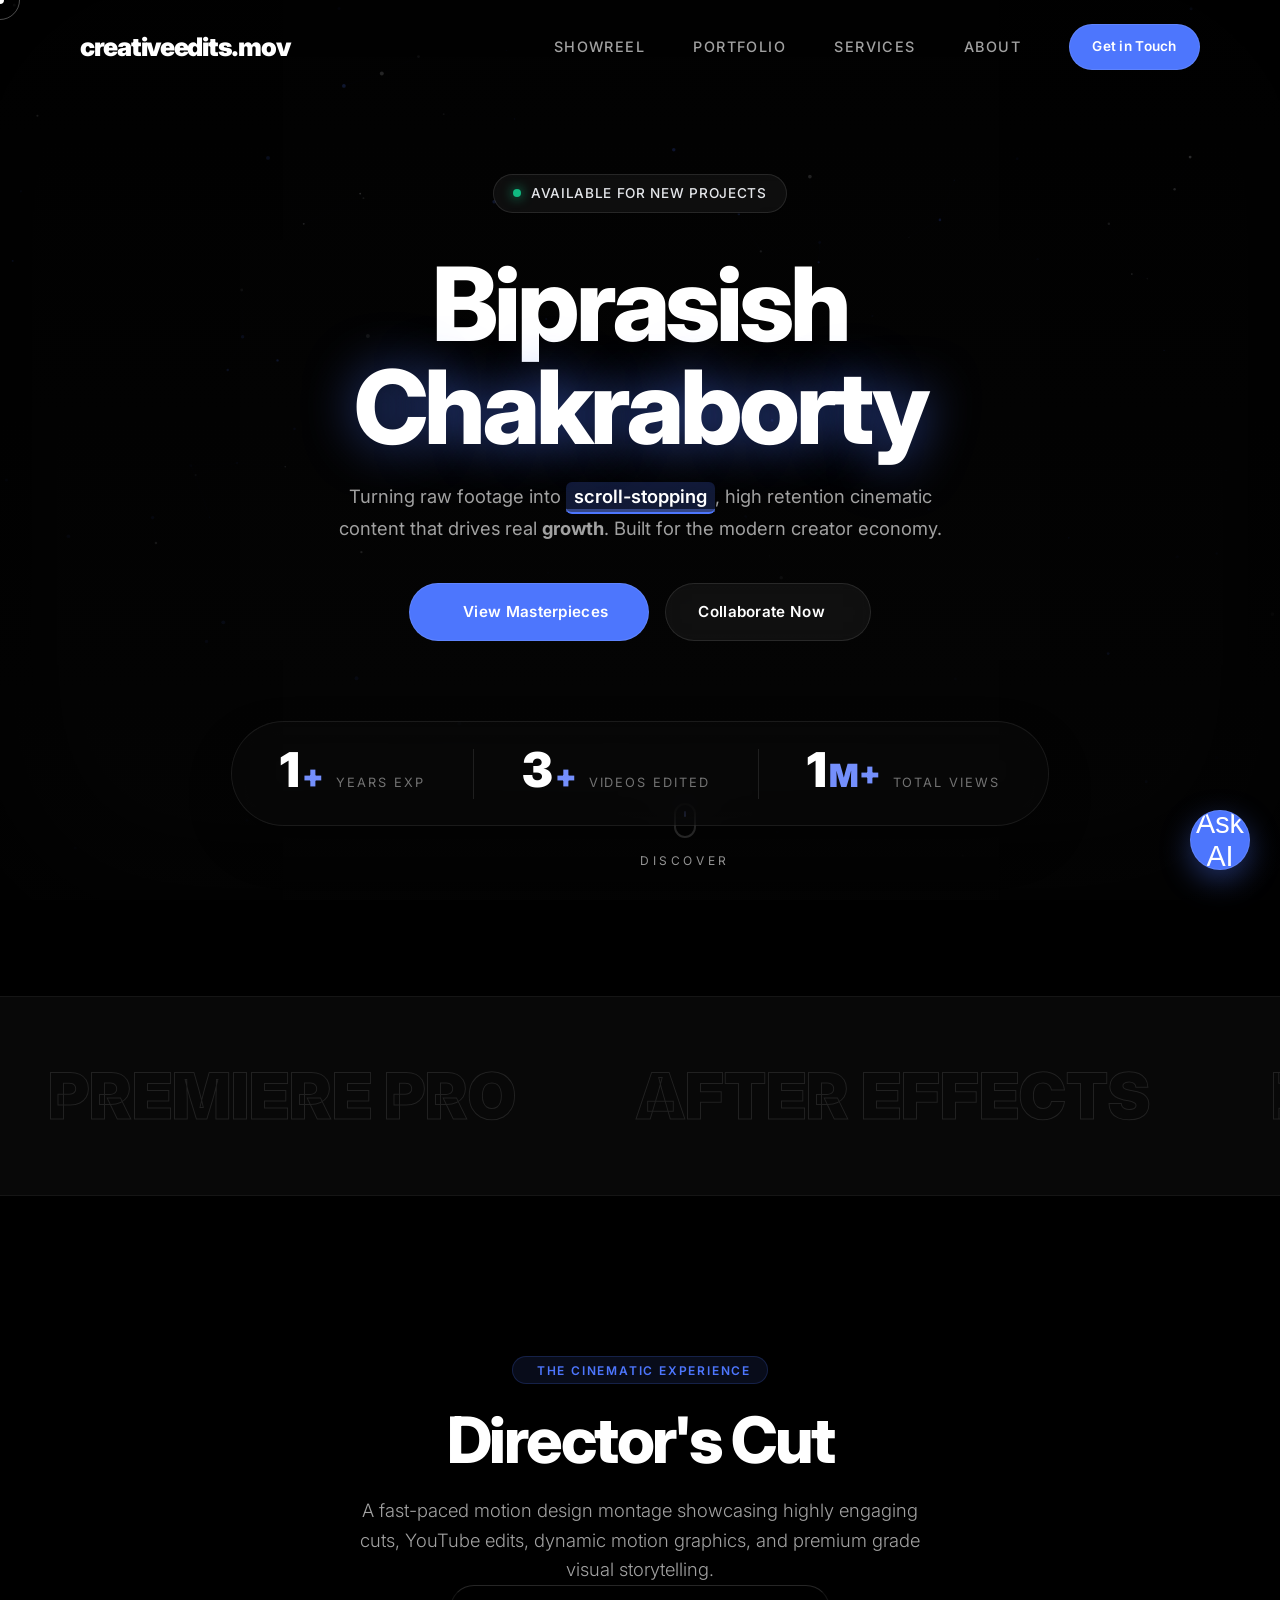
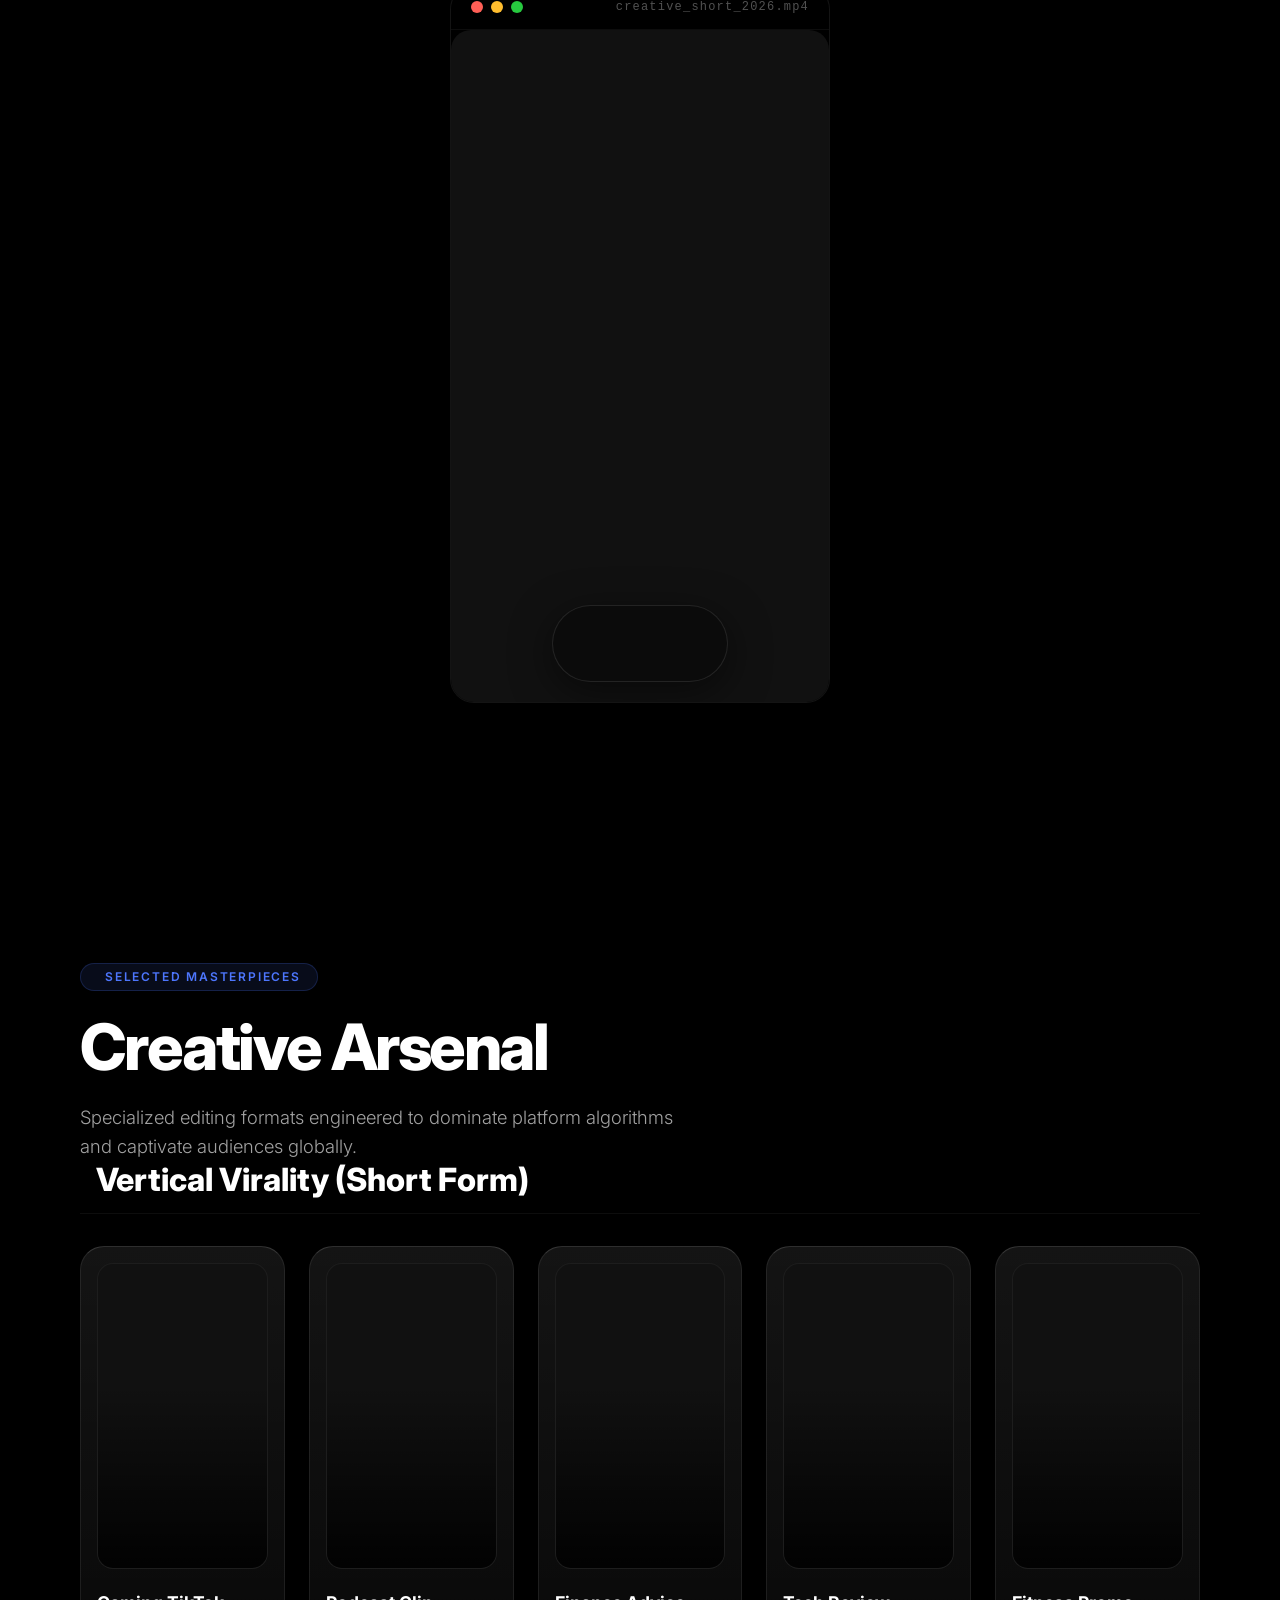
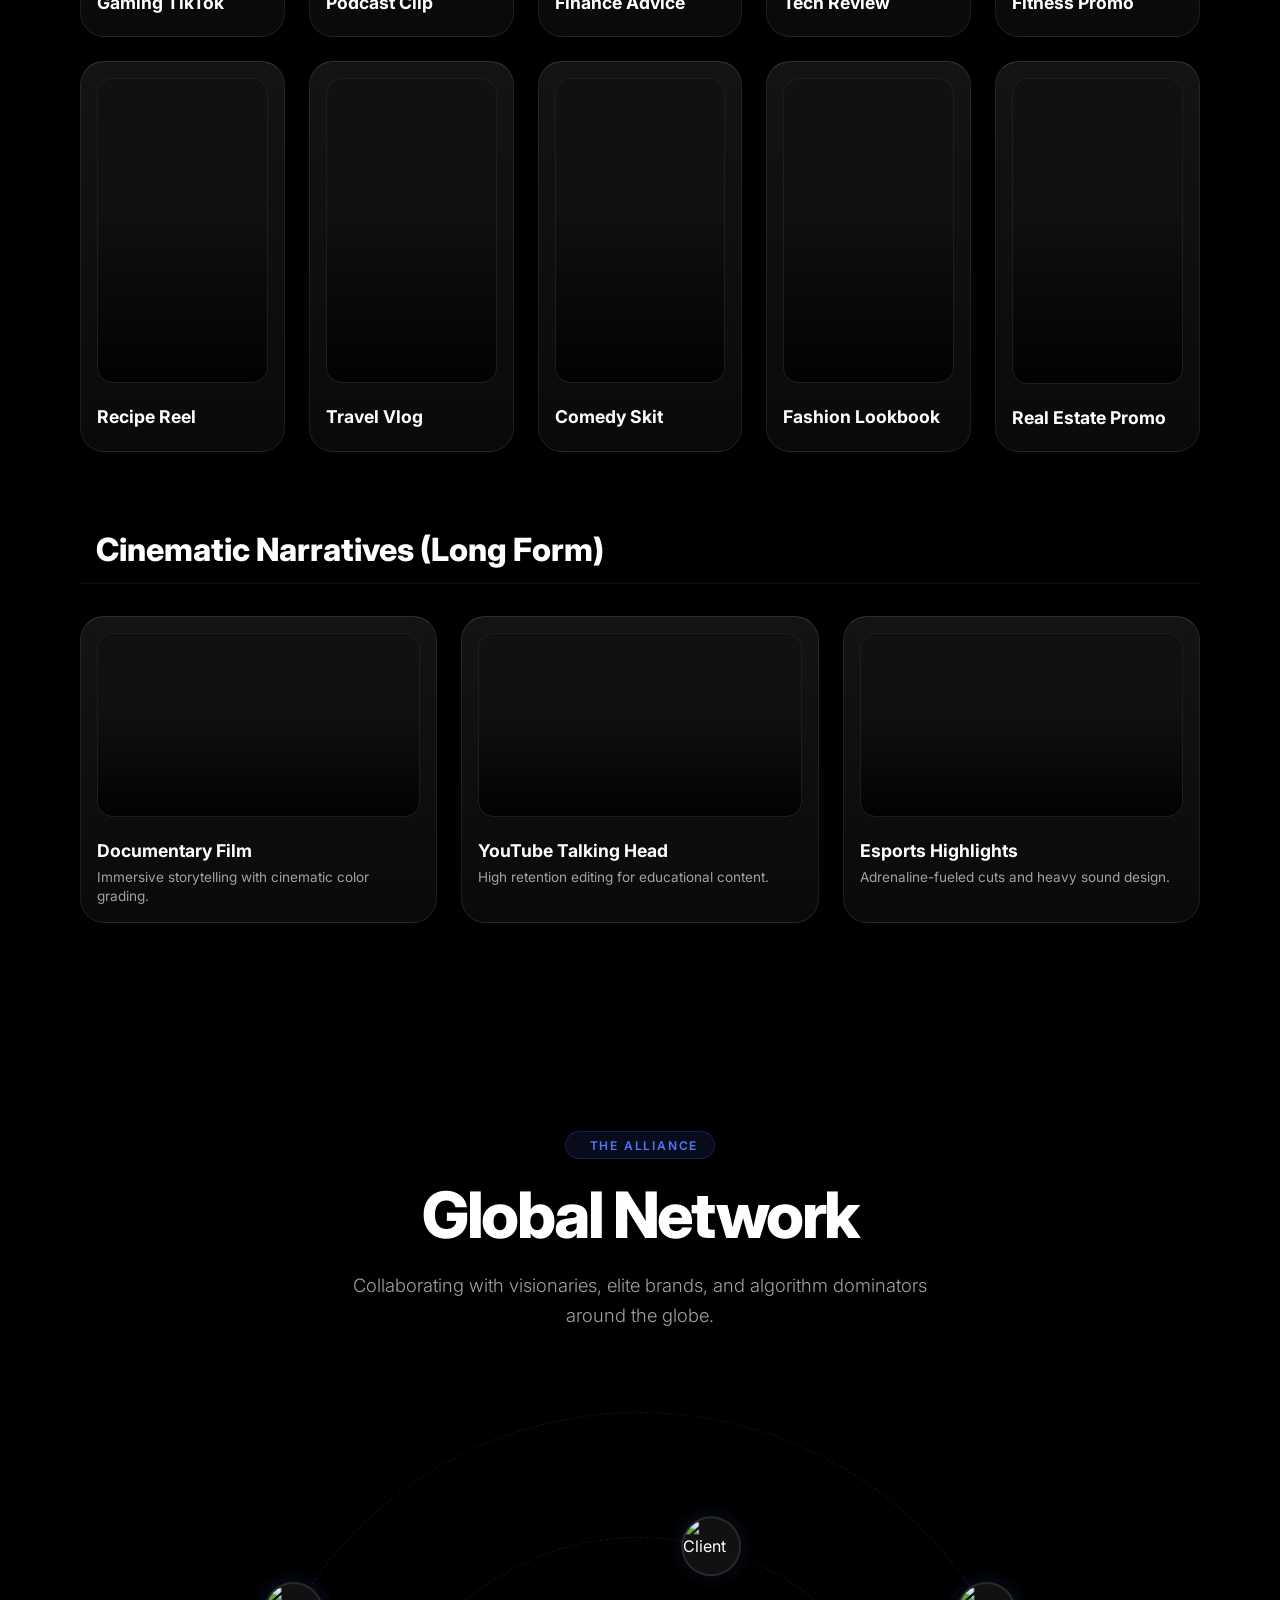
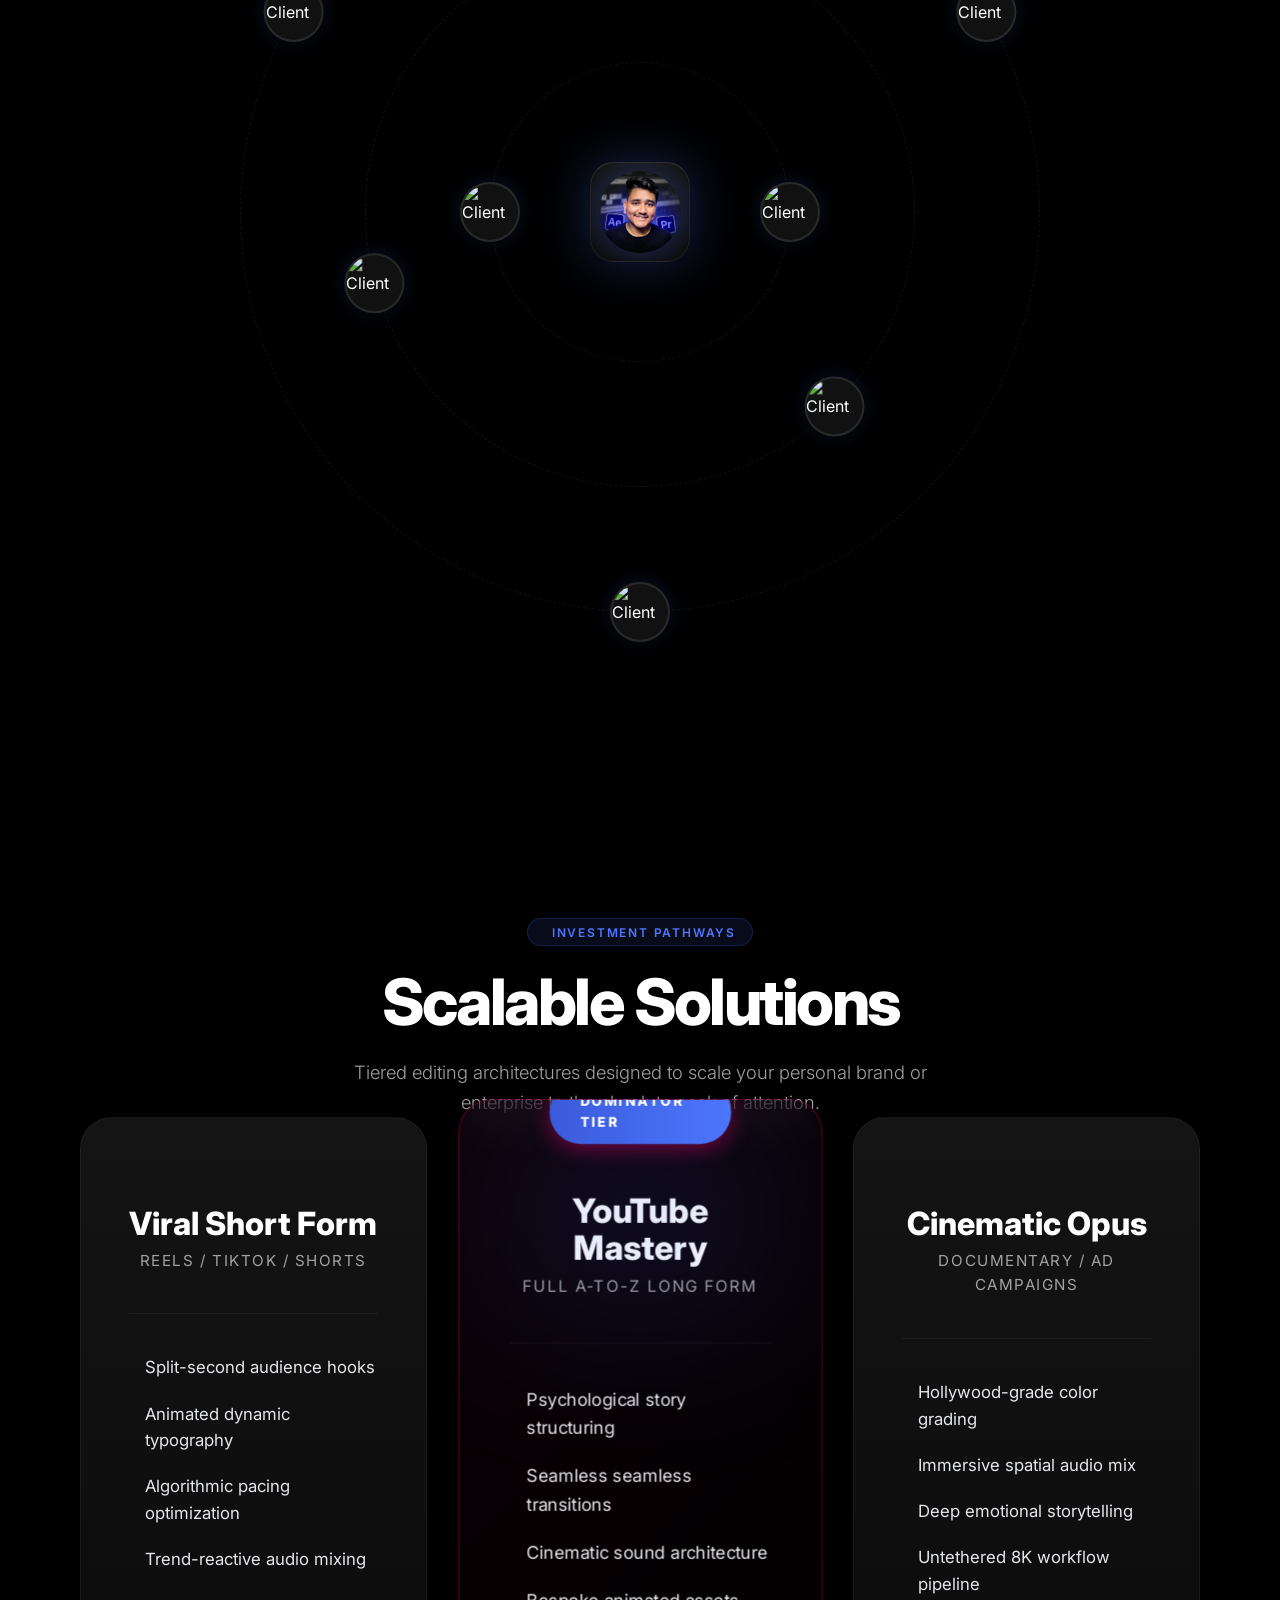
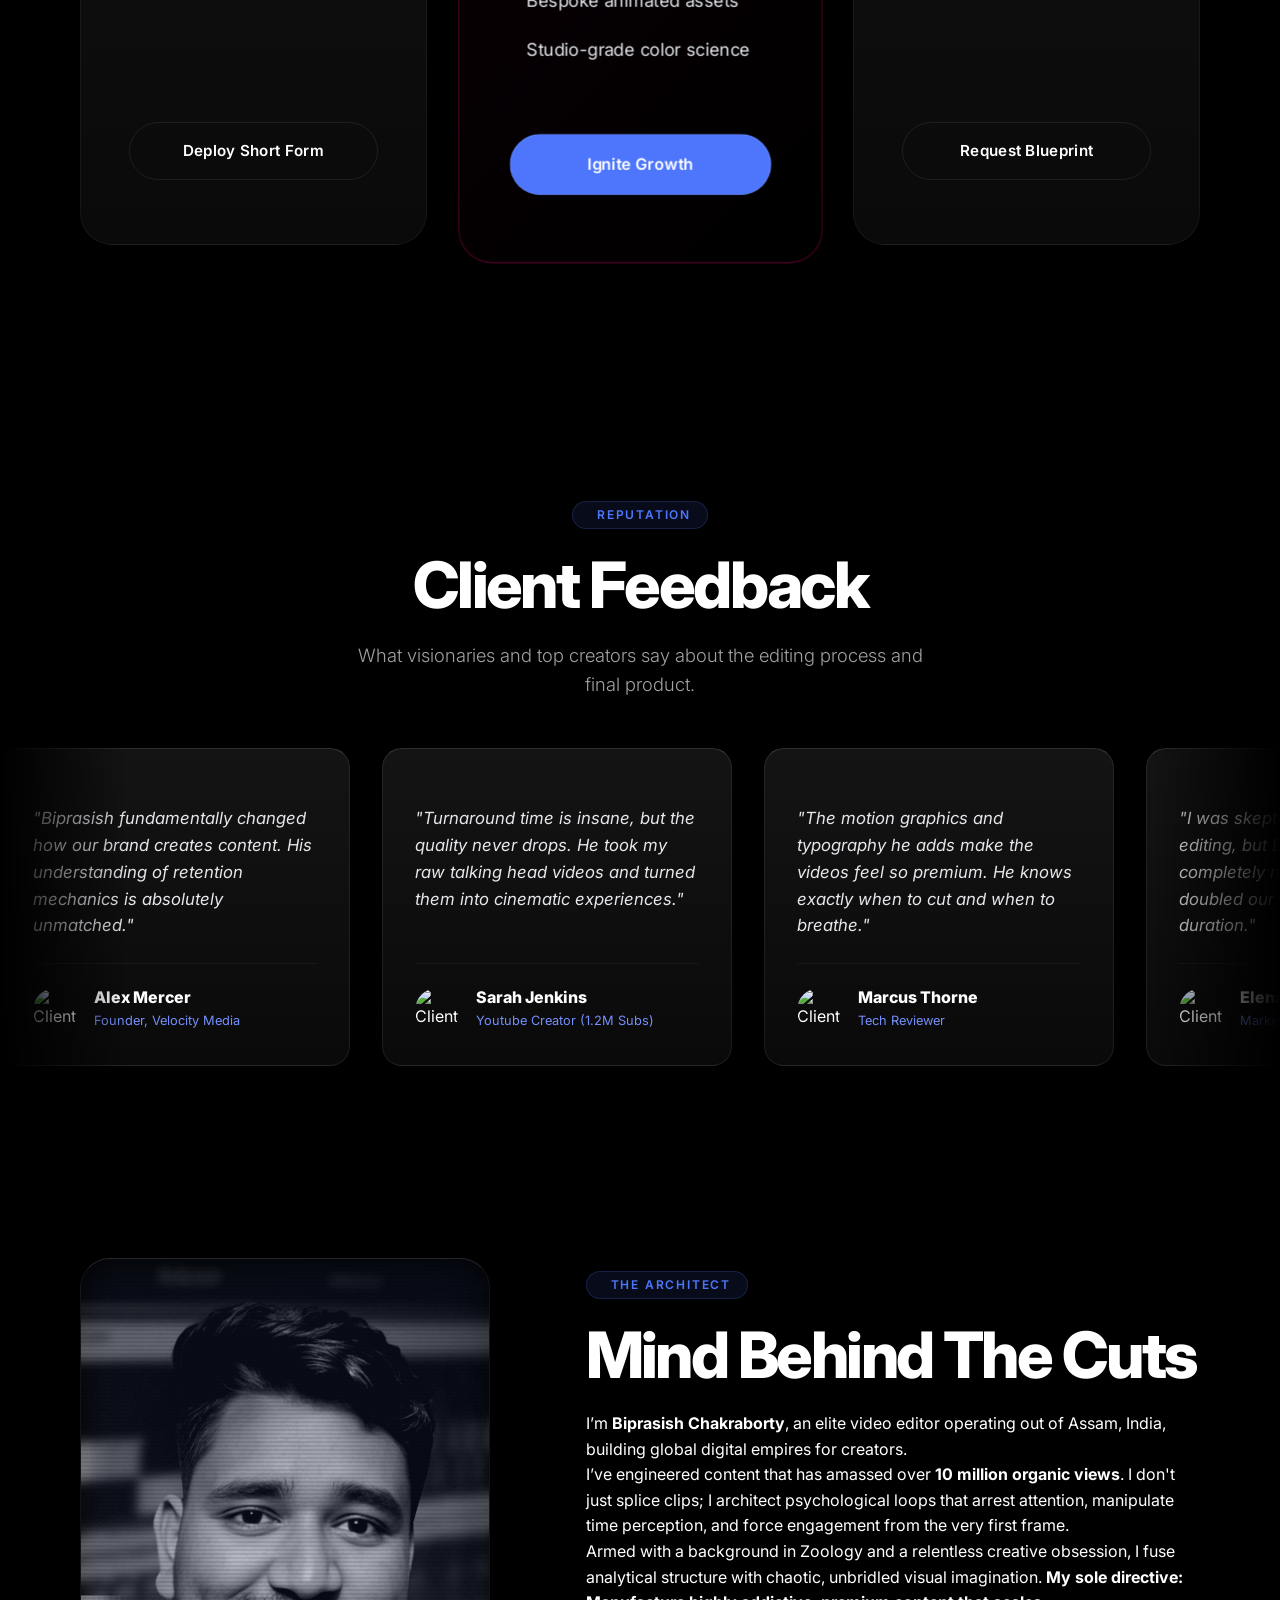
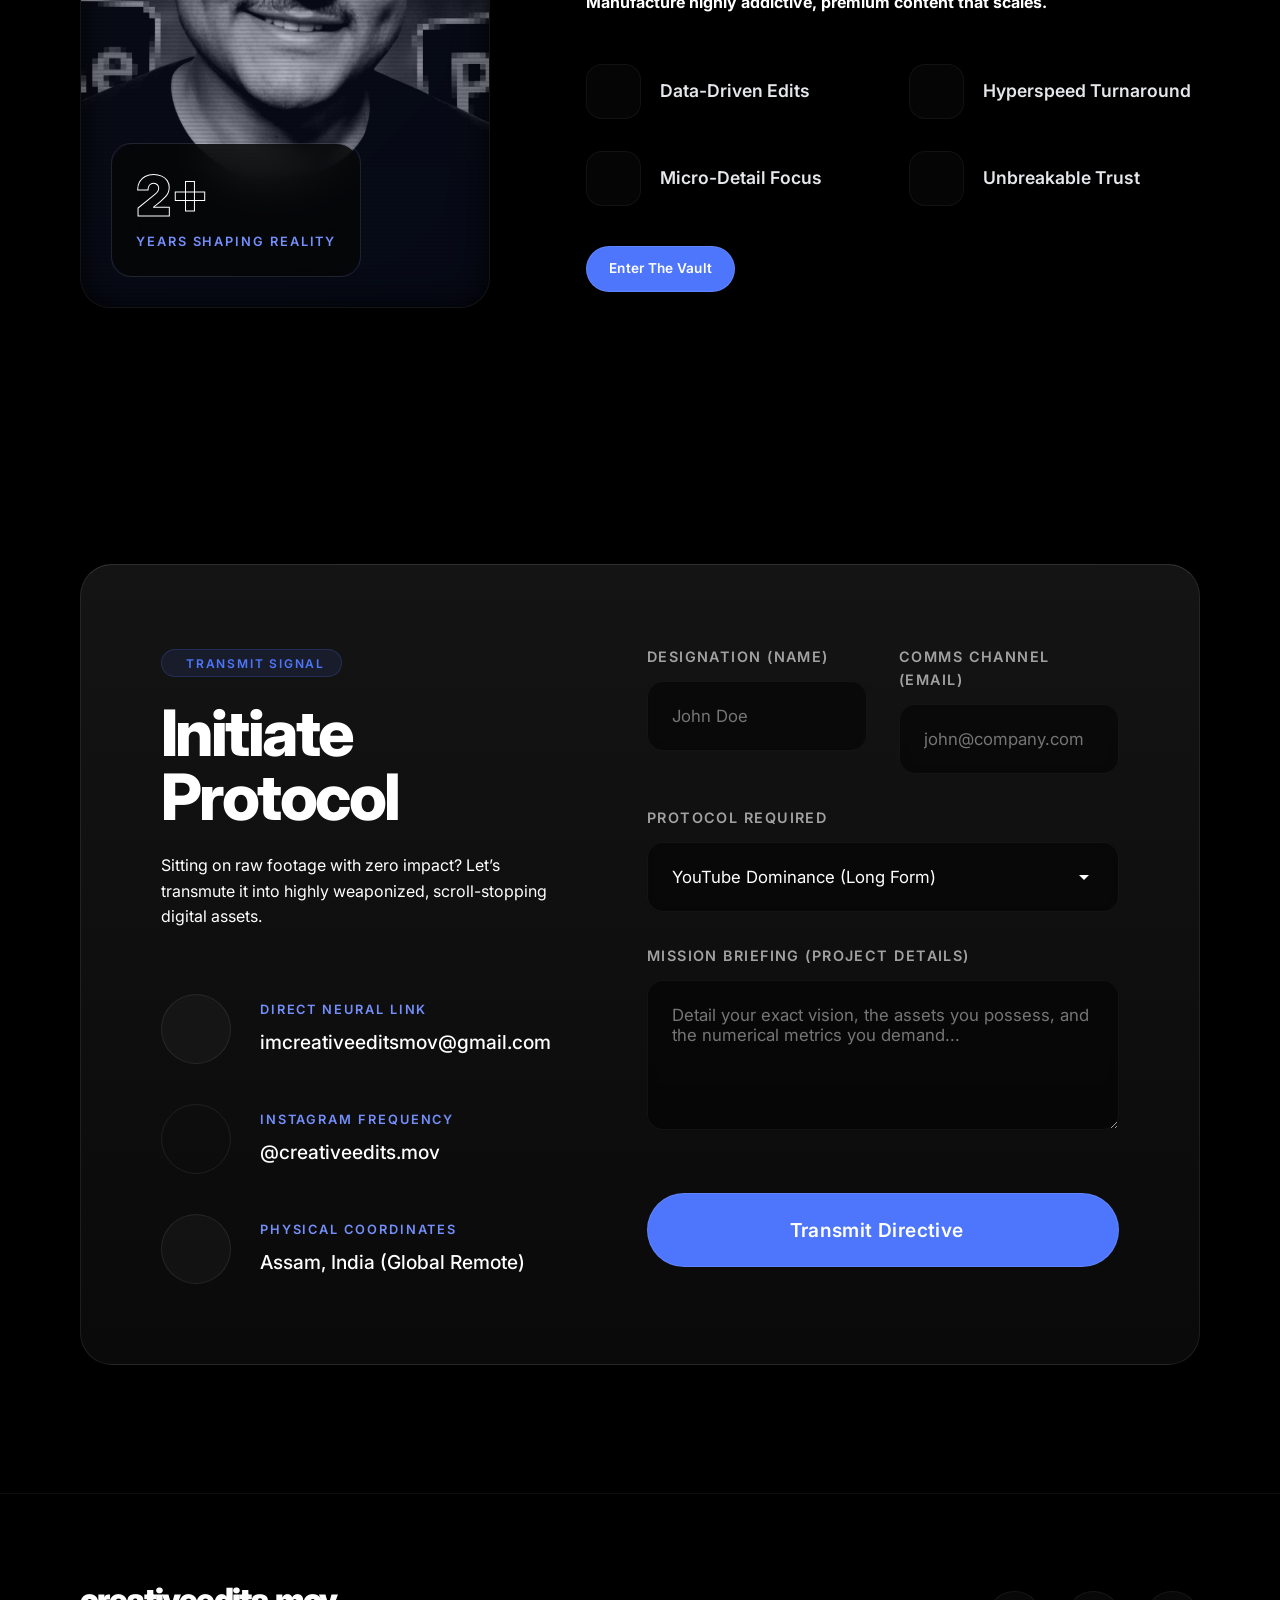
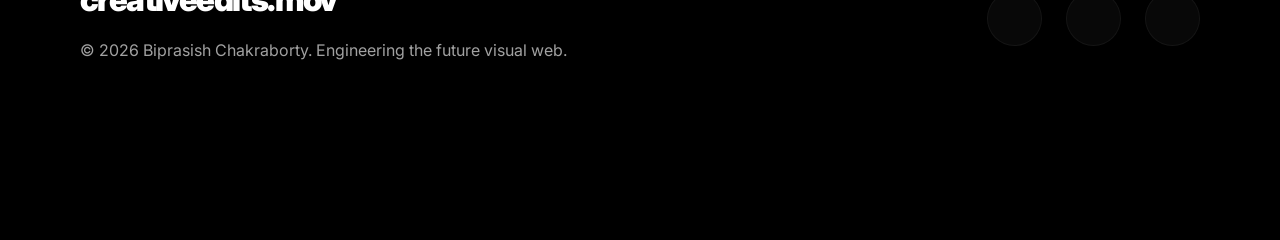
==== index.html @ 2cc41ef2 "Add files via upload" ====
<!DOCTYPE html>
<html lang="en">

<head>
    <meta charset="UTF-8">
    <meta name="viewport" content="width=device-width, initial-scale=1.0">
    <title>Biprasish | Elite Video Editor</title>
    <meta name="description"
        content="Professional Video Editor turning raw footage into scroll-stopping, high retention content that drives real growth. 10M+ views generated.">

    <!-- Fonts -->
    <link rel="preconnect" href="https://fonts.googleapis.com">
    <link rel="preconnect" href="https://fonts.gstatic.com" crossorigin>
    <link href="https://fonts.googleapis.com/css2?family=Inter:wght@300;400;500;600;700;800;900&display=swap"
        rel="stylesheet">

    <!-- CSS -->
    <link rel="stylesheet" href="styles.css">

    <!-- Icons -->
    <script src="https://unpkg.com/@phosphor-icons/web"></script>
    <!-- GSAP for Smooth Animations -->
    <script src="https://cdnjs.cloudflare.com/ajax/libs/gsap/3.12.2/gsap.min.js"></script>
    <script src="https://cdnjs.cloudflare.com/ajax/libs/gsap/3.12.2/ScrollTrigger.min.js"></script>
    <script src="https://unpkg.com/@studio-freight/lenis@1.0.36/dist/lenis.min.js"></script>
</head>

<body>
    <!-- Preloader -->
    <div class="preloader z-max">
        <div class="loader-content">
            <div class="loader-text scramble-text" data-text="INITIALIZING SYSTEM...">INITIALIZING SYSTEM...</div>
            <div class="loader-percentage">0%</div>
            <div class="loader-bar-container">
                <div class="loader-bar glow-bar"></div>
            </div>
            <div class="loader-noise"></div>
        </div>
    </div>

    <!-- Custom Cursor -->
    <div class="cursor-dot"></div>
    <div class="cursor-outline"></div>

    <!-- Background Architecture -->
    <div class="bg-gradient-mesh">
        <div class="orb orb-1"></div>
        <div class="orb orb-2"></div>
        <div class="orb orb-3"></div>
        <div class="grid-overlay"></div>
    </div>
    <!-- Existing Particles -->
    <canvas id="particles-canvas" class="z-back"></canvas>
    <div class="noise-overlay"></div>

    <!-- Navigation -->
    <nav class="navbar relative-z">
        <div class="container">
            <a href="#" class="logo magnetic">creative<span class="highlight">edits</span>.mov</a>
            <ul class="nav-links">
                <li><a href="#showreel" class="nav-item hover-target">Showreel</a></li>
                <li><a href="#portfolio" class="nav-item hover-target">Portfolio</a></li>
                <li><a href="#services" class="nav-item hover-target">Services</a></li>
                <li><a href="#about" class="nav-item hover-target">About</a></li>
                <li><a href="#contact" class="btn-primary-sm glowing-btn hover-target">Get in Touch</a></li>
            </ul>
            <div class="mobile-menu-toggle hover-target">
                <i class="ph ph-list"></i>
            </div>
        </div>
    </nav>

    <!-- Hero Section -->
    <header class="hero relative-z overflow-hidden">
        <!-- Hero Background Video -->
        <div class="hero-bg-media">
            <video src="showreel.mp4" autoplay loop muted playsinline class="bg-video"></video>
            <div class="hero-overlay-gradient"></div>
            <div class="hero-vignette"></div>
        </div>

        <div class="container hero-content center relative-z">
            <div class="availability-pill animate-in hover-target">
                <div class="status-dot"></div> Available for New Projects
            </div>

            <h1 class="hero-title animate-in delay-2">
                Biprasish<br />
                <span class="text-gradient highlight-glow">Chakraborty</span>
            </h1>

            <p class="subtitle animate-in delay-3">
                Turning raw footage into <span class="highlight-text block-highlight">scroll-stopping</span>, high
                retention cinematic
                content that drives real <span class="text-white" style="font-weight: 700;">growth</span>. Built for the
                modern creator economy.
            </p>

            <div class="cta-group animate-in delay-4">
                <a href="#showreel" class="btn-primary glowing-btn hover-target px-large">
                    <i class="ph-fill ph-play-circle" style="font-size: 1.4rem;"></i> View Masterpieces
                </a>
                <a href="#contact" class="btn-secondary blur-btn hover-target">
                    Collaborate Now <i class="ph-bold ph-arrow-right"></i>
                </a>
            </div>

            <div class="hero-stats glass-stats animate-in delay-5">
                <div class="stat-item">
                    <h3 class="counter-up" data-target="2">0</h3><span>+</span>
                    <p>Years Exp</p>
                </div>
                <div class="stat-divider"></div>
                <div class="stat-item">
                    <h3 class="counter-up" data-target="150">0</h3><span>+</span>
                    <p>Videos Edited</p>
                </div>
                <div class="stat-divider"></div>
                <div class="stat-item">
                    <h3 class="counter-up text-gradient" data-target="10">0</h3><span class="text-gradient">M+</span>
                    <p>Total Views</p>
                </div>
            </div>
        </div>

        <div class="scroll-indicator animate-in delay-6">
            <div class="mouse">
                <div class="wheel"></div>
            </div>
            <span class="scramble-text" data-text="DISCOVER">DISCOVER</span>
        </div>
    </header>

    <!-- Scrolling Marquee -->
    <div class="marquee-section relative-z pt-elem">
        <div class="marquee-container">
            <div class="marquee">
                <!-- Group 1 -->
                <span class="marquee-item">PREMIERE PRO <i class="ph-fill ph-video-camera"></i></span>
                <span class="marquee-item">AFTER EFFECTS <i class="ph-fill ph-sparkle"></i></span>
                <span class="marquee-item">DAVINCI RESOLVE <i class="ph-fill ph-palette"></i></span>
                <span class="marquee-item">COLOR GRADING <i class="ph-fill ph-aperture"></i></span>
                <span class="marquee-item">MOTION GRAPHICS <i class="ph-fill ph-magic-wand"></i></span>
                <span class="marquee-item">BLENDER 3D <i class="ph-fill ph-cube"></i></span>
                <!-- Group 2 (Clone for infinite effect) -->
                <span class="marquee-item">PREMIERE PRO <i class="ph-fill ph-video-camera"></i></span>
                <span class="marquee-item">AFTER EFFECTS <i class="ph-fill ph-sparkle"></i></span>
                <span class="marquee-item">DAVINCI RESOLVE <i class="ph-fill ph-palette"></i></span>
                <span class="marquee-item">COLOR GRADING <i class="ph-fill ph-aperture"></i></span>
                <span class="marquee-item">MOTION GRAPHICS <i class="ph-fill ph-magic-wand"></i></span>
                <span class="marquee-item">BLENDER 3D <i class="ph-fill ph-cube"></i></span>
            </div>
        </div>
    </div>

    <!-- Showreel Section -->
    <section id="showreel" class="section showreel-section relative-z">
        <div class="container relative-z">
            <div class="section-header center pt-elem">
                <h6 class="section-kicker"><i class="ph-fill ph-film-strip"></i> THE CINEMATIC EXPERIENCE</h6>
                <h2 class="section-title">Director's <span class="text-gradient">Cut</span></h2>
                <p class="section-desc">A fast-paced motion design montage showcasing highly engaging cuts, YouTube
                    edits, dynamic motion graphics, and premium grade visual storytelling.</p>
            </div>

            <div class="video-container glass-panel pt-elem spotlight-card hover-target"
                style="max-width: 380px; margin: 0 auto; padding: 0; border-radius: 24px;">
                <div class="browser-bar">
                    <div class="dots">
                        <span class="red"></span><span class="yellow"></span><span class="green"></span>
                    </div>
                    <div class="browser-title" style="font-size: 0.75rem;">creative_short_2026.mp4</div>
                </div>
                <div class="video-ratio"
                    style="padding-bottom: 177.77%; background: #111; border-radius: 20px; overflow: hidden;">
                    <video id="video-showreel" src="showreel.mp4" class="w-full h-full object-cover"
                        style="position: absolute; top: 0; left: 0;" loop muted playsinline autoplay></video>
                    <div class="custom-video-controls glass-panel">
                        <button id="showreel-play-btn" class="ctrl-btn hover-target"><i
                                class="ph-bold ph-play"></i></button>
                        <button id="showreel-mute-btn" class="ctrl-btn hover-target"><i
                                class="ph-bold ph-speaker-slash"></i></button>
                    </div>
                </div>
            </div>
        </div>
    </section>

    <!-- Portfolio Section -->
    <section id="portfolio" class="section portfolio-section relative-z">
        <div class="container">
            <div class="section-header pt-elem">
                <h6 class="section-kicker"><i class="ph-fill ph-folder-star"></i> SELECTED MASTERPIECES</h6>
                <h2 class="section-title">Creative <span class="text-gradient">Arsenal</span></h2>
                <p class="section-desc">Specialized editing formats engineered to dominate platform algorithms and
                    captivate audiences globally.</p>
            </div>
            <div class="portfolio-category pt-elem">
                <h3 class="category-title"><i class="ph-fill ph-device-mobile"></i> Vertical Virality (Short Form)</h3>
                <div class="vertical-grid">
                    <!-- Vertical Item 1 -->
                    <div class="portfolio-card glass-panel spotlight-card hover-target">
                        <div class="card-glow"></div>
                        <div class="card-image-placeholder relative overflow-hidden rounded-lg hover-preview-container"
                            style="padding-bottom: 177.77%; height: 0; background: #111;">
                            <div class="image-gradient-overlay"></div>
                            <img src="https://source.unsplash.com/random/400x711/?mobile,vertical,creator"
                                class="w-full h-full object-cover absolute inset-0 transition-transform duration-700 ease-in-out">
                            <video src="showreel.mp4" class="hover-video absolute inset-0 w-full h-full object-cover"
                                loop muted playsinline autoplay></video>
                        </div>
                        <h3>Gaming TikTok</h3>
                    </div>
                    <!-- Vertical Item 2 -->
                    <div class="portfolio-card glass-panel spotlight-card hover-target">
                        <div class="card-glow"></div>
                        <div class="card-image-placeholder relative overflow-hidden rounded-lg hover-preview-container"
                            style="padding-bottom: 177.77%; height: 0; background: #111;">
                            <div class="image-gradient-overlay"></div>
                            <img src="https://source.unsplash.com/random/400x711/?podcast,vertical"
                                class="w-full h-full object-cover absolute inset-0 transition-transform duration-700 ease-in-out">
                            <video src="showreel.mp4" class="hover-video absolute inset-0 w-full h-full object-cover"
                                loop muted playsinline autoplay></video>
                        </div>
                        <h3>Podcast Clip</h3>
                    </div>
                    <!-- Vertical Item 3 -->
                    <div class="portfolio-card glass-panel spotlight-card hover-target">
                        <div class="card-glow"></div>
                        <div class="card-image-placeholder relative overflow-hidden rounded-lg hover-preview-container"
                            style="padding-bottom: 177.77%; height: 0; background: #111;">
                            <div class="image-gradient-overlay"></div>
                            <img src="https://source.unsplash.com/random/400x711/?finance,reels"
                                class="w-full h-full object-cover absolute inset-0 transition-transform duration-700 ease-in-out">
                            <video src="showreel.mp4" class="hover-video absolute inset-0 w-full h-full object-cover"
                                loop muted playsinline autoplay></video>
                        </div>
                        <h3>Finance Advice</h3>
                    </div>
                    <!-- Vertical Item 4 -->
                    <div class="portfolio-card glass-panel spotlight-card hover-target">
                        <div class="card-glow"></div>
                        <div class="card-image-placeholder relative overflow-hidden rounded-lg hover-preview-container"
                            style="padding-bottom: 177.77%; height: 0; background: #111;">
                            <div class="image-gradient-overlay"></div>
                            <img src="https://source.unsplash.com/random/400x711/?tech,review"
                                class="w-full h-full object-cover absolute inset-0 transition-transform duration-700 ease-in-out">
                            <video src="showreel.mp4" class="hover-video absolute inset-0 w-full h-full object-cover"
                                loop muted playsinline autoplay></video>
                        </div>
                        <h3>Tech Review</h3>
                    </div>
                    <!-- Vertical Item 5 -->
                    <div class="portfolio-card glass-panel spotlight-card hover-target">
                        <div class="card-glow"></div>
                        <div class="card-image-placeholder relative overflow-hidden rounded-lg hover-preview-container"
                            style="padding-bottom: 177.77%; height: 0; background: #111;">
                            <div class="image-gradient-overlay"></div>
                            <img src="https://source.unsplash.com/random/400x711/?fitness,motivation"
                                class="w-full h-full object-cover absolute inset-0 transition-transform duration-700 ease-in-out">
                            <video src="showreel.mp4" class="hover-video absolute inset-0 w-full h-full object-cover"
                                loop muted playsinline autoplay></video>
                        </div>
                        <h3>Fitness Promo</h3>
                    </div>
                    <!-- Vertical Item 6 -->
                    <div class="portfolio-card glass-panel spotlight-card hover-target">
                        <div class="card-glow"></div>
                        <div class="card-image-placeholder relative overflow-hidden rounded-lg hover-preview-container"
                            style="padding-bottom: 177.77%; height: 0; background: #111;">
                            <div class="image-gradient-overlay"></div>
                            <img src="https://source.unsplash.com/random/400x711/?food,recipe"
                                class="w-full h-full object-cover absolute inset-0 transition-transform duration-700 ease-in-out">
                            <video src="showreel.mp4" class="hover-video absolute inset-0 w-full h-full object-cover"
                                loop muted playsinline autoplay></video>
                        </div>
                        <h3>Recipe Reel</h3>
                    </div>
                    <!-- Vertical Item 7 -->
                    <div class="portfolio-card glass-panel spotlight-card hover-target">
                        <div class="card-glow"></div>
                        <div class="card-image-placeholder relative overflow-hidden rounded-lg hover-preview-container"
                            style="padding-bottom: 177.77%; height: 0; background: #111;">
                            <div class="image-gradient-overlay"></div>
                            <img src="https://source.unsplash.com/random/400x711/?vlog,travel"
                                class="w-full h-full object-cover absolute inset-0 transition-transform duration-700 ease-in-out">
                            <video src="showreel.mp4" class="hover-video absolute inset-0 w-full h-full object-cover"
                                loop muted playsinline autoplay></video>
                        </div>
                        <h3>Travel Vlog</h3>
                    </div>
                    <!-- Vertical Item 8 -->
                    <div class="portfolio-card glass-panel spotlight-card hover-target">
                        <div class="card-glow"></div>
                        <div class="card-image-placeholder relative overflow-hidden rounded-lg hover-preview-container"
                            style="padding-bottom: 177.77%; height: 0; background: #111;">
                            <div class="image-gradient-overlay"></div>
                            <img src="https://source.unsplash.com/random/400x711/?comedy,skit"
                                class="w-full h-full object-cover absolute inset-0 transition-transform duration-700 ease-in-out">
                            <video src="showreel.mp4" class="hover-video absolute inset-0 w-full h-full object-cover"
                                loop muted playsinline autoplay></video>
                        </div>
                        <h3>Comedy Skit</h3>
                    </div>
                    <!-- Vertical Item 9 -->
                    <div class="portfolio-card glass-panel spotlight-card hover-target">
                        <div class="card-glow"></div>
                        <div class="card-image-placeholder relative overflow-hidden rounded-lg hover-preview-container"
                            style="padding-bottom: 177.77%; height: 0; background: #111;">
                            <div class="image-gradient-overlay"></div>
                            <img src="https://source.unsplash.com/random/400x711/?fashion,style"
                                class="w-full h-full object-cover absolute inset-0 transition-transform duration-700 ease-in-out">
                            <video src="showreel.mp4" class="hover-video absolute inset-0 w-full h-full object-cover"
                                loop muted playsinline autoplay></video>
                        </div>
                        <h3>Fashion Lookbook</h3>
                    </div>
                    <!-- Vertical Item 10 -->
                    <div class="portfolio-card glass-panel spotlight-card hover-target">
                        <div class="card-glow"></div>
                        <div class="card-image-placeholder relative overflow-hidden rounded-lg hover-preview-container"
                            style="padding-bottom: 177.77%; height: 0; background: #111;">
                            <div class="image-gradient-overlay"></div>
                            <img src="https://source.unsplash.com/random/400x711/?realestate,tour"
                                class="w-full h-full object-cover absolute inset-0 transition-transform duration-700 ease-in-out">
                            <video src="showreel.mp4" class="hover-video absolute inset-0 w-full h-full object-cover"
                                loop muted playsinline autoplay></video>
                        </div>
                        <h3>Real Estate Promo</h3>
                    </div>
                </div>
            </div>

            <div class="portfolio-category pt-elem">
                <h3 class="category-title"><i class="ph-fill ph-monitor-play"></i> Cinematic Narratives (Long Form)</h3>
                <div class="horizontal-grid">
                    <!-- Horizontal Item 1 -->
                    <div class="portfolio-card glass-panel spotlight-card hover-target">
                        <div class="card-glow"></div>
                        <div class="card-image-placeholder relative overflow-hidden rounded-lg hover-preview-container"
                            style="padding-bottom: 56.25%; height: 0; background: #111;">
                            <div class="image-gradient-overlay"></div>
                            <img src="https://source.unsplash.com/random/800x450/?documentary,film"
                                class="w-full h-full object-cover absolute inset-0 transition-transform duration-700 ease-in-out">
                            <video src="showreel.mp4" class="hover-video absolute inset-0 w-full h-full object-cover"
                                loop muted playsinline></video>
                            <div class="play-btn-overlay"><i class="ph-fill ph-play-circle"></i></div>
                        </div>
                        <h3>Documentary Film</h3>
                        <p>Immersive storytelling with cinematic color grading.</p>
                    </div>
                    <!-- Horizontal Item 2 -->
                    <div class="portfolio-card glass-panel spotlight-card hover-target">
                        <div class="card-glow"></div>
                        <div class="card-image-placeholder relative overflow-hidden rounded-lg hover-preview-container"
                            style="padding-bottom: 56.25%; height: 0; background: #111;">
                            <div class="image-gradient-overlay"></div>
                            <img src="https://source.unsplash.com/random/800x450/?youtube,setup"
                                class="w-full h-full object-cover absolute inset-0 transition-transform duration-700 ease-in-out">
                            <video src="showreel.mp4" class="hover-video absolute inset-0 w-full h-full object-cover"
                                loop muted playsinline></video>
                            <div class="play-btn-overlay"><i class="ph-fill ph-play-circle"></i></div>
                        </div>
                        <h3>YouTube Talking Head</h3>
                        <p>High retention editing for educational content.</p>
                    </div>
                    <!-- Horizontal Item 3 -->
                    <div class="portfolio-card glass-panel spotlight-card hover-target">
                        <div class="card-glow"></div>
                        <div class="card-image-placeholder relative overflow-hidden rounded-lg hover-preview-container"
                            style="padding-bottom: 56.25%; height: 0; background: #111;">
                            <div class="image-gradient-overlay"></div>
                            <img src="https://source.unsplash.com/random/800x450/?esports,gaming"
                                class="w-full h-full object-cover absolute inset-0 transition-transform duration-700 ease-in-out">
                            <video src="showreel.mp4" class="hover-video absolute inset-0 w-full h-full object-cover"
                                loop muted playsinline></video>
                            <div class="play-btn-overlay"><i class="ph-fill ph-play-circle"></i></div>
                        </div>
                        <h3>Esports Highlights</h3>
                        <p>Adrenaline-fueled cuts and heavy sound design.</p>
                    </div>
                </div>
            </div>
        </div>
        <!-- Global Network Section -->
        <section id="network" class="section network-section relative-z">
            <div class="container relative-z">
                <div class="section-header center pt-elem">
                    <h6 class="section-kicker"><i class="ph-fill ph-users-three"></i> THE ALLIANCE</h6>
                    <h2 class="section-title">Global <span class="text-gradient">Network</span></h2>
                    <p class="section-desc">Collaborating with visionaries, elite brands, and algorithm dominators
                        around the globe.</p>
                </div>

                <div class="orbit-container pt-elem">
                    <!-- Orbit Rings (Background) -->
                    <div class="orbit-ring" style="--size: 300px;"></div>
                    <div class="orbit-ring" style="--size: 550px;"></div>
                    <div class="orbit-ring" style="--size: 800px;"></div>

                    <!-- Center Photo -->
                    <div class="orbit-center glass-panel spotlight-card hover-target">
                        <img src="images/profile.jpg" alt="Biprasish">
                        <div class="center-glow"></div>
                    </div>

                    <!-- Ring 1 (Inner) -->
                    <div class="orbit-nodes-wrapper orbit-spin-1">
                        <!-- Client Node -->
                        <div class="orbit-node" style="--r: 150px; --a: 0deg;">
                            <div class="node-image hover-target">
                                <img src="https://source.unsplash.com/random/100x100/?portrait,man" alt="Client">
                            </div>
                        </div>
                        <!-- Client Node -->
                        <div class="orbit-node" style="--r: 150px; --a: 180deg;">
                            <div class="node-image hover-target">
                                <img src="https://source.unsplash.com/random/100x100/?portrait,woman" alt="Client">
                            </div>
                        </div>
                    </div>

                    <!-- Ring 2 (Middle) -->
                    <div class="orbit-nodes-wrapper orbit-spin-2">
                        <div class="orbit-node" style="--r: 275px; --a: 45deg;">
                            <div class="node-image hover-target">
                                <img src="https://source.unsplash.com/random/100x100/?portrait,gamer" alt="Client">
                            </div>
                        </div>
                        <div class="orbit-node" style="--r: 275px; --a: 165deg;">
                            <div class="node-image hover-target">
                                <img src="https://source.unsplash.com/random/100x100/?portrait,creator" alt="Client">
                            </div>
                        </div>
                        <div class="orbit-node" style="--r: 275px; --a: 285deg;">
                            <div class="node-image hover-target">
                                <img src="https://source.unsplash.com/random/100x100/?portrait,face" alt="Client">
                            </div>
                        </div>
                    </div>

                    <!-- Ring 3 (Outer) -->
                    <div class="orbit-nodes-wrapper orbit-spin-3">
                        <div class="orbit-node" style="--r: 400px; --a: 90deg;">
                            <div class="node-image hover-target">
                                <img src="https://source.unsplash.com/random/100x100/?portrait,business" alt="Client">
                            </div>
                        </div>
                        <div class="orbit-node" style="--r: 400px; --a: 210deg;">
                            <div class="node-image hover-target">
                                <img src="https://source.unsplash.com/random/100x100/?portrait,model" alt="Client">
                            </div>
                        </div>
                        <div class="orbit-node" style="--r: 400px; --a: 330deg;">
                            <div class="node-image hover-target">
                                <img src="https://source.unsplash.com/random/100x100/?portrait,artist" alt="Client">
                            </div>
                        </div>
                    </div>
                </div>
            </div>
        </section>

        <!-- Services Section -->
        <section id="services" class="section services-section relative-z">
            <div class="container">
                <div class="section-header center pt-elem">
                    <h6 class="section-kicker"><i class="ph-fill ph-tag"></i> INVESTMENT PATHWAYS</h6>
                    <h2 class="section-title">Scalable <span class="text-gradient">Solutions</span></h2>
                    <p class="section-desc">Tiered editing architectures designed to scale your personal brand or
                        enterprise
                        to the absolute peak of attention.</p>
                </div>

                <!-- Packages -->
                <div class="packages-grid pt-elem">
                    <!-- Starter -->
                    <div class="package-card glass-panel spotlight-card hover-target">
                        <div class="card-glow"></div>
                        <div class="package-header">
                            <div class="tier-icon"><i class="ph-bold ph-lightning"></i></div>
                            <h3>Viral Short Form</h3>
                            <p class="package-type">Reels / TikTok / Shorts</p>
                        </div>
                        <ul class="package-features">
                            <li><i class="ph-bold ph-check-circle text-tertiary"></i> Split-second audience hooks</li>
                            <li><i class="ph-bold ph-check-circle text-tertiary"></i> Animated dynamic typography</li>
                            <li><i class="ph-bold ph-check-circle text-tertiary"></i> Algorithmic pacing optimization
                            </li>
                            <li><i class="ph-bold ph-check-circle text-tertiary"></i> Trend-reactive audio mixing</li>
                        </ul>
                        <a href="#contact" class="btn-outline full-width hover-target">Deploy Short Form</a>
                    </div>

                    <!-- Growth (Featured) -->
                    <div class="package-card glass-panel featured spotlight-card hover-target">
                        <div class="featured-glow"></div>
                        <div class="featured-badge">Dominator Tier</div>
                        <div class="package-header">
                            <div class="tier-icon" style="color: var(--accent-secondary);"><i
                                    class="ph-fill ph-rocket-launch"></i></div>
                            <h3>YouTube Mastery</h3>
                            <p class="package-type">Full A-to-Z Long Form</p>
                        </div>
                        <ul class="package-features">
                            <li><i class="ph-bold ph-check-circle text-secondary"></i> Psychological story structuring
                            </li>
                            <li><i class="ph-bold ph-check-circle text-secondary"></i> Seamless seamless transitions
                            </li>
                            <li><i class="ph-bold ph-check-circle text-secondary"></i> Cinematic sound architecture</li>
                            <li><i class="ph-bold ph-check-circle text-secondary"></i> Bespoke animated assets</li>
                            <li><i class="ph-bold ph-check-circle text-secondary"></i> Studio-grade color science</li>
                        </ul>
                        <a href="#contact" class="btn-primary glowing-btn full-width hover-target">Ignite Growth</a>
                    </div>

                    <!-- Premium -->
                    <div class="package-card glass-panel spotlight-card hover-target">
                        <div class="card-glow"></div>
                        <div class="package-header">
                            <div class="tier-icon" style="color: var(--accent-primary);"><i
                                    class="ph-fill ph-crown"></i>
                            </div>
                            <h3>Cinematic Opus</h3>
                            <p class="package-type">Documentary / Ad Campaigns</p>
                        </div>
                        <ul class="package-features">
                            <li><i class="ph-bold ph-check-circle text-primary"></i> Hollywood-grade color grading</li>
                            <li><i class="ph-bold ph-check-circle text-primary"></i> Immersive spatial audio mix</li>
                            <li><i class="ph-bold ph-check-circle text-primary"></i> Deep emotional storytelling</li>
                            <li><i class="ph-bold ph-check-circle text-primary"></i> Untethered 8K workflow pipeline
                            </li>
                        </ul>
                        <a href="#contact" class="btn-outline full-width hover-target">Request Blueprint</a>
                    </div>
                </div>
            </div>
        </section>

        <!-- Testimonials Marquee Section -->
        <section class="section testimonials-section relative-z pt-elem">
            <div class="container">
                <div class="section-header center pt-elem">
                    <h6 class="section-kicker"><i class="ph-fill ph-quotes"></i> REPUTATION</h6>
                    <h2 class="section-title">Client <span class="text-gradient">Feedback</span></h2>
                    <p class="section-desc">What visionaries and top creators say about the editing process and final
                        product.</p>
                </div>
            </div>

            <!-- CSS Marquee Track -->
            <div class="marquee-track pt-elem">
                <div class="marquee-content testimonials-marquee">
                    <!-- Testimonial 1 -->
                    <div class="testimonial-card glass-panel hover-target">
                        <div class="stars"><i class="ph-fill ph-star"></i><i class="ph-fill ph-star"></i><i
                                class="ph-fill ph-star"></i><i class="ph-fill ph-star"></i><i
                                class="ph-fill ph-star"></i></div>
                        <p class="testimonial-text">"Biprasish fundamentally changed how our brand creates content. His
                            understanding of retention mechanics is absolutely unmatched."</p>
                        <div class="testimonial-author">
                            <img src="https://source.unsplash.com/random/100x100/?portrait,ceo" alt="Client">
                            <div>
                                <h4>Alex Mercer</h4>
                                <small>Founder, Velocity Media</small>
                            </div>
                        </div>
                    </div>
                    <!-- Testimonial 2 -->
                    <div class="testimonial-card glass-panel hover-target">
                        <div class="stars"><i class="ph-fill ph-star"></i><i class="ph-fill ph-star"></i><i
                                class="ph-fill ph-star"></i><i class="ph-fill ph-star"></i><i
                                class="ph-fill ph-star"></i></div>
                        <p class="testimonial-text">"Turnaround time is insane, but the quality never drops. He took my
                            raw talking head videos and turned them into cinematic experiences."</p>
                        <div class="testimonial-author">
                            <img src="https://source.unsplash.com/random/100x100/?portrait,founder" alt="Client">
                            <div>
                                <h4>Sarah Jenkins</h4>
                                <small>Youtube Creator (1.2M Subs)</small>
                            </div>
                        </div>
                    </div>
                    <!-- Testimonial 3 -->
                    <div class="testimonial-card glass-panel hover-target">
                        <div class="stars"><i class="ph-fill ph-star"></i><i class="ph-fill ph-star"></i><i
                                class="ph-fill ph-star"></i><i class="ph-fill ph-star"></i><i
                                class="ph-fill ph-star"></i></div>
                        <p class="testimonial-text">"The motion graphics and typography he adds make the videos feel so
                            premium. He knows exactly when to cut and when to breathe."</p>
                        <div class="testimonial-author">
                            <img src="https://source.unsplash.com/random/100x100/?portrait,tech" alt="Client">
                            <div>
                                <h4>Marcus Thorne</h4>
                                <small>Tech Reviewer</small>
                            </div>
                        </div>
                    </div>
                    <!-- Testimonial 4 -->
                    <div class="testimonial-card glass-panel hover-target">
                        <div class="stars"><i class="ph-fill ph-star"></i><i class="ph-fill ph-star"></i><i
                                class="ph-fill ph-star"></i><i class="ph-fill ph-star"></i><i
                                class="ph-fill ph-star"></i></div>
                        <p class="testimonial-text">"I was skeptical about hiring out my editing, but Biprasish brought
                            a completely new perspective that doubled our average view duration."</p>
                        <div class="testimonial-author">
                            <img src="https://source.unsplash.com/random/100x100/?portrait,marketing" alt="Client">
                            <div>
                                <h4>Elena Rostova</h4>
                                <small>Marketing Director</small>
                            </div>
                        </div>
                    </div>

                    <!-- Duplicated for infinite scroll -->
                    <div class="testimonial-card glass-panel hover-target">
                        <div class="stars"><i class="ph-fill ph-star"></i><i class="ph-fill ph-star"></i><i
                                class="ph-fill ph-star"></i><i class="ph-fill ph-star"></i><i
                                class="ph-fill ph-star"></i></div>
                        <p class="testimonial-text">"Biprasish fundamentally changed how our brand creates content. His
                            understanding of retention mechanics is absolutely unmatched."</p>
                        <div class="testimonial-author">
                            <img src="https://source.unsplash.com/random/100x100/?portrait,ceo" alt="Client">
                            <div>
                                <h4>Alex Mercer</h4>
                                <small>Founder, Velocity Media</small>
                            </div>
                        </div>
                    </div>
                    <div class="testimonial-card glass-panel hover-target">
                        <div class="stars"><i class="ph-fill ph-star"></i><i class="ph-fill ph-star"></i><i
                                class="ph-fill ph-star"></i><i class="ph-fill ph-star"></i><i
                                class="ph-fill ph-star"></i></div>
                        <p class="testimonial-text">"Turnaround time is insane, but the quality never drops. He took my
                            raw talking head videos and turned them into cinematic experiences."</p>
                        <div class="testimonial-author">
                            <img src="https://source.unsplash.com/random/100x100/?portrait,founder" alt="Client">
                            <div>
                                <h4>Sarah Jenkins</h4>
                                <small>Youtube Creator (1.2M Subs)</small>
                            </div>
                        </div>
                    </div>
                    <div class="testimonial-card glass-panel hover-target">
                        <div class="stars"><i class="ph-fill ph-star"></i><i class="ph-fill ph-star"></i><i
                                class="ph-fill ph-star"></i><i class="ph-fill ph-star"></i><i
                                class="ph-fill ph-star"></i></div>
                        <p class="testimonial-text">"The motion graphics and typography he adds make the videos feel so
                            premium. He knows exactly when to cut and when to breathe."</p>
                        <div class="testimonial-author">
                            <img src="https://source.unsplash.com/random/100x100/?portrait,tech" alt="Client">
                            <div>
                                <h4>Marcus Thorne</h4>
                                <small>Tech Reviewer</small>
                            </div>
                        </div>
                    </div>
                    <div class="testimonial-card glass-panel hover-target">
                        <div class="stars"><i class="ph-fill ph-star"></i><i class="ph-fill ph-star"></i><i
                                class="ph-fill ph-star"></i><i class="ph-fill ph-star"></i><i
                                class="ph-fill ph-star"></i></div>
                        <p class="testimonial-text">"I was skeptical about hiring out my editing, but Biprasish brought
                            a completely new perspective that doubled our average view duration."</p>
                        <div class="testimonial-author">
                            <img src="https://source.unsplash.com/random/100x100/?portrait,marketing" alt="Client">
                            <div>
                                <h4>Elena Rostova</h4>
                                <small>Marketing Director</small>
                            </div>
                        </div>
                    </div>
                </div>
            </div>
        </section>

        <!-- About Section -->
        <section id="about" class="section about-section relative-z">
            <div class="container about-grid pt-elem">
                <div class="about-image">
                    <div class="image-wrapper glass-panel spotlight-card hover-target">
                        <div class="profile-glow"></div>
                        <div class="scanline"></div>
                        <img src="images/profile.jpg" alt="Biprasish Chakraborty - Professional Video Editor"
                            class="profile-img">
                        <div class="experience-badge parallax-elem" data-speed="0.15">
                            <div class="badge-bg"></div>
                            <span>2+</span>
                            <small>Years Shaping Reality</small>
                        </div>
                    </div>
                </div>

                <div class="about-content">
                    <h6 class="section-kicker"><i class="ph-fill ph-brain"></i> THE ARCHITECT</h6>
                    <h2 class="section-title">Mind Behind The <span class="text-gradient">Cuts</span></h2>
                    <div class="bio-text">
                        <p>I’m <strong class="text-gradient">Biprasish Chakraborty</strong>, an elite video editor
                            operating
                            out of Assam, India, building global digital empires for creators.</p>
                        <p>I’ve engineered content that has amassed over <strong>10 million organic views</strong>. I
                            don't
                            just splice clips; I architect psychological loops that arrest attention, manipulate time
                            perception, and force engagement from the very first frame.</p>
                        <p>Armed with a background in Zoology and a relentless creative obsession, I fuse analytical
                            structure with chaotic, unbridled visual imagination. <strong class="text-light">My sole
                                directive: Manufacture highly addictive, premium content that scales.</strong></p>
                    </div>

                    <div class="why-list-grid">
                        <div class="why-item hover-target">
                            <div class="icon-bx"><i class="ph-fill ph-chart-line-up"></i></div> Data-Driven Edits
                        </div>
                        <div class="why-item hover-target">
                            <div class="icon-bx"><i class="ph-fill ph-clock-countdown"></i></div> Hyperspeed Turnaround
                        </div>
                        <div class="why-item hover-target">
                            <div class="icon-bx"><i class="ph-fill ph-magnifying-glass"></i></div> Micro-Detail Focus
                        </div>
                        <div class="why-item hover-target">
                            <div class="icon-bx"><i class="ph-fill ph-handshake"></i></div> Unbreakable Trust
                        </div>
                    </div>

                    <a href="#contact" class="btn-primary-sm glowing-btn mt-4 inline-block hover-target">Enter The
                        Vault</a>
                </div>
            </div>
        </section>

        <!-- Contact Section -->
        <section id="contact" class="section contact-section relative-z">
            <div class="container pt-elem">
                <div class="contact-wrapper glass-panel spotlight-card hover-target">
                    <div class="card-glow"></div>
                    <div class="contact-info">
                        <h6 class="section-kicker"><i class="ph-fill ph-broadcast"></i> TRANSMIT SIGNAL</h6>
                        <h2 class="section-title">Initiate <br><span class="text-gradient">Protocol</span></h2>
                        <p>Sitting on raw footage with zero impact? Let’s transmute it into highly weaponized,
                            scroll-stopping digital assets.</p>

                        <div class="contact-details">
                            <a href="mailto:imcreativeeditsmov@gmail.com" class="contact-item hover-target">
                                <div class="icon-circle"><i class="ph-fill ph-envelope-simple"></i></div>
                                <div>
                                    <small>Direct Neural Link</small>
                                    <span>imcreativeeditsmov@gmail.com</span>
                                </div>
                            </a>
                            <a href="https://www.instagram.com/creativeedits.mov" target="_blank"
                                class="contact-item hover-target">
                                <div class="icon-circle instagram"><i class="ph-fill ph-instagram-logo"></i></div>
                                <div>
                                    <small>Instagram Frequency</small>
                                    <span>@creativeedits.mov</span>
                                </div>
                            </a>
                            <div class="contact-item">
                                <div class="icon-circle location"><i class="ph-fill ph-globe-hemisphere-east"></i></div>
                                <div>
                                    <small>Physical Coordinates</small>
                                    <span>Assam, India (Global Remote)</span>
                                </div>
                            </div>
                        </div>
                    </div>

                    <form class="contact-form" id="contactForm">
                        <div class="form-row">
                            <div class="form-group flex-1">
                                <label>Designation (Name)</label>
                                <input type="text" class="input-modern hover-target" placeholder="John Doe" required>
                            </div>
                            <div class="form-group flex-1">
                                <label>Comms Channel (Email)</label>
                                <input type="email" class="input-modern hover-target" placeholder="john@company.com"
                                    required>
                            </div>
                        </div>
                        <div class="form-group">
                            <label>Protocol Required</label>
                            <select class="input-modern hover-target">
                                <option>YouTube Dominance (Long Form)</option>
                                <option>Algorithmic Hijack (Shorts/Reels)</option>
                                <option>Cinematic Brand Warfare (Commercial)</option>
                                <option>Visual Overload (Motion Graphics)</option>
                            </select>
                        </div>
                        <div class="form-group">
                            <label>Mission Briefing (Project Details)</label>
                            <textarea class="input-modern hover-target"
                                placeholder="Detail your exact vision, the assets you possess, and the numerical metrics you demand..."
                                rows="5" required></textarea>
                        </div>
                        <button type="submit" class="btn-primary glowing-btn full-width submit-btn hover-target">
                            <span class="btn-txt">Transmit Directive</span> <i class="ph-bold ph-paper-plane-right"></i>
                        </button>
                    </form>
                </div>
            </div>
        </section>

        <!-- Footer -->
        <footer class="relative-z">
            <div class="container footer-content">
                <div class="footer-left">
                    <a href="#" class="logo-text hover-target">creative<span class="highlight">edits</span>.mov</a>
                    <p>&copy; 2026 Biprasish Chakraborty. Engineering the future visual web.</p>
                </div>
                <div class="social-links">
                    <a href="https://www.instagram.com/creativeedits.mov" target="_blank" class="hover-target"><i
                            class="ph-fill ph-instagram-logo"></i></a>
                    <a href="https://x.com/creativeeditss" target="_blank" class="hover-target"><i
                            class="ph-fill ph-twitter-logo"></i></a>
                    <a href="https://www.linkedin.com/in/imcreativeedits-mov-51a56a388" target="_blank"
                        class="hover-target"><i class="ph-fill ph-linkedin-logo"></i></a>
                </div>
            </div>
        </footer>
        <!-- AI Assistant Widget -->
        <div id="ai-widget-container" class="relative-z">
            <!-- Chat Window -->
            <div id="ai-chat-window" class="glass-panel hidden">
                <div class="ai-header">
                    <div class="ai-avatar"><i class="ph-fill ph-robot"></i></div>
                    <div class="ai-title-wrap">
                        <h4>Biprasish AI</h4>
                        <span class="online-status"><span class="pulse-dot-small"></span> Active</span>
                    </div>
                    <button id="close-chat-btn" class="hover-target"><i class="ph-bold ph-x"></i></button>
                </div>

                <div class="ai-body" id="ai-chat-body" data-lenis-prevent>
                    <div class="ai-message system">
                        <div class="msg-bubble">Initializing Neural Link with Gemini AI...</div>
                    </div>
                </div>

                <div class="ai-input-area">
                    <input type="text" id="ai-user-input" placeholder="Ask me about Biprasish..."
                        class="hover-target" />
                    <button id="ai-send-btn" class="hover-target"><i class="ph-bold ph-paper-plane-right"></i></button>
                </div>
            </div>

            <!-- Floating Action Button -->
            <button id="ai-fab" class="glowing-btn hover-target">
                <i class="ph-fill ph-magic-wand"></i> Ask AI
            </button>
        </div>

        <script type="importmap">
            {
              "imports": {
                "@google/generative-ai": "https://esm.run/@google/generative-ai"
              }
            }
        </script>

        <script src="script.js" type="module"></script>
</body>

</html>
---- styles.css ----
/* =========================================
   Base Styles & Elite Variables
   ========================================= */
:root {
    --bg-dark: #000000;
    --bg-card: #0a0a0a;
    --bg-card-hover: #141414;
    --accent-primary: #4D76FD;
    /* Electric Blue */
    --accent-secondary: #3b5bdb;
    /* Darker Blue */
    --accent-tertiary: #748ffc;
    /* Lighter Blue */

    --text-main: #ffffff;
    --text-muted: #A1A1A1;
    --text-light: #e5e7eb;

    --border-color: rgba(255, 255, 255, 0.08);
    --glow-color: rgba(77, 118, 253, 0.2);

    --font-heading: 'Inter', sans-serif;
    --font-body: 'Inter', sans-serif;

    --transition-fast: 0.3s cubic-bezier(0.165, 0.84, 0.44, 1);
    --transition-smooth: 0.6s cubic-bezier(0.19, 1, 0.22, 1);

    --glass-blur: 24px;
}

* {
    margin: 0;
    padding: 0;
    box-sizing: border-box;
    scroll-behavior: smooth;
    cursor: none;

    /* We use a custom cursor */
}

/* =========================================
   Lenis Smooth Scrolling CSS
   ========================================= */
html.lenis,
html.lenis body {
    height: auto;
}

.lenis.lenis-smooth {
    scroll-behavior: auto !important;
}

.lenis.lenis-smooth [data-lenis-prevent] {
    overscroll-behavior: contain;
}

.lenis.lenis-stopped {
    overflow: hidden;
}

.lenis.lenis-scrolling iframe {
    pointer-events: none;
}

body {
    background-color: var(--bg-dark);
    color: var(--text-main);
    font-family: var(--font-body);
    line-height: 1.6;
    overflow-x: hidden;
    position: relative;
}

::selection {
    background: var(--accent-tertiary);
    color: black;
}

h1,
h2,
h3,
h4,
h5,
h6 {
    font-family: var(--font-heading);
    font-weight: 800;
    line-height: 1.1;
    margin-bottom: 0.5rem;
}

a,
button {
    text-decoration: none;
    color: inherit;
    transition: var(--transition-fast);
    outline: none;
    border: none;
    background: none;
}

img {
    max-width: 100%;
    display: block;
}

ul {
    list-style: none;
}

.container {
    width: 90%;
    max-width: 1300px;
    margin: 0 auto;
    padding: 0 1rem;
}

.section {
    padding: 8rem 0;
    position: relative;
}

.relative-z {
    position: relative;
    z-index: 10;
}

.z-max {
    z-index: 99999;
}

.z-back {
    z-index: 0;
}

/* =========================================
   Preloader
   ========================================= */
.preloader {
    position: fixed;
    top: 0;
    left: 0;
    width: 100vw;
    height: 100vh;
    background: #000;
    display: flex;
    justify-content: center;
    align-items: center;
    color: white;
    font-family: var(--font-heading);
}

.loader-content {
    width: 350px;
    position: relative;
    z-index: 2;
}

.loader-text {
    font-size: 0.85rem;
    text-transform: uppercase;
    letter-spacing: 4px;
    margin-bottom: 15px;
    color: var(--accent-tertiary);
    font-family: monospace;
}

.loader-percentage {
    font-size: 4rem;
    font-weight: 900;
    margin-bottom: 10px;
    line-height: 1;
    transition: color 0.3s ease, border 0.3s ease;
}

.loader-bar-container {
    width: 100%;
    height: 2px;
    background: rgba(255, 255, 255, 0.1);
    position: relative;
    overflow: hidden;
}

.loader-bar {
    height: 100%;
    width: 0%;
    background: var(--accent-primary);
    box-shadow: 0 0 15px var(--accent-primary);
}

.loader-noise {
    position: absolute;
    top: 0;
    left: 0;
    width: 100vw;
    height: 100vh;
    background: url('data:image/svg+xml,%3Csvg viewBox="0 0 200 200" xmlns="http://www.w3.org/2000/svg"%3E%3Cfilter id="noiseFilter"%3E%3CfeTurbulence type="fractalNoise" baseFrequency="0.9" numOctaves="3" stitchTiles="stitch"/%3E%3C/filter%3E%3Crect width="100%25" height="100%25" filter="url(%23noiseFilter)"/%3E%3C/svg%3E');
    opacity: 0.05;
    pointer-events: none;
    z-index: 1;
}

/* =========================================
   Custom Cursor
   ========================================= */
.cursor-dot {
    position: fixed;
    top: 0;
    left: 0;
    width: 8px;
    height: 8px;
    background-color: var(--text-main);
    border-radius: 50%;
    transform: translate(-50%, -50%);
    z-index: 99999;
    pointer-events: none;
    mix-blend-mode: difference;
    transition: transform 0.1s ease;
}

.cursor-outline {
    position: fixed;
    top: 0;
    left: 0;
    width: 40px;
    height: 40px;
    border: 1px solid rgba(255, 255, 255, 0.3);
    border-radius: 50%;
    transform: translate(-50%, -50%);
    z-index: 99998;
    pointer-events: none;
    transition: width 0.3s cubic-bezier(0.165, 0.84, 0.44, 1), height 0.3s cubic-bezier(0.165, 0.84, 0.44, 1), background-color 0.3s, border-color 0.3s;
}

body.hovering .cursor-outline {
    width: 70px;
    height: 70px;
    background-color: rgba(255, 255, 255, 0.05);
    border-color: transparent;
    backdrop-filter: blur(2px);
}

body.hovering .cursor-dot {
    transform: translate(-50%, -50%) scale(0.5);
}

/* =========================================
   Typography & Accents
   ========================================= */
.text-gradient {
    color: var(--text-main);
}

.highlight-text {
    color: var(--text-main);
    font-weight: 600;
    position: relative;
    display: inline-block;
}

.highlight-text::after {
    content: '';
    position: absolute;
    bottom: 0;
    left: 0;
    width: 100%;
    height: 3px;
    background: var(--accent-tertiary);
    opacity: 0.4;
    z-index: -1;
    transition: height var(--transition-fast);
}

.highlight-text:hover::after {
    height: 100%;
    opacity: 0.2;
}

.section-kicker {
    font-family: var(--font-body);
    font-weight: 600;
    font-size: 0.75rem;
    letter-spacing: 0.15em;
    color: var(--accent-primary);
    text-transform: uppercase;
    margin-bottom: 1.5rem;
    display: inline-flex;
    align-items: center;
    gap: 0.5rem;
    padding: 0.4rem 1rem;
    background: rgba(77, 118, 253, 0.1);
    border: 1px solid rgba(77, 118, 253, 0.2);
    border-radius: 50px;
}

.section-kicker i {
    font-size: 1rem;
}

.section-title {
    font-size: clamp(2.5rem, 5vw, 4.5rem);
    margin-bottom: 1.5rem;
    letter-spacing: -0.04em;
    line-height: 1;
}

.section-desc {
    font-size: 1.15rem;
    color: var(--text-muted);
    max-width: 600px;
    font-weight: 300;
}

.center {
    text-align: center;
    margin-left: auto;
    margin-right: auto;
    display: flex;
    flex-direction: column;
    align-items: center;
}

.center .section-desc {
    margin-left: auto;
    margin-right: auto;
}

/* =========================================
   Backgrounds & Canvas
   ========================================= */
/* Backgrounds removed for minimal professional look */
.noise-overlay {
    display: none;
}

#three-canvas {
    display: none;
}

#particles-canvas {
    position: fixed;
    top: 0;
    left: 0;
    width: 100vw;
    height: 100vh;
    z-index: 0;
    pointer-events: none;
    opacity: 0.6;
}

.bg-gradient-mesh {
    display: none;
}

.orb {
    display: none;
}

.grid-overlay {
    position: absolute;
    top: 0;
    left: 0;
    width: 100%;
    height: 100%;
    background-image:
        linear-gradient(rgba(255, 255, 255, 0.02) 1px, transparent 1px),
        linear-gradient(90deg, rgba(255, 255, 255, 0.02) 1px, transparent 1px);
    background-size: 50px 50px;
    opacity: 0.5;
    transform: perspective(500px) rotateX(60deg) translateY(-100px) scale(3);
    pointer-events: none;
}

@keyframes drift {
    0% {
        transform: translate(0, 0) scale(1);
    }

    100% {
        transform: translate(5%, 5%) scale(1.1);
    }
}

/* =========================================
   Buttons & Links
   ========================================= */
.btn-primary,
.btn-secondary,
.btn-outline,
.btn-primary-sm {
    display: inline-flex;
    align-items: center;
    justify-content: center;
    gap: 0.8rem;
    padding: 1rem 2rem;
    border-radius: 60px;
    font-weight: 600;
    font-size: 0.95rem;
    position: relative;
    overflow: hidden;
    z-index: 1;
    border: 1px solid transparent;
    letter-spacing: 0.02em;
    font-family: var(--font-body);
}

.btn-primary-sm {
    padding: 0.7rem 1.4rem;
    font-size: 0.85rem;
}

.glowing-btn,
.btn-primary {
    background: var(--accent-primary);
    color: white;
    border: 1px solid rgba(255, 255, 255, 0.1);
    transition: var(--transition-fast);
}

.glowing-btn:hover,
.btn-primary:hover {
    background: var(--accent-secondary);
    transform: translateY(-2px);
    box-shadow: 0 8px 24px rgba(77, 118, 253, 0.3);
}

.glowing-btn i {
    font-size: 1.1rem;
    transition: transform var(--transition-fast);
}

.glowing-btn:hover i {
    transform: translateX(4px);
}

.btn-secondary {
    background: transparent;
    border: 1px solid rgba(255, 255, 255, 0.15);
    color: var(--text-main);
}

.btn-secondary:hover {
    background: rgba(255, 255, 255, 0.05);
    border-color: rgba(255, 255, 255, 0.3);
    transform: translateY(-2px);
}

.btn-outline {
    background: transparent;
    border: 1px solid var(--border-color);
    color: var(--text-main);
}

.btn-outline:hover {
    border-color: var(--accent-tertiary);
    color: var(--bg-dark);
    background: var(--accent-tertiary);
    box-shadow: 0 0 20px rgba(0, 240, 255, 0.4);
}

/* Button Click Effects */
.btn-clicked {
    animation: btnClickGlow 0.5s ease-out;
}

@keyframes btnClickGlow {
    0% {
        box-shadow: 0 0 0 0 rgba(77, 118, 253, 0.8);
        transform: translateY(-2px) scale(0.98);
    }

    50% {
        box-shadow: 0 0 25px 10px rgba(77, 118, 253, 0.6), inset 0 0 20px rgba(255, 255, 255, 0.5);
        transform: translateY(-2px) scale(1.02);
    }

    100% {
        box-shadow: 0 0 40px 0 rgba(77, 118, 253, 0);
        transform: translateY(-2px) scale(1);
    }
}

.click-ripple {
    position: absolute;
    border-radius: 50%;
    transform: translate(-50%, -50%);
    pointer-events: none;
    animation: rippleShine 0.6s ease-out forwards;
    background: radial-gradient(circle, rgba(255, 255, 255, 0.8) 0%, rgba(255, 255, 255, 0) 70%);
    z-index: 0;
}

@keyframes rippleShine {
    0% {
        width: 0;
        height: 0;
        opacity: 1;
    }

    100% {
        width: 300px;
        height: 300px;
        opacity: 0;
    }
}

/* =========================================
   Navbar
   ========================================= */
.navbar {
    position: fixed;
    top: 0;
    left: 0;
    width: 100%;
    padding: 1.5rem 0;
    background: transparent;
    z-index: 1000;
    transition: background 0.4s ease, border-bottom 0.4s ease, backdrop-filter 0.4s ease, padding 0.4s ease;
}

.navbar.scrolled {
    background: rgba(3, 3, 3, 0.85);
    backdrop-filter: blur(20px);
    border-bottom: 1px solid rgba(255, 255, 255, 0.05);
    padding: 1rem 0;
}

.navbar .container {
    display: flex;
    justify-content: space-between;
    align-items: center;
}

.logo {
    font-family: var(--font-heading);
    font-size: 1.6rem;
    font-weight: 900;
    letter-spacing: -0.05em;
    z-index: 1001;
    text-transform: lowercase;
}

.nav-links {
    display: flex;
    gap: 3rem;
    align-items: center;
}

.nav-item {
    font-size: 0.9rem;
    font-weight: 500;
    color: var(--text-muted);
    position: relative;
    padding: 0.5rem 0;
    text-transform: uppercase;
    letter-spacing: 0.1em;
}

.nav-item::after {
    content: '';
    position: absolute;
    bottom: 0;
    left: 50%;
    transform: translateX(-50%);
    width: 0%;
    height: 2px;
    background: var(--text-main);
    transition: width 0.3s cubic-bezier(0.165, 0.84, 0.44, 1);
}

.nav-item:hover,
.nav-item.active {
    color: var(--text-main);
}

.nav-item:hover::after,
.nav-item.active::after {
    width: 100%;
    background: var(--accent-tertiary);
    box-shadow: 0 0 10px var(--accent-tertiary);
}

.mobile-menu-toggle {
    display: none;
    font-size: 1.8rem;
    z-index: 1001;
}

/* =========================================
   Orbit Network Section
   ========================================= */
.orbit-container {
    position: relative;
    width: 100%;
    height: 900px;
    display: flex;
    justify-content: center;
    align-items: center;
    overflow: hidden;
    margin-top: 2rem;
}

.orbit-center {
    position: absolute;
    width: 100px;
    height: 100px;
    border-radius: 50%;
    z-index: 10;
    display: flex;
    justify-content: center;
    align-items: center;
    padding: 8px;
    background: rgba(10, 10, 10, 0.8);
    backdrop-filter: blur(10px);
    box-shadow: 0 0 50px rgba(77, 118, 253, 0.3);
}

.orbit-center img {
    width: 100%;
    height: 100%;
    object-fit: cover;
    border-radius: 50%;
}

.center-glow {
    position: absolute;
    width: 150%;
    height: 150%;
    background: radial-gradient(circle, rgba(77, 118, 253, 0.4) 0%, transparent 60%);
    z-index: -1;
    pointer-events: none;
    animation: pulse 4s infinite;
}

.orbit-ring {
    position: absolute;
    top: 50%;
    left: 50%;
    width: var(--size);
    height: var(--size);
    transform: translate(-50%, -50%);
    border: 1px dashed rgba(255, 255, 255, 0.08);
    border-radius: 50%;
    pointer-events: none;
    z-index: 0;
}

.orbit-nodes-wrapper {
    position: absolute;
    top: 50%;
    left: 50%;
    width: 0;
    height: 0;
    z-index: 5;
}

.orbit-node {
    position: absolute;
    transform: rotate(var(--a)) translateX(var(--r));
}

.node-image {
    position: absolute;
    top: 50%;
    left: 50%;
    /* Keep them perfectly upright regardless of position */
    transform: translate(-50%, -50%) rotate(calc(var(--a) * -1));
    width: 60px;
    height: 60px;
    border-radius: 50%;
    border: 2px solid rgba(255, 255, 255, 0.1);
    box-shadow: 0 5px 20px rgba(0, 0, 0, 0.8), 0 0 20px rgba(77, 118, 253, 0.2);
    overflow: hidden;
    background: #111;
    transition: transform 0.3s ease, border-color 0.3s ease;
}

.node-image:hover {
    transform: translate(-50%, -50%) rotate(calc(var(--a) * -1)) scale(1.15);
    border-color: var(--accent-tertiary);
    z-index: 20;
}

.node-image img {
    width: 100%;
    height: 100%;
    object-fit: cover;
}

@media (max-width: 900px) {
    .orbit-container {
        height: 700px;
        transform: scale(0.6);
    }
}

@media (max-width: 500px) {
    .orbit-container {
        height: 500px;
        transform: scale(0.35);
    }
}

/* =========================================
   Hero Section
   ========================================= */
.hero {
    min-height: 100vh;
    display: flex;
    align-items: center;
    padding-top: 100px;
    position: relative;
}

.hero-bg-media {
    position: absolute;
    top: 0;
    left: 0;
    width: 100%;
    height: 100%;
    z-index: 0;
}

.bg-video {
    width: 100%;
    height: 100%;
    object-fit: cover;
    opacity: 0.3;
    pointer-events: none;
    filter: blur(3px) grayscale(30%);
}

.hero-overlay-gradient {
    position: absolute;
    top: 0;
    left: 0;
    width: 100%;
    height: 100%;
    background: linear-gradient(to bottom, rgba(5, 5, 5, 0.3) 0%, rgba(5, 5, 5, 0.95) 100%);
    pointer-events: none;
}

.hero-vignette {
    position: absolute;
    top: 0;
    left: 0;
    width: 100%;
    height: 100%;
    box-shadow: inset 0 0 200px rgba(0, 0, 0, 0.9);
    pointer-events: none;
}

.px-large {
    padding-left: 2.5rem;
    padding-right: 2.5rem;
}

.blur-btn {
    background: rgba(255, 255, 255, 0.05);
    backdrop-filter: blur(10px);
    border: 1px solid rgba(255, 255, 255, 0.1);
}

.blur-btn:hover {
    background: rgba(255, 255, 255, 0.1);
}

.highlight-glow {
    text-shadow: 0 0 50px rgba(77, 118, 253, 0.6);
}

.block-highlight {
    background: rgba(77, 118, 253, 0.2);
    padding: 0 8px;
    border-radius: 6px;
    border-bottom: 2px solid var(--accent-primary);
}

.availability-pill {
    display: inline-flex;
    align-items: center;
    gap: 0.6rem;
    padding: 0.5rem 1.2rem;
    background: rgba(255, 255, 255, 0.05);
    border: 1px solid rgba(255, 255, 255, 0.1);
    border-radius: 50px;
    font-size: 0.85rem;
    font-weight: 500;
    margin-bottom: 2.5rem;
    backdrop-filter: blur(10px);
    color: var(--text-light);
    letter-spacing: 0.05em;
    text-transform: uppercase;
}

.status-dot {
    width: 8px;
    height: 8px;
    background: #10b981;
    border-radius: 50%;
    box-shadow: 0 0 12px #10b981;
    animation: pulse 2s infinite;
}

.hero-content {
    max-width: 1000px;
    position: relative;
    z-index: 2;
}



.hero h2 {
    font-size: 1rem;
    color: var(--text-muted);
    letter-spacing: 0.4em;
    text-transform: uppercase;
    margin-bottom: 1rem;
}

.hero-title {
    font-size: clamp(4rem, 8vw, 7.5rem);
    line-height: 1;
    letter-spacing: -0.04em;
    margin-bottom: 1.5rem;
    font-weight: 800;
    color: white;
}

.hero .subtitle {
    font-size: 1.15rem;
    max-width: 650px;
    font-weight: 400;
    line-height: 1.6;
    color: var(--text-muted);
    margin: 0 auto;
}

.cta-group {
    display: flex;
    justify-content: center;
    gap: 1rem;
    margin-top: 2.5rem;
    margin-bottom: 4rem;
}

.hero-stats {
    display: flex;
    align-items: center;
    justify-content: center;
    gap: 3rem;
}

.glass-stats {
    background: rgba(10, 10, 10, 0.5);
    backdrop-filter: blur(20px);
    border: 1px solid rgba(255, 255, 255, 0.08);
    padding: 1.5rem 3rem;
    border-radius: 100px;
    display: inline-flex;
    margin-top: 1rem;
    box-shadow: 0 20px 40px rgba(0, 0, 0, 0.4);
}

.stat-item {
    display: flex;
    align-items: baseline;
    gap: 2px;
}

.stat-item h3 {
    font-size: 3rem;
    font-weight: 900;
    line-height: 1;
    margin: 0;
    color: white;
    display: inline-block;
}

.stat-item span {
    font-size: 2rem;
    font-weight: 900;
    color: var(--accent-tertiary);
}

.stat-item p {
    color: var(--text-muted);
    font-size: 0.8rem;
    text-transform: uppercase;
    letter-spacing: 0.15em;
    margin-left: 10px;
    opacity: 0.7;
}

.stat-divider {
    width: 1px;
    height: 50px;
    background: rgba(255, 255, 255, 0.1);
}

.scroll-indicator {
    position: absolute;
    bottom: 30px;
    left: 50%;
    transform: translateX(-50%);
    display: flex;
    flex-direction: column;
    align-items: center;
    gap: 0.8rem;
    color: var(--text-muted);
    font-size: 0.75rem;
    text-transform: uppercase;
    letter-spacing: 0.3em;
}

.mouse {
    width: 22px;
    height: 35px;
    border: 2px solid rgba(255, 255, 255, 0.2);
    border-radius: 12px;
    position: relative;
    display: flex;
    justify-content: center;
}

.wheel {
    width: 2px;
    height: 6px;
    background: var(--accent-tertiary);
    border-radius: 2px;
    margin-top: 6px;
    animation: scrollWheel 2s cubic-bezier(0.165, 0.84, 0.44, 1) infinite;
}

@keyframes scrollWheel {
    0% {
        transform: translateY(0);
        opacity: 1;
    }

    100% {
        transform: translateY(12px);
        opacity: 0;
    }
}

/* =========================================
   Marquee
   ========================================= */
.marquee-section {
    padding: 3rem 0;
    background: rgba(10, 10, 10, 0.8);
    border-top: 1px solid rgba(255, 255, 255, 0.05);
    border-bottom: 1px solid rgba(255, 255, 255, 0.05);
    overflow: hidden;
    transform: rotate(-1deg) scale(1.02);
    margin: 6rem 0;
    backdrop-filter: blur(5px);
}

.marquee-container {
    display: flex;
    white-space: nowrap;
    overflow: hidden;
}

.marquee {
    display: flex;
    animation: marqueeScroll 25s linear infinite;
}

.marquee-item {
    font-family: var(--font-heading);
    font-size: 4rem;
    font-weight: 900;
    color: transparent;
    -webkit-text-stroke: 1px rgba(255, 255, 255, 0.1);
    text-transform: uppercase;
    padding: 0 3rem;
    display: flex;
    align-items: center;
    gap: 1.5rem;
    transition: var(--transition-fast);
}

.marquee-item i {
    font-size: 3rem;
    color: var(--accent-tertiary);
    filter: drop-shadow(0 0 10px rgba(0, 240, 255, 0.5));
    opacity: 0.5;
}

.marquee-item:hover {
    color: white;
    -webkit-text-stroke: 0px;
    text-shadow: 0 0 30px rgba(0, 240, 255, 0.3);
}

.marquee-item:hover i {
    opacity: 1;
}

@keyframes marqueeScroll {
    0% {
        transform: translateX(0);
    }

    100% {
        transform: translateX(-50%);
    }
}

/* =========================================
   Glass Panels & Spotlight CSS
   ========================================= */
.glass-panel {
    background: linear-gradient(180deg, rgba(255, 255, 255, 0.04) 0%, rgba(255, 255, 255, 0) 100%), var(--bg-card);
    border: 1px solid rgba(255, 255, 255, 0.08);
    border-top: 1px solid rgba(255, 255, 255, 0.15);
    /* Sleek top edge */
    border-radius: 24px;
    backdrop-filter: blur(var(--glass-blur));
    -webkit-backdrop-filter: blur(var(--glass-blur));
    position: relative;
    overflow: hidden;
    transition: var(--transition-smooth);
}

.glass-panel:hover {
    background: linear-gradient(180deg, rgba(255, 255, 255, 0.06) 0%, rgba(255, 255, 255, 0) 100%), var(--bg-card-hover);
    border-top: 1px solid rgba(255, 255, 255, 0.25);
}

/* Elite Spotlight Hover */
.spotlight-card {
    position: relative;
}

.spotlight-card::before {
    content: "";
    position: absolute;
    inset: 0;
    border-radius: 24px;
    background: radial-gradient(800px circle at var(--mouse-x) var(--mouse-y), rgba(255, 255, 255, 0.05), transparent 40%);
    z-index: 3;
    pointer-events: none;
    opacity: 0;
    transition: opacity 0.3s;
}

.spotlight-card:hover::before {
    opacity: 1;
}

.spotlight-card::after {
    content: "";
    position: absolute;
    inset: 0;
    border-radius: 24px;
    padding: 1px;
    background: radial-gradient(400px circle at var(--mouse-x) var(--mouse-y), rgba(255, 255, 255, 0.3), transparent 40%);
    -webkit-mask: linear-gradient(#fff 0 0) content-box, linear-gradient(#fff 0 0);
    mask: linear-gradient(#fff 0 0) content-box, linear-gradient(#fff 0 0);
    -webkit-mask-composite: xor;
    mask-composite: exclude;
    pointer-events: none;
    opacity: 0;
    transition: opacity 0.3s;
    z-index: 4;
}

.spotlight-card:hover::after {
    opacity: 1;
}

.card-glow {
    position: absolute;
    top: 0;
    left: 0;
    right: 0;
    bottom: 0;
    background: radial-gradient(circle at 50% 0%, rgba(0, 240, 255, 0.1), transparent 60%);
    pointer-events: none;
    opacity: 0;
    transition: opacity 0.5s ease;
}

.glass-panel:hover .card-glow {
    opacity: 1;
}

/* Showreel */
.showreel-section {
    padding-top: 4rem;
}

.video-container {
    width: 100%;
    padding: 10px;
    background: rgba(0, 0, 0, 0.5);
}

.browser-bar {
    display: flex;
    padding: 12px 20px;
    border-bottom: 1px solid rgba(255, 255, 255, 0.05);
    align-items: center;
    justify-content: space-between;
}

.browser-bar .dots {
    display: flex;
    gap: 8px;
}

.browser-bar .dots span {
    width: 12px;
    height: 12px;
    border-radius: 50%;
}

.red {
    background: #ff5f56;
}

.yellow {
    background: #ffbd2e;
}

.green {
    background: #27c93f;
}

.browser-title {
    font-family: monospace;
    color: var(--text-muted);
    font-size: 0.85rem;
    letter-spacing: 0.1em;
    opacity: 0.5;
}

.video-ratio {
    position: relative;
    padding-bottom: 56.25%;
    height: 0;
    border-radius: 16px;
    overflow: hidden;
}

.video-ratio iframe {
    position: absolute;
    top: 0;
    left: 0;
    width: 100%;
    height: 100%;
    pointer-events: none;
    /* Disable native interaction to only use custom controls */
}

/* Custom Video Controls */
.custom-video-controls {
    position: absolute;
    bottom: 20px;
    left: 50%;
    transform: translateX(-50%);
    display: flex;
    gap: 1.5rem;
    padding: 15px 30px;
    border-radius: 50px;
    background: rgba(10, 10, 10, 0.75);
    backdrop-filter: blur(20px);
    border: 1px solid rgba(255, 255, 255, 0.1);
    z-index: 20;
    box-shadow: 0 10px 40px rgba(0, 0, 0, 0.5);
}

.custom-video-controls.small {
    bottom: 15px;
    padding: 10px 20px;
    gap: 1rem;
}

.ctrl-btn {
    color: white;
    font-size: 1.8rem;
    display: flex;
    align-items: center;
    justify-content: center;
    width: 45px;
    height: 45px;
    border-radius: 50%;
    transition: var(--transition-fast);
}

.custom-video-controls.small .ctrl-btn {
    font-size: 1.4rem;
    width: 35px;
    height: 35px;
}

.ctrl-btn:hover {
    color: var(--accent-tertiary);
    text-shadow: 0 0 15px var(--accent-tertiary);
    transform: scale(1.1);
}

/* Portfolio */
.vertical-grid {
    display: grid;
    grid-template-columns: repeat(5, 1fr);
    gap: 1.5rem;
}

@media (max-width: 1200px) {
    .vertical-grid {
        grid-template-columns: repeat(4, 1fr);
    }
}

@media (max-width: 900px) {
    .vertical-grid {
        grid-template-columns: repeat(3, 1fr);
    }
}

@media (max-width: 600px) {
    .vertical-grid {
        grid-template-columns: repeat(2, 1fr);
    }
}

.horizontal-grid {
    display: grid;
    grid-template-columns: repeat(3, 1fr);
    gap: 1.5rem;
    margin-top: 2rem;
}

@media (max-width: 900px) {
    .horizontal-grid {
        grid-template-columns: repeat(2, 1fr);
    }
}

@media (max-width: 600px) {
    .horizontal-grid {
        grid-template-columns: 1fr;
    }
}

.portfolio-category {
    margin-bottom: 5rem;
}

.category-title {
    font-size: 2rem;
    margin-bottom: 2rem;
    color: white;
    display: flex;
    align-items: center;
    gap: 1rem;
    border-bottom: 1px solid rgba(255, 255, 255, 0.05);
    padding-bottom: 1rem;
}

.category-title i {
    color: var(--accent-primary);
}

.portfolio-card {
    padding: 1rem;
    display: flex;
    flex-direction: column;
    height: 100%;
}

.portfolio-card .card-icon {
    font-size: 2.2rem;
    color: var(--accent-primary);
    margin-bottom: 2rem;
    display: inline-flex;
    align-items: center;
    justify-content: center;
    width: 60px;
    height: 60px;
    border-radius: 16px;
    background: rgba(77, 118, 253, 0.1);
    border: 1px solid rgba(77, 118, 253, 0.2);
    transition: var(--transition-smooth);
}

.portfolio-card:hover .card-icon {
    background: var(--accent-primary);
    color: white;
    transform: scale(1.05) translateY(-5px);
    box-shadow: 0 10px 30px rgba(77, 118, 253, 0.4);
}

.portfolio-card h3 {
    font-size: 1.1rem;
    margin-bottom: 0.5rem;
    color: white;
    font-weight: 700;
}

.portfolio-card p {
    color: var(--text-muted);
    font-size: 0.85rem;
    margin-bottom: 0;
    line-height: 1.4;
    flex-grow: 1;
}

.card-image-placeholder {
    width: 100%;
    background: #111;
    border-radius: 12px;
    margin-bottom: 1.5rem;
    border: 1px solid rgba(255, 255, 255, 0.05);
    transition: var(--transition-smooth);
}

.portfolio-card:hover .card-image-placeholder {
    border-color: rgba(77, 118, 253, 0.3);
}

.hover-preview-container .image-gradient-overlay {
    position: absolute;
    bottom: 0;
    left: 0;
    width: 100%;
    height: 60%;
    background: linear-gradient(to top, rgba(0, 0, 0, 0.9) 0%, transparent 100%);
    z-index: 2;
    pointer-events: none;
}

.hover-video {
    opacity: 0;
    transition: opacity 0.4s ease;
    z-index: 3;
}

.hover-preview-container:hover .hover-video {
    opacity: 1;
}

.play-btn-overlay {
    position: absolute;
    top: 50%;
    left: 50%;
    transform: translate(-50%, -50%);
    font-size: 4rem;
    color: white;
    opacity: 0.8;
    z-index: 4;
    transition: var(--transition-bounce);
    pointer-events: none;
}

.hover-preview-container:hover .play-btn-overlay {
    transform: translate(-50%, -50%) scale(1.1);
    opacity: 1;
    color: var(--accent-tertiary);
    text-shadow: 0 0 20px rgba(0, 240, 255, 0.5);
}

.portfolio-card:hover img {
    transform: scale(1.08);
    filter: brightness(1.2);
}

.full-width {
    grid-column: 1 / -1;
}

.card-content-flx {
    display: flex;
    gap: 4rem;
    align-items: center;
}

.txt-content {
    flex: 1;
}

.img-content {
    flex: 1.2;
    height: 100%;
    min-height: 400px;
}

.img-content .card-image-placeholder {
    height: 100%;
}

/* Utilities */
.relative {
    position: relative;
}

.overflow-hidden {
    overflow: hidden;
}

.rounded-lg {
    border-radius: 16px;
}

.w-full {
    width: 100%;
}

.h-full {
    height: 100%;
}

.object-cover {
    object-fit: cover;
}

.transition-transform {
    transition-property: transform;
}

.duration-700 {
    transition-duration: 700ms;
}

.ease-in-out {
    transition-timing-function: cubic-bezier(0.165, 0.84, 0.44, 1);
}

.mt-3 {
    margin-top: 2rem;
}

.mt-4 {
    margin-top: 2.5rem;
}

.inline-block {
    display: inline-block;
}

/* Pricing Packages */
.packages-grid {
    display: grid;
    grid-template-columns: repeat(auto-fit, minmax(320px, 1fr));
    gap: 2.5rem;
    align-items: stretch;
}

.package-card {
    padding: 4rem 3rem;
    display: flex;
    flex-direction: column;
    position: relative;
    border-radius: 32px;
    border: 1px solid rgba(255, 255, 255, 0.05);
}

.package-card.featured {
    border-color: rgba(255, 0, 127, 0.3);
    background: linear-gradient(135deg, rgba(255, 0, 127, 0.05), rgba(0, 0, 0, 0));
    transform: scale(1.05);
    z-index: 2;
}

.package-card.featured:hover {
    transform: scale(1.07);
    box-shadow: 0 20px 50px rgba(255, 0, 127, 0.1)
}

.featured-badge {
    position: absolute;
    top: -18px;
    left: 50%;
    transform: translateX(-50%);
    background: linear-gradient(90deg, var(--accent-secondary), var(--accent-primary));
    padding: 0.6rem 1.8rem;
    border-radius: 30px;
    font-size: 0.8rem;
    font-weight: 800;
    text-transform: uppercase;
    letter-spacing: 0.15em;
    color: white;
    box-shadow: 0 5px 20px rgba(255, 0, 127, 0.4);
}

.featured-glow {
    position: absolute;
    top: 0;
    left: 50%;
    transform: translateX(-50%);
    width: 80%;
    height: 30%;
    background: var(--accent-secondary);
    filter: blur(80px);
    opacity: 0.15;
    pointer-events: none;
}

.package-header {
    margin-bottom: 2.5rem;
    border-bottom: 1px solid rgba(255, 255, 255, 0.05);
    padding-bottom: 2.5rem;
    text-align: center;
}

.tier-icon {
    font-size: 3.5rem;
    margin-bottom: 1.5rem;
    color: var(--text-muted);
    opacity: 0.8;
}

.package-header h3 {
    font-size: 2rem;
}

.package-type {
    color: var(--text-muted);
    font-size: 0.95rem;
    text-transform: uppercase;
    letter-spacing: 0.1em;
}

.package-features {
    flex-grow: 1;
    margin-bottom: 3rem;
}

.package-features li {
    display: flex;
    align-items: flex-start;
    gap: 1rem;
    margin-bottom: 1.2rem;
    color: var(--text-light);
    font-size: 1.05rem;
}

.package-features li i {
    font-size: 1.4rem;
    margin-top: 2px;
}

/* =========================================
   Testimonials Section
   ========================================= */
.testimonials-section {
    padding-bottom: 2rem;
}

.marquee-track {
    width: 100%;
    overflow: hidden;
    position: relative;
    padding: 2rem 0;
    margin-top: 1rem;
    mask-image: linear-gradient(to right, transparent, black 10%, black 90%, transparent);
    -webkit-mask-image: linear-gradient(to right, transparent, black 10%, black 90%, transparent);
}

.testimonials-marquee {
    display: flex;
    gap: 2rem;
    width: max-content;
    animation: scrollLeft 40s linear infinite;
}

.testimonials-marquee:hover {
    animation-play-state: paused;
}

@keyframes scrollLeft {
    0% {
        transform: translateX(0);
    }

    100% {
        /* Move it halfway since we duplicated the content exactly once */
        transform: translateX(-50%);
    }
}

.testimonial-card {
    width: 350px;
    padding: 2rem;
    border-radius: 20px;
    display: flex;
    flex-direction: column;
    gap: 1.5rem;
    transition: transform 0.3s ease, border-color 0.3s ease;
}

.testimonial-card:hover {
    transform: translateY(-5px);
    border-color: rgba(77, 118, 253, 0.4);
}

.stars {
    display: flex;
    gap: 0.3rem;
    color: #fbbf24;
    font-size: 1.2rem;
}

.testimonial-text {
    font-size: 1.05rem;
    font-style: italic;
    color: var(--text-light);
    line-height: 1.6;
    flex-grow: 1;
}

.testimonial-author {
    display: flex;
    align-items: center;
    gap: 1rem;
    margin-top: auto;
    border-top: 1px solid rgba(255, 255, 255, 0.05);
    padding-top: 1.5rem;
}

.testimonial-author img {
    width: 45px;
    height: 45px;
    border-radius: 50%;
    object-fit: cover;
}

.testimonial-author h4 {
    margin: 0;
    font-size: 1rem;
    color: var(--text-main);
}

.testimonial-author small {
    color: var(--accent-tertiary);
    font-size: 0.8rem;
}

/* =========================================
   About Section
   ========================================= */
.about-grid {
    display: grid;
    grid-template-columns: 0.8fr 1.2fr;
    gap: 6rem;
    align-items: center;
}

.image-wrapper {
    height: 650px;
    padding: 0;
    background: #000;
    position: relative;
    border-radius: 30px;
}

.profile-glow {
    position: absolute;
    inset: -5px;
    background: linear-gradient(135deg, var(--accent-tertiary), var(--accent-primary));
    z-index: -1;
    border-radius: 35px;
    opacity: 0.3;
    filter: blur(20px);
    transition: opacity var(--transition-smooth);
}

.scanline {
    position: absolute;
    top: 0;
    left: 0;
    width: 100%;
    height: 100%;
    background: linear-gradient(to bottom, transparent 50%, rgba(0, 0, 0, 0.2) 51%);
    background-size: 100% 4px;
    pointer-events: none;
    z-index: 2;
    opacity: 0.5;
}

.profile-img {
    width: 100%;
    height: 100%;
    object-fit: cover;
    opacity: 0.7;
    filter: grayscale(100%) contrast(1.2);
    transition: var(--transition-smooth);
}

.glass-panel:hover .profile-img {
    filter: grayscale(0%) contrast(1);
    opacity: 1;
    transform: scale(1.03);
}

.glass-panel:hover .profile-glow {
    opacity: 0.6;
}

.experience-badge {
    position: absolute;
    bottom: 30px;
    left: 30px;
    z-index: 3;
    padding: 1.5rem;
    border-radius: 20px;
    border: 1px solid rgba(255, 255, 255, 0.1);
}

.badge-bg {
    position: absolute;
    inset: 0;
    background: rgba(5, 5, 5, 0.8);
    backdrop-filter: blur(20px);
    border-radius: 24px;
    z-index: -1;
}

.experience-badge span {
    display: block;
    font-size: 3.5rem;
    font-weight: 900;
    font-family: var(--font-heading);
    color: transparent;
    -webkit-text-stroke: 1px white;
    line-height: 1;
}

.experience-badge small {
    display: block;
    color: var(--accent-tertiary);
    text-transform: uppercase;
    letter-spacing: 0.15em;
    margin-top: 8px;
    font-weight: 600;
    font-size: 0.8rem;
}

.why-list-grid {
    display: grid;
    grid-template-columns: 1fr 1fr;
    gap: 2rem;
    margin-top: 3rem;
}

.why-item {
    display: flex;
    align-items: center;
    gap: 1.2rem;
    font-weight: 600;
    font-size: 1.1rem;
    color: var(--text-light);
}

.icon-bx {
    width: 55px;
    height: 55px;
    display: flex;
    align-items: center;
    justify-content: center;
    background: rgba(255, 255, 255, 0.02);
    border-radius: 16px;
    border: 1px solid rgba(255, 255, 255, 0.05);
    color: var(--accent-tertiary);
    font-size: 1.8rem;
    transition: var(--transition-fast);
}

.why-item:hover .icon-bx {
    background: var(--accent-tertiary);
    color: black;
    transform: scale(1.1) rotate(5deg);
}

/* Contact Section */
.contact-wrapper {
    display: grid;
    grid-template-columns: 1fr 1.4fr;
    padding: 5rem;
    gap: 6rem;
    border-radius: 32px;
}

.contact-details {
    margin-top: 4rem;
    display: flex;
    flex-direction: column;
    gap: 2.5rem;
}

.contact-item {
    display: flex;
    align-items: center;
    gap: 1.8rem;
}

.icon-circle {
    width: 70px;
    height: 70px;
    border-radius: 50%;
    display: flex;
    align-items: center;
    justify-content: center;
    font-size: 2rem;
    background: rgba(255, 255, 255, 0.03);
    border: 1px solid rgba(255, 255, 255, 0.08);
    transition: var(--transition-smooth);
    color: var(--text-muted);
}

.contact-item:hover .icon-circle {
    background: white;
    color: black;
    transform: scale(1.1);
}

.icon-circle.instagram {
    background: transparent;
}

.contact-item:hover .icon-circle.instagram {
    background: radial-gradient(circle at 30% 107%, #fdf497 0%, #fdf497 5%, #fd5949 45%, #d6249f 60%, #285AEB 90%);
    border-color: transparent;
    color: white;
}

.contact-item small {
    display: block;
    color: var(--accent-tertiary);
    text-transform: uppercase;
    letter-spacing: 0.15em;
    font-size: 0.8rem;
    margin-bottom: 0.4rem;
    font-weight: 600;
}

.contact-item span {
    font-size: 1.2rem;
    font-weight: 500;
}

.contact-form {
    display: flex;
    flex-direction: column;
    gap: 2rem;
}

.form-row {
    display: flex;
    gap: 2rem;
}

.flex-1 {
    flex: 1;
}

.form-group label {
    display: block;
    margin-bottom: 0.8rem;
    font-size: 0.9rem;
    font-weight: 600;
    color: var(--text-muted);
    text-transform: uppercase;
    letter-spacing: 0.1em;
}

.input-modern {
    width: 100%;
    padding: 1.5rem;
    background: rgba(0, 0, 0, 0.5);
    border: 1px solid rgba(255, 255, 255, 0.05);
    border-radius: 16px;
    color: white;
    font-family: inherit;
    font-size: 1.05rem;
    transition: var(--transition-fast);
    outline: none;
    backdrop-filter: blur(5px);
}

.input-modern:focus {
    border-color: var(--accent-tertiary);
    background: rgba(0, 240, 255, 0.05);
    box-shadow: 0 0 20px rgba(0, 240, 255, 0.1);
}

select.input-modern {
    appearance: none;
    background-image: url('data:image/svg+xml;utf8,<svg fill="white" height="24" viewBox="0 0 24 24" width="24" xmlns="http://www.w3.org/2000/svg"><path d="M7 10l5 5 5-5z"/><path d="M0 0h24v24H0z" fill="none"/></svg>');
    background-repeat: no-repeat;
    background-position-x: 95%;
    background-position-y: center;
}

.submit-btn {
    margin-top: 1.5rem;
    padding: 1.5rem;
    font-size: 1.2rem;
}

/* Footer */
footer {
    padding: 5rem 0 3rem;
    background: transparent;
    border-top: 1px solid rgba(255, 255, 255, 0.05);
    position: relative;
}

.footer-content {
    display: flex;
    justify-content: space-between;
    align-items: center;
}

.logo-text {
    font-family: var(--font-heading);
    font-size: 2rem;
    font-weight: 900;
    display: block;
    margin-bottom: 0.8rem;
    letter-spacing: -0.05em;
    text-transform: lowercase;
}

.footer-left p {
    color: var(--text-muted);
    font-size: 1rem;
}

.social-links {
    display: flex;
    gap: 1.5rem;
}

.social-links a {
    width: 55px;
    height: 55px;
    border-radius: 50%;
    display: flex;
    align-items: center;
    justify-content: center;
    background: rgba(255, 255, 255, 0.03);
    border: 1px solid rgba(255, 255, 255, 0.05);
    font-size: 1.5rem;
    transition: var(--transition-smooth);
    color: var(--text-muted);
}

.social-links a:hover {
    background: var(--text-main);
    color: black;
    transform: translateY(-5px) scale(1.1);
    border-color: transparent;
}

/* Animations & Loading */
.pt-elem {
    opacity: 0;
    transform: translateY(60px);
}

.animate-in {
    opacity: 0;
    transform: translateY(30px);
}

@keyframes gradientShift {
    0% {
        background-position: 0% 50%;
    }

    50% {
        background-position: 100% 50%;
    }

    100% {
        background-position: 0% 50%;
    }
}

@keyframes pan {
    0% {
        background-position: 0% 0;
    }

    100% {
        background-position: 200% 0;
    }
}

/* Responsive */
@media (max-width: 1200px) {
    .experience-badge {
        left: 20px;
        bottom: 20px;
    }
}

@media (max-width: 1024px) {
    .glitch-wrapper {
        font-size: 5.5rem;
    }

    .card-content-flx {
        flex-direction: column;
    }

    .about-grid {
        grid-template-columns: 1fr;
    }

    .marquee-item {
        font-size: 3rem;
    }

    .contact-wrapper {
        grid-template-columns: 1fr;
        padding: 4rem;
    }
}

@media (max-width: 768px) {
    .preloader .loader-percentage {
        font-size: 3rem;
    }

    .nav-links {
        display: none;
        position: fixed;
        top: 0;
        left: 0;
        width: 100vw;
        height: 100vh;
        background: rgba(3, 3, 3, 0.98);
        flex-direction: column;
        justify-content: center;
        align-items: center;
        gap: 2.5rem;
        z-index: 1000;
    }

    .nav-links.active {
        display: flex;
        animation: fadeIn 0.3s ease;
    }

    .nav-item {
        font-size: 1.8rem;
    }

    .mobile-menu-toggle {
        display: block;
    }

    .glitch-wrapper {
        font-size: 3.5rem;
    }

    .hero-stats {
        flex-direction: column;
        gap: 2rem;
        align-items: stretch;
    }

    .stat-divider {
        width: 100%;
        height: 1px;
    }

    .marquee-item {
        font-size: 2.5rem;
        padding: 0 1.5rem;
    }

    .form-row {
        flex-direction: column;
        gap: 2rem;
    }

    .contact-wrapper {
        padding: 2rem;
    }

    .footer-content {
        flex-direction: column;
        gap: 3rem;
        text-align: center;
    }
}

@keyframes fadeIn {
    from {
        opacity: 0;
    }

    to {
        opacity: 1;
    }
}

/* Hover Preview Video Logic */
.hover-preview-container {
    cursor: pointer;
}

.hover-video {
    position: absolute;
    top: 0;
    left: 0;
    width: 100%;
    height: 100%;
    object-fit: cover;
    opacity: 0;
    visibility: hidden;
    transition: opacity 0.5s ease;
    z-index: 2;
    pointer-events: none;
}

.hover-preview-container:hover .hover-video {
    opacity: 1;
    visibility: visible;
}

.hover-preview-container:hover img {
    opacity: 0.3;
    /* dim image when video plays */
}

/* =========================================
   AI Widget CSS
   ========================================= */
#ai-widget-container {
    position: fixed;
    bottom: 30px;
    right: 30px;
    z-index: 1000;
    display: flex;
    flex-direction: column;
    align-items: flex-end;
}

#ai-fab {
    width: 60px;
    height: 60px;
    border-radius: 50%;
    display: flex;
    align-items: center;
    justify-content: center;
    font-size: 1.8rem;
    cursor: pointer;
    box-shadow: 0 10px 30px rgba(77, 118, 253, 0.4);
    transition: var(--transition-bounce);
}

#ai-fab:hover {
    transform: scale(1.1) translateY(-5px);
    box-shadow: 0 15px 40px rgba(77, 118, 253, 0.6);
}

#ai-chat-window {
    width: 350px;
    height: 480px;
    margin-bottom: 20px;
    border-radius: 24px;
    display: flex;
    flex-direction: column;
    box-shadow: 0 20px 50px rgba(0, 0, 0, 0.8), 0 0 30px rgba(77, 118, 253, 0.15);
    background: linear-gradient(180deg, rgba(20, 20, 20, 0.95) 0%, rgba(10, 10, 10, 0.98) 100%);
    transition: all 0.4s cubic-bezier(0.175, 0.885, 0.32, 1.275);
    transform-origin: bottom right;
    border: 1px solid rgba(255, 255, 255, 0.1);
}

#ai-chat-window.hidden {
    opacity: 0;
    transform: scale(0.8) translateY(20px);
    pointer-events: none;
}

.ai-header {
    display: flex;
    align-items: center;
    padding: 1.2rem;
    border-bottom: 1px solid rgba(255, 255, 255, 0.05);
    background: rgba(255, 255, 255, 0.02);
}

.ai-avatar {
    width: 40px;
    height: 40px;
    background: var(--accent-primary);
    border-radius: 50%;
    display: flex;
    align-items: center;
    justify-content: center;
    font-size: 1.5rem;
    color: white;
    margin-right: 1rem;
    box-shadow: 0 0 15px rgba(77, 118, 253, 0.5);
}

.ai-title-wrap h4 {
    margin: 0;
    font-size: 1.1rem;
    color: white;
}

.online-status {
    font-size: 0.75rem;
    color: var(--text-muted);
    display: flex;
    align-items: center;
    gap: 5px;
}

.pulse-dot-small {
    width: 6px;
    height: 6px;
    background: #10b981;
    border-radius: 50%;
    box-shadow: 0 0 8px #10b981;
    animation: pulse 2s infinite;
}

#close-chat-btn {
    margin-left: auto;
    background: none;
    border: none;
    color: var(--text-muted);
    font-size: 1.2rem;
    cursor: pointer;
    transition: color 0.2s;
}

#close-chat-btn:hover {
    color: white;
}

.ai-body {
    flex-grow: 1;
    padding: 1.2rem;
    overflow-y: auto;
    display: flex;
    flex-direction: column;
    gap: 1rem;
    overscroll-behavior: contain;
}

/* Custom Scrollbar for AI Chat */
.ai-body::-webkit-scrollbar {
    width: 6px;
}

.ai-body::-webkit-scrollbar-track {
    background: transparent;
}

.ai-body::-webkit-scrollbar-thumb {
    background: rgba(255, 255, 255, 0.1);
    border-radius: 10px;
}

.ai-message {
    display: flex;
    max-width: 85%;
}

.ai-message.system {
    align-self: flex-start;
}

.ai-message.user {
    align-self: flex-end;
}

.msg-bubble {
    padding: 0.8rem 1.2rem;
    border-radius: 18px;
    font-size: 0.95rem;
    line-height: 1.4;
}

.ai-message.system .msg-bubble {
    background: rgba(255, 255, 255, 0.05);
    border: 1px solid rgba(255, 255, 255, 0.1);
    border-bottom-left-radius: 4px;
    color: var(--text-light);
}

.ai-message.user .msg-bubble {
    background: var(--accent-primary);
    color: white;
    border-bottom-right-radius: 4px;
    box-shadow: 0 5px 15px rgba(77, 118, 253, 0.3);
}

.ai-input-area {
    padding: 1rem;
    border-top: 1px solid rgba(255, 255, 255, 0.05);
    display: flex;
    gap: 0.8rem;
    background: rgba(0, 0, 0, 0.2);
}

#ai-user-input {
    flex-grow: 1;
    background: rgba(255, 255, 255, 0.05);
    border: 1px solid rgba(255, 255, 255, 0.1);
    border-radius: 50px;
    padding: 0 1.2rem;
    color: white;
    font-family: var(--font-main);
    font-size: 0.9rem;
    outline: none;
    transition: border-color 0.3s;
}

#ai-user-input:focus {
    border-color: var(--accent-tertiary);
}

#ai-send-btn {
    width: 45px;
    height: 45px;
    border-radius: 50%;
    background: rgba(255, 255, 255, 0.1);
    border: none;
    color: white;
    font-size: 1.2rem;
    display: flex;
    align-items: center;
    justify-content: center;
    cursor: pointer;
    transition: all 0.3s;
}

#ai-send-btn:hover {
    background: var(--accent-tertiary);
    transform: scale(1.05);
}

@media (max-width: 500px) {
    #ai-widget-container {
        bottom: 20px;
        right: 20px;
    }

    #ai-chat-window {
        width: 320px;
        height: 420px;
    }
}
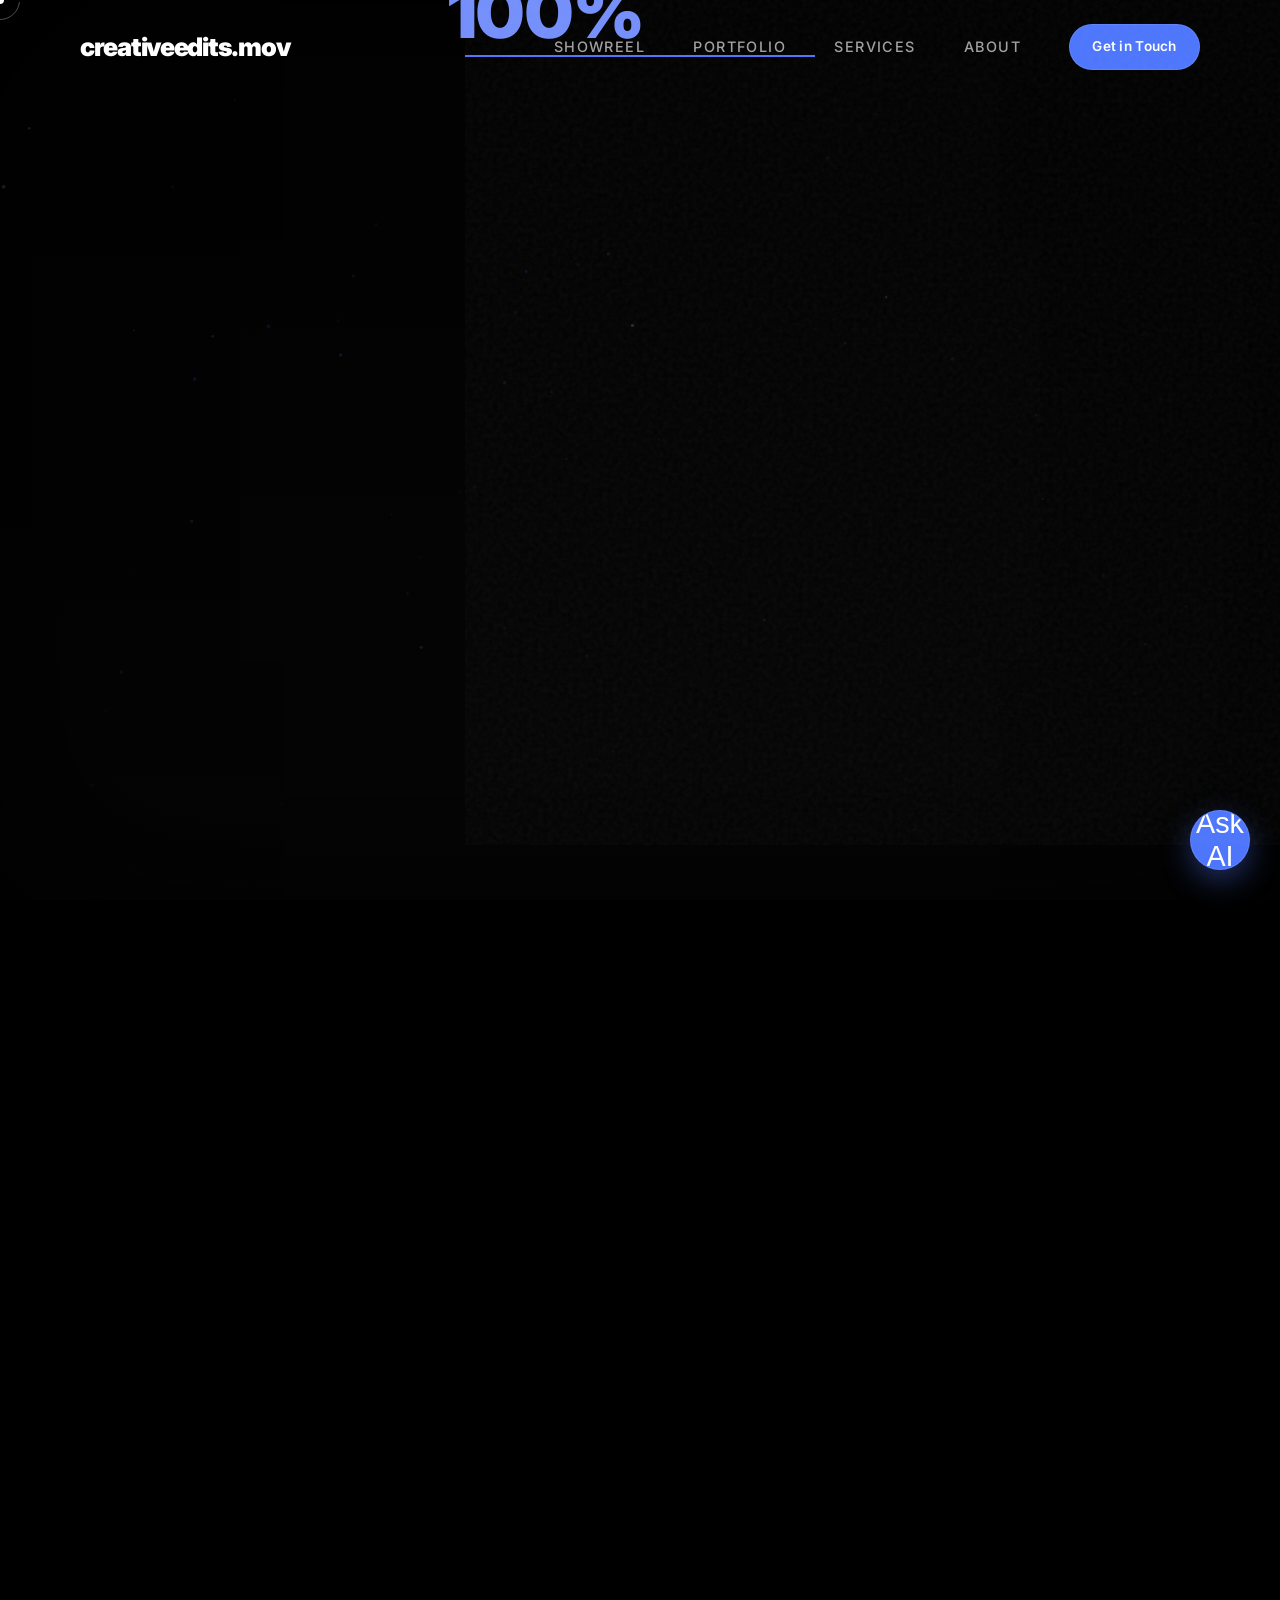
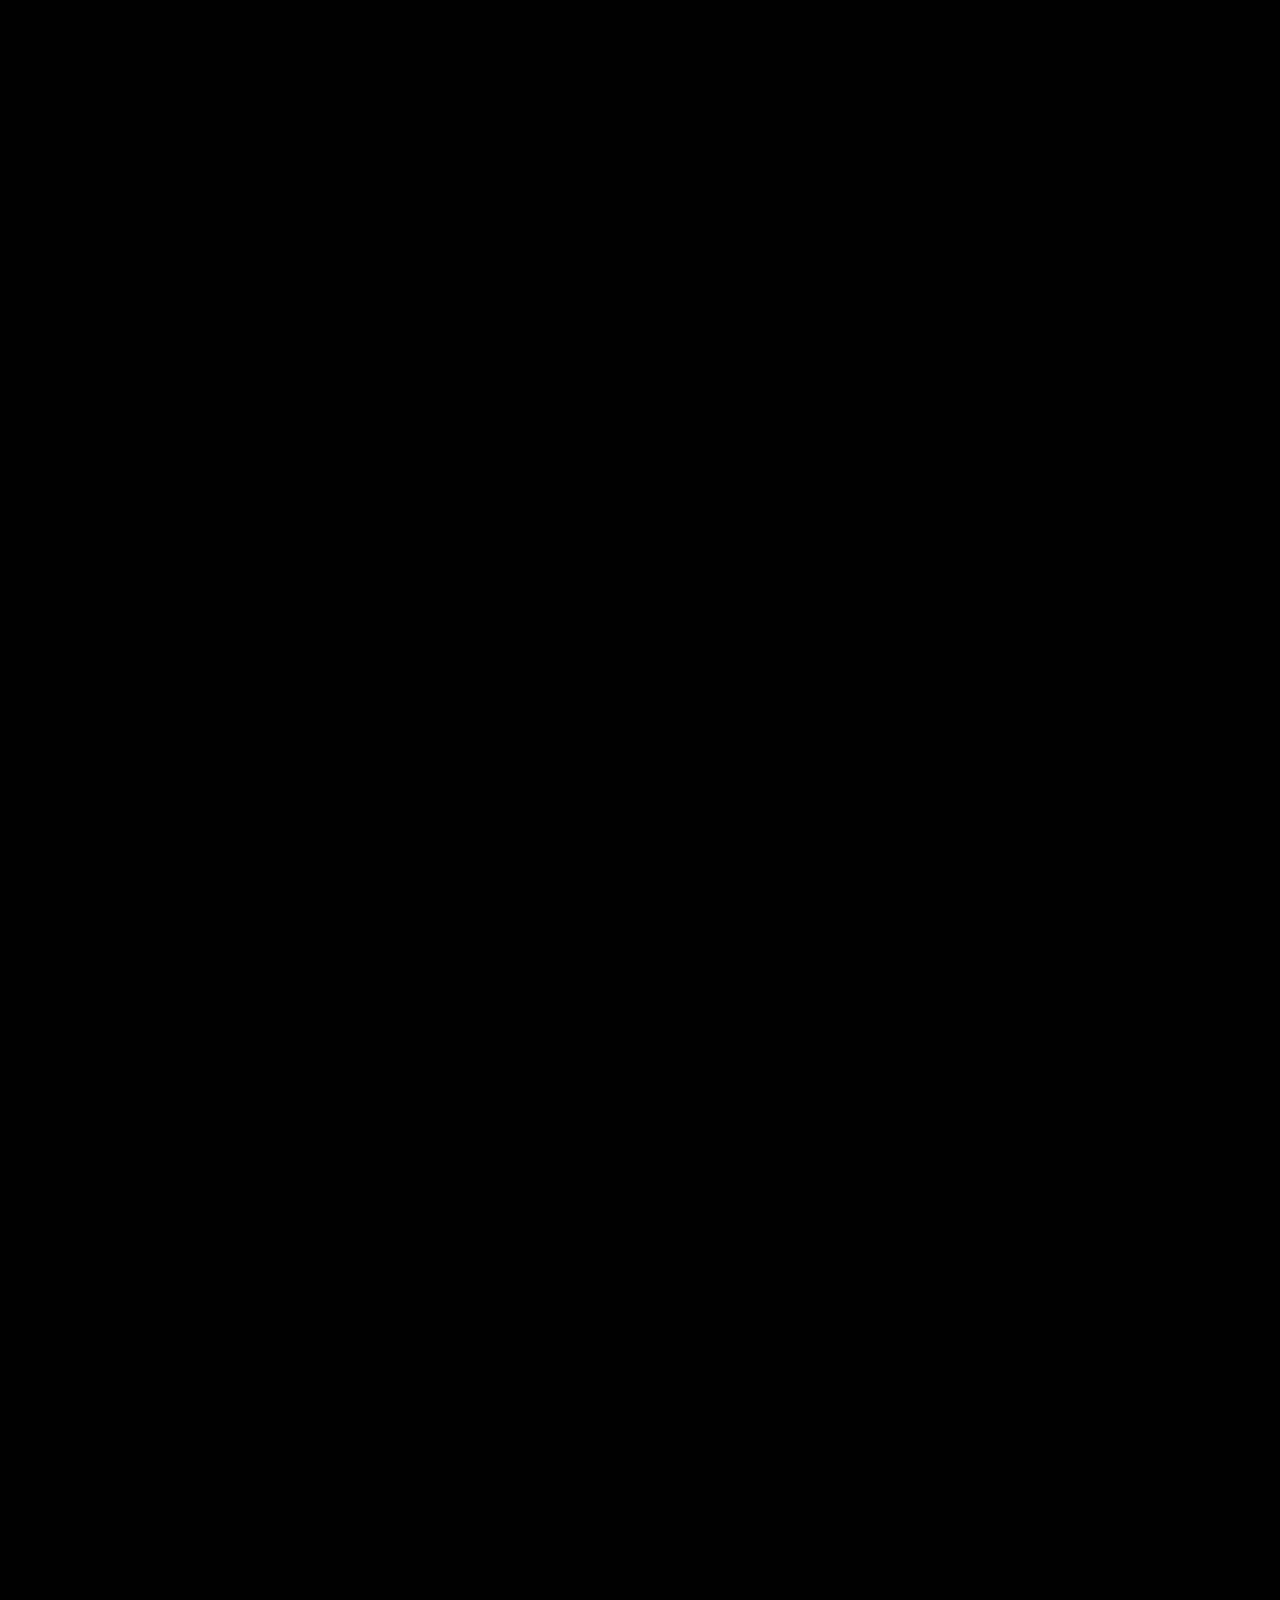
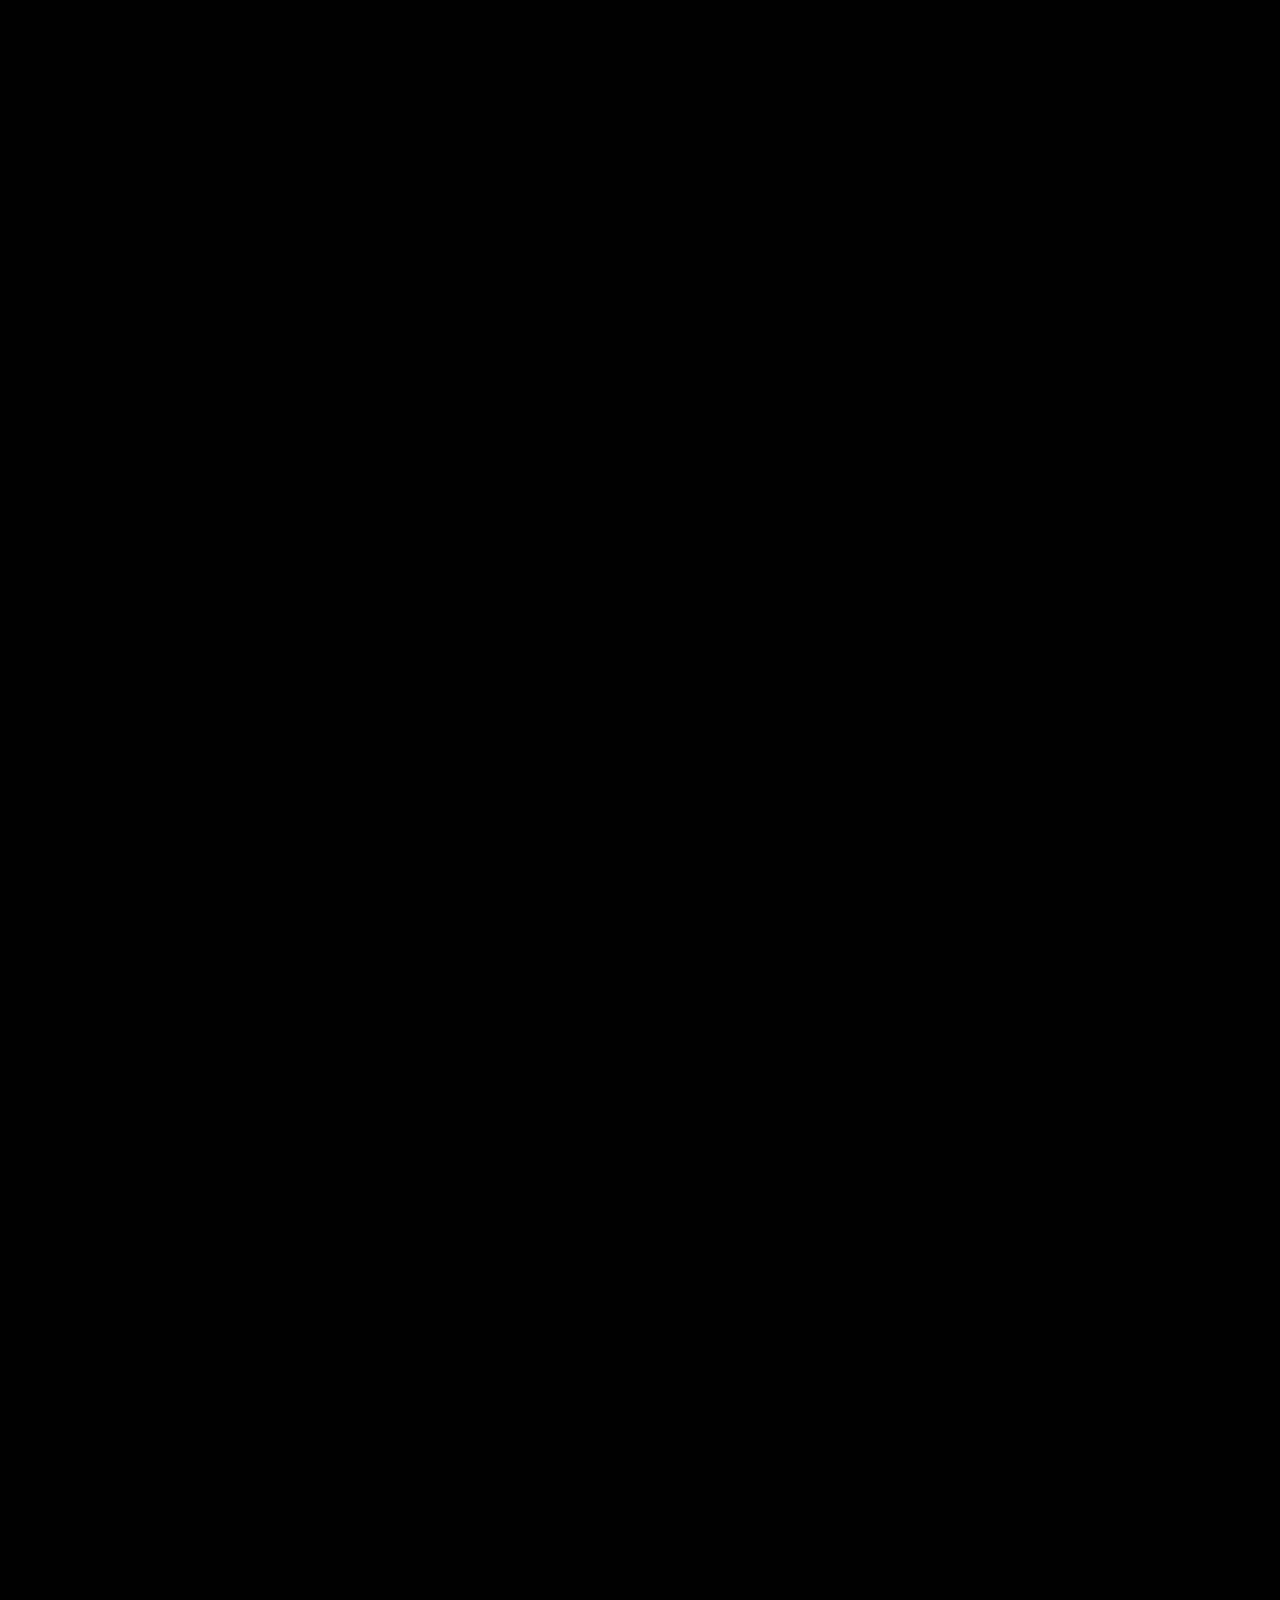
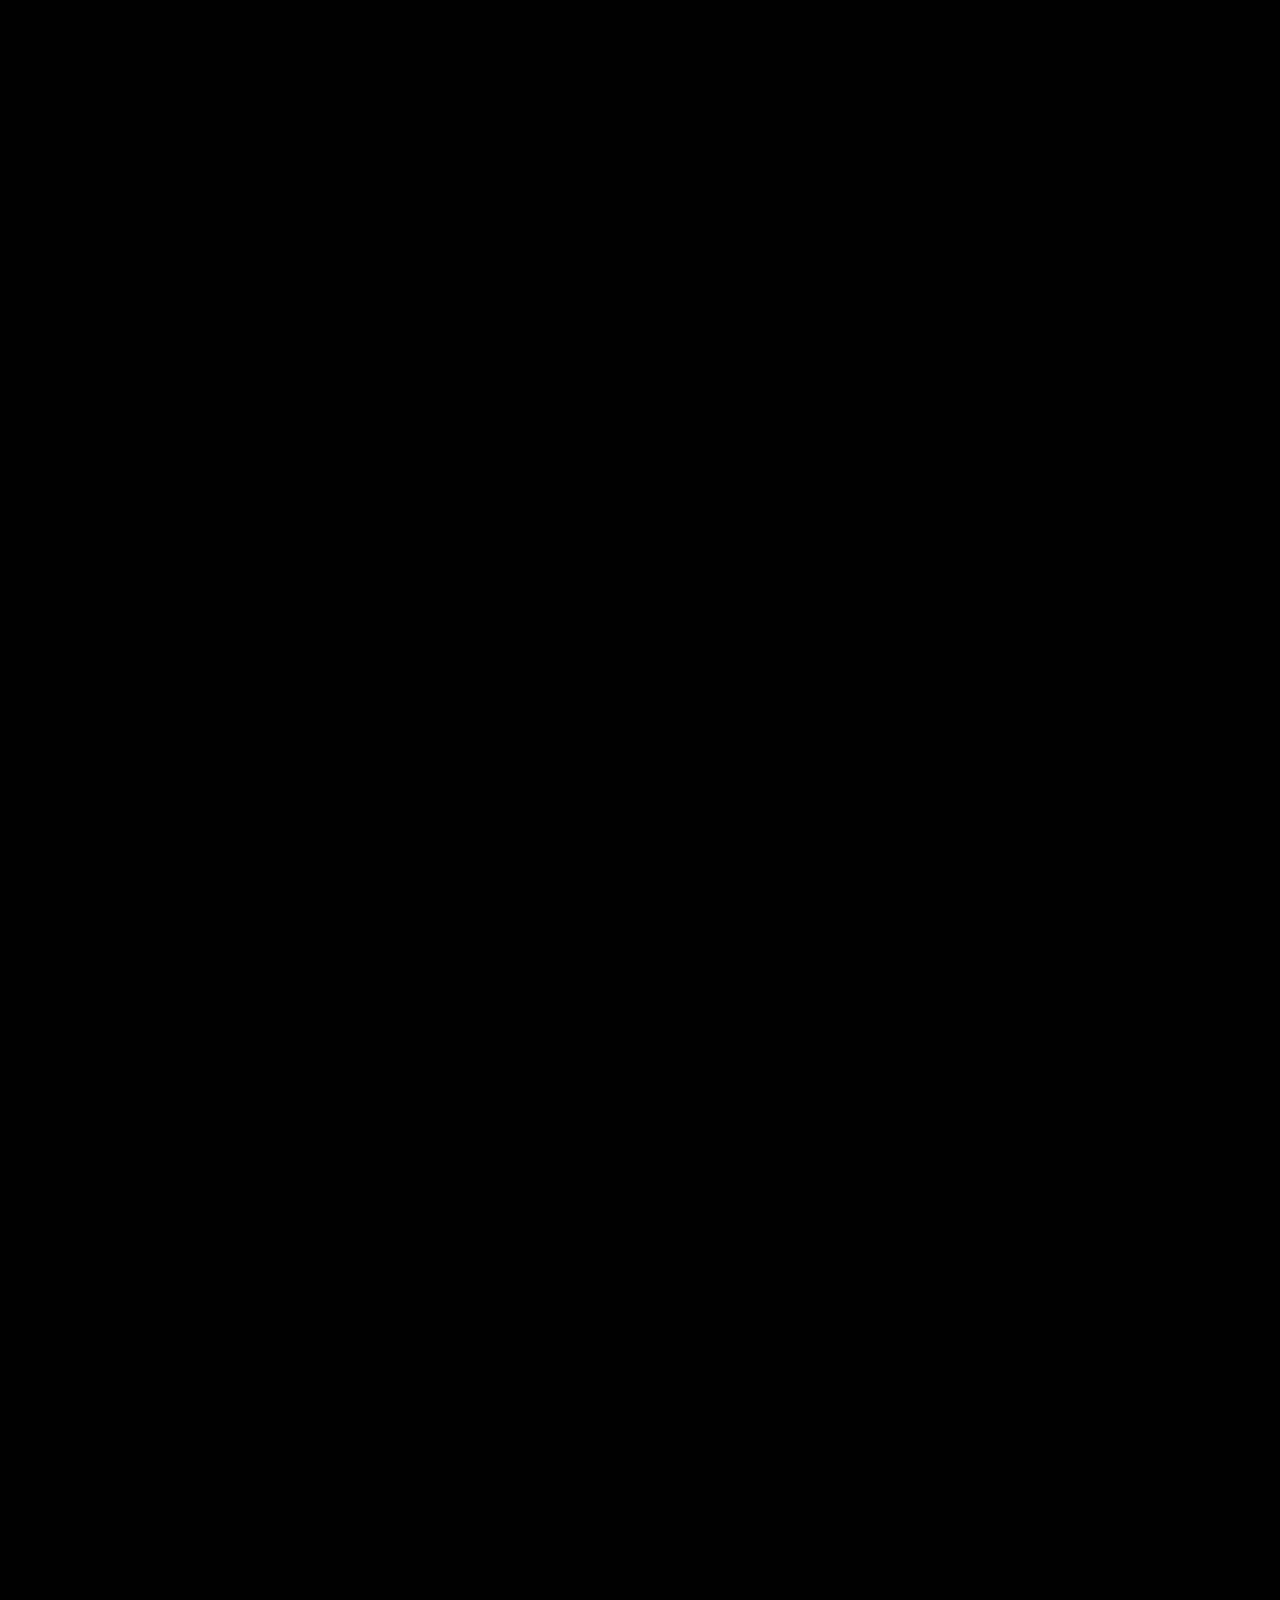
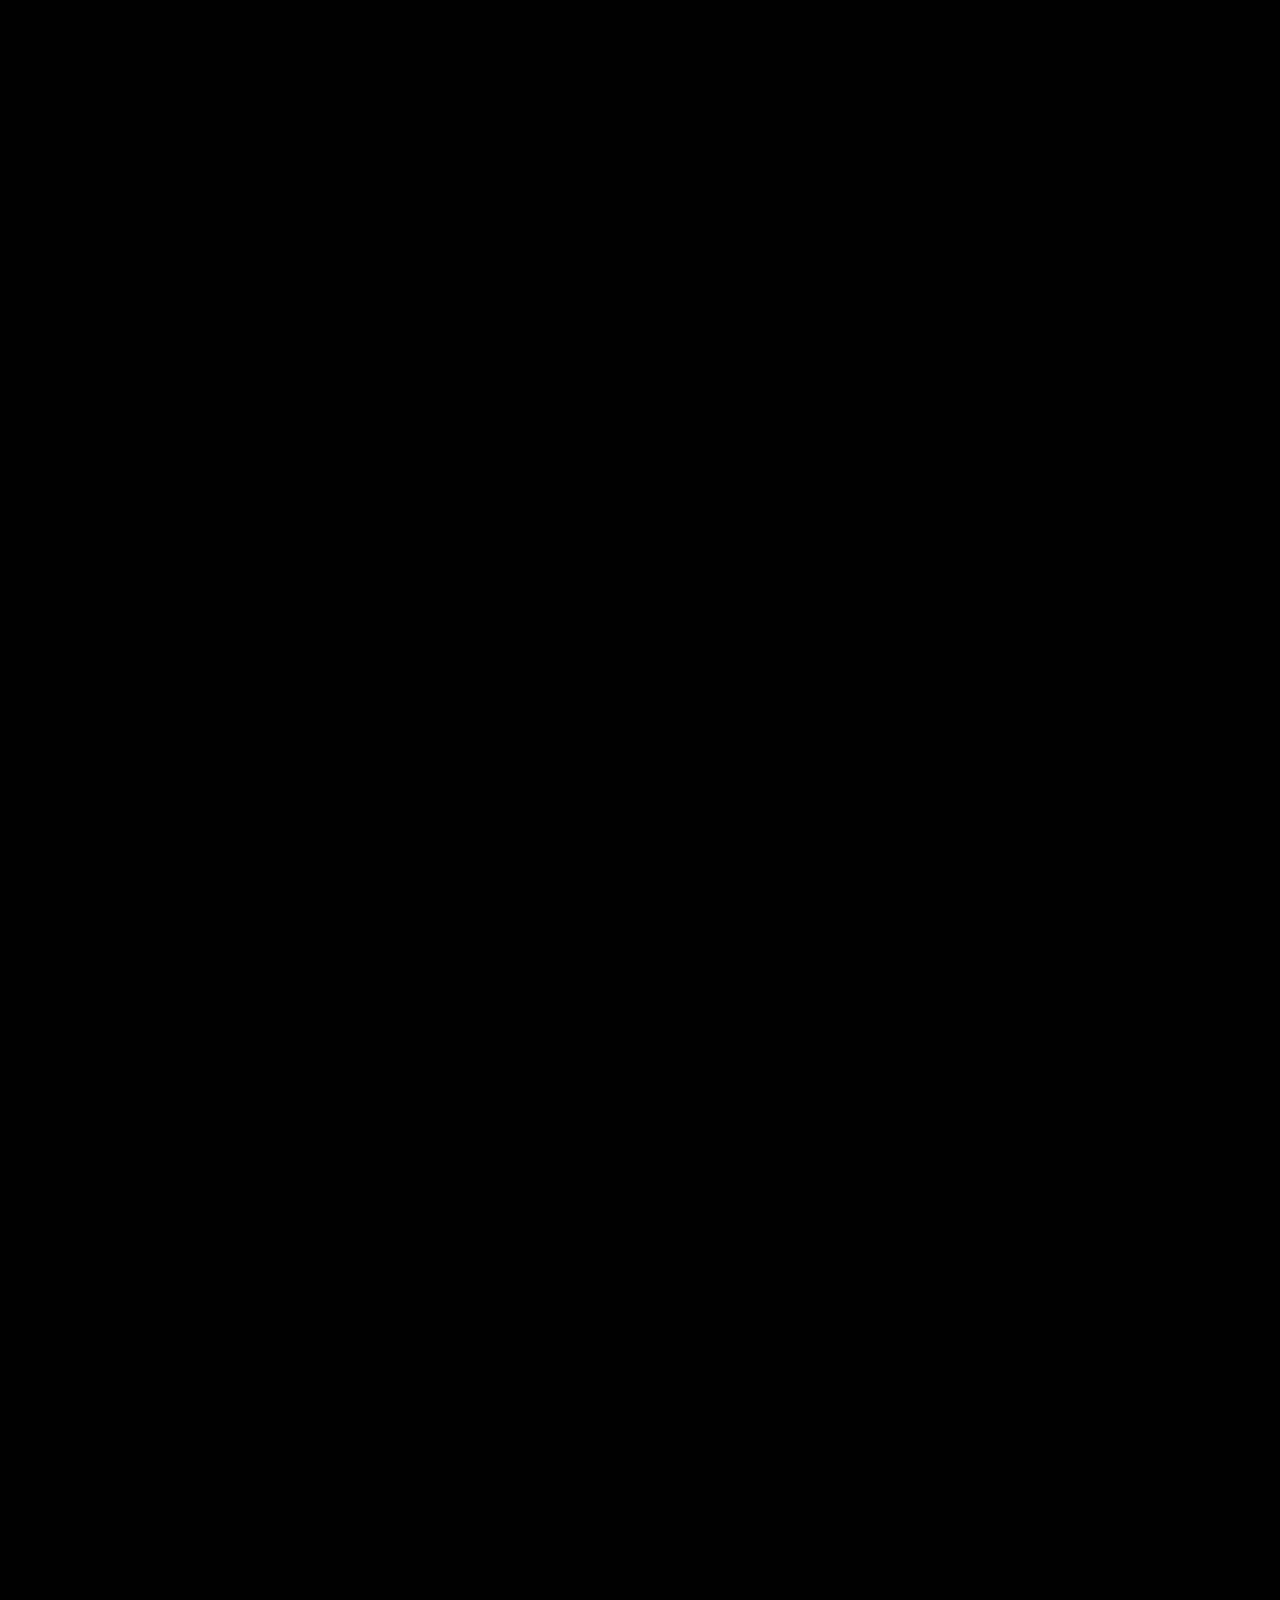
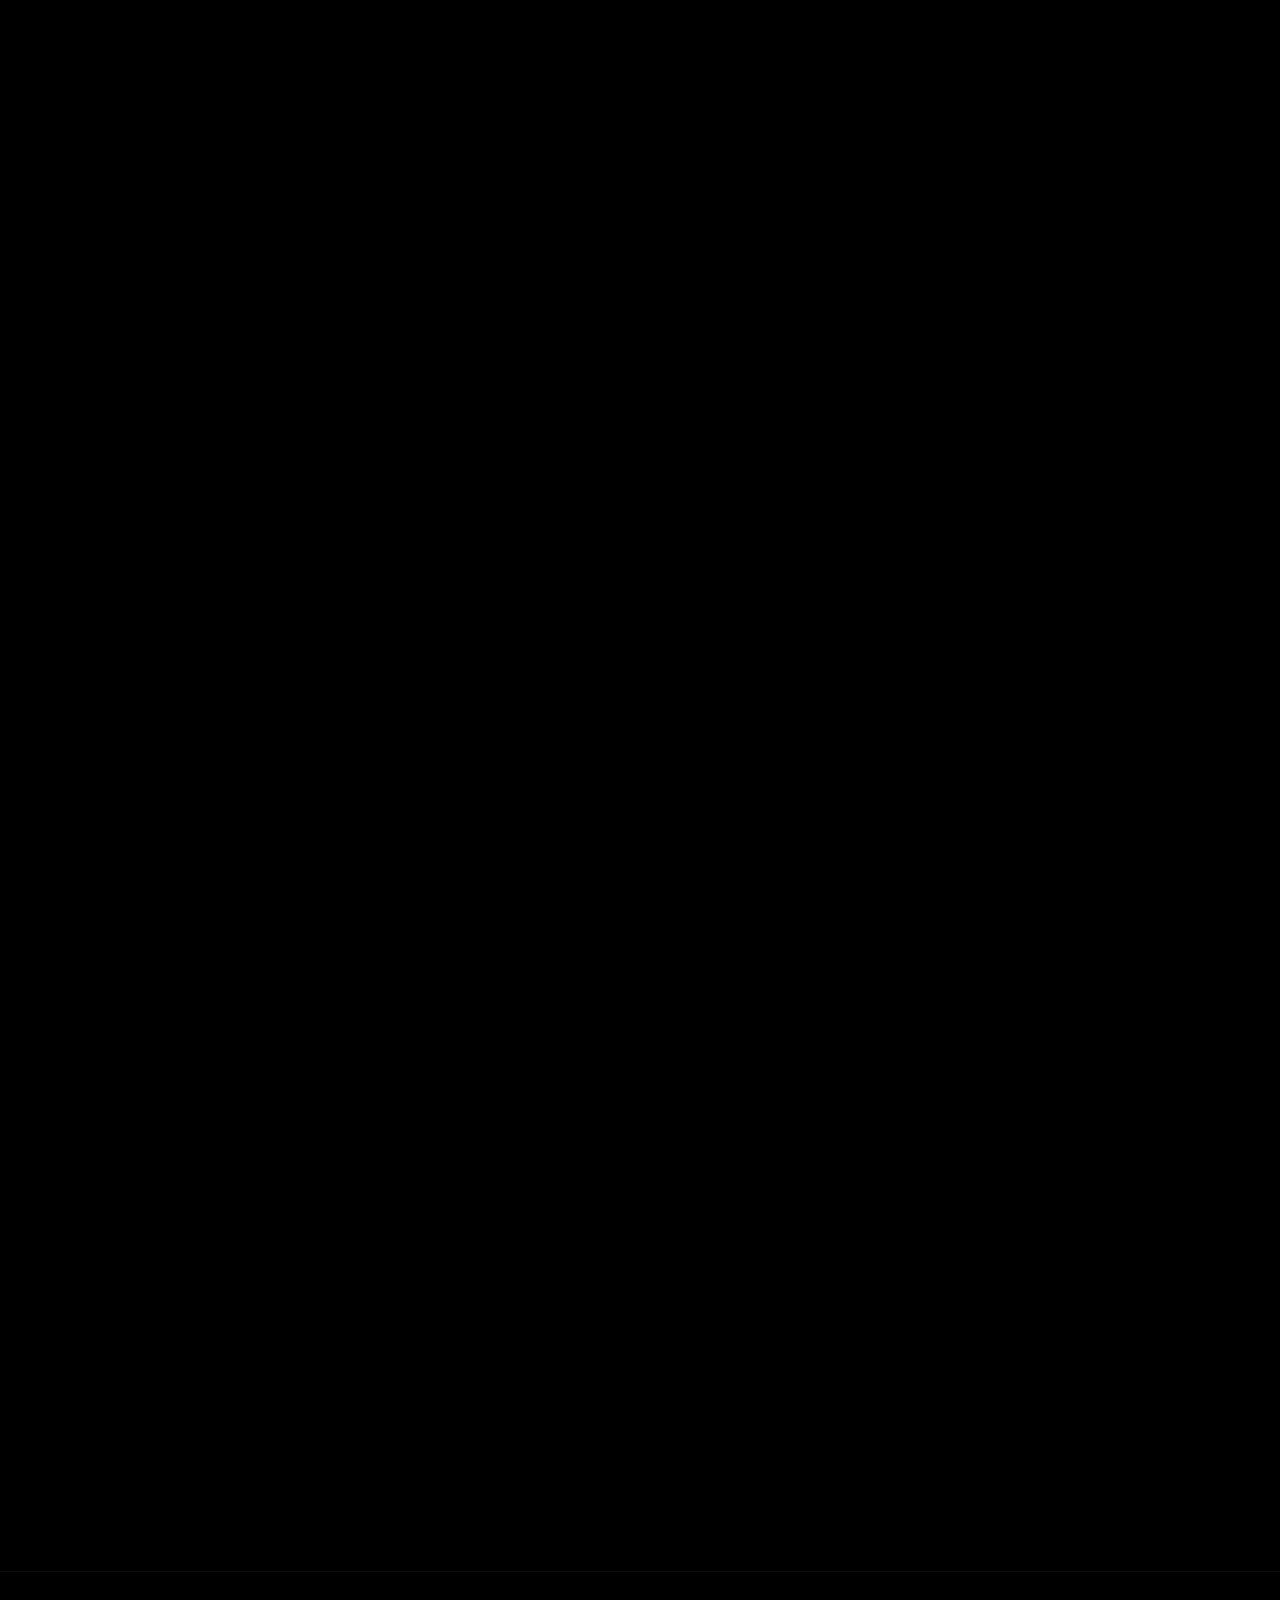
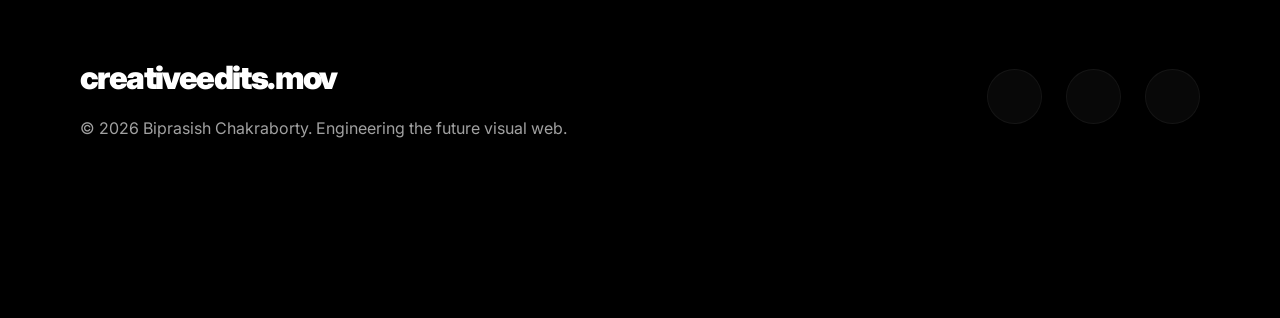
==== commit 826190f5: "Add files via upload" ====
--- a/index.html
+++ b/index.html
@@ -409,13 +409,13 @@
                         <!-- Client Node -->
                         <div class="orbit-node" style="--r: 150px; --a: 0deg;">
                             <div class="node-image hover-target">
-                                <img src="https://source.unsplash.com/random/100x100/?portrait,man" alt="Client">
+                                <img src="assets/channels4_profile.jpg" alt="Client">
                             </div>
                         </div>
                         <!-- Client Node -->
                         <div class="orbit-node" style="--r: 150px; --a: 180deg;">
                             <div class="node-image hover-target">
-                                <img src="https://source.unsplash.com/random/100x100/?portrait,woman" alt="Client">
+                                <img src="assets/channels4_profile_1.jpg" alt="Client">
                             </div>
                         </div>
                     </div>
@@ -424,17 +424,17 @@
                     <div class="orbit-nodes-wrapper orbit-spin-2">
                         <div class="orbit-node" style="--r: 275px; --a: 45deg;">
                             <div class="node-image hover-target">
-                                <img src="https://source.unsplash.com/random/100x100/?portrait,gamer" alt="Client">
+                                <img src="assets/channels4_profile_3.jpg" alt="Client">
                             </div>
                         </div>
                         <div class="orbit-node" style="--r: 275px; --a: 165deg;">
                             <div class="node-image hover-target">
-                                <img src="https://source.unsplash.com/random/100x100/?portrait,creator" alt="Client">
+                                <img src="assets/channels4_profile_4.jpg" alt="Client">
                             </div>
                         </div>
                         <div class="orbit-node" style="--r: 275px; --a: 285deg;">
                             <div class="node-image hover-target">
-                                <img src="https://source.unsplash.com/random/100x100/?portrait,face" alt="Client">
+                                <img src="assets/unnamed.jpg" alt="Client">
                             </div>
                         </div>
                     </div>
@@ -443,12 +443,12 @@
                     <div class="orbit-nodes-wrapper orbit-spin-3">
                         <div class="orbit-node" style="--r: 400px; --a: 90deg;">
                             <div class="node-image hover-target">
-                                <img src="https://source.unsplash.com/random/100x100/?portrait,business" alt="Client">
+                                <img src="assets/channels4_profile_6.jpg" alt="Client">
                             </div>
                         </div>
                         <div class="orbit-node" style="--r: 400px; --a: 210deg;">
                             <div class="node-image hover-target">
-                                <img src="https://source.unsplash.com/random/100x100/?portrait,model" alt="Client">
+                                <img src="assets/channels4_profile_7.jpg" alt="Client">
                             </div>
                         </div>
                         <div class="orbit-node" style="--r: 400px; --a: 330deg;">
@@ -474,64 +474,67 @@
 
                 <!-- Packages -->
                 <div class="packages-grid pt-elem">
-                    <!-- Starter -->
+                    <!-- Starter: Per Project -->
                     <div class="package-card glass-panel spotlight-card hover-target">
                         <div class="card-glow"></div>
                         <div class="package-header">
-                            <div class="tier-icon"><i class="ph-bold ph-lightning"></i></div>
-                            <h3>Viral Short Form</h3>
-                            <p class="package-type">Reels / TikTok / Shorts</p>
+                            <div class="tier-icon"><i class="ph-bold ph-scissors"></i></div>
+                            <h3>Per Project</h3>
+                            <p class="package-type">Single Asset Delivery</p>
                         </div>
                         <ul class="package-features">
-                            <li><i class="ph-bold ph-check-circle text-tertiary"></i> Split-second audience hooks</li>
-                            <li><i class="ph-bold ph-check-circle text-tertiary"></i> Animated dynamic typography</li>
-                            <li><i class="ph-bold ph-check-circle text-tertiary"></i> Algorithmic pacing optimization
+                            <li><i class="ph-bold ph-check-circle text-tertiary"></i> Dedicated 1-on-1 consultation</li>
+                            <li><i class="ph-bold ph-check-circle text-tertiary"></i> Premium quality editing</li>
+                            <li><i class="ph-bold ph-check-circle text-tertiary"></i> Motion graphics & VFX styling</li>
+                            <li><i class="ph-bold ph-check-circle text-tertiary"></i> Unlimited revisions until perfect
                             </li>
-                            <li><i class="ph-bold ph-check-circle text-tertiary"></i> Trend-reactive audio mixing</li>
                         </ul>
-                        <a href="#contact" class="btn-outline full-width hover-target">Deploy Short Form</a>
-                    </div>
-
-                    <!-- Growth (Featured) -->
+                        <a href="#contact" class="btn-outline full-width hover-target">Book A Project</a>
+                    </div>
+
+                    <!-- Growth: Monthly Retainer (Featured) -->
                     <div class="package-card glass-panel featured spotlight-card hover-target">
                         <div class="featured-glow"></div>
-                        <div class="featured-badge">Dominator Tier</div>
+                        <div class="featured-badge">Most Popular</div>
                         <div class="package-header">
                             <div class="tier-icon" style="color: var(--accent-secondary);"><i
-                                    class="ph-fill ph-rocket-launch"></i></div>
-                            <h3>YouTube Mastery</h3>
-                            <p class="package-type">Full A-to-Z Long Form</p>
+                                    class="ph-fill ph-calendar-check"></i></div>
+                            <h3>Monthly Retainer</h3>
+                            <p class="package-type">Consistent Growth Matrix</p>
                         </div>
                         <ul class="package-features">
-                            <li><i class="ph-bold ph-check-circle text-secondary"></i> Psychological story structuring
+                            <li><i class="ph-bold ph-check-circle text-secondary"></i> High-volume monthly output</li>
+                            <li><i class="ph-bold ph-check-circle text-secondary"></i> Priority queue and fast delivery
                             </li>
-                            <li><i class="ph-bold ph-check-circle text-secondary"></i> Seamless seamless transitions
+                            <li><i class="ph-bold ph-check-circle text-secondary"></i> Dedicated Slack / Discord channel
                             </li>
-                            <li><i class="ph-bold ph-check-circle text-secondary"></i> Cinematic sound architecture</li>
-                            <li><i class="ph-bold ph-check-circle text-secondary"></i> Bespoke animated assets</li>
-                            <li><i class="ph-bold ph-check-circle text-secondary"></i> Studio-grade color science</li>
+                            <li><i class="ph-bold ph-check-circle text-secondary"></i> Deep dive analytics consulting
+                            </li>
+                            <li><i class="ph-bold ph-check-circle text-secondary"></i> Discounted per-video flat rate
+                            </li>
                         </ul>
-                        <a href="#contact" class="btn-primary glowing-btn full-width hover-target">Ignite Growth</a>
-                    </div>
-
-                    <!-- Premium -->
+                        <a href="#contact" class="btn-primary glowing-btn full-width hover-target">Start Retainer</a>
+                    </div>
+
+                    <!-- Premium: Long Term -->
                     <div class="package-card glass-panel spotlight-card hover-target">
                         <div class="card-glow"></div>
                         <div class="package-header">
                             <div class="tier-icon" style="color: var(--accent-primary);"><i
-                                    class="ph-fill ph-crown"></i>
-                            </div>
-                            <h3>Cinematic Opus</h3>
-                            <p class="package-type">Documentary / Ad Campaigns</p>
+                                    class="ph-fill ph-handshake"></i>
+                            </div>
+                            <h3>Long Term Partner</h3>
+                            <p class="package-type">Equity / Revenue Share</p>
                         </div>
                         <ul class="package-features">
-                            <li><i class="ph-bold ph-check-circle text-primary"></i> Hollywood-grade color grading</li>
-                            <li><i class="ph-bold ph-check-circle text-primary"></i> Immersive spatial audio mix</li>
-                            <li><i class="ph-bold ph-check-circle text-primary"></i> Deep emotional storytelling</li>
-                            <li><i class="ph-bold ph-check-circle text-primary"></i> Untethered 8K workflow pipeline
-                            </li>
+                            <li><i class="ph-bold ph-check-circle text-primary"></i> Fully integrated team member</li>
+                            <li><i class="ph-bold ph-check-circle text-primary"></i> Complete visual direction &
+                                strategy</li>
+                            <li><i class="ph-bold ph-check-circle text-primary"></i> Backend operational setup</li>
+                            <li><i class="ph-bold ph-check-circle text-primary"></i> Maximum priority on all assets</li>
+                            <li><i class="ph-bold ph-check-circle text-primary"></i> Exclusive 6-12 month contracts</li>
                         </ul>
-                        <a href="#contact" class="btn-outline full-width hover-target">Request Blueprint</a>
+                        <a href="#contact" class="btn-outline full-width hover-target">Partner Up</a>
                     </div>
                 </div>
             </div>
@@ -764,30 +767,34 @@
                         </div>
                     </div>
 
-                    <form class="contact-form" id="contactForm">
+                    <form class="contact-form" id="contactForm" action="https://formspree.io/f/meelvolq" method="POST">
                         <div class="form-row">
                             <div class="form-group flex-1">
                                 <label>Designation (Name)</label>
-                                <input type="text" class="input-modern hover-target" placeholder="John Doe" required>
+                                <input type="text" name="name" class="input-modern hover-target" placeholder="John Doe"
+                                    required>
                             </div>
                             <div class="form-group flex-1">
                                 <label>Comms Channel (Email)</label>
-                                <input type="email" class="input-modern hover-target" placeholder="john@company.com"
-                                    required>
+                                <input type="email" name="email" class="input-modern hover-target"
+                                    placeholder="john@company.com" required>
                             </div>
                         </div>
                         <div class="form-group">
                             <label>Protocol Required</label>
-                            <select class="input-modern hover-target">
-                                <option>YouTube Dominance (Long Form)</option>
-                                <option>Algorithmic Hijack (Shorts/Reels)</option>
-                                <option>Cinematic Brand Warfare (Commercial)</option>
-                                <option>Visual Overload (Motion Graphics)</option>
+                            <select name="service" class="input-modern hover-target">
+                                <option value="YouTube Dominance (Long Form)">YouTube Dominance (Long Form)</option>
+                                <option value="Algorithmic Hijack (Shorts/Reels)">Algorithmic Hijack (Shorts/Reels)
+                                </option>
+                                <option value="Cinematic Brand Warfare (Commercial)">Cinematic Brand Warfare
+                                    (Commercial)</option>
+                                <option value="Visual Overload (Motion Graphics)">Visual Overload (Motion Graphics)
+                                </option>
                             </select>
                         </div>
                         <div class="form-group">
                             <label>Mission Briefing (Project Details)</label>
-                            <textarea class="input-modern hover-target"
+                            <textarea name="message" class="input-modern hover-target"
                                 placeholder="Detail your exact vision, the assets you possess, and the numerical metrics you demand..."
                                 rows="5" required></textarea>
                         </div>
--- a/styles.css
+++ b/styles.css
@@ -653,6 +653,55 @@
     z-index: 5;
 }
 
+.orbit-spin-1 {
+    animation: wrapperSpin 40s linear infinite;
+}
+
+.orbit-spin-2 {
+    animation: wrapperSpin 60s linear infinite reverse;
+}
+
+.orbit-spin-3 {
+    animation: wrapperSpin 80s linear infinite;
+}
+
+.orbit-spin-1 .node-image {
+    animation: imageCounterSpin 40s linear infinite;
+}
+
+.orbit-spin-2 .node-image {
+    animation: imageCounterSpin 60s linear infinite reverse;
+}
+
+.orbit-spin-3 .node-image {
+    animation: imageCounterSpin 80s linear infinite;
+}
+
+.orbit-nodes-wrapper:hover,
+.orbit-nodes-wrapper:hover .node-image {
+    animation-play-state: paused;
+}
+
+@keyframes wrapperSpin {
+    from {
+        rotate: 0deg;
+    }
+
+    to {
+        rotate: 360deg;
+    }
+}
+
+@keyframes imageCounterSpin {
+    from {
+        rotate: 0deg;
+    }
+
+    to {
+        rotate: -360deg;
+    }
+}
+
 .orbit-node {
     position: absolute;
     transform: rotate(var(--a)) translateX(var(--r));
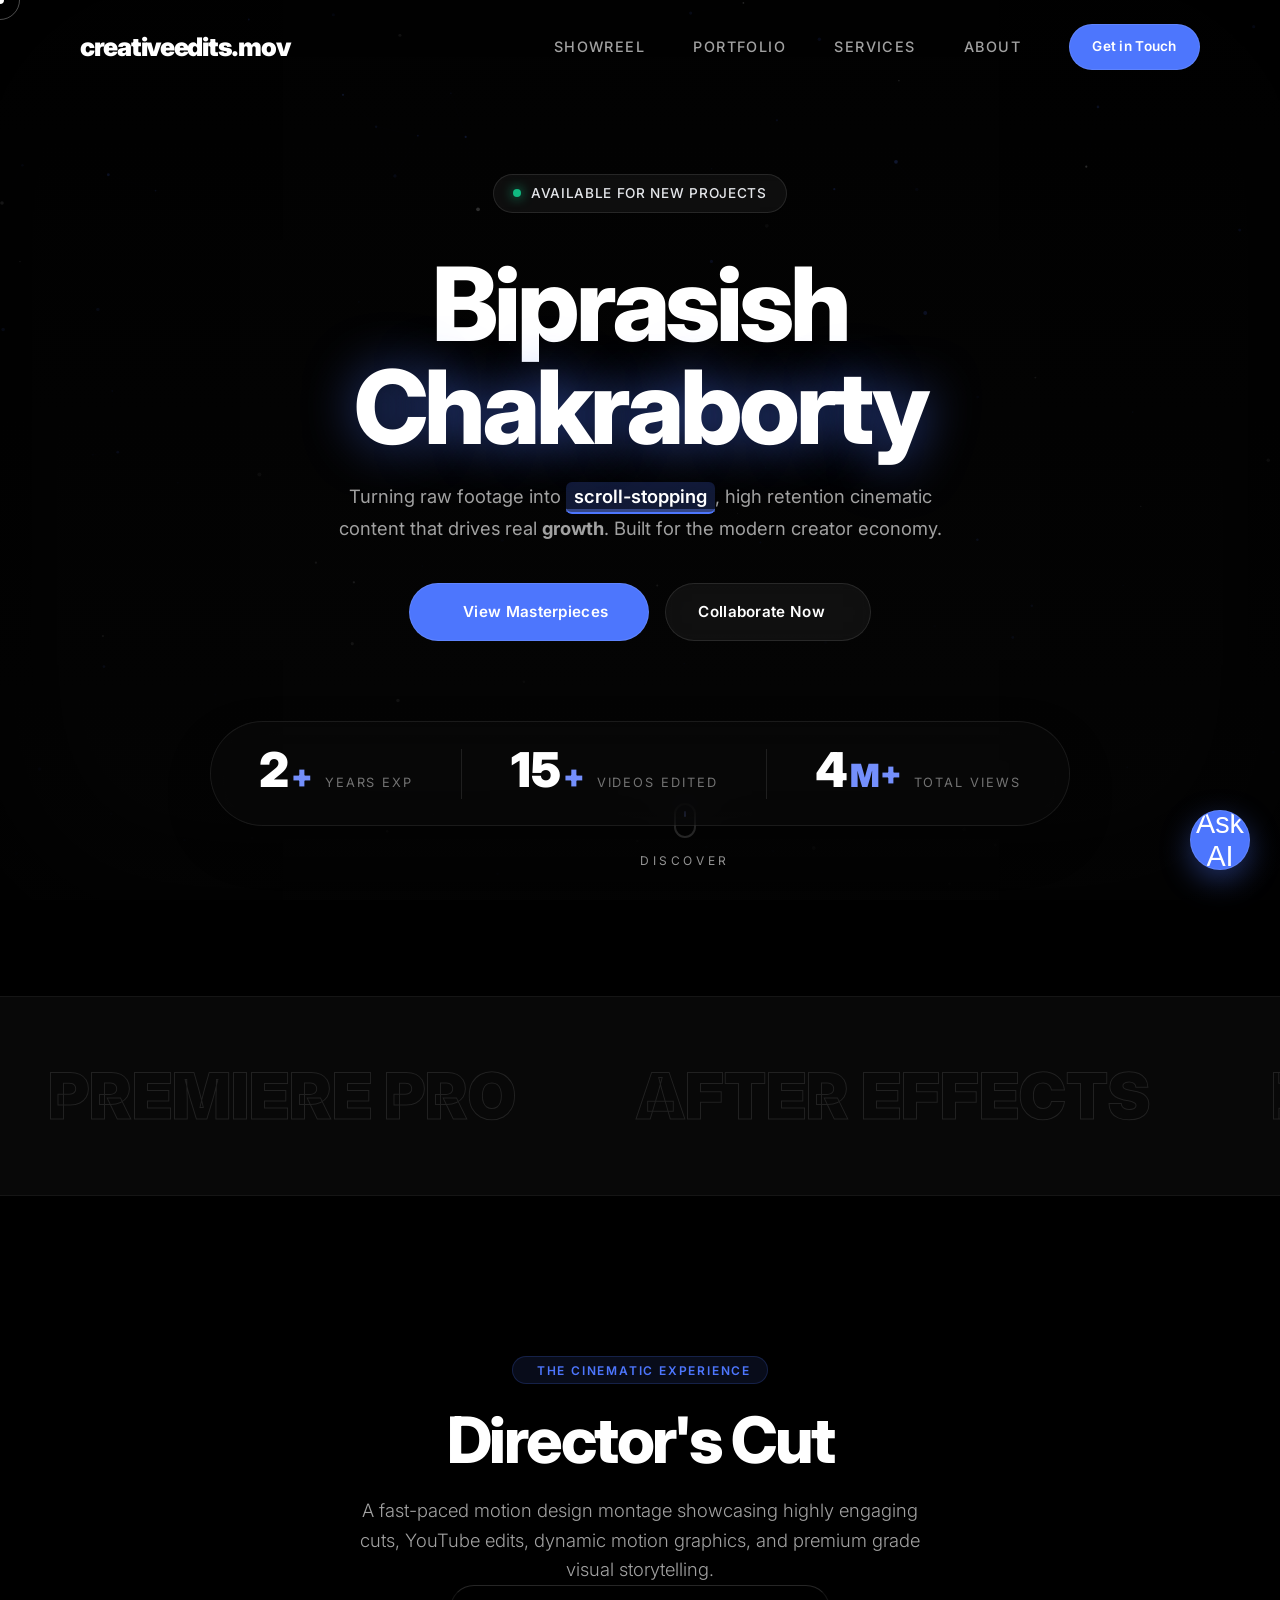
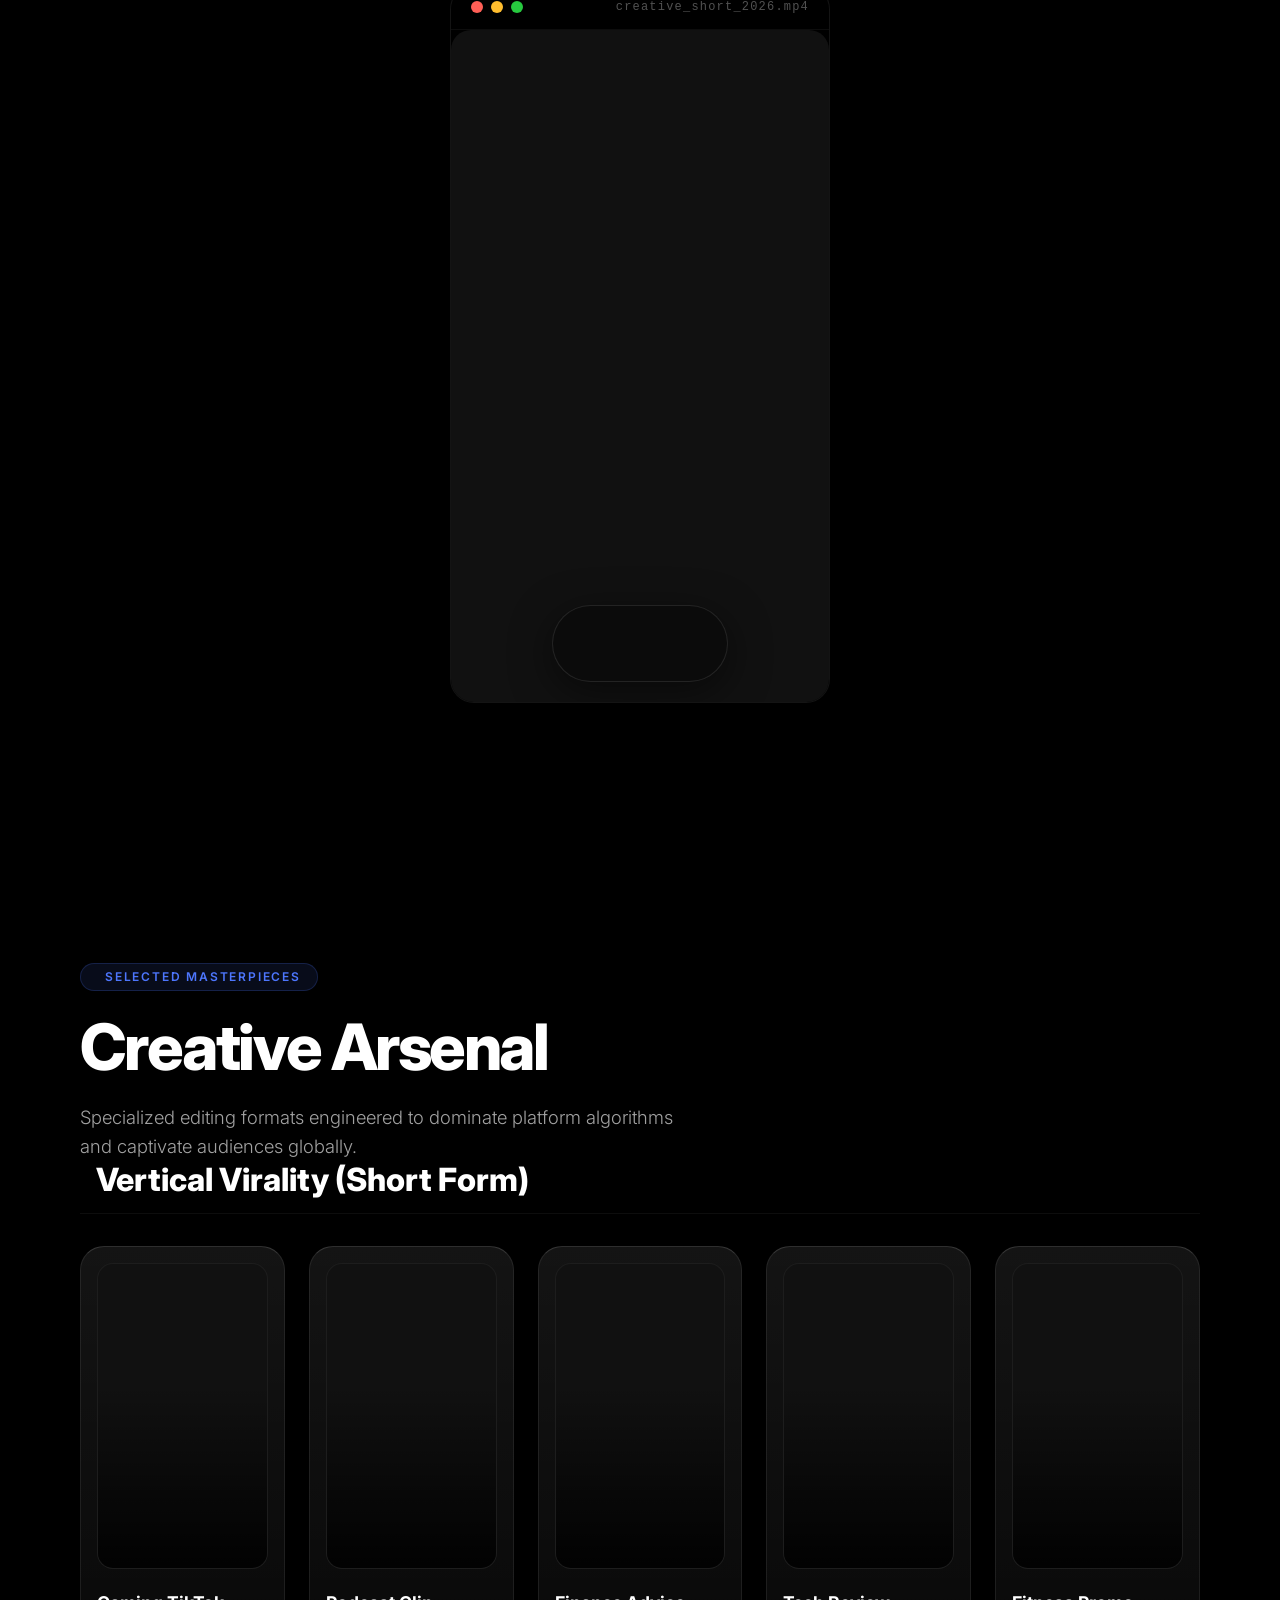
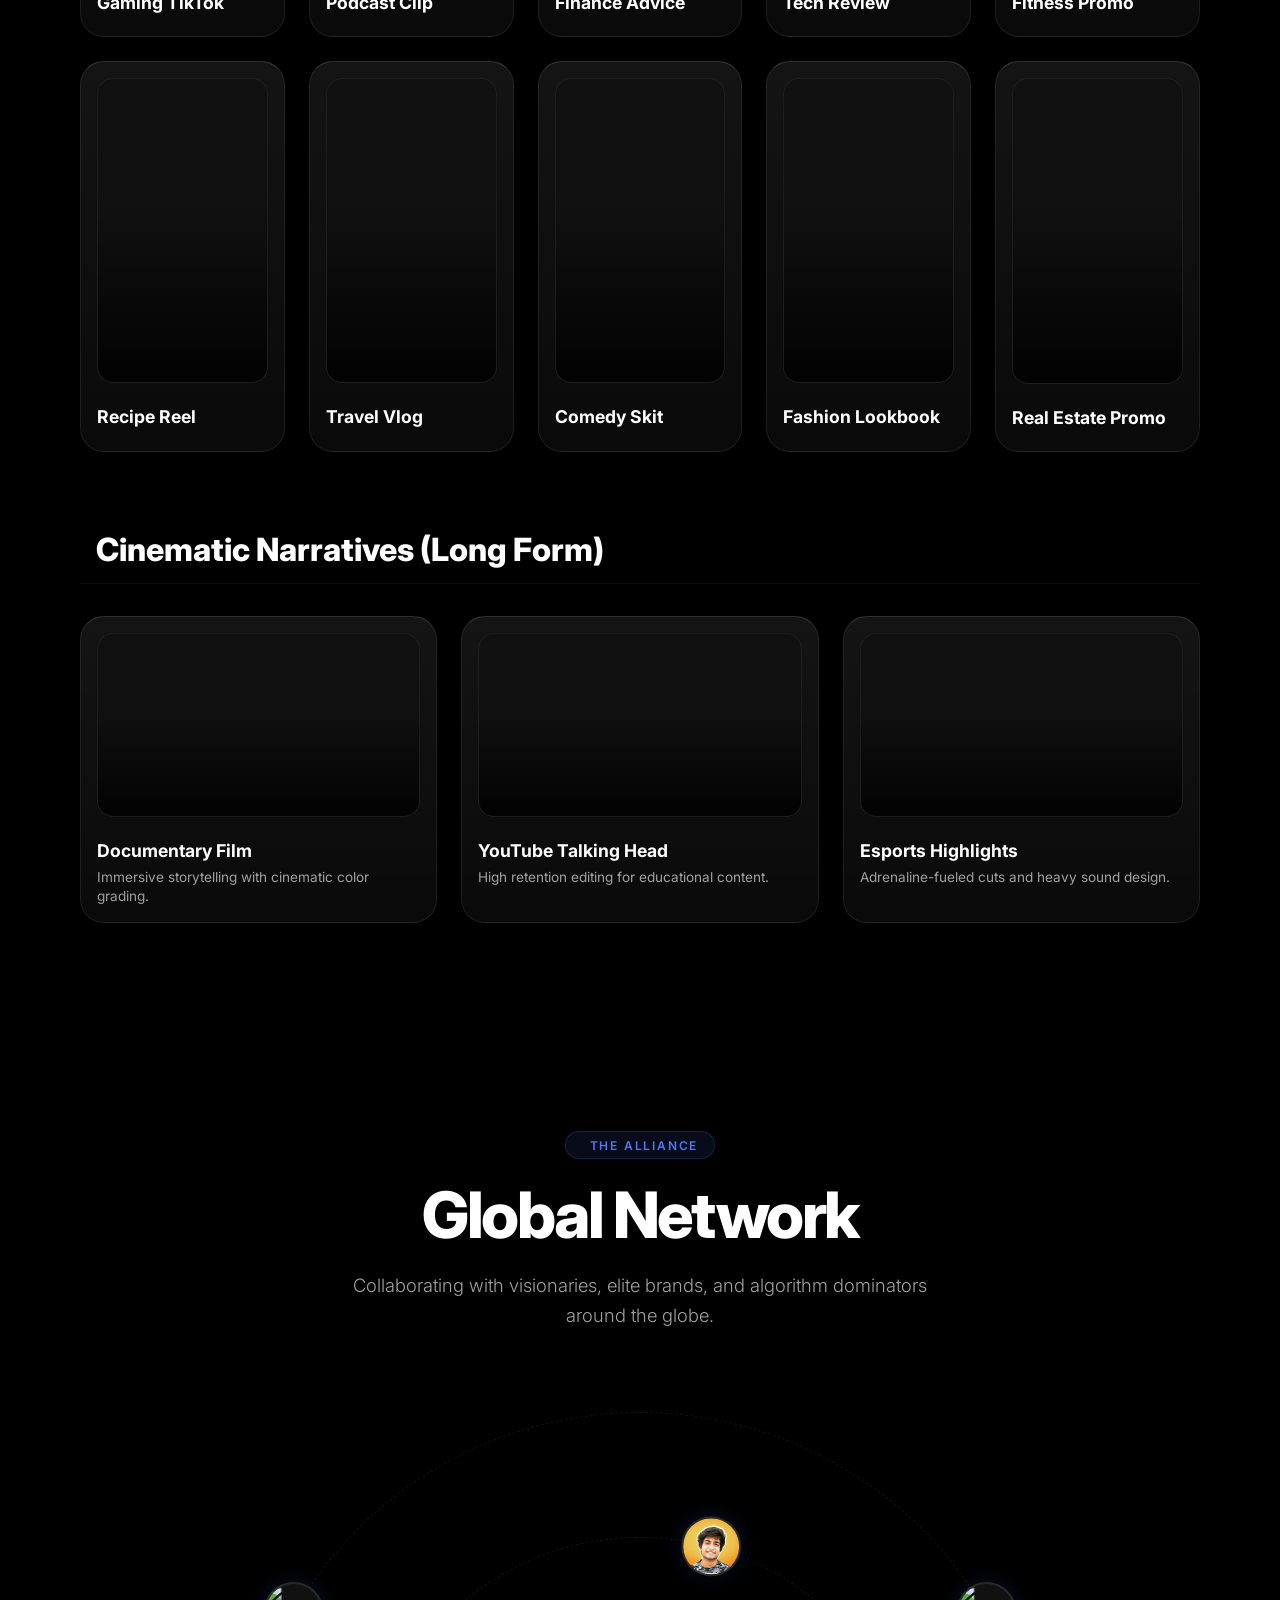
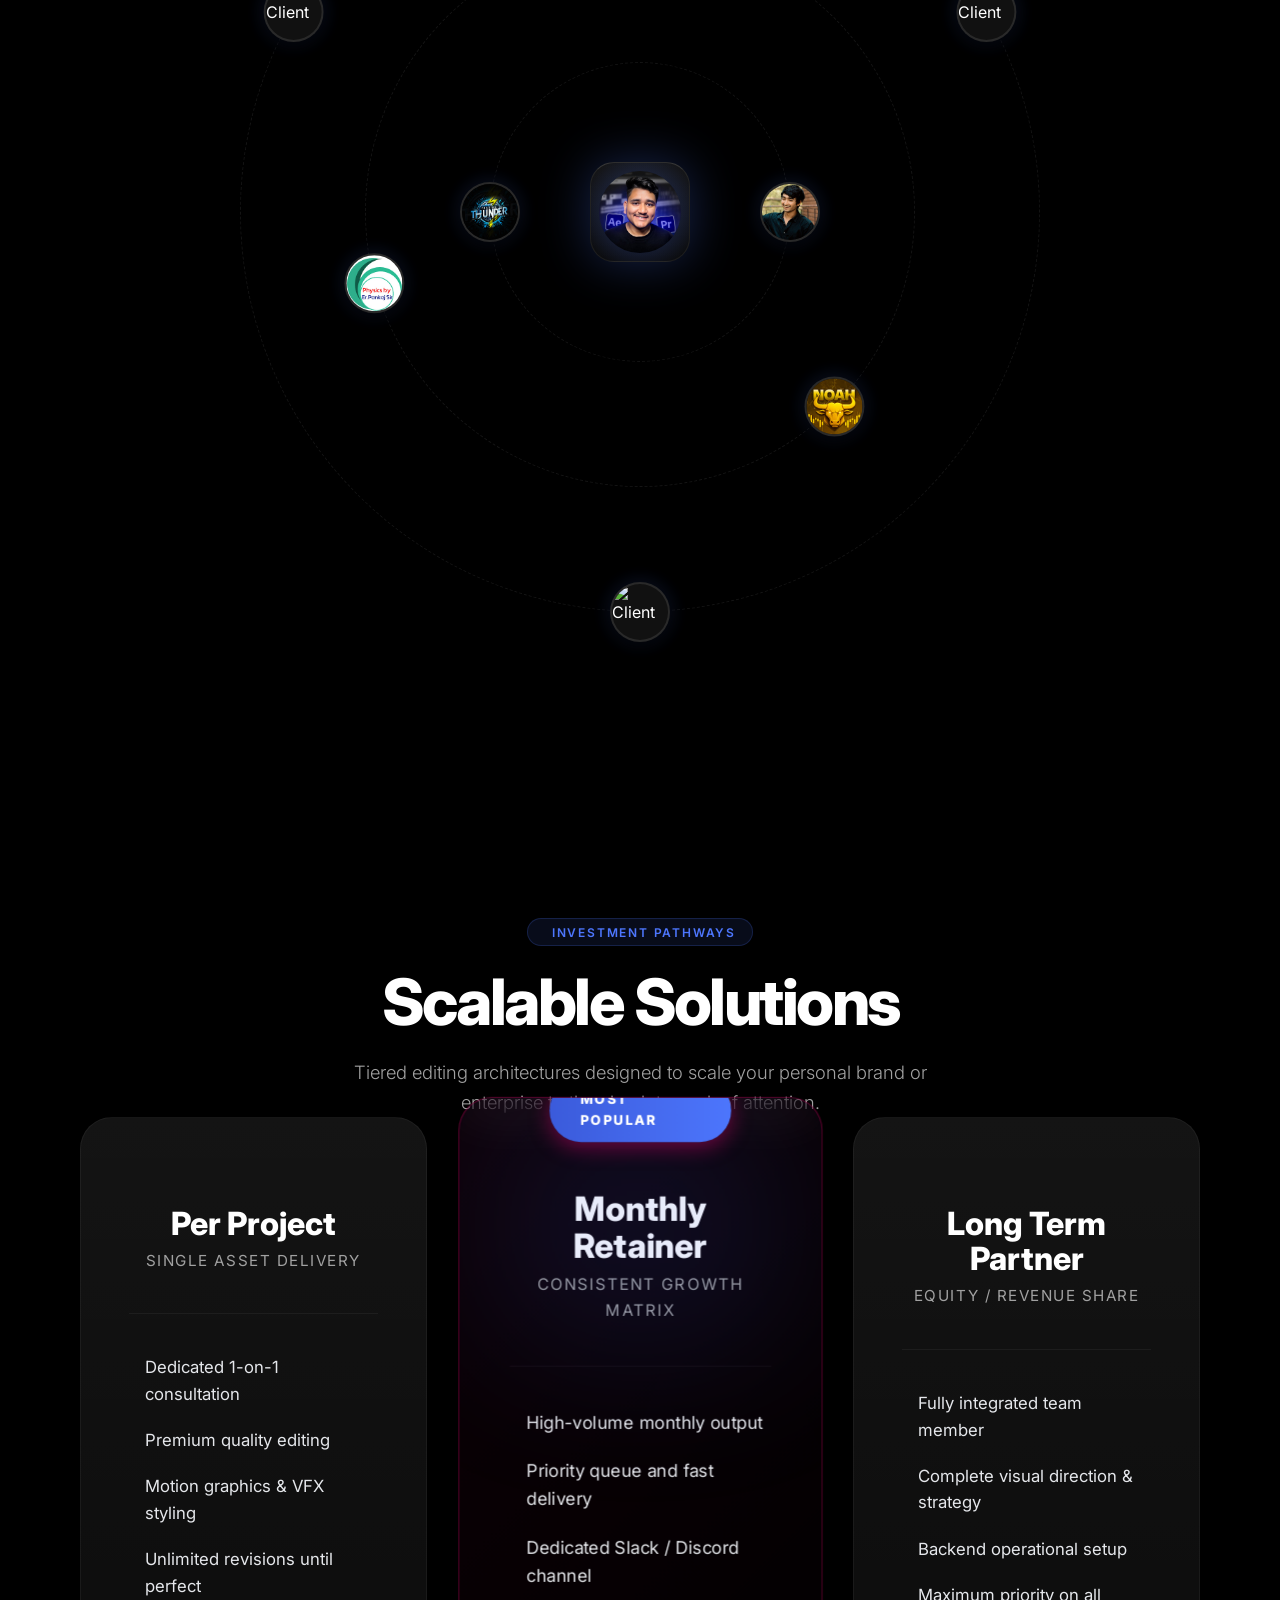
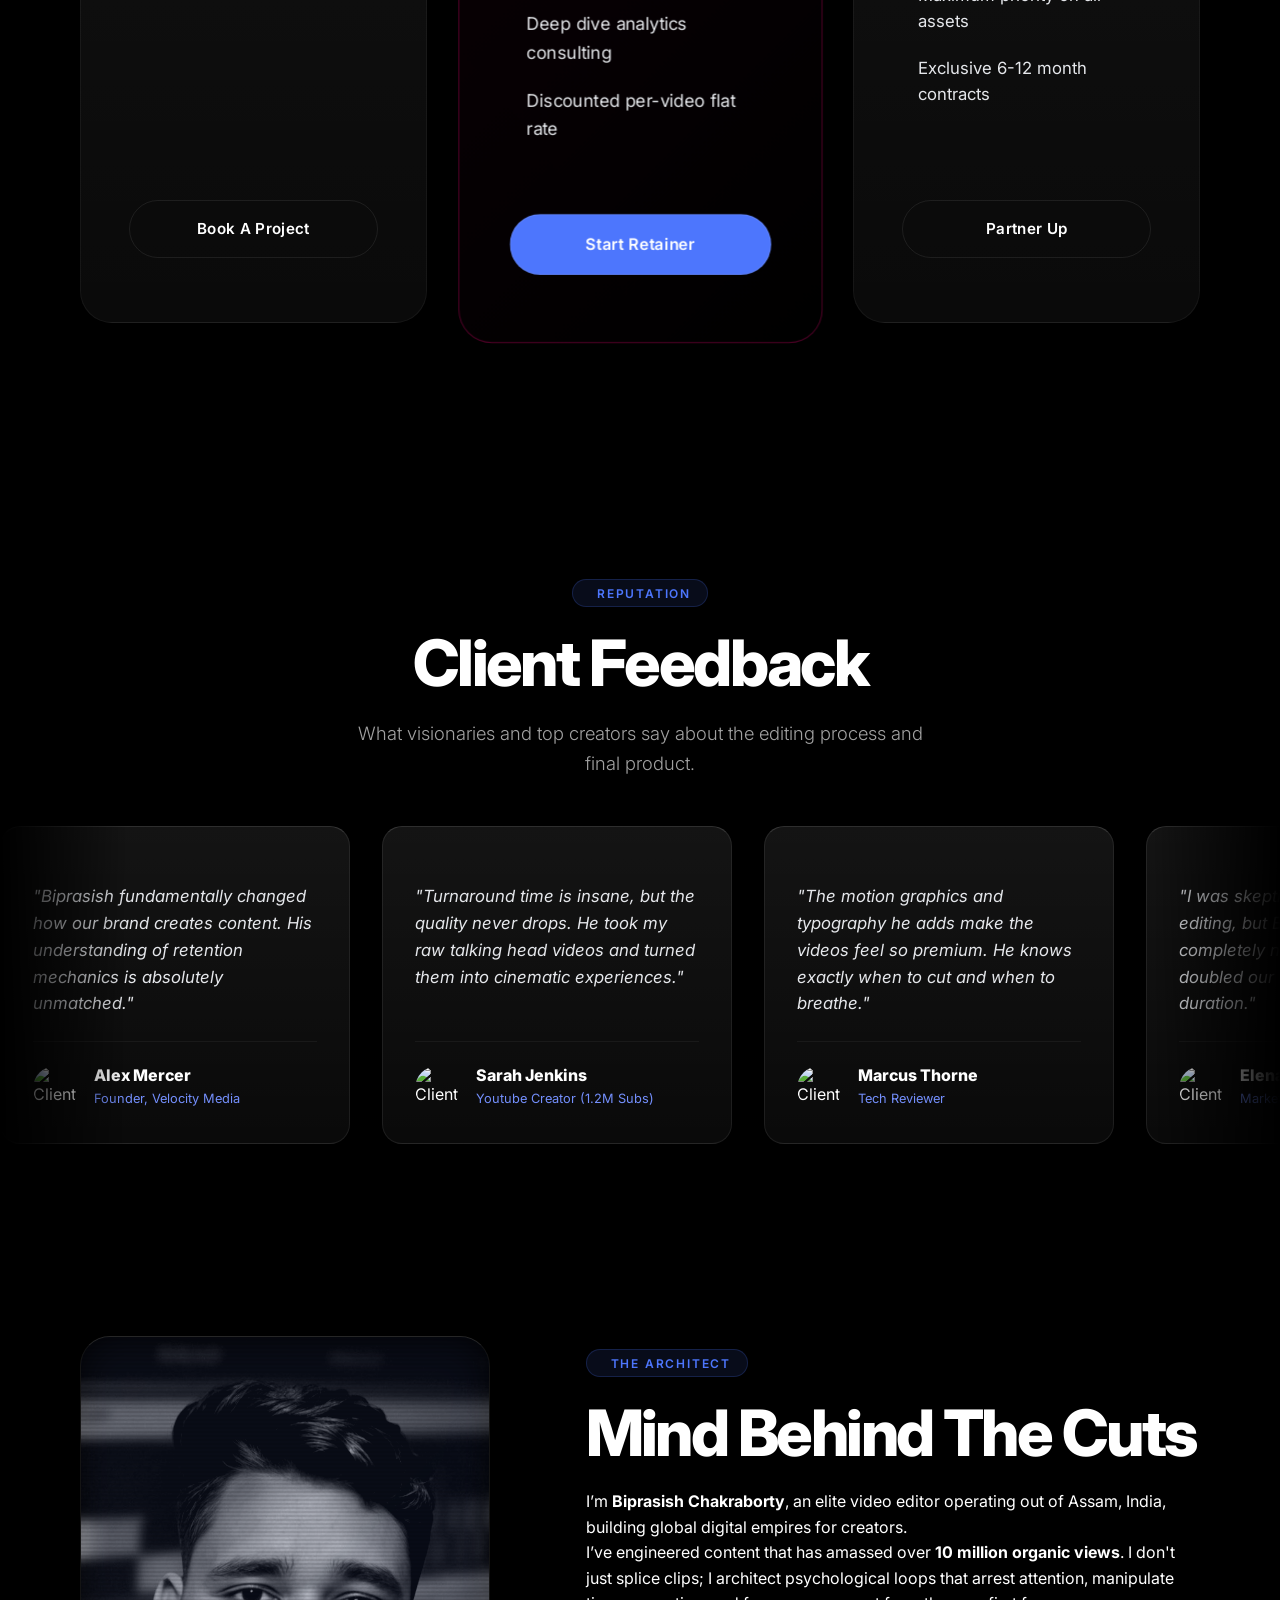
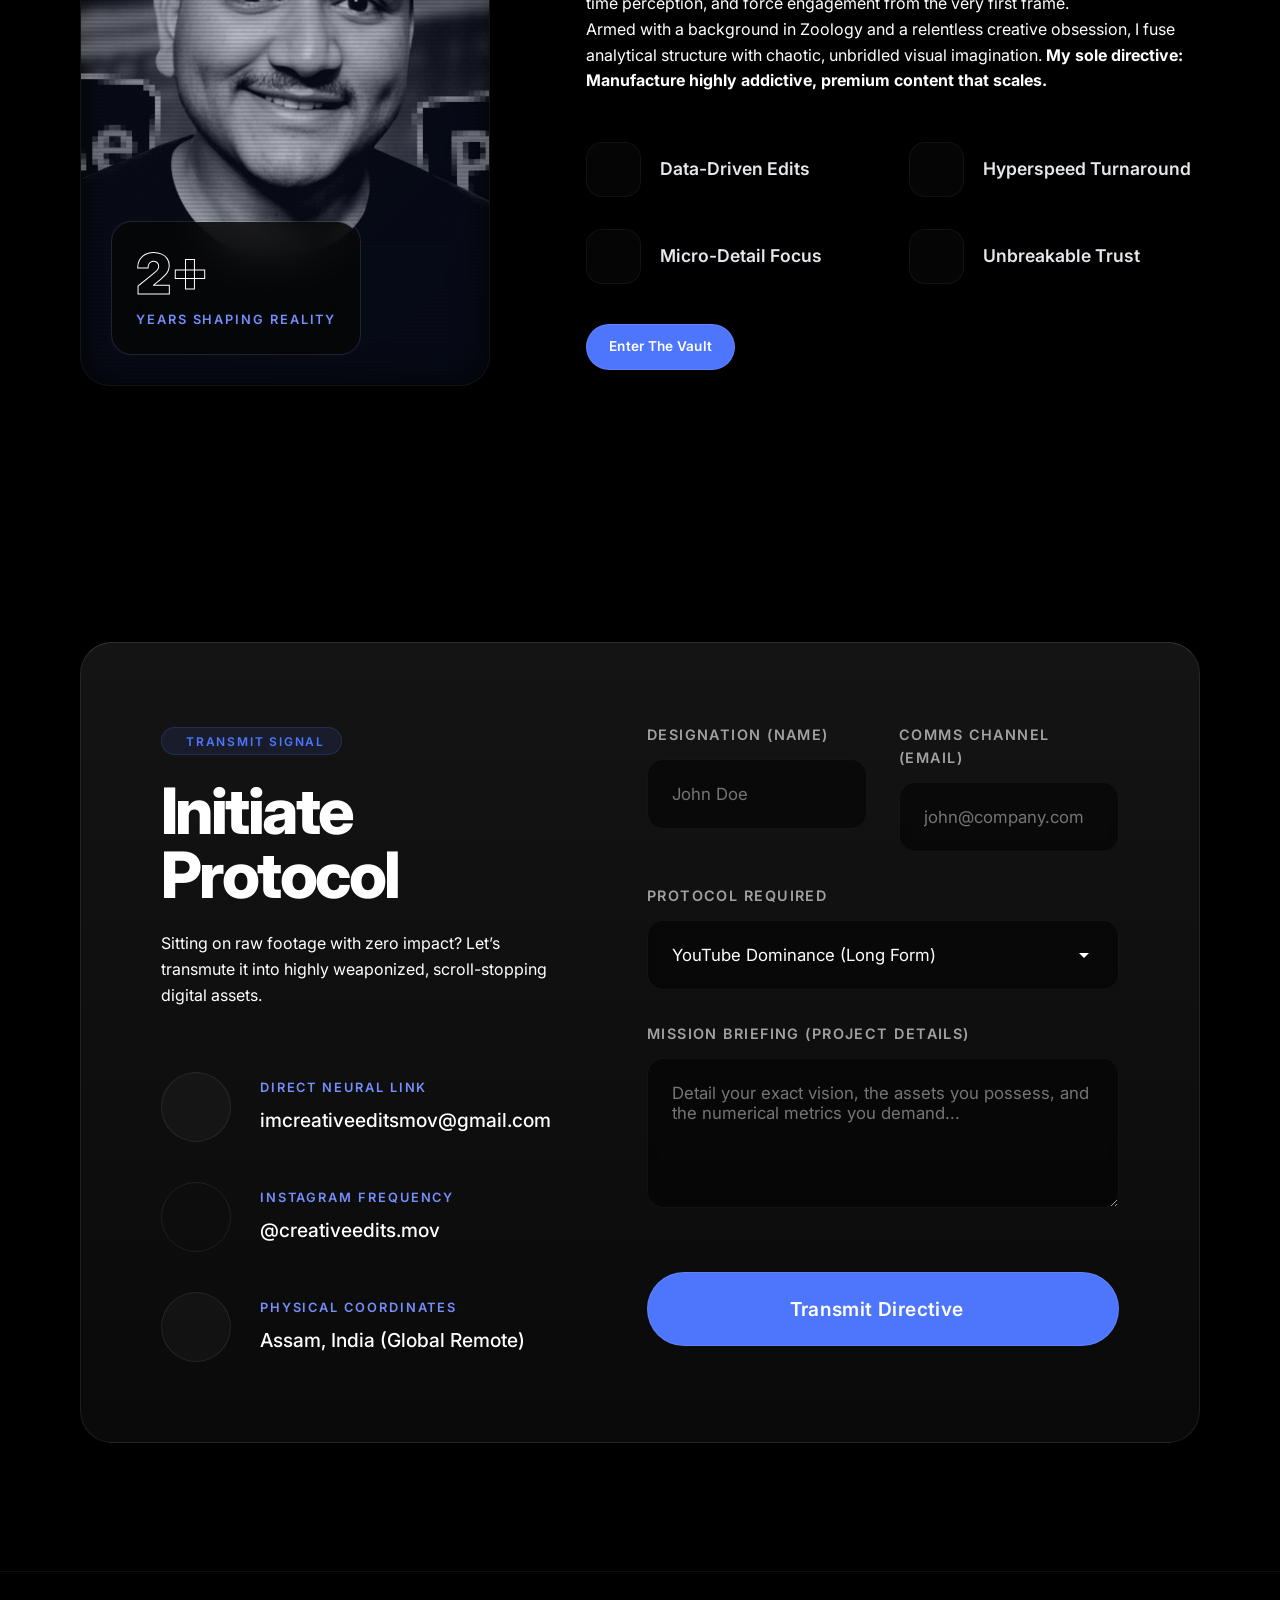
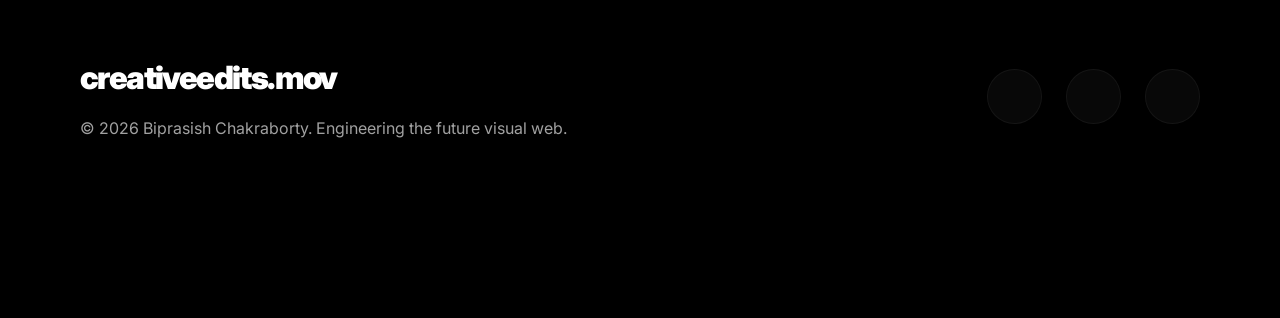
==== commit 8dbc6c87: "Add files via upload" ====
--- a/index.html
+++ b/index.html
@@ -838,7 +838,7 @@
 
                 <div class="ai-body" id="ai-chat-body" data-lenis-prevent>
                     <div class="ai-message system">
-                        <div class="msg-bubble">Initializing Neural Link with Gemini AI...</div>
+                        <div class="msg-bubble">Initializing Neural Link with Groq AI...</div>
                     </div>
                 </div>
 
@@ -855,14 +855,6 @@
             </button>
         </div>
 
-        <script type="importmap">
-            {
-              "imports": {
-                "@google/generative-ai": "https://esm.run/@google/generative-ai"
-              }
-            }
-        </script>
-
         <script src="script.js" type="module"></script>
 </body>
 
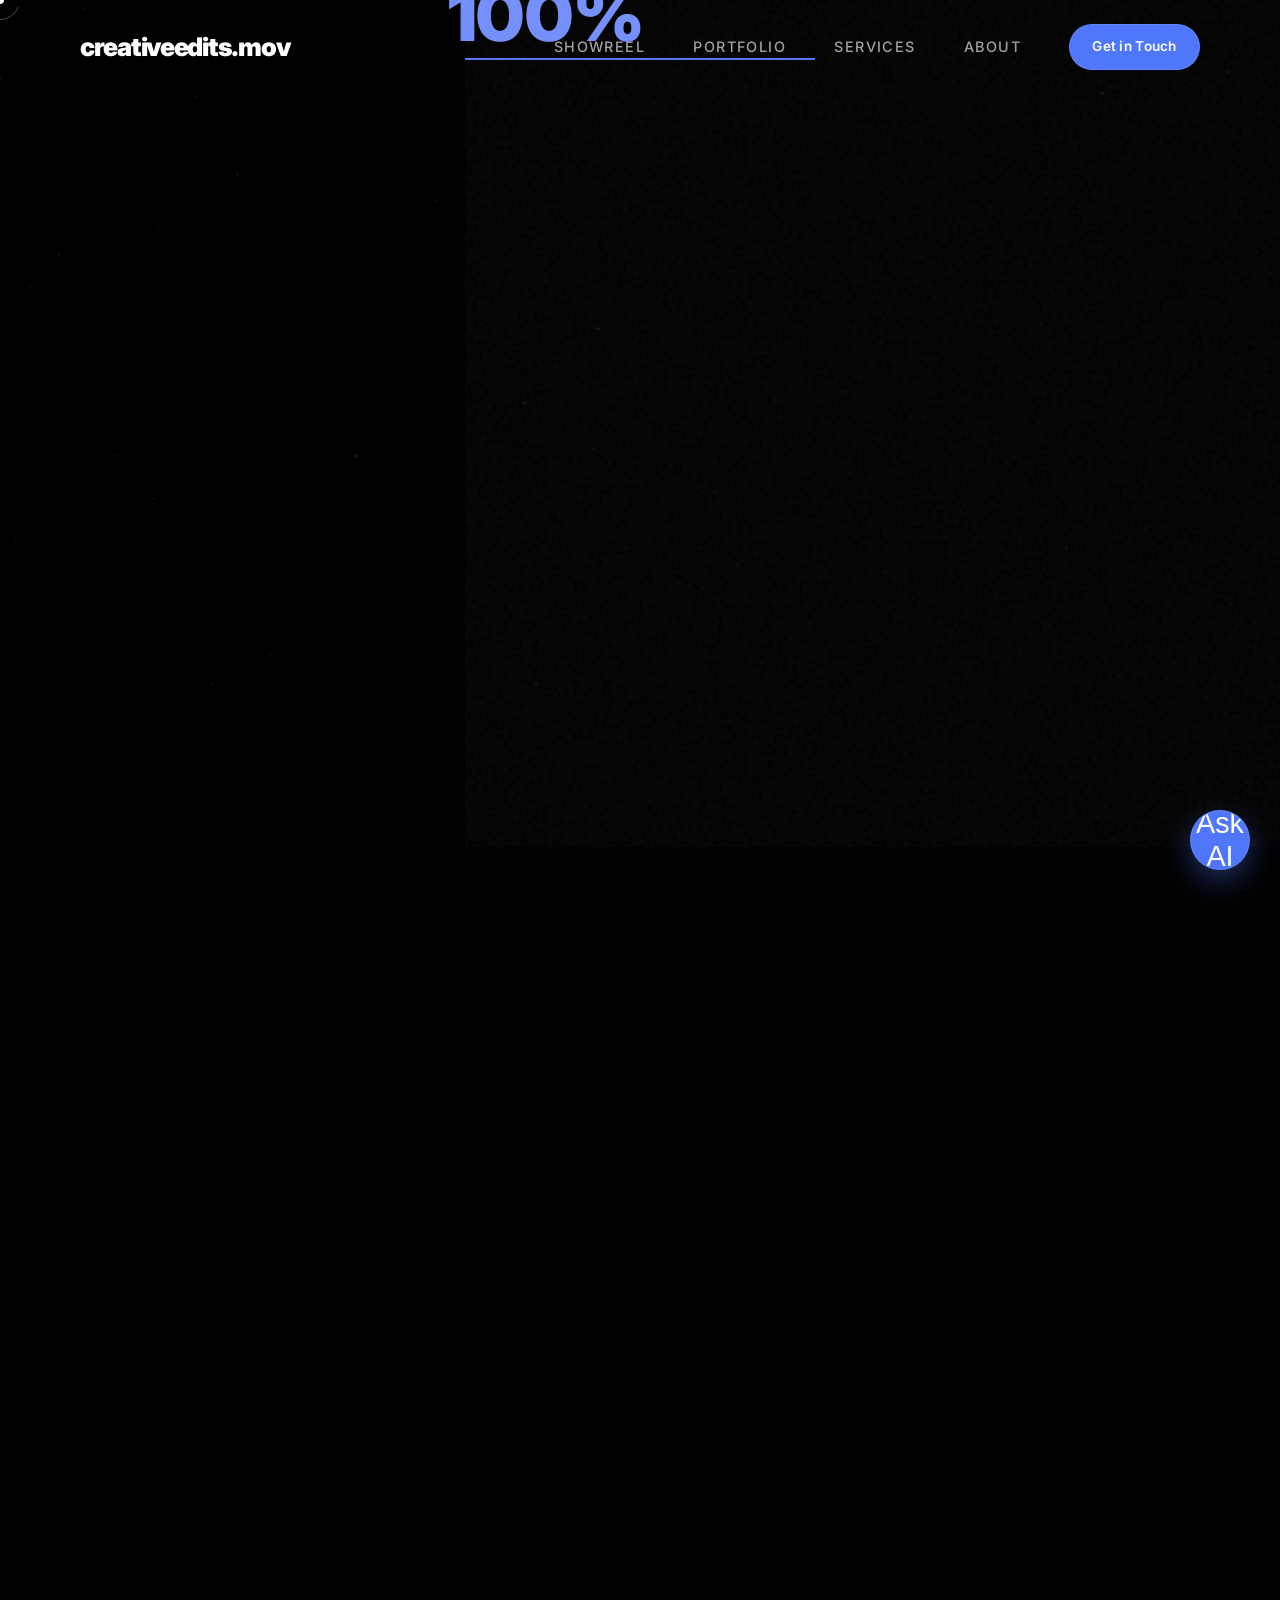
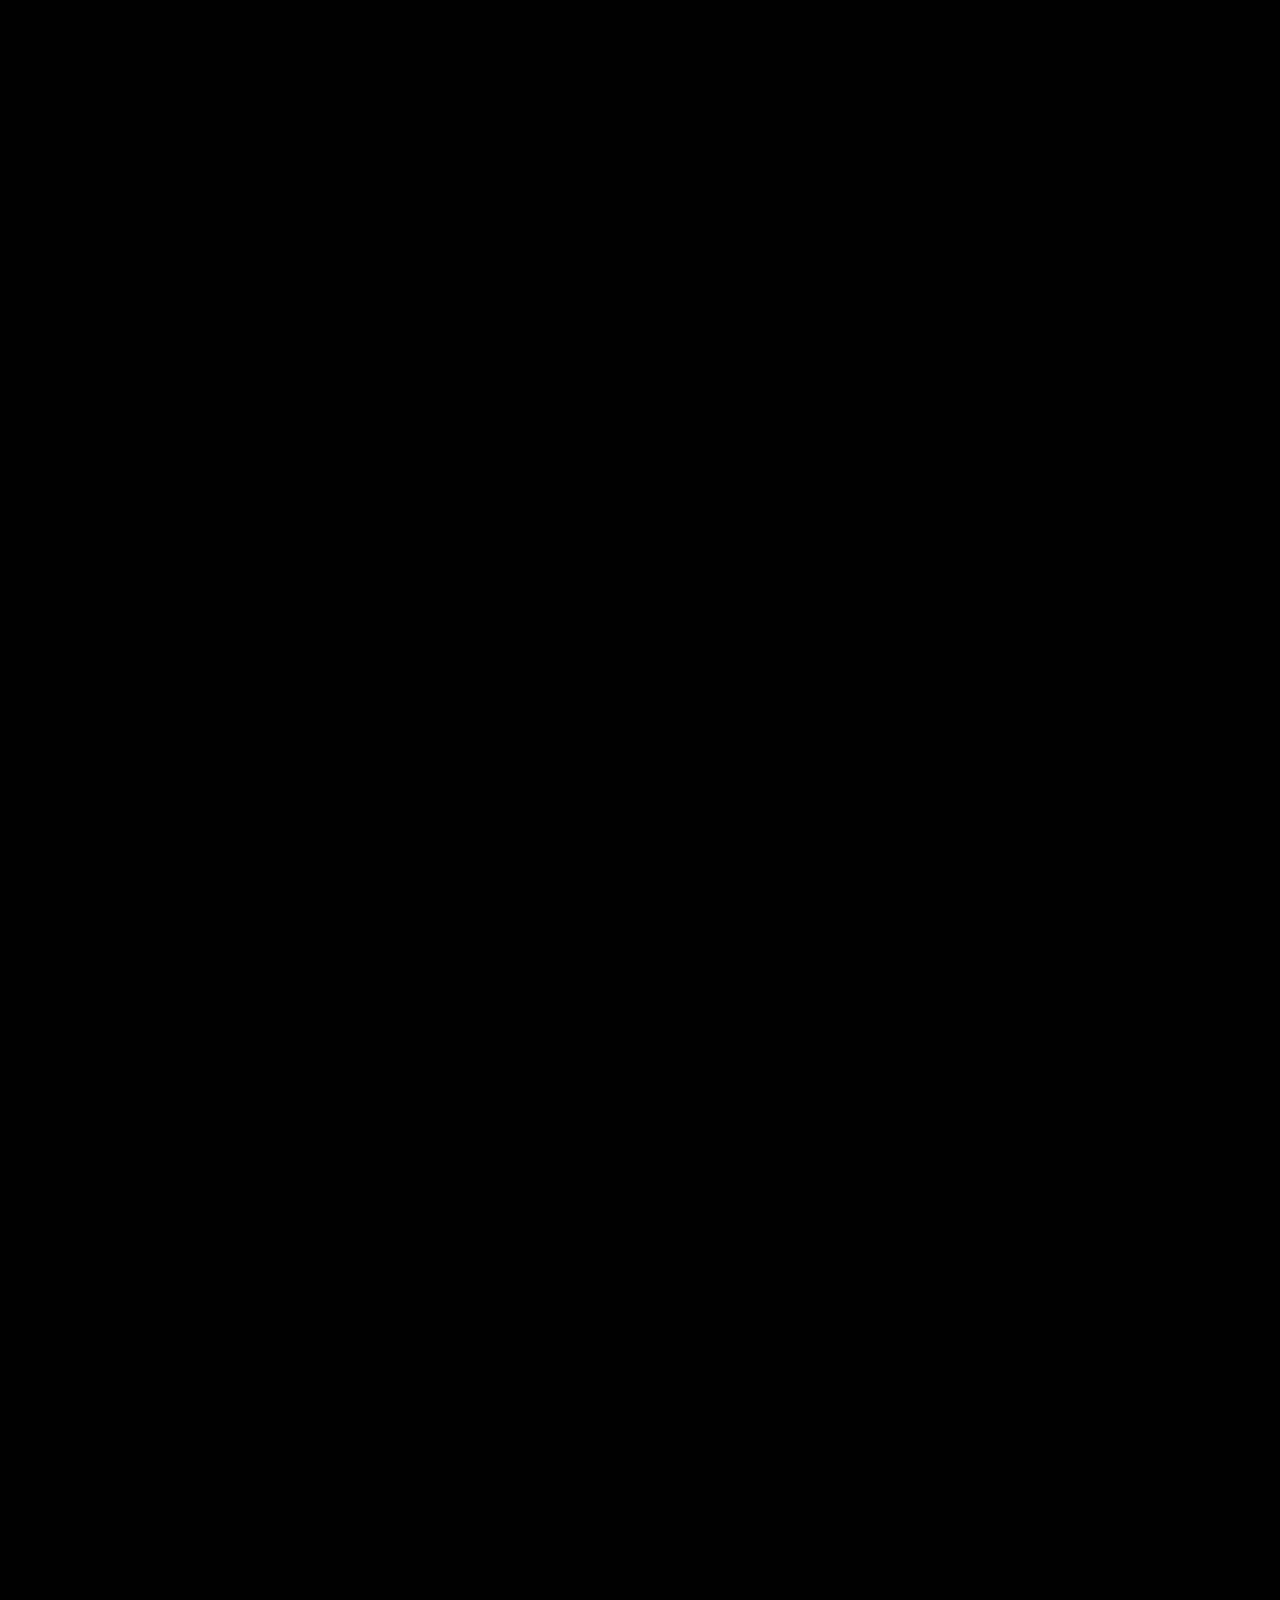
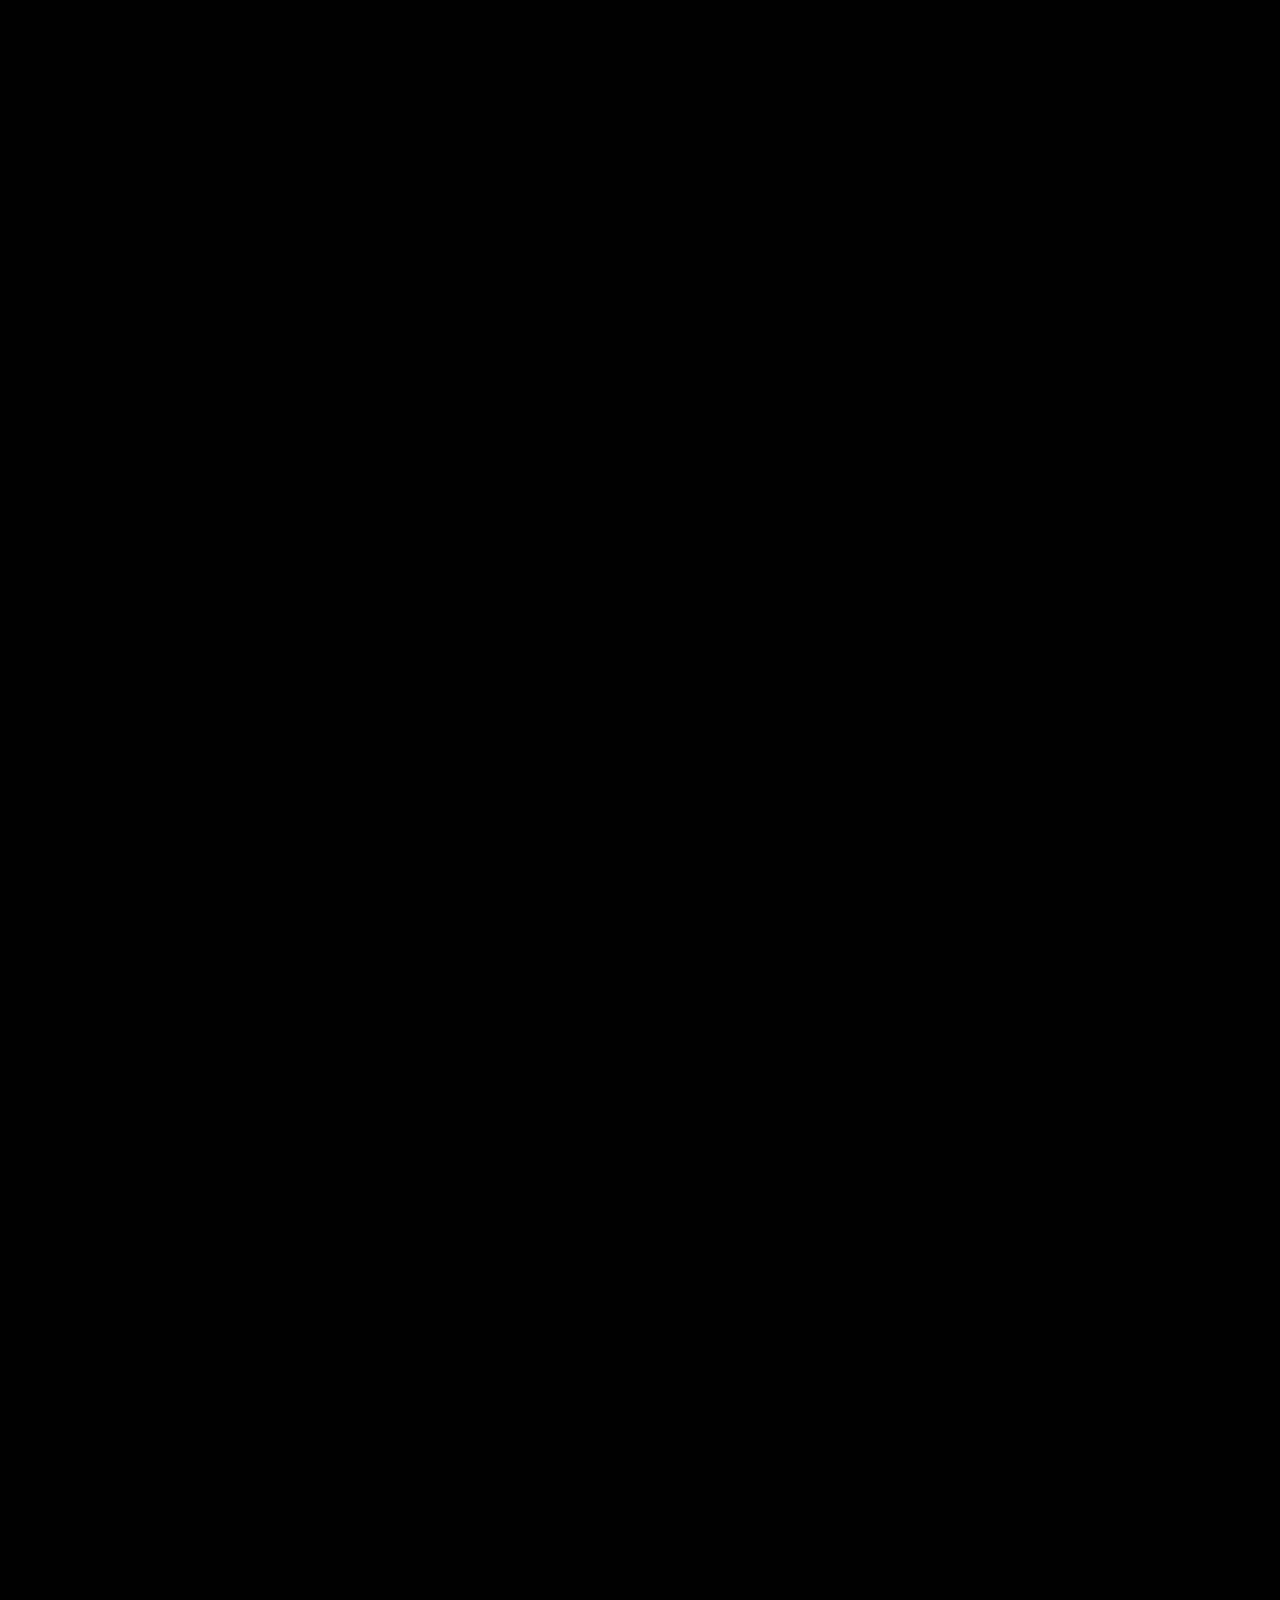
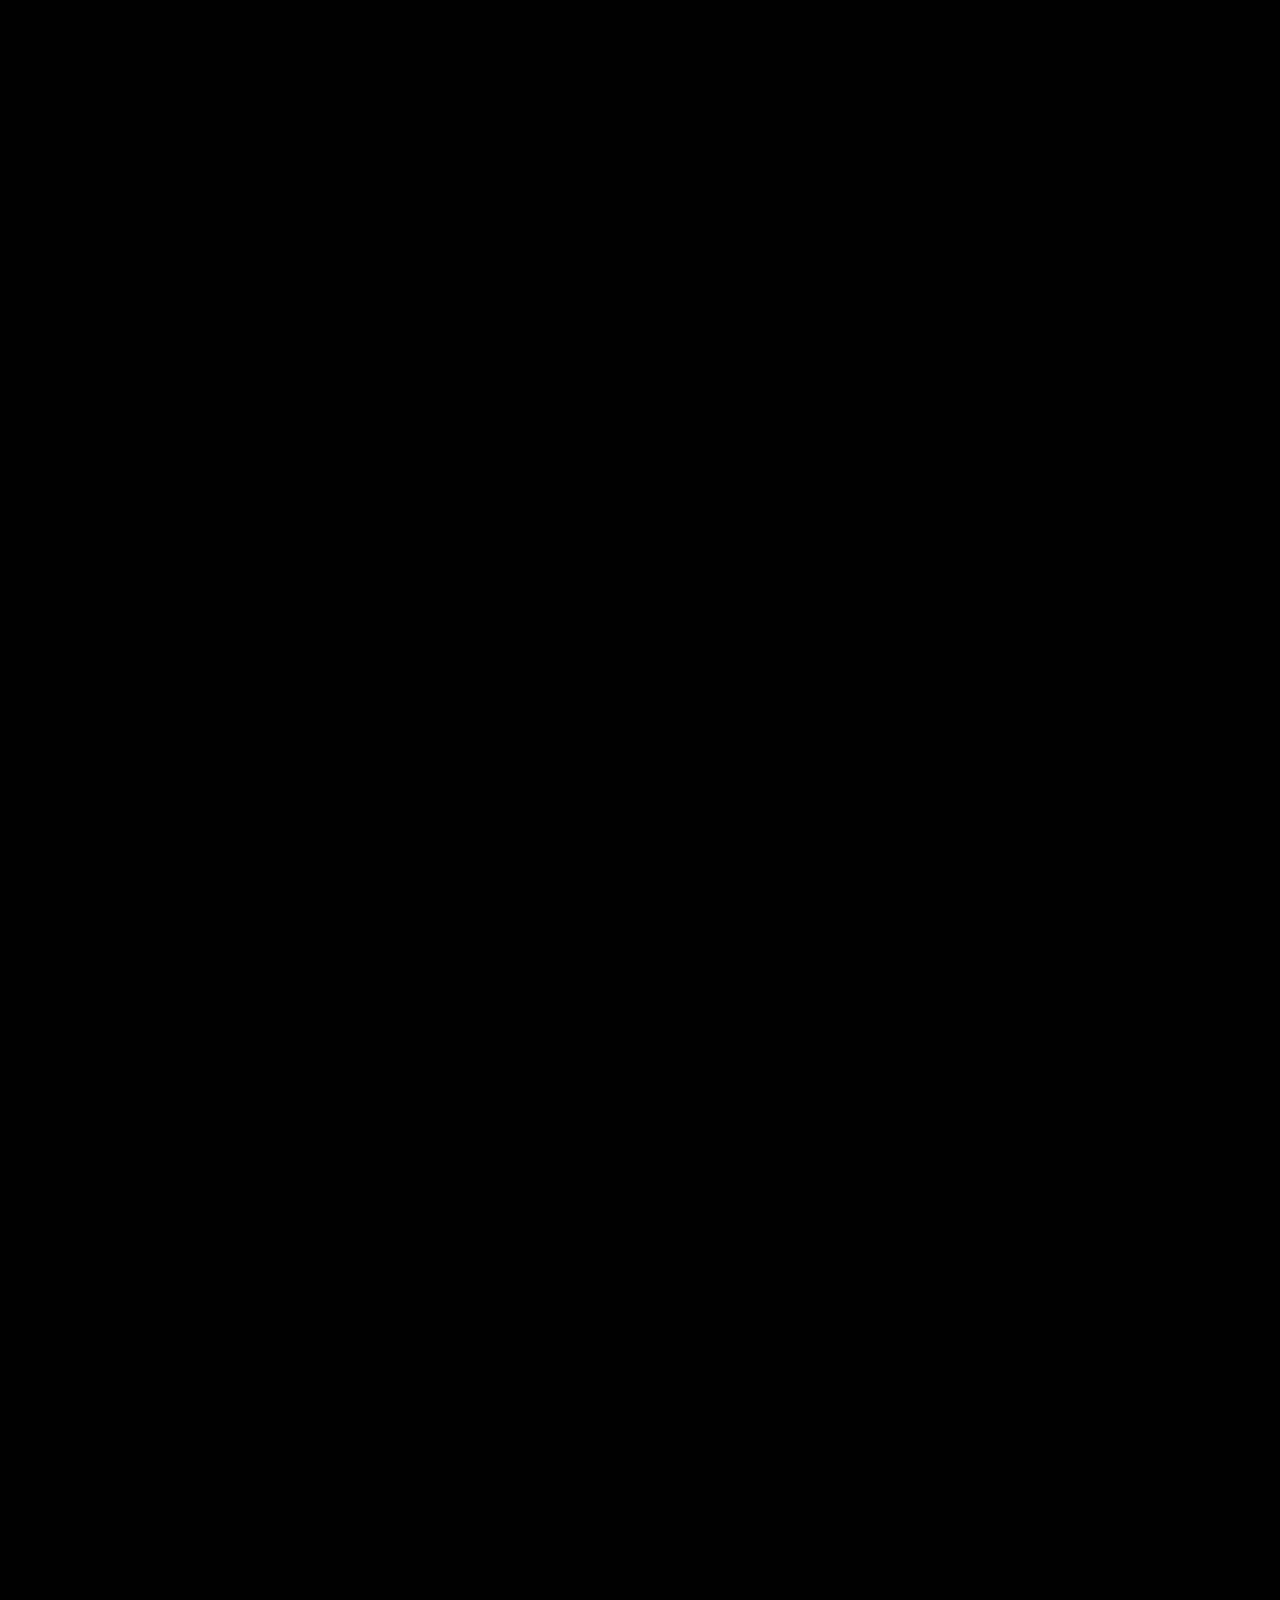
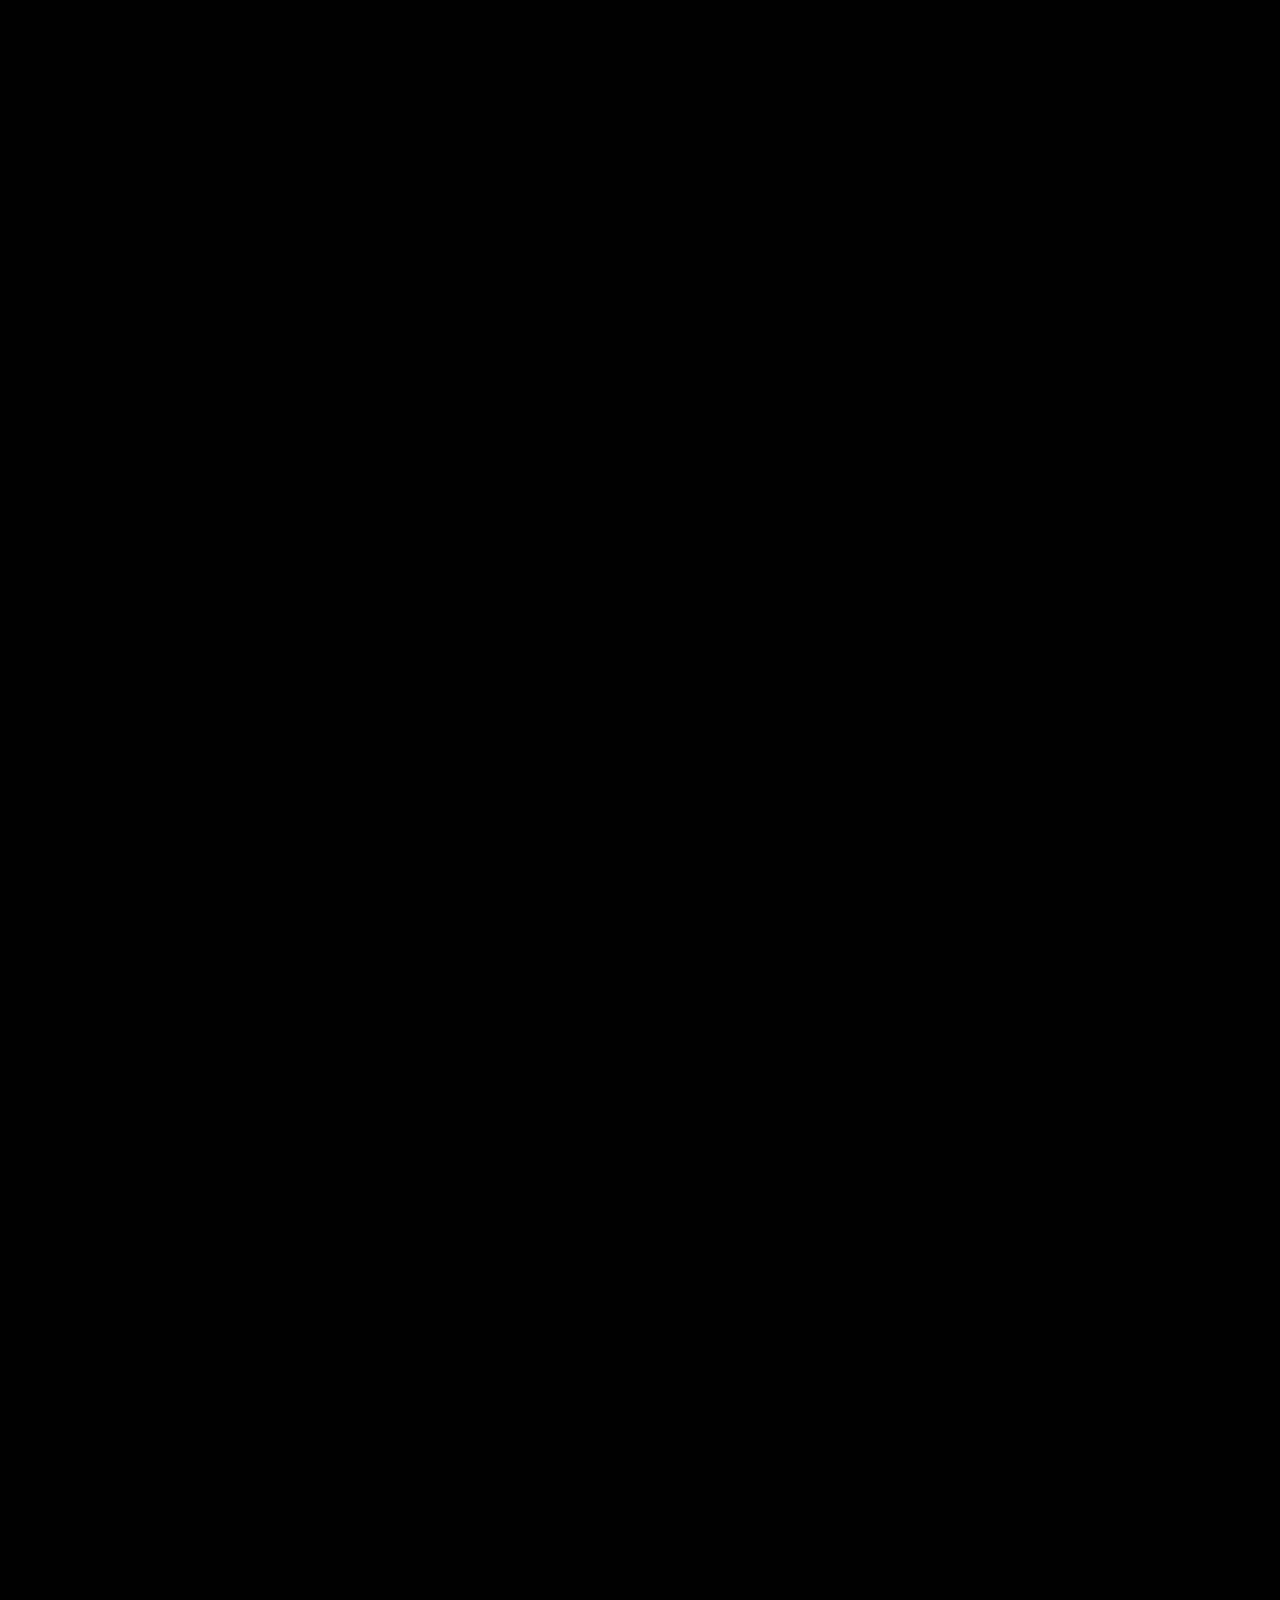
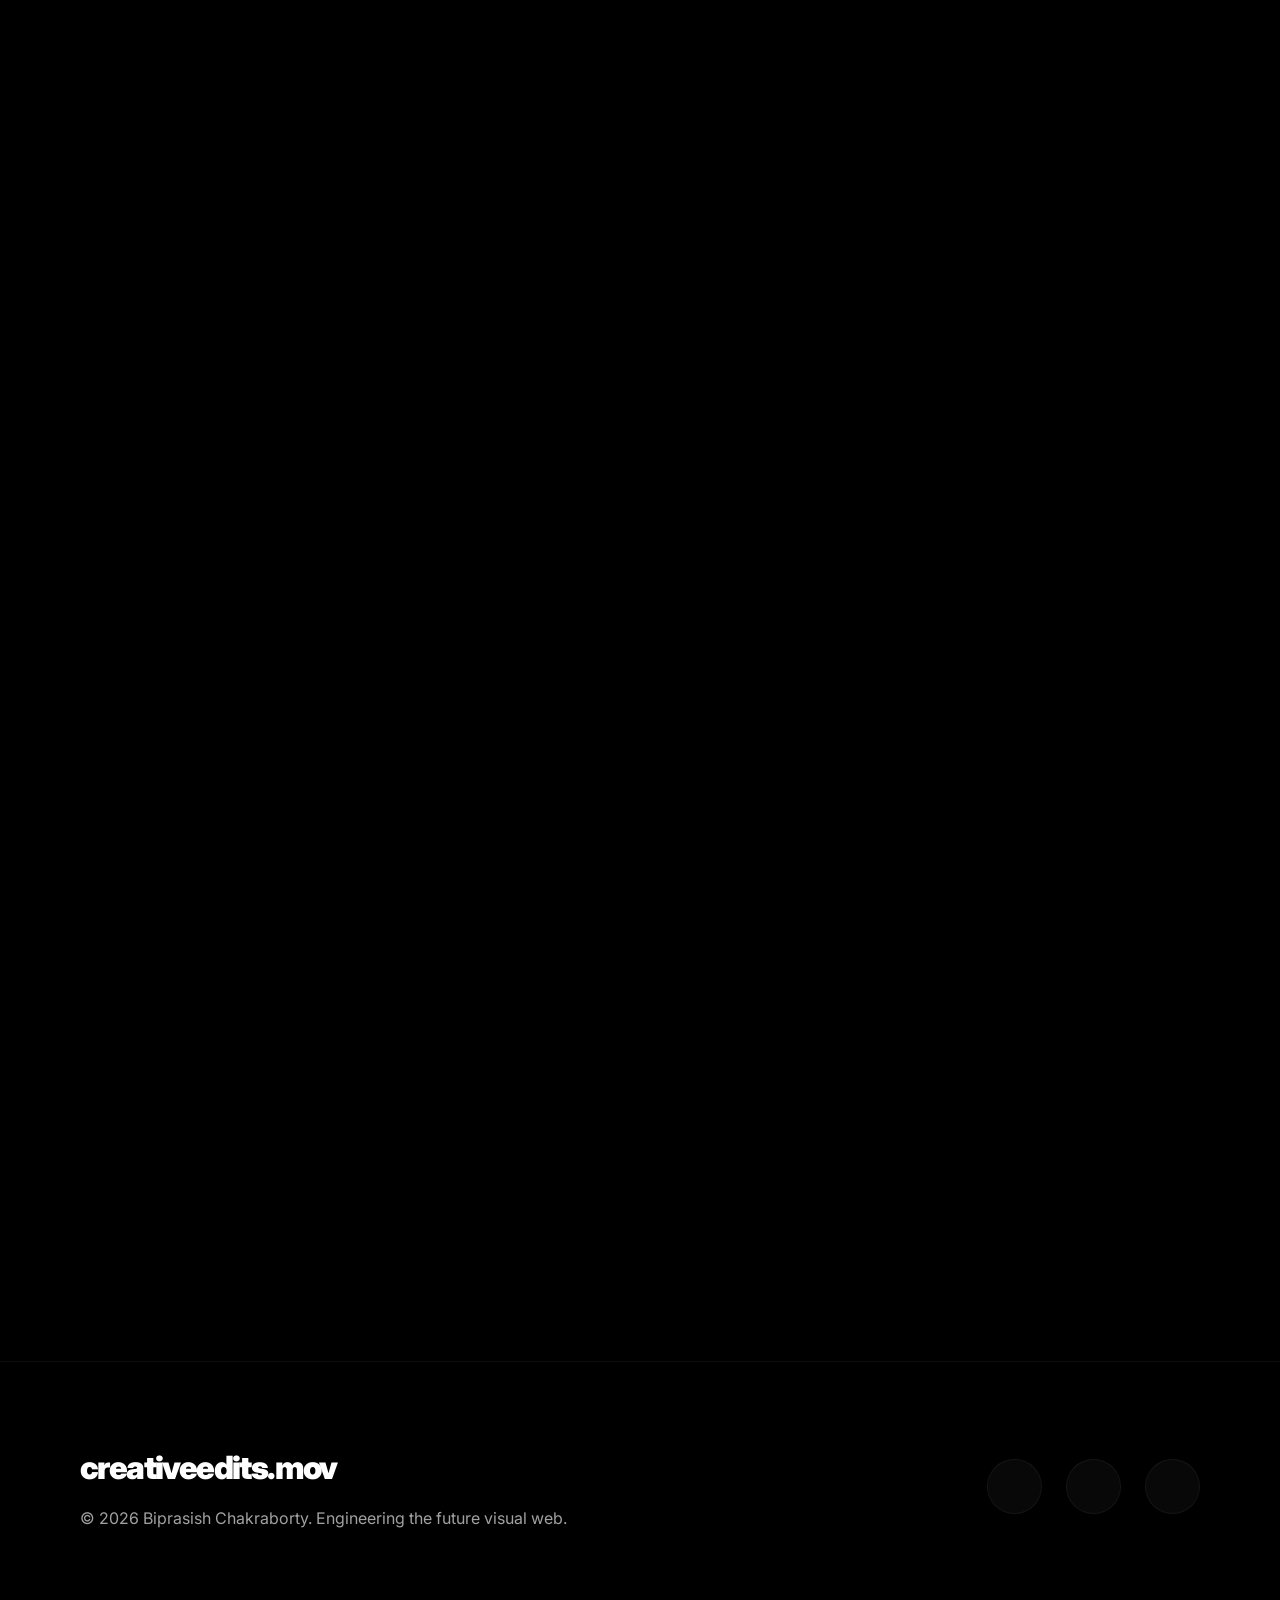
==== commit a5717d32: "Add files via upload" ====
--- a/index.html
+++ b/index.html
@@ -23,6 +23,7 @@
     <script src="https://cdnjs.cloudflare.com/ajax/libs/gsap/3.12.2/gsap.min.js"></script>
     <script src="https://cdnjs.cloudflare.com/ajax/libs/gsap/3.12.2/ScrollTrigger.min.js"></script>
     <script src="https://unpkg.com/@studio-freight/lenis@1.0.36/dist/lenis.min.js"></script>
+
 </head>
 
 <body>
@@ -37,7 +38,6 @@
             <div class="loader-noise"></div>
         </div>
     </div>
-
     <!-- Custom Cursor -->
     <div class="cursor-dot"></div>
     <div class="cursor-outline"></div>
--- a/styles.css
+++ b/styles.css
@@ -784,7 +784,7 @@
     left: 0;
     width: 100%;
     height: 100%;
-    background: linear-gradient(to bottom, rgba(5, 5, 5, 0.3) 0%, rgba(5, 5, 5, 0.95) 100%);
+    background: linear-gradient(to bottom, rgba(0, 0, 0, 0.4) 0%, rgba(0, 0, 0, 1) 100%);
     pointer-events: none;
 }
 
@@ -1127,7 +1127,7 @@
     left: 0;
     right: 0;
     bottom: 0;
-    background: radial-gradient(circle at 50% 0%, rgba(0, 240, 255, 0.1), transparent 60%);
+    background: radial-gradient(circle at 50% 0%, rgba(77, 118, 253, 0.05), transparent 70%);
     pointer-events: none;
     opacity: 0;
     transition: opacity 0.5s ease;
@@ -1252,28 +1252,40 @@
     transform: scale(1.1);
 }
 
-/* Portfolio */
+/* Portfolio - Cinematic Horizontal Scroll Support */
+.portfolio-category {
+    overflow: hidden;
+    /* Hide horizontal scrollbar */
+    width: 100%;
+}
+
 .vertical-grid {
-    display: grid;
-    grid-template-columns: repeat(5, 1fr);
-    gap: 1.5rem;
-}
-
-@media (max-width: 1200px) {
-    .vertical-grid {
-        grid-template-columns: repeat(4, 1fr);
-    }
+    display: flex;
+    flex-wrap: nowrap;
+    gap: 2rem;
+    width: fit-content;
+    padding-right: 20px;
+    /* Optional end padding */
+}
+
+.vertical-grid .portfolio-card {
+    min-width: 320px;
+    max-width: 320px;
+    flex-shrink: 0;
+    will-change: transform;
 }
 
 @media (max-width: 900px) {
-    .vertical-grid {
-        grid-template-columns: repeat(3, 1fr);
+    .vertical-grid .portfolio-card {
+        min-width: 280px;
+        max-width: 280px;
     }
 }
 
 @media (max-width: 600px) {
-    .vertical-grid {
-        grid-template-columns: repeat(2, 1fr);
+    .vertical-grid .portfolio-card {
+        min-width: 260px;
+        max-width: 260px;
     }
 }
 
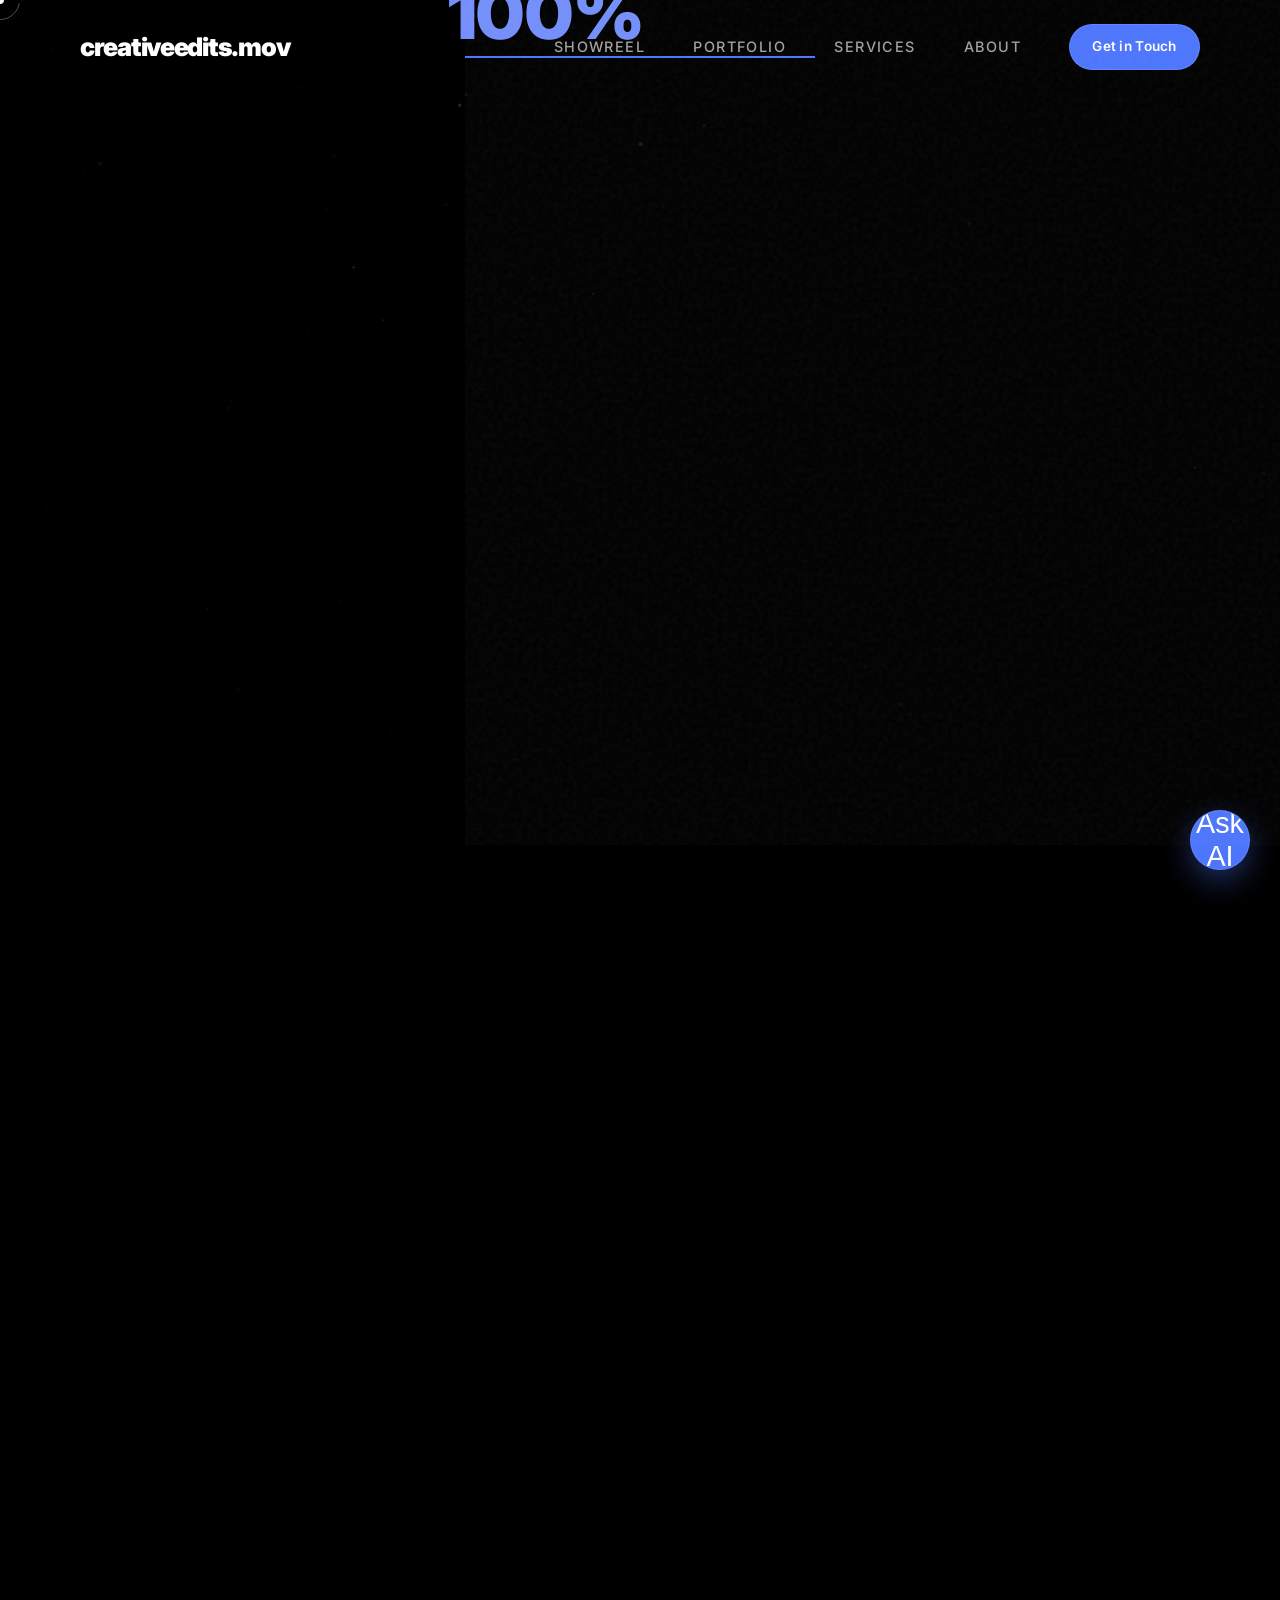
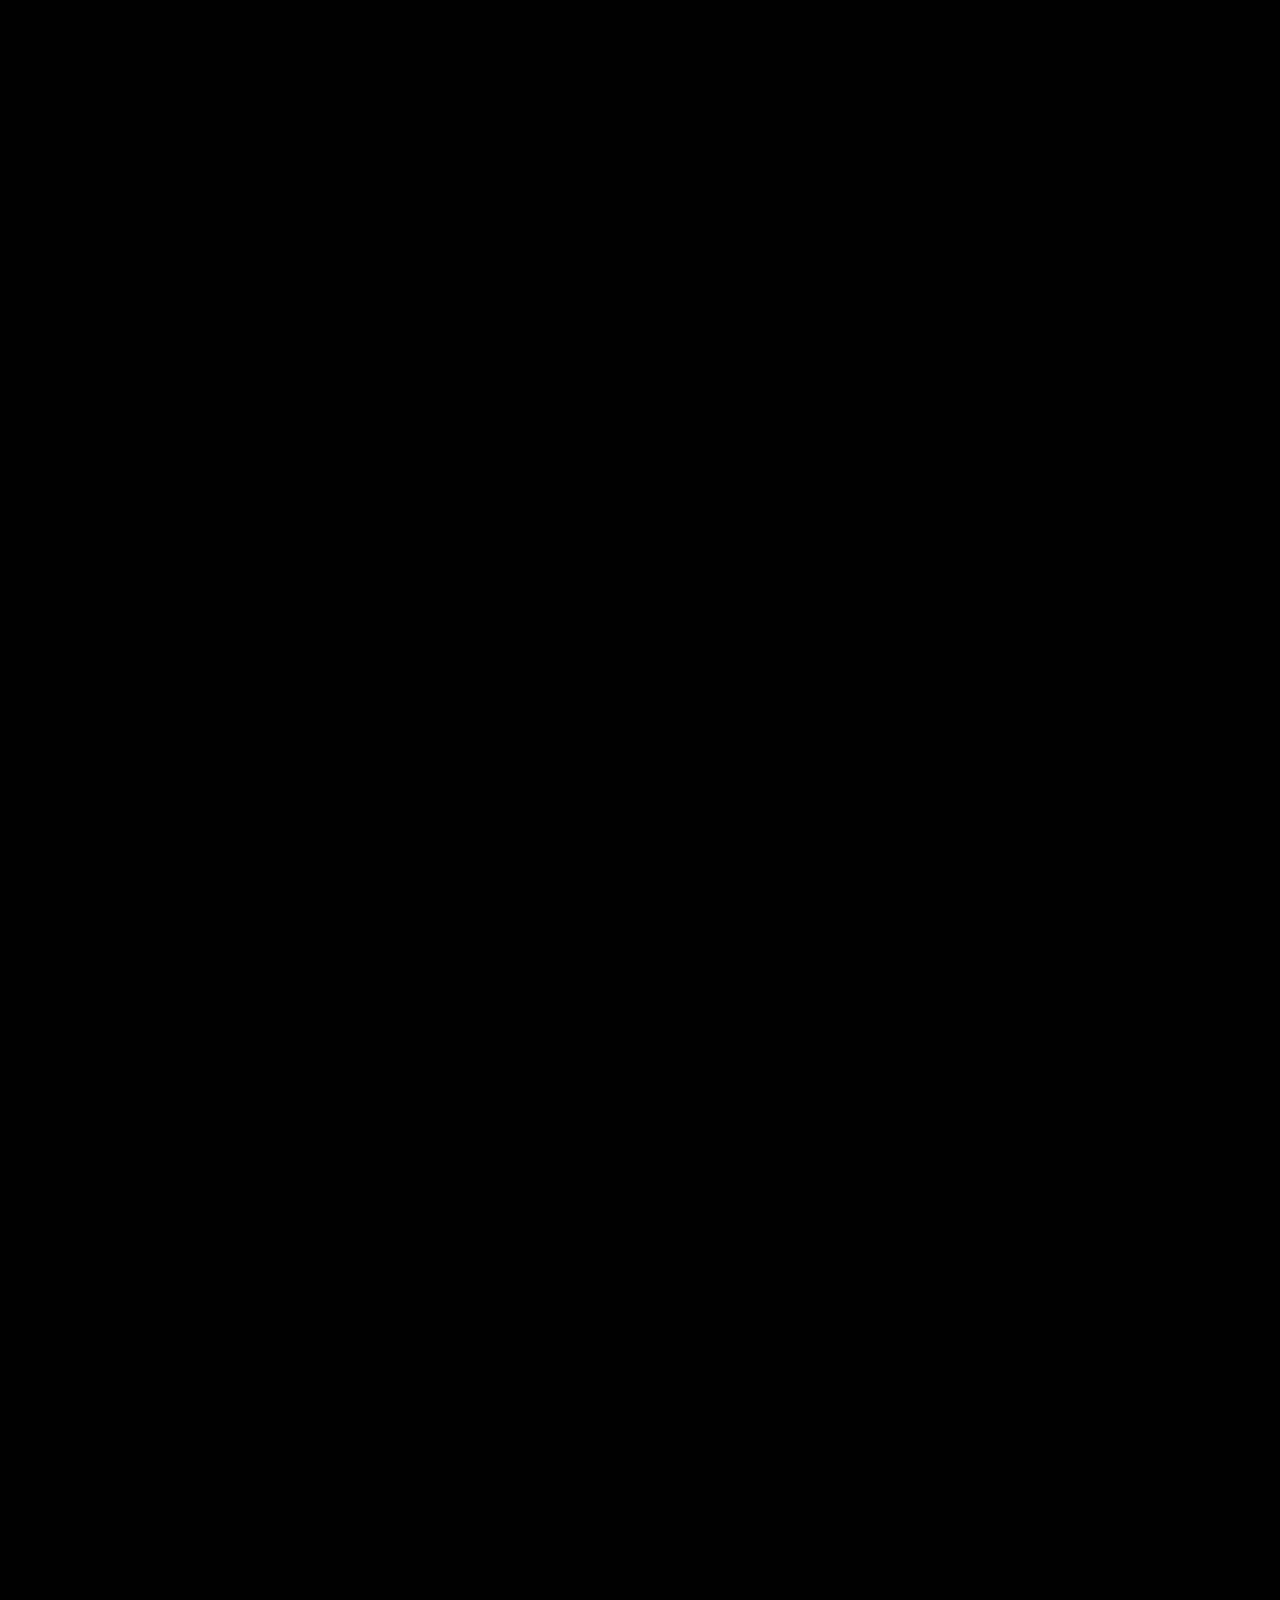
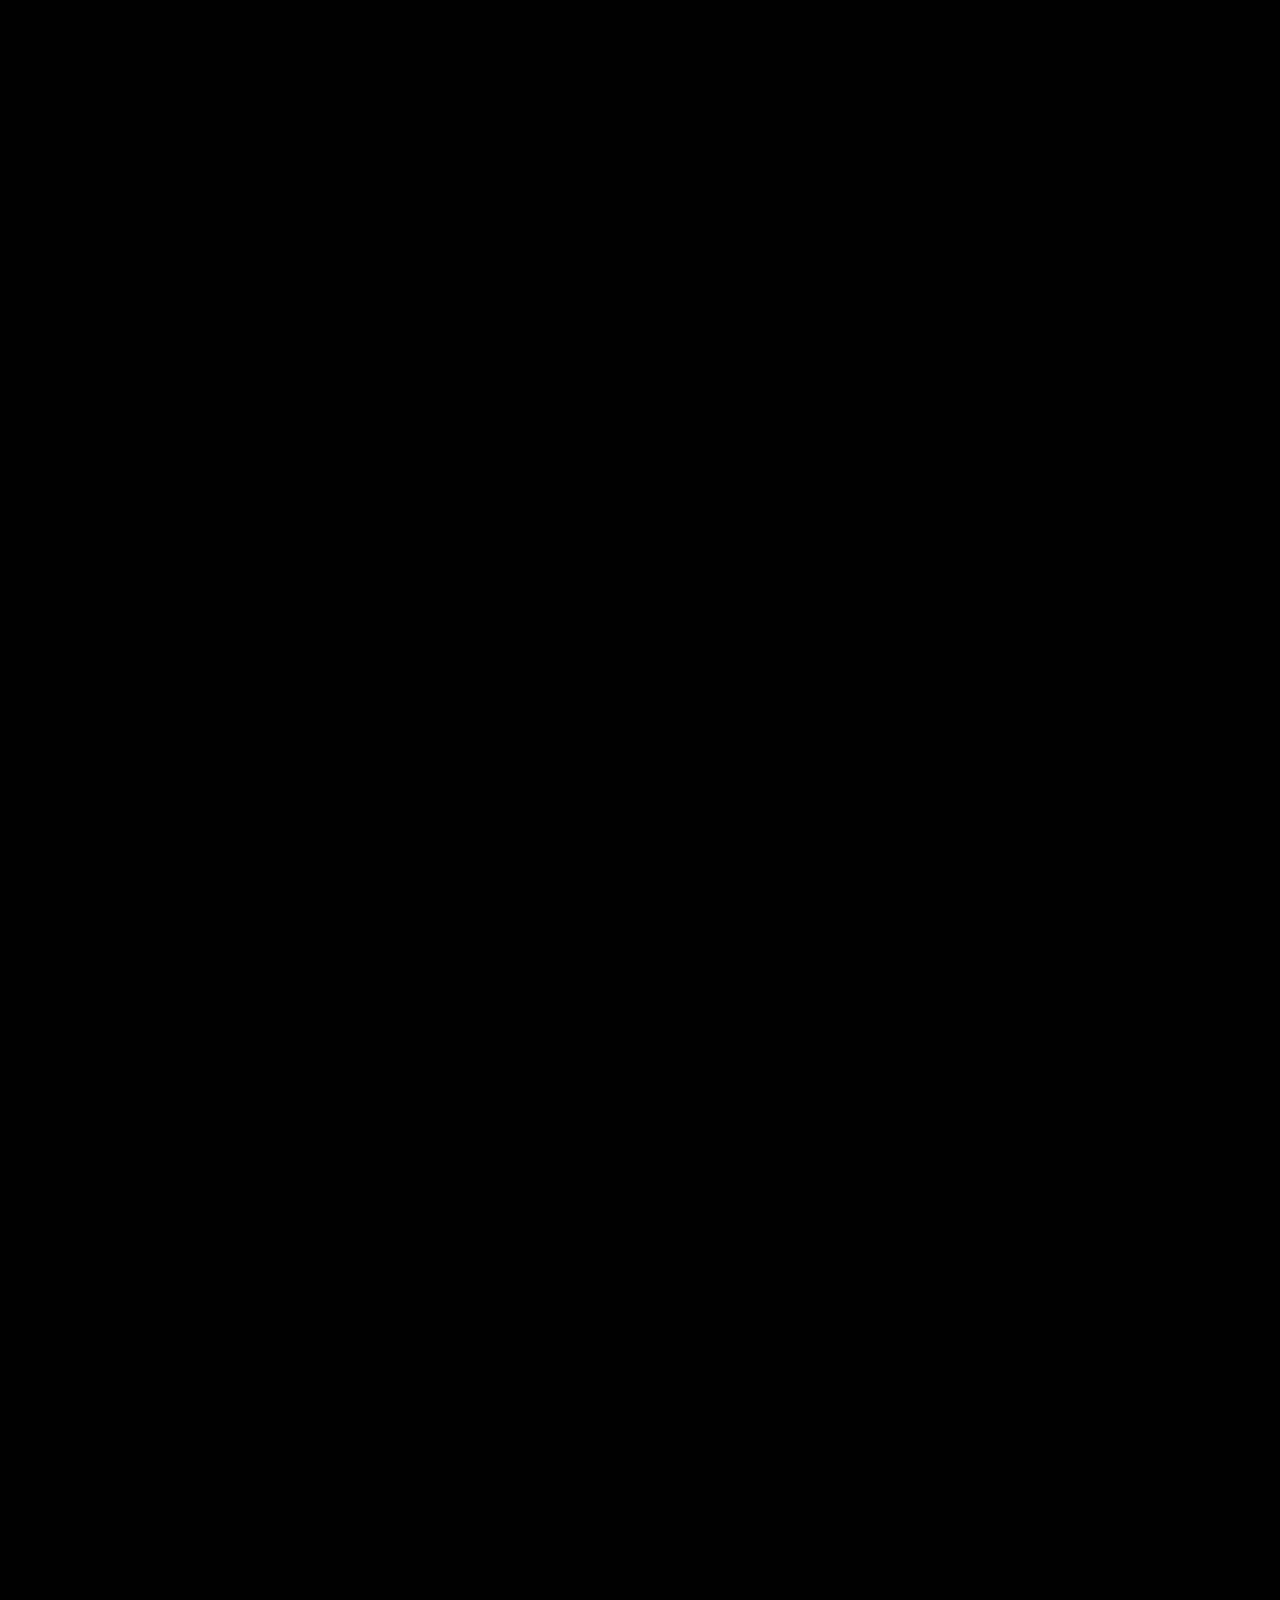
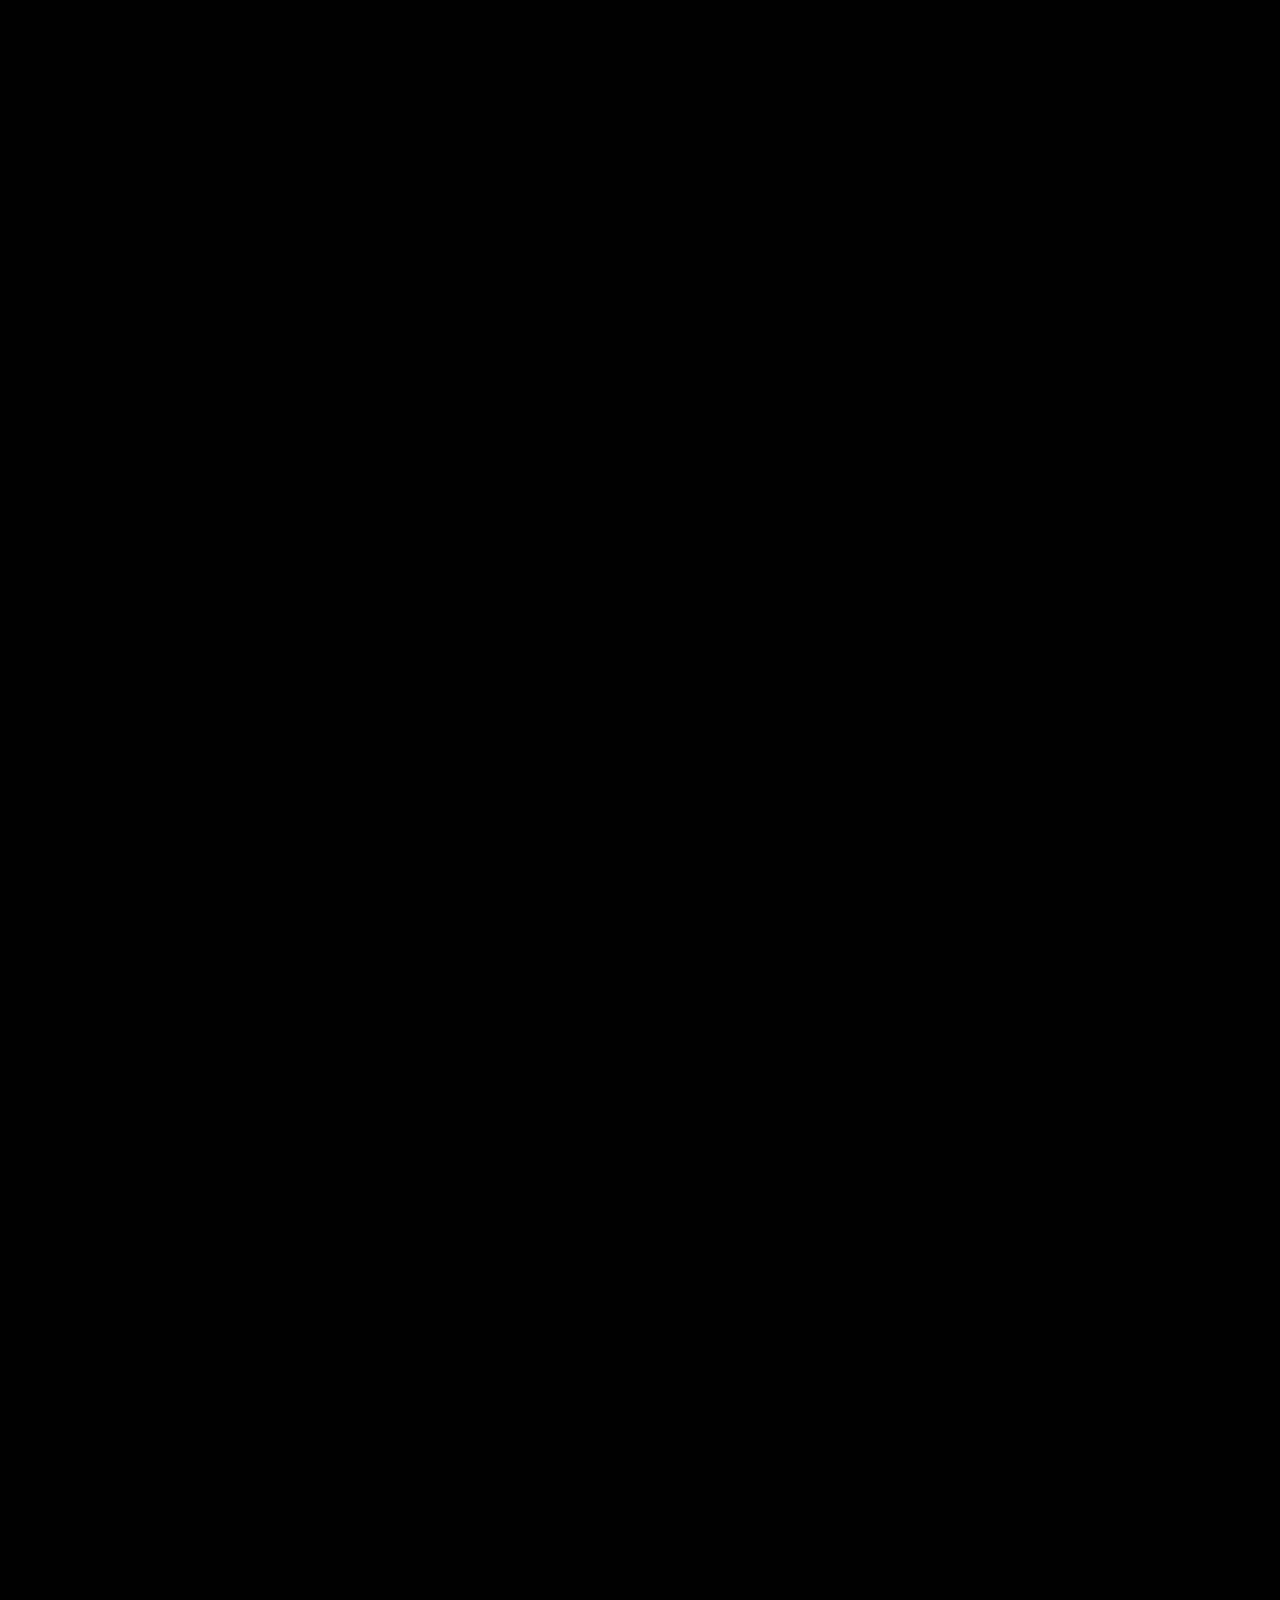
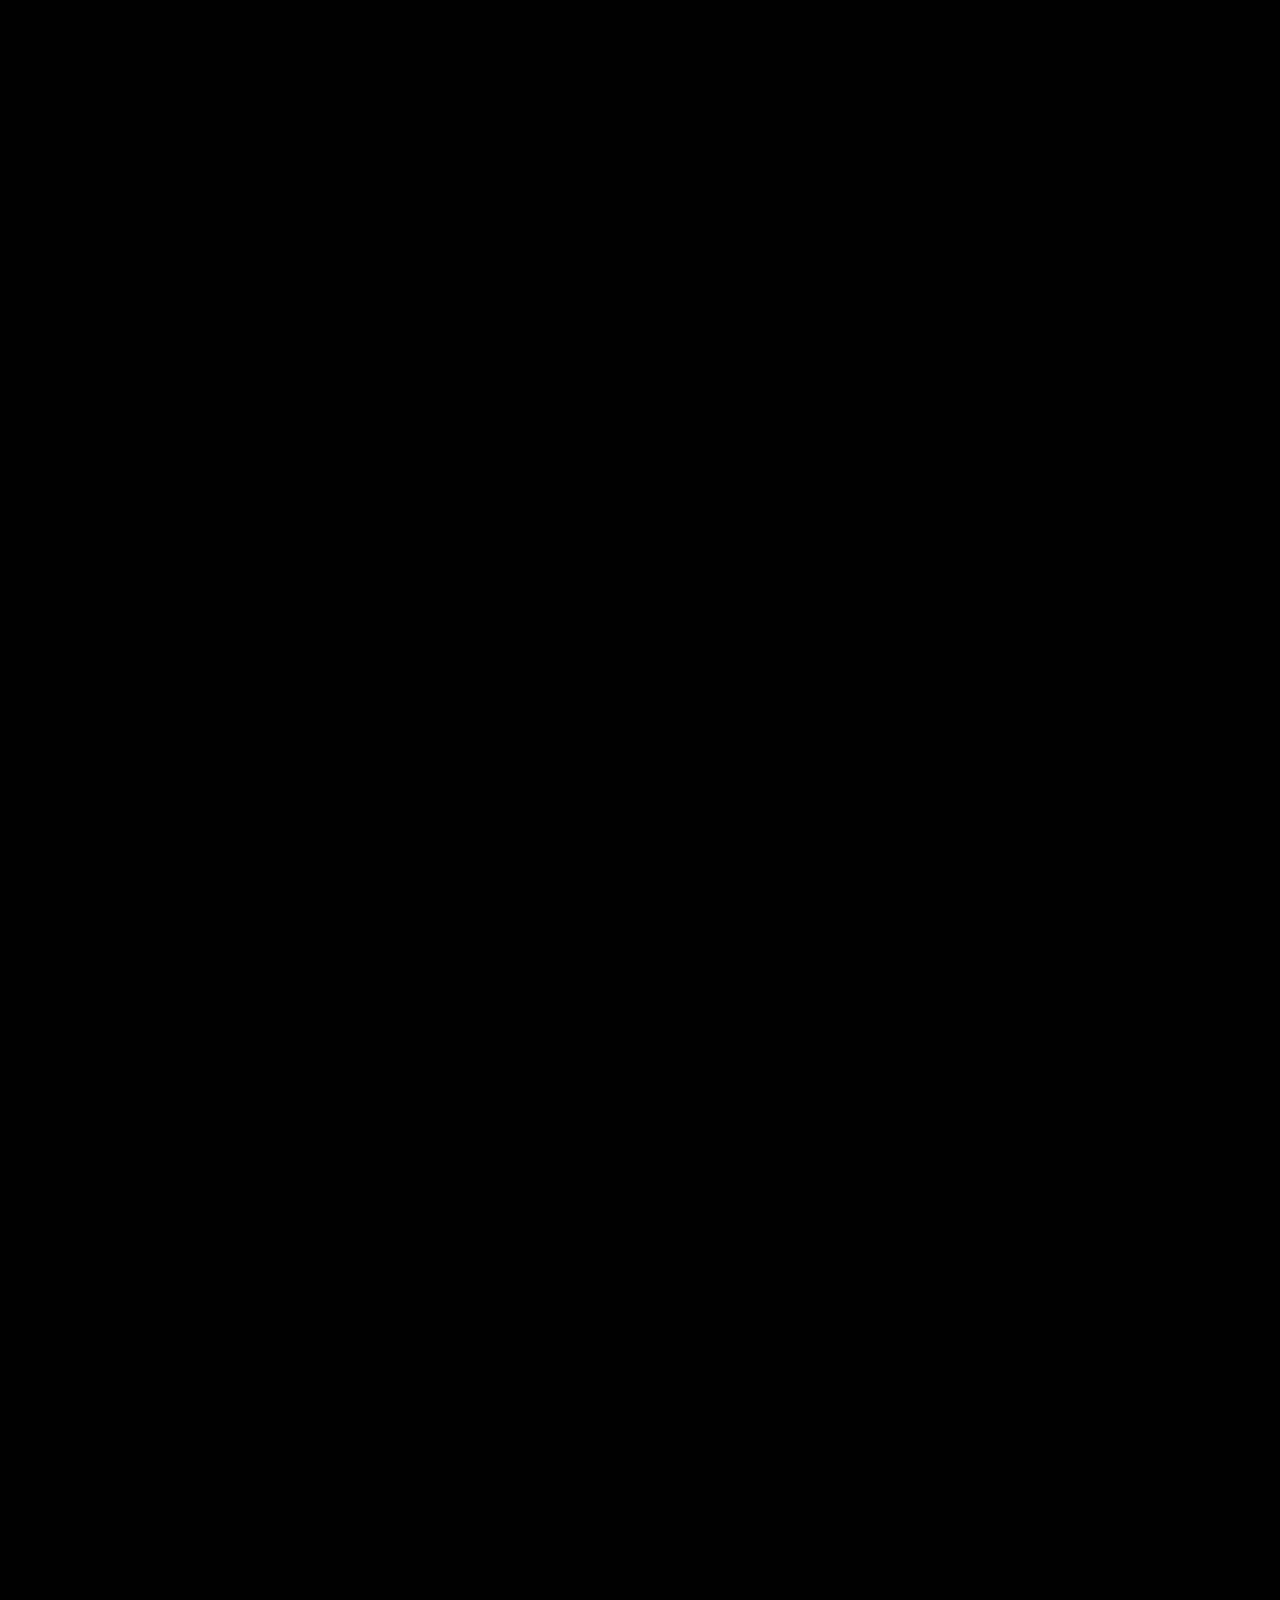
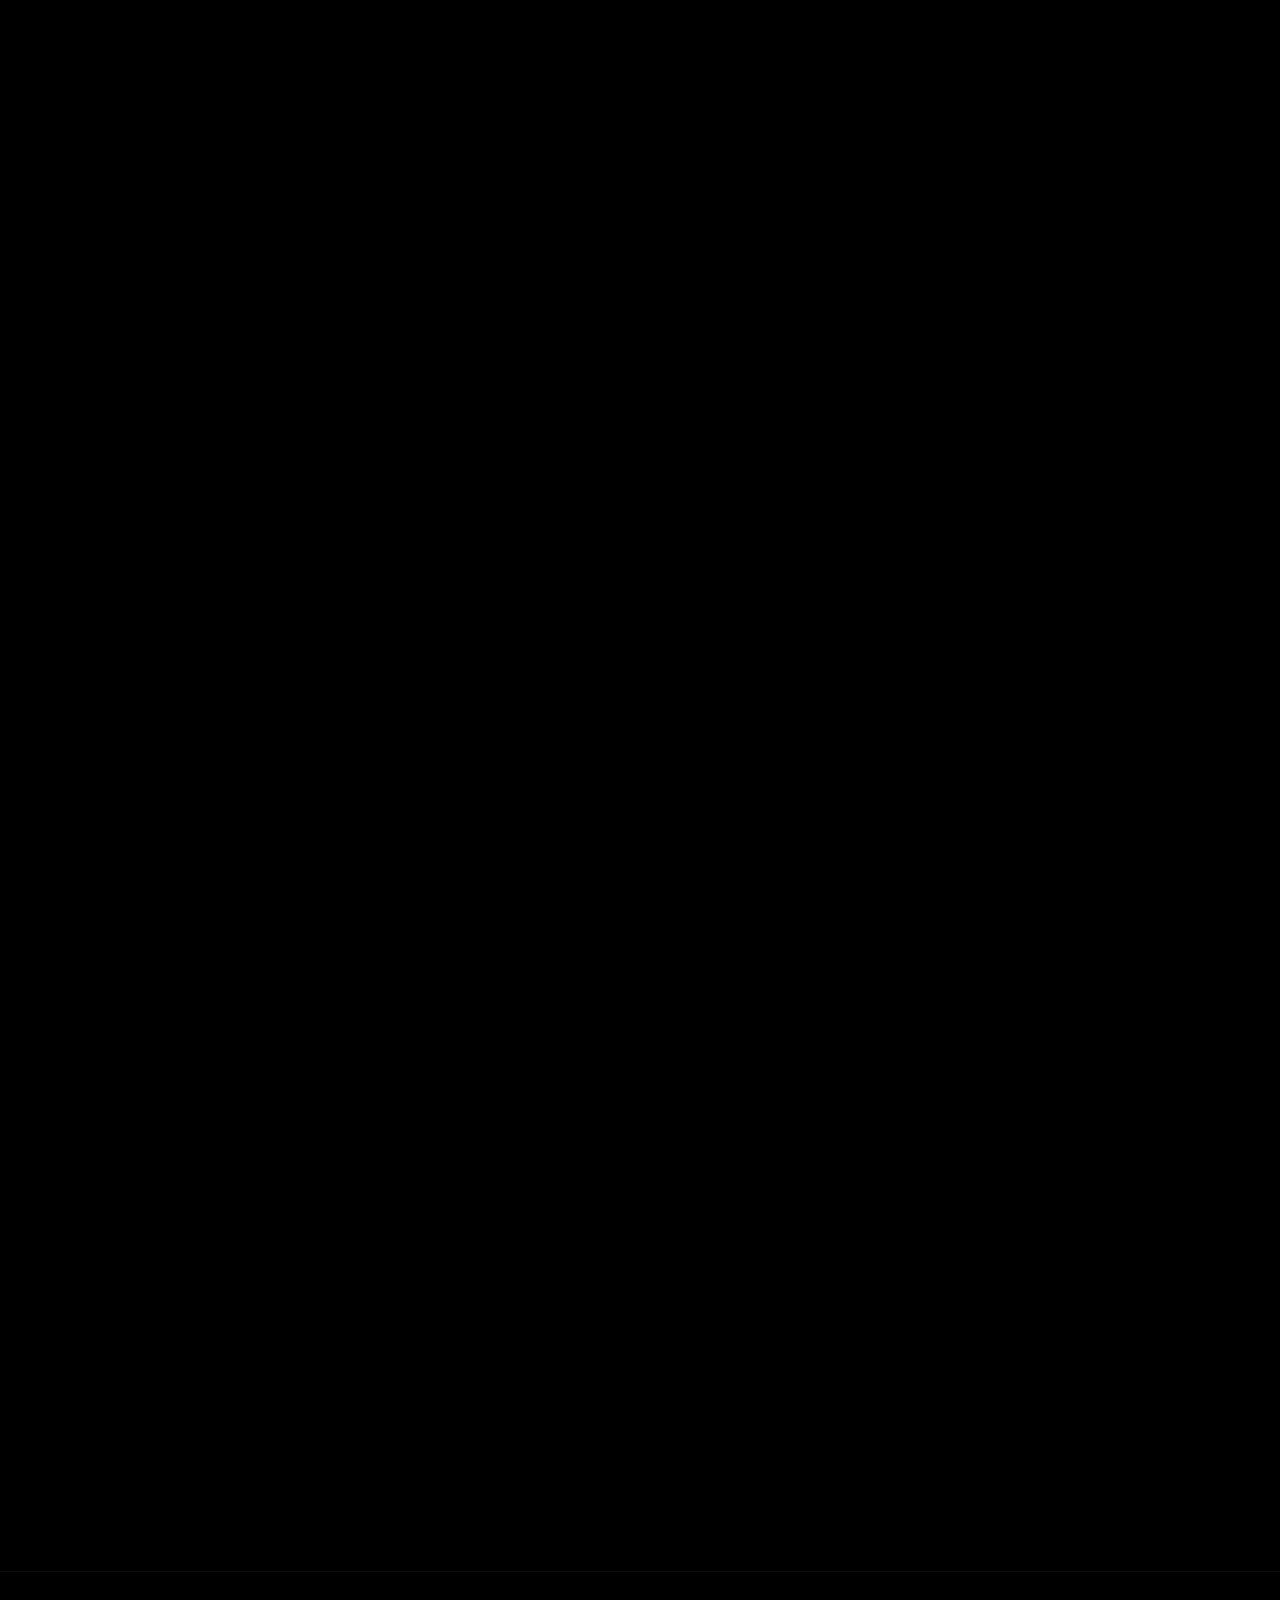
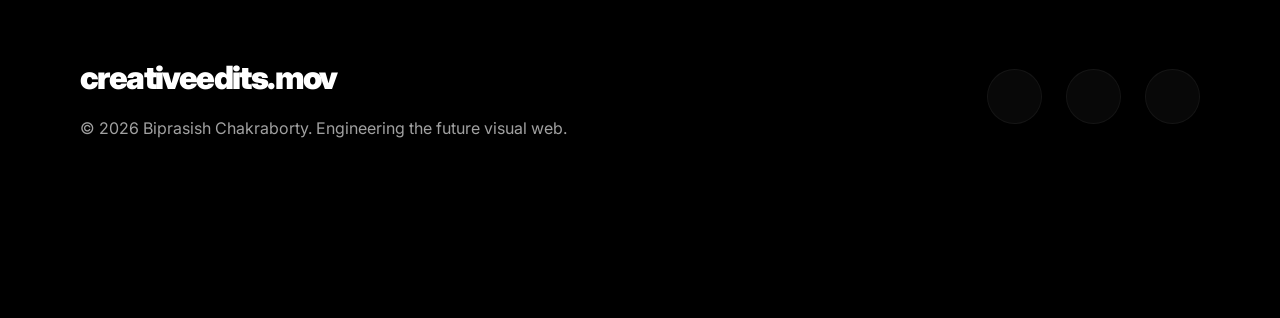
==== commit 41910822: "Add files via upload" ====
--- a/index.html
+++ b/index.html
@@ -201,13 +201,27 @@
                     <!-- Vertical Item 1 -->
                     <div class="portfolio-card glass-panel spotlight-card hover-target">
                         <div class="card-glow"></div>
-                        <div class="card-image-placeholder relative overflow-hidden rounded-lg hover-preview-container"
-                            style="padding-bottom: 177.77%; height: 0; background: #111;">
-                            <div class="image-gradient-overlay"></div>
-                            <img src="https://source.unsplash.com/random/400x711/?mobile,vertical,creator"
-                                class="w-full h-full object-cover absolute inset-0 transition-transform duration-700 ease-in-out">
-                            <video src="showreel.mp4" class="hover-video absolute inset-0 w-full h-full object-cover"
-                                loop muted playsinline autoplay></video>
+                        <div class="card-image-placeholder relative overflow-hidden rounded-lg video-playable"
+                            style="padding-bottom: 177.77%; height: 0; background: #111; cursor: pointer;">
+
+                            <!-- Thumbnail Cover (Change src to your custom photo) -->
+                            <div class="thumbnail-cover">
+                                <div class="image-gradient-overlay"
+                                    style="position: absolute; inset: 0; width: 100%; height: 100%; background: rgba(0,0,0,0.3); z-index: 10">
+                                </div>
+                                <img src="assets/channels4_profile.jpg">
+                                <button class="play-button-overlay">
+                                    <i class="ph-fill ph-play-circle"></i>
+                                </button>
+                            </div>
+
+                            <!-- Embedded Canva Player (iframe) -->
+                            <div class="iframe-container">
+                                <iframe
+                                    data-src="https://www.canva.com/design/DAHCROikU6s/FuXGPg7dAhRdCoe_QnVAFg/watch?embed"
+                                    allowfullscreen="allowfullscreen"
+                                    allow="fullscreen; autoplay; encrypted-media"></iframe>
+                            </div>
                         </div>
                         <h3>Gaming TikTok</h3>
                     </div>
--- a/styles.css
+++ b/styles.css
@@ -1252,40 +1252,28 @@
     transform: scale(1.1);
 }
 
-/* Portfolio - Cinematic Horizontal Scroll Support */
-.portfolio-category {
-    overflow: hidden;
-    /* Hide horizontal scrollbar */
-    width: 100%;
-}
-
+/* Portfolio */
 .vertical-grid {
-    display: flex;
-    flex-wrap: nowrap;
-    gap: 2rem;
-    width: fit-content;
-    padding-right: 20px;
-    /* Optional end padding */
-}
-
-.vertical-grid .portfolio-card {
-    min-width: 320px;
-    max-width: 320px;
-    flex-shrink: 0;
-    will-change: transform;
+    display: grid;
+    grid-template-columns: repeat(5, 1fr);
+    gap: 1.5rem;
+}
+
+@media (max-width: 1200px) {
+    .vertical-grid {
+        grid-template-columns: repeat(4, 1fr);
+    }
 }
 
 @media (max-width: 900px) {
-    .vertical-grid .portfolio-card {
-        min-width: 280px;
-        max-width: 280px;
+    .vertical-grid {
+        grid-template-columns: repeat(3, 1fr);
     }
 }
 
 @media (max-width: 600px) {
-    .vertical-grid .portfolio-card {
-        min-width: 260px;
-        max-width: 260px;
+    .vertical-grid {
+        grid-template-columns: repeat(2, 1fr);
     }
 }
 
@@ -1428,6 +1416,65 @@
 .portfolio-card:hover img {
     transform: scale(1.08);
     filter: brightness(1.2);
+}
+
+/* Custom Playable Video Setup */
+.video-playable {
+    position: relative;
+}
+
+.thumbnail-cover {
+    position: absolute;
+    inset: 0;
+    width: 100%;
+    height: 100%;
+    z-index: 10;
+    transition: opacity 0.3s ease;
+}
+
+.thumbnail-cover img {
+    width: 100%;
+    height: 100%;
+    object-fit: cover;
+    position: absolute;
+    inset: 0;
+}
+
+.play-button-overlay {
+    position: absolute;
+    top: 50%;
+    left: 50%;
+    transform: translate(-50%, -50%);
+    color: white;
+    font-size: 4rem;
+    opacity: 0.8;
+    z-index: 20;
+    pointer-events: none;
+    transition: opacity 0.3s ease, transform 0.3s ease;
+}
+
+.thumbnail-cover:hover .play-button-overlay {
+    opacity: 1;
+    transform: translate(-50%, -50%) scale(1.1);
+    color: var(--accent-tertiary);
+    text-shadow: 0 0 20px rgba(0, 240, 255, 0.5);
+}
+
+.iframe-container {
+    position: absolute;
+    inset: 0;
+    width: 100%;
+    height: 100%;
+    opacity: 0;
+    pointer-events: none;
+    transition: opacity 0.3s ease;
+    z-index: 0;
+}
+
+.iframe-container iframe {
+    width: 100%;
+    height: 100%;
+    border: none;
 }
 
 .full-width {
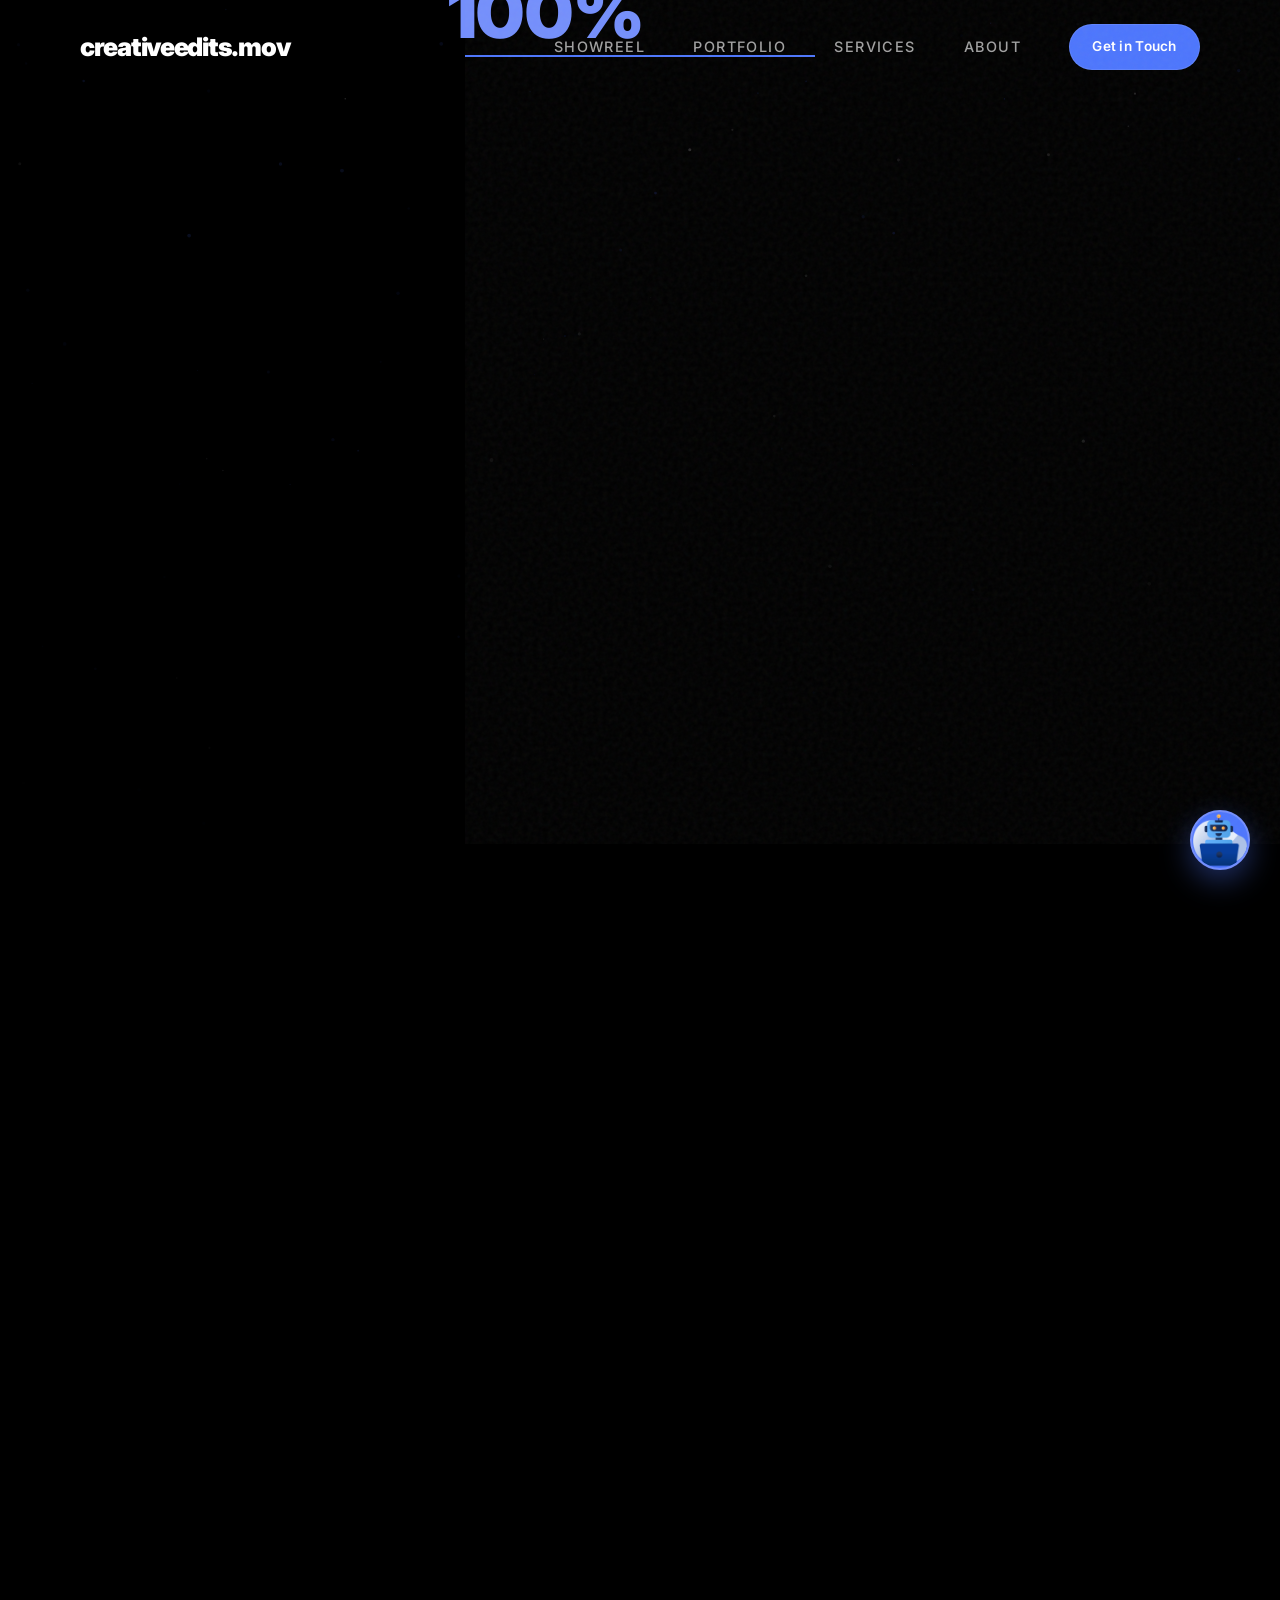
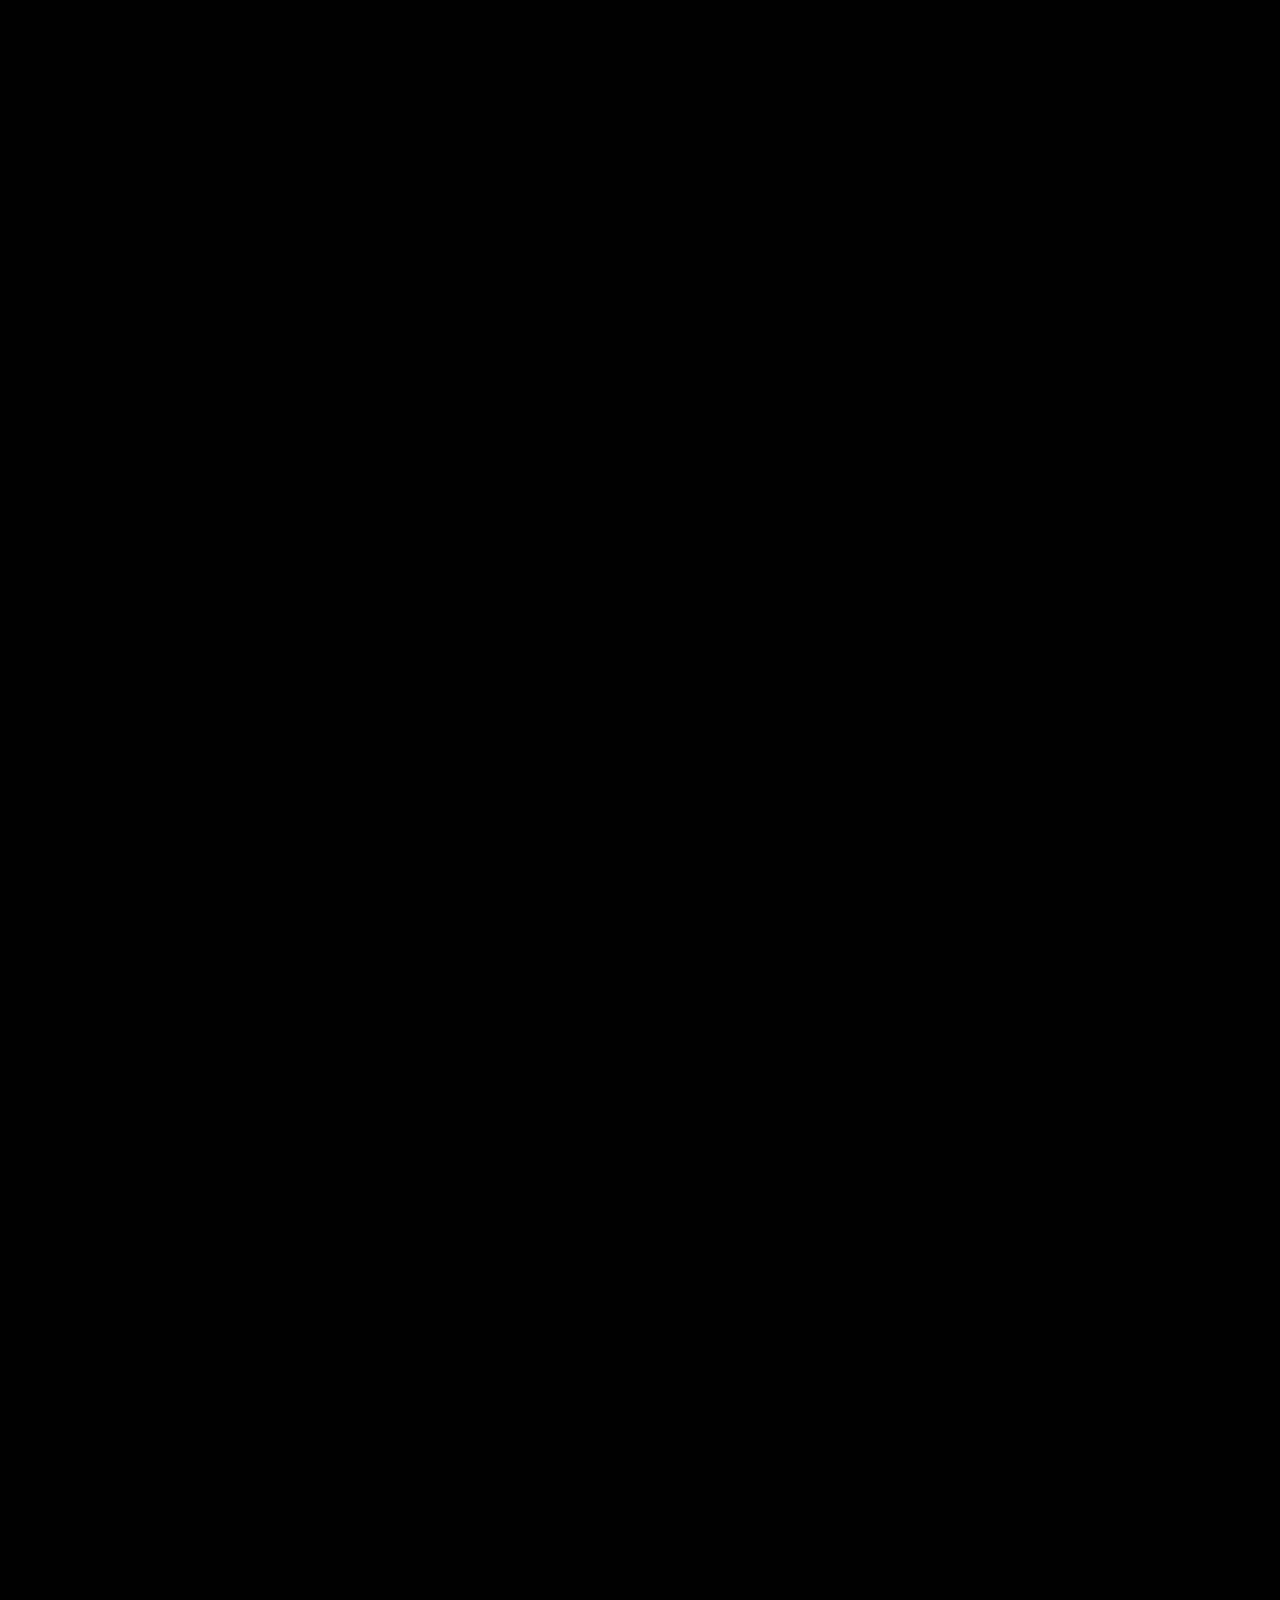
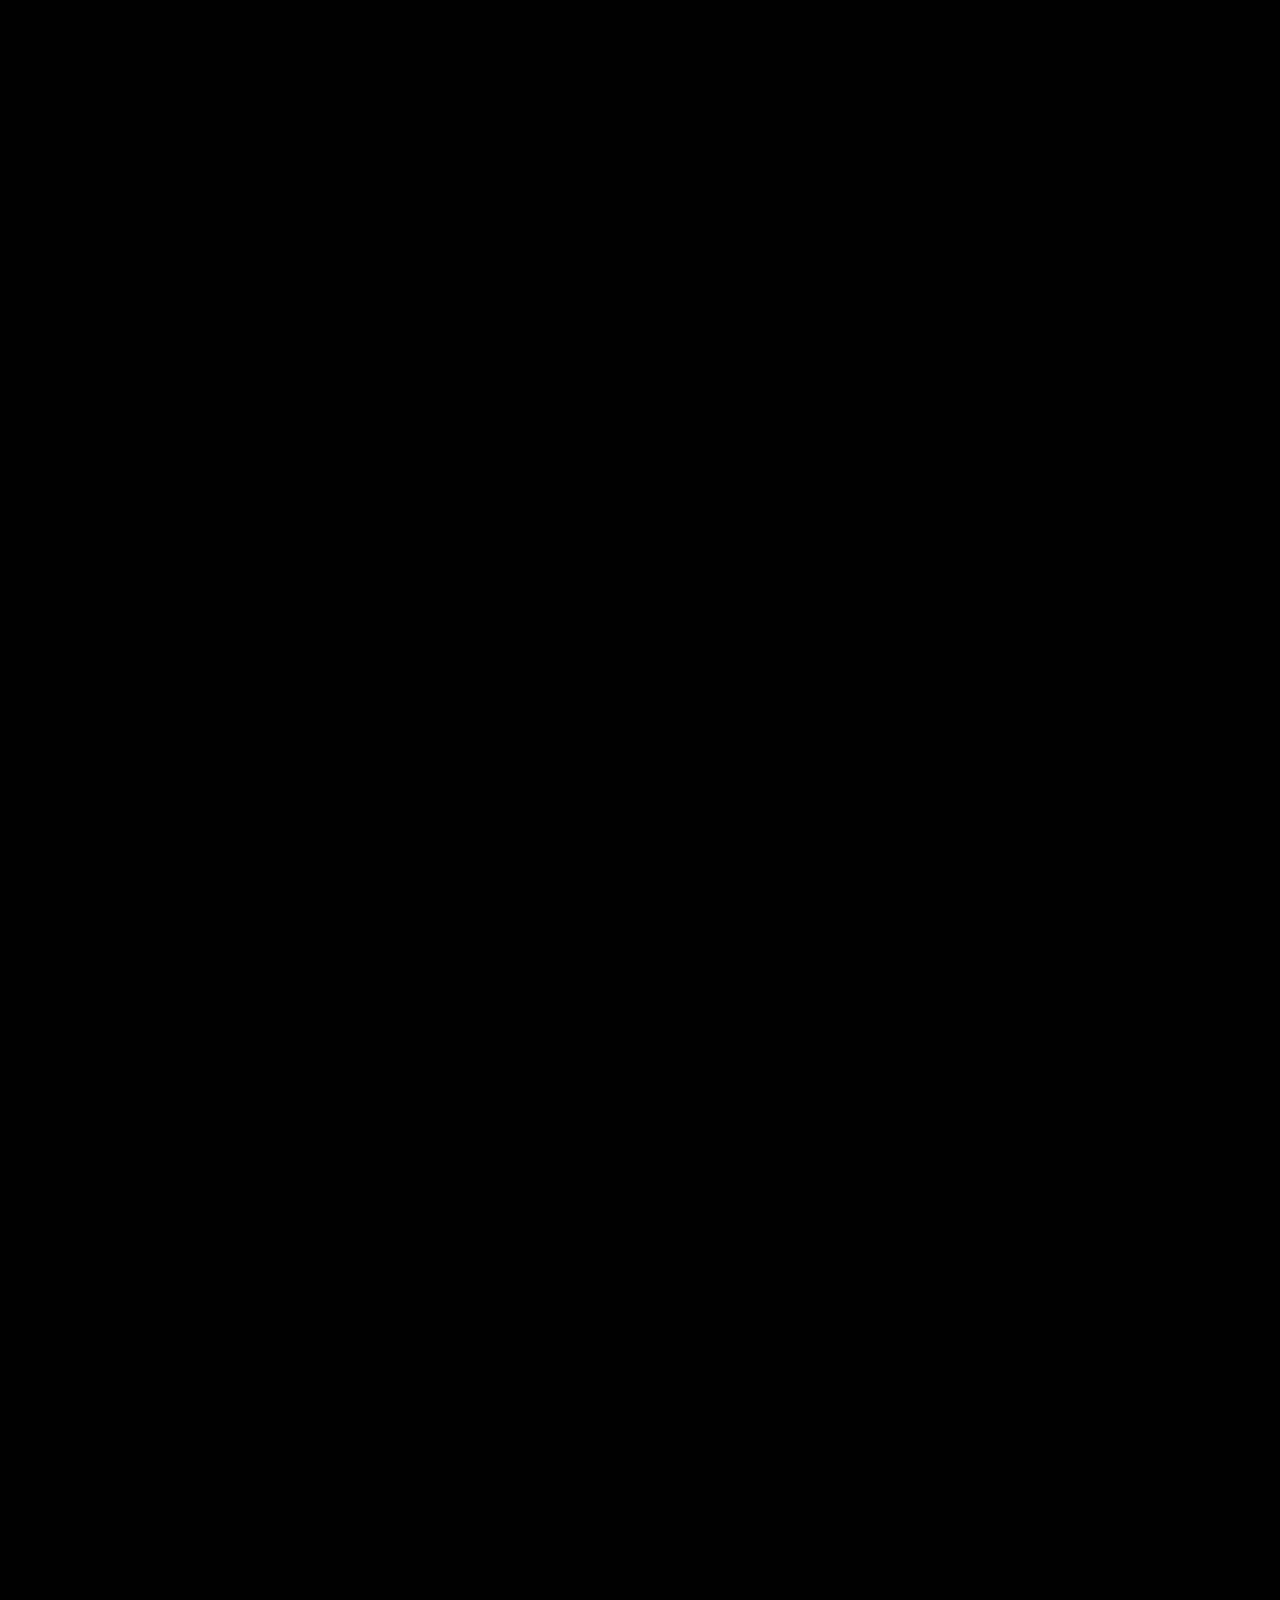
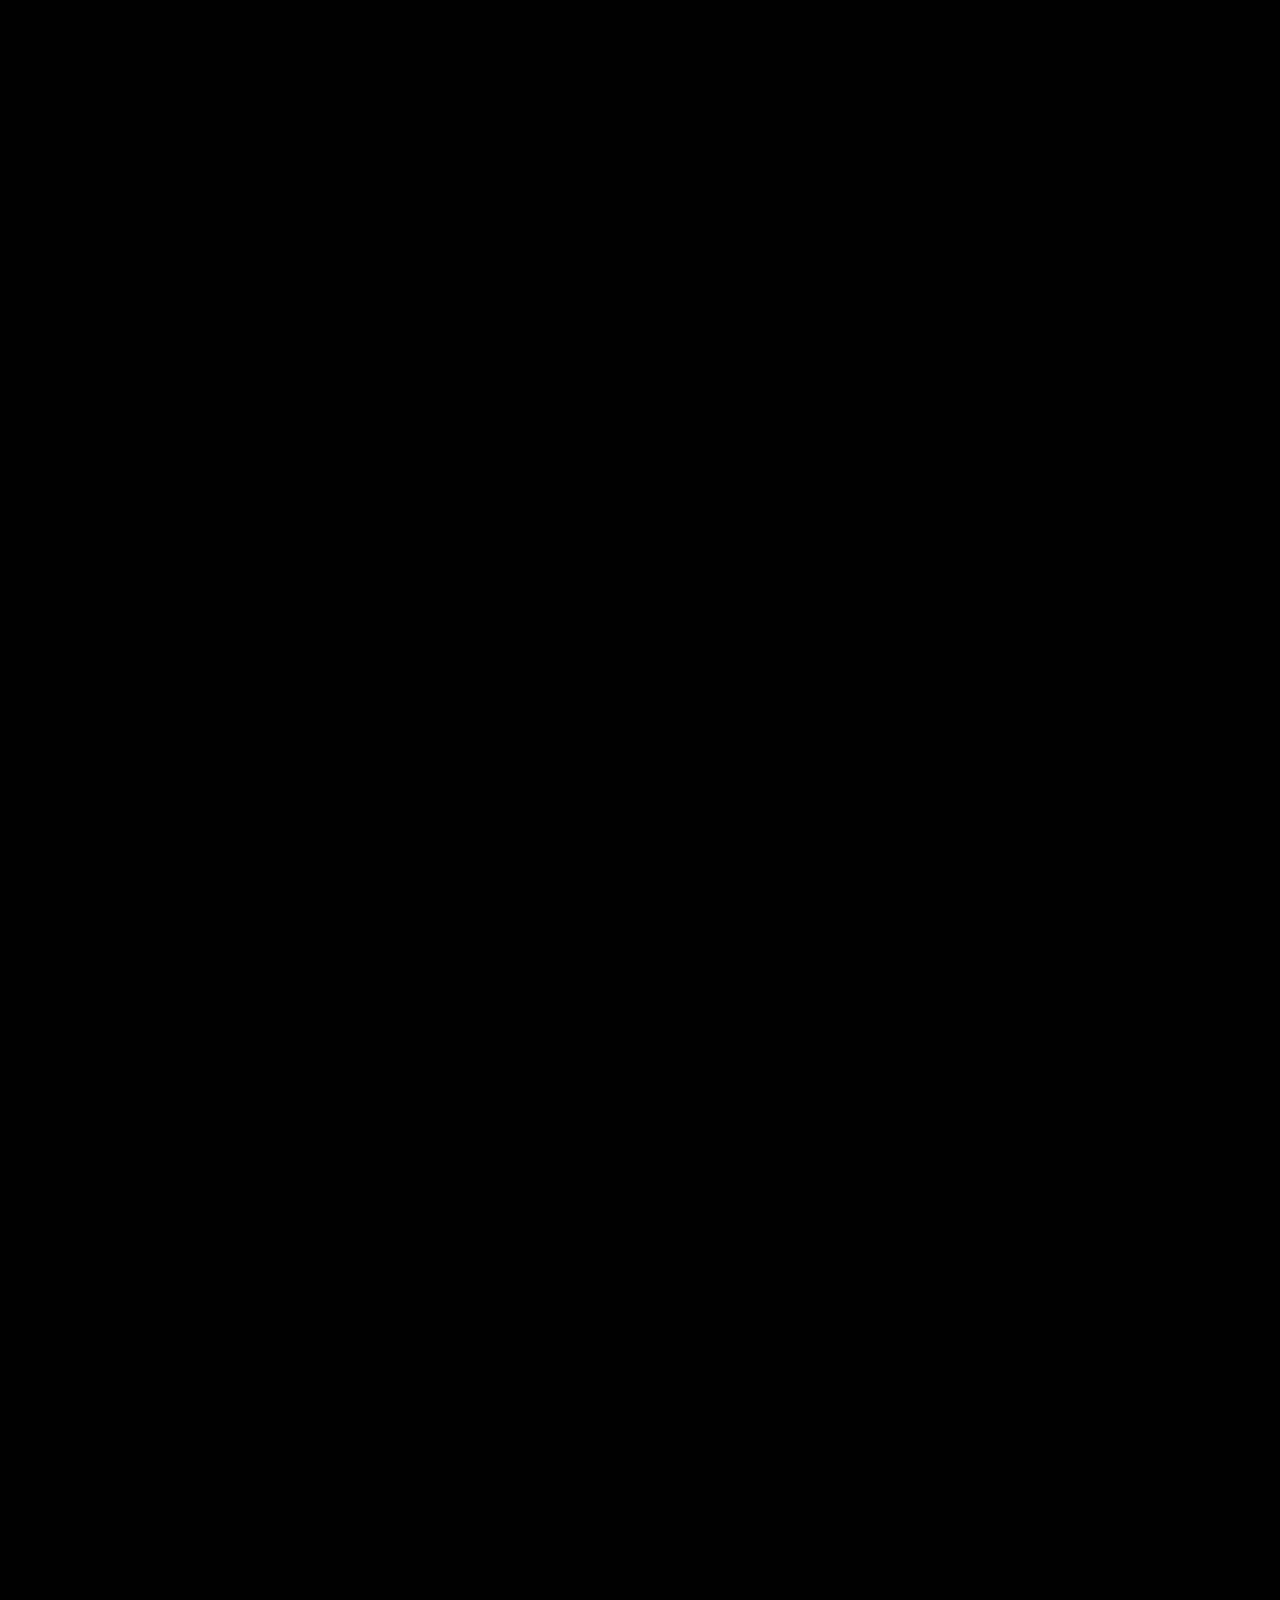
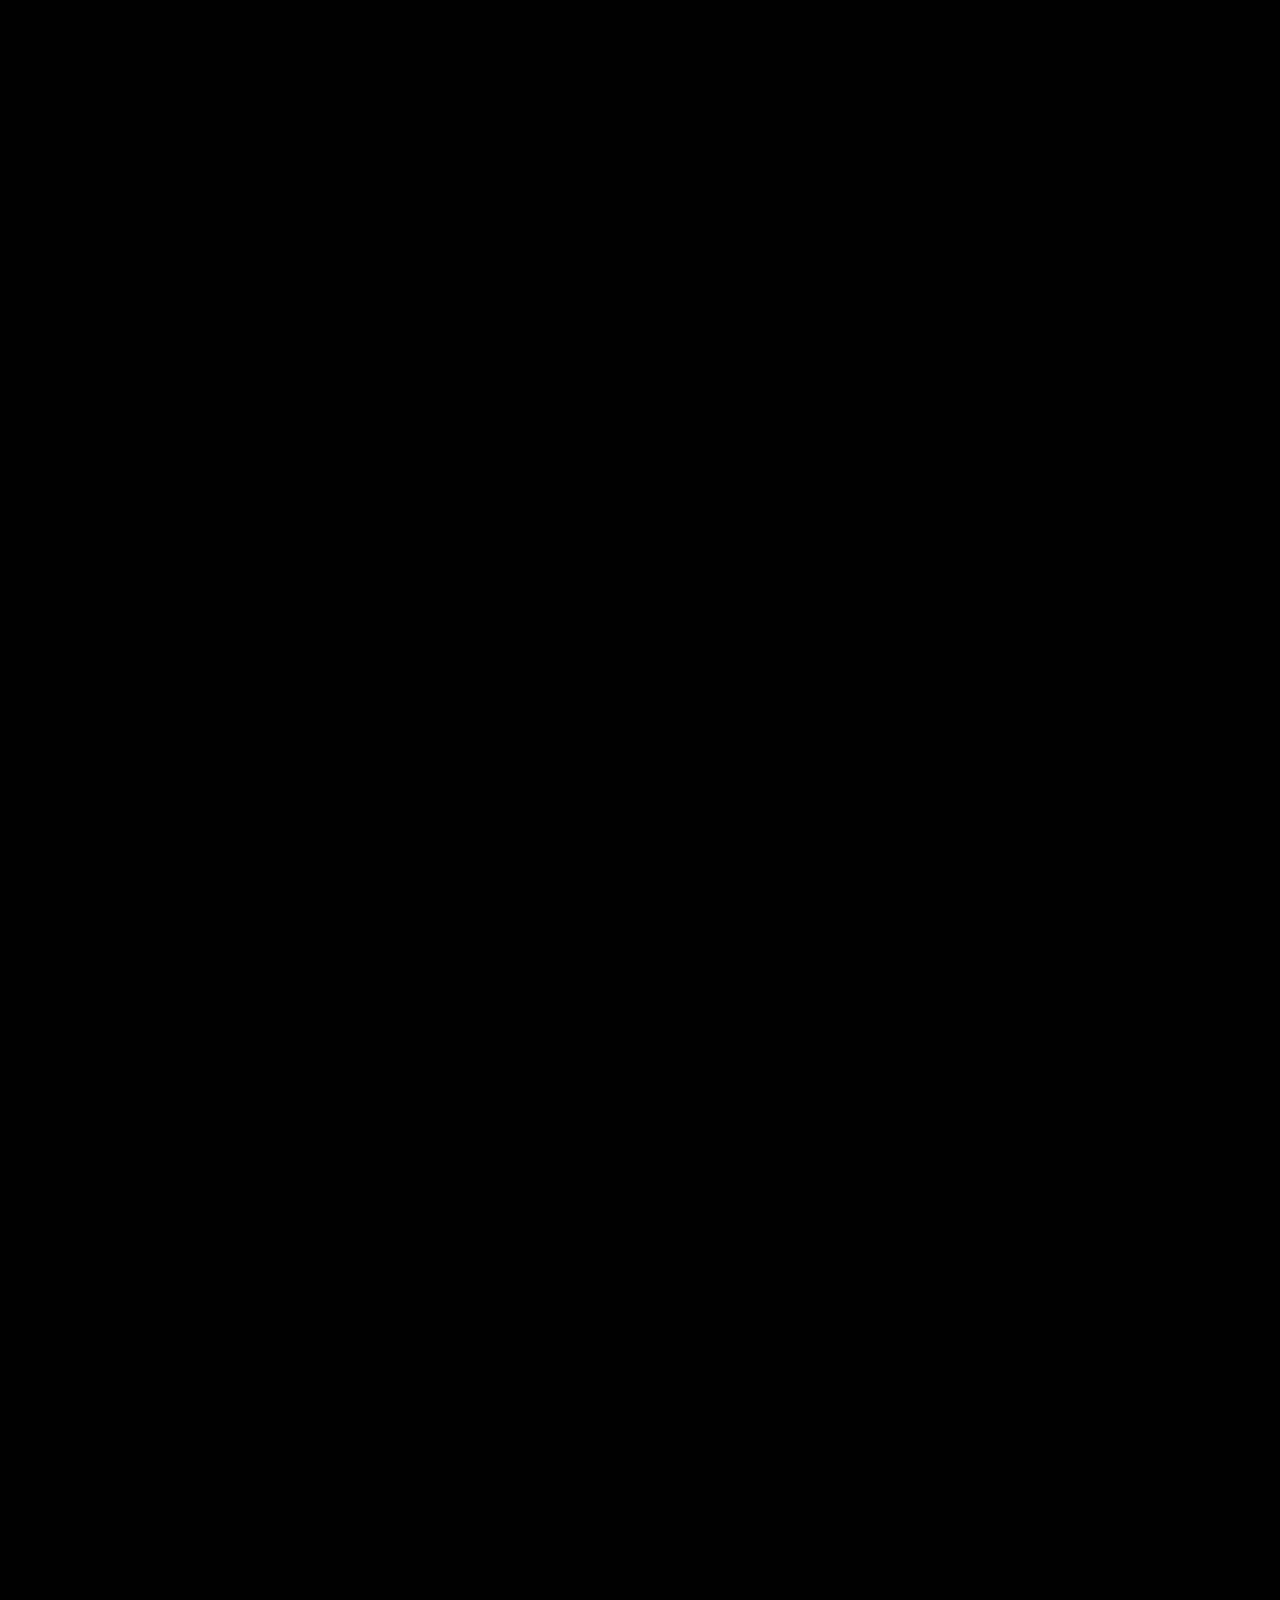
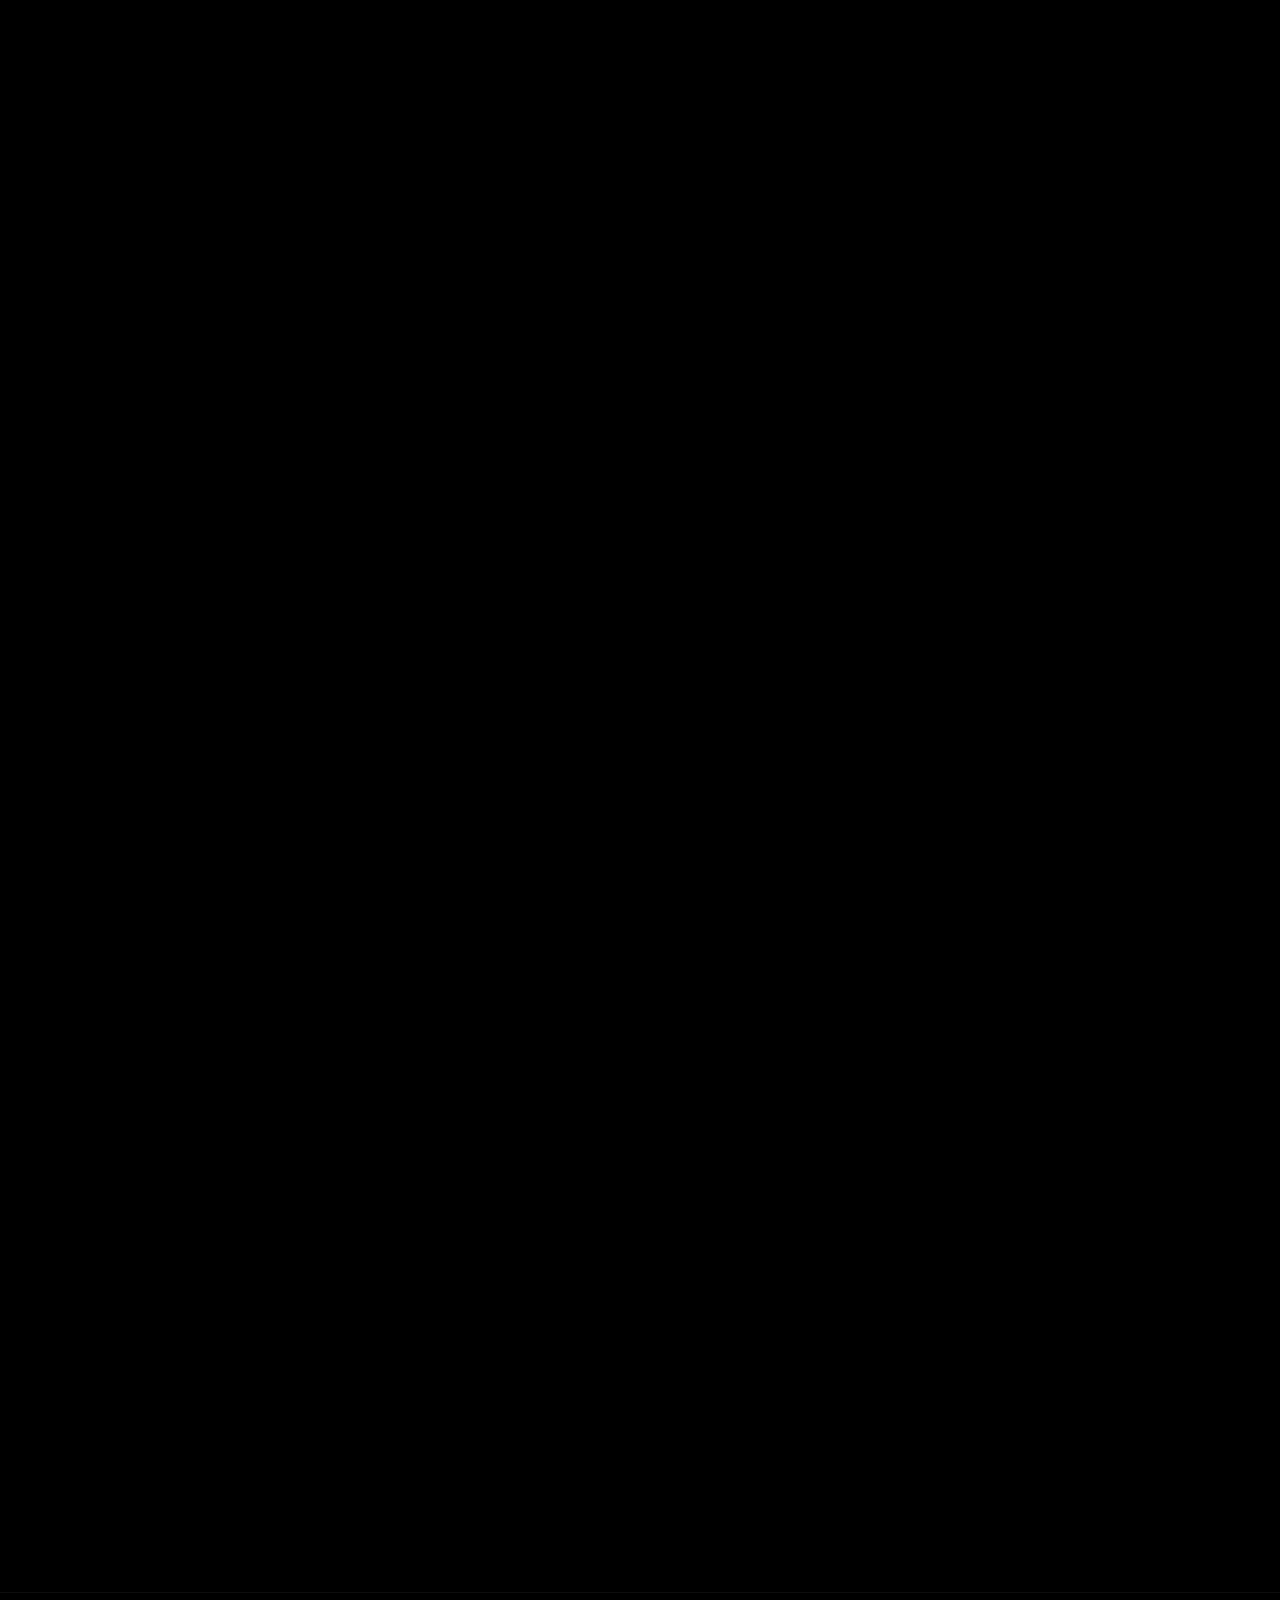
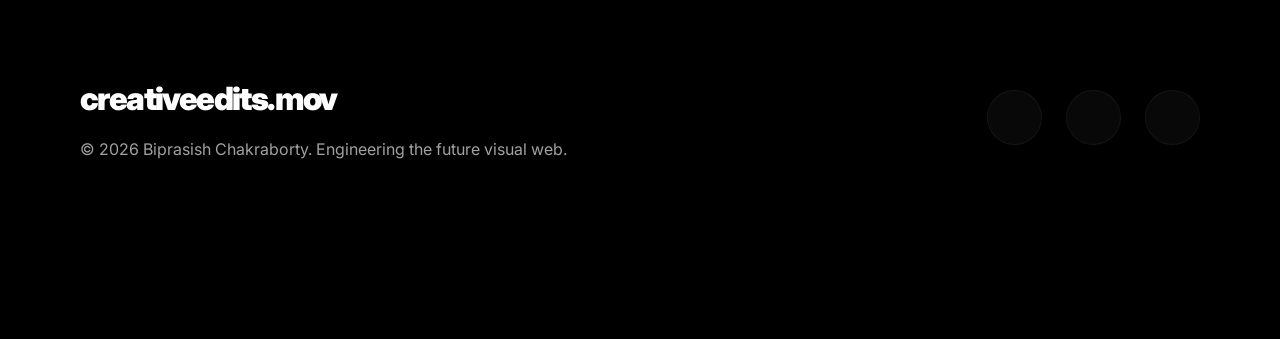
==== commit 6f7cbff5: "Add files via upload" ====
--- a/index.html
+++ b/index.html
@@ -164,17 +164,19 @@
             </div>
 
             <div class="video-container glass-panel pt-elem spotlight-card hover-target"
-                style="max-width: 380px; margin: 0 auto; padding: 0; border-radius: 24px;">
+                style="max-width: 1200px; margin: 0 auto; padding: 0; border-radius: 24px;">
                 <div class="browser-bar">
                     <div class="dots">
                         <span class="red"></span><span class="yellow"></span><span class="green"></span>
                     </div>
-                    <div class="browser-title" style="font-size: 0.75rem;">creative_short_2026.mp4</div>
+                    <div class="browser-title" style="font-size: 0.75rem;">creative_showreel_2026.mp4</div>
                 </div>
                 <div class="video-ratio"
-                    style="padding-bottom: 177.77%; background: #111; border-radius: 20px; overflow: hidden;">
-                    <video id="video-showreel" src="showreel.mp4" class="w-full h-full object-cover"
-                        style="position: absolute; top: 0; left: 0;" loop muted playsinline autoplay></video>
+                    style="padding-bottom: 56.25%; background: #111; border-radius: 20px; overflow: hidden;">
+                    <video id="video-showreel"
+                        src="https://res.cloudinary.com/dnzkvroor/video/upload/v1772028882/Showreel_lfglw5.mp4"
+                        class="w-full h-full object-cover" style="position: absolute; top: 0; left: 0;" loop muted
+                        playsinline autoplay></video>
                     <div class="custom-video-controls glass-panel">
                         <button id="showreel-play-btn" class="ctrl-btn hover-target"><i
                                 class="ph-bold ph-play"></i></button>
@@ -190,7 +192,7 @@
     <section id="portfolio" class="section portfolio-section relative-z">
         <div class="container">
             <div class="section-header pt-elem">
-                <h6 class="section-kicker"><i class="ph-fill ph-folder-star"></i> SELECTED MASTERPIECES</h6>
+                <h6 class="section-kicker"><i class="ph-fill ph-folder-star"></i> RECENT WORKS</h6>
                 <h2 class="section-title">Creative <span class="text-gradient">Arsenal</span></h2>
                 <p class="section-desc">Specialized editing formats engineered to dominate platform algorithms and
                     captivate audiences globally.</p>
@@ -201,146 +203,232 @@
                     <!-- Vertical Item 1 -->
                     <div class="portfolio-card glass-panel spotlight-card hover-target">
                         <div class="card-glow"></div>
-                        <div class="card-image-placeholder relative overflow-hidden rounded-lg video-playable"
-                            style="padding-bottom: 177.77%; height: 0; background: #111; cursor: pointer;">
-
-                            <!-- Thumbnail Cover (Change src to your custom photo) -->
-                            <div class="thumbnail-cover">
-                                <div class="image-gradient-overlay"
-                                    style="position: absolute; inset: 0; width: 100%; height: 100%; background: rgba(0,0,0,0.3); z-index: 10">
-                                </div>
-                                <img src="assets/channels4_profile.jpg">
-                                <button class="play-button-overlay">
-                                    <i class="ph-fill ph-play-circle"></i>
-                                </button>
-                            </div>
-
-                            <!-- Embedded Canva Player (iframe) -->
-                            <div class="iframe-container">
-                                <iframe
-                                    data-src="https://www.canva.com/design/DAHCROikU6s/FuXGPg7dAhRdCoe_QnVAFg/watch?embed"
-                                    allowfullscreen="allowfullscreen"
-                                    allow="fullscreen; autoplay; encrypted-media"></iframe>
-                            </div>
-                        </div>
-                        <h3>Gaming TikTok</h3>
+                        <div class="card-image-placeholder custom-video-wrapper relative overflow-hidden rounded-lg"
+                            style="padding-bottom: 177.77%; height: 0; background: #111;">
+                            <video
+                                src="https://res.cloudinary.com/dnzkvroor/video/upload/v1772022520/trial_reel_v2_otjd3b.mp4"
+                                class="custom-video w-full h-full object-cover"
+                                style="position: absolute; top: 0; left: 0;" poster="" playsinline></video>
+
+                            <!-- Custom Controls Overlay -->
+                            <div class="custom-player-controls glass-panel">
+                                <button class="play-pause-btn hover-target" aria-label="Play">
+                                    <i class="ph-fill ph-play"></i>
+                                </button>
+                                <input type="range" class="seek-bar hover-target" value="0" min="0" max="100"
+                                    step="0.1">
+                                <div class="time-display">0:00 / 0:00</div>
+                            </div>
+                        </div>
+                        <h3>Devin style</h3>
                     </div>
                     <!-- Vertical Item 2 -->
                     <div class="portfolio-card glass-panel spotlight-card hover-target">
                         <div class="card-glow"></div>
-                        <div class="card-image-placeholder relative overflow-hidden rounded-lg hover-preview-container"
+                        <div class="card-image-placeholder custom-video-wrapper relative overflow-hidden rounded-lg"
                             style="padding-bottom: 177.77%; height: 0; background: #111;">
-                            <div class="image-gradient-overlay"></div>
-                            <img src="https://source.unsplash.com/random/400x711/?podcast,vertical"
-                                class="w-full h-full object-cover absolute inset-0 transition-transform duration-700 ease-in-out">
-                            <video src="showreel.mp4" class="hover-video absolute inset-0 w-full h-full object-cover"
-                                loop muted playsinline autoplay></video>
-                        </div>
-                        <h3>Podcast Clip</h3>
+                            <video
+                                src="https://res.cloudinary.com/dnzkvroor/video/upload/v1772022502/Super_Profile_Rel_final_mqabuf.mp4"
+                                class="custom-video w-full h-full object-cover"
+                                style="position: absolute; top: 0; left: 0;" poster="" playsinline></video>
+
+                            <!-- Custom Controls Overlay -->
+                            <div class="custom-player-controls glass-panel">
+                                <button class="play-pause-btn hover-target" aria-label="Play">
+                                    <i class="ph-fill ph-play"></i>
+                                </button>
+                                <input type="range" class="seek-bar hover-target" value="0" min="0" max="100"
+                                    step="0.1">
+                                <div class="time-display">0:00 / 0:00</div>
+                            </div>
+                        </div>
+                        <h3>Saas Ad</h3>
                     </div>
                     <!-- Vertical Item 3 -->
                     <div class="portfolio-card glass-panel spotlight-card hover-target">
                         <div class="card-glow"></div>
-                        <div class="card-image-placeholder relative overflow-hidden rounded-lg hover-preview-container"
+                        <div class="card-image-placeholder custom-video-wrapper relative overflow-hidden rounded-lg"
                             style="padding-bottom: 177.77%; height: 0; background: #111;">
-                            <div class="image-gradient-overlay"></div>
-                            <img src="https://source.unsplash.com/random/400x711/?finance,reels"
-                                class="w-full h-full object-cover absolute inset-0 transition-transform duration-700 ease-in-out">
-                            <video src="showreel.mp4" class="hover-video absolute inset-0 w-full h-full object-cover"
-                                loop muted playsinline autoplay></video>
-                        </div>
-                        <h3>Finance Advice</h3>
+                            <video
+                                src="https://res.cloudinary.com/dnzkvroor/video/upload/v1772022524/Ad_3c_1_1f_lg0xnt.mp4"
+                                class="custom-video w-full h-full object-cover"
+                                style="position: absolute; top: 0; left: 0;"
+                                poster="https://source.unsplash.com/random/400x711/?finance,reels" playsinline></video>
+
+                            <!-- Custom Controls Overlay -->
+                            <div class="custom-player-controls glass-panel">
+                                <button class="play-pause-btn hover-target" aria-label="Play">
+                                    <i class="ph-fill ph-play"></i>
+                                </button>
+                                <input type="range" class="seek-bar hover-target" value="0" min="0" max="100"
+                                    step="0.1">
+                                <div class="time-display">0:00 / 0:00</div>
+                            </div>
+                        </div>
+                        <h3>Real Estate Ad</h3>
                     </div>
                     <!-- Vertical Item 4 -->
                     <div class="portfolio-card glass-panel spotlight-card hover-target">
                         <div class="card-glow"></div>
-                        <div class="card-image-placeholder relative overflow-hidden rounded-lg hover-preview-container"
+                        <div class="card-image-placeholder custom-video-wrapper relative overflow-hidden rounded-lg"
                             style="padding-bottom: 177.77%; height: 0; background: #111;">
-                            <div class="image-gradient-overlay"></div>
-                            <img src="https://source.unsplash.com/random/400x711/?tech,review"
-                                class="w-full h-full object-cover absolute inset-0 transition-transform duration-700 ease-in-out">
-                            <video src="showreel.mp4" class="hover-video absolute inset-0 w-full h-full object-cover"
-                                loop muted playsinline autoplay></video>
-                        </div>
-                        <h3>Tech Review</h3>
+                            <video
+                                src="https://res.cloudinary.com/dnzkvroor/video/upload/v1772022528/Punch-Cut_Ad_v01_cugeow.mp4"
+                                class="custom-video w-full h-full object-cover"
+                                style="position: absolute; top: 0; left: 0;"
+                                poster="https://source.unsplash.com/random/400x711/?tech,review" playsinline></video>
+
+                            <!-- Custom Controls Overlay -->
+                            <div class="custom-player-controls glass-panel">
+                                <button class="play-pause-btn hover-target" aria-label="Play">
+                                    <i class="ph-fill ph-play"></i>
+                                </button>
+                                <input type="range" class="seek-bar hover-target" value="0" min="0" max="100"
+                                    step="0.1">
+                                <div class="time-display">0:00 / 0:00</div>
+                            </div>
+                        </div>
+                        <h3>Credit Ad</h3>
                     </div>
                     <!-- Vertical Item 5 -->
                     <div class="portfolio-card glass-panel spotlight-card hover-target">
                         <div class="card-glow"></div>
-                        <div class="card-image-placeholder relative overflow-hidden rounded-lg hover-preview-container"
+                        <div class="card-image-placeholder custom-video-wrapper relative overflow-hidden rounded-lg"
                             style="padding-bottom: 177.77%; height: 0; background: #111;">
-                            <div class="image-gradient-overlay"></div>
-                            <img src="https://source.unsplash.com/random/400x711/?fitness,motivation"
-                                class="w-full h-full object-cover absolute inset-0 transition-transform duration-700 ease-in-out">
-                            <video src="showreel.mp4" class="hover-video absolute inset-0 w-full h-full object-cover"
-                                loop muted playsinline autoplay></video>
-                        </div>
-                        <h3>Fitness Promo</h3>
+                            <video
+                                src="https://res.cloudinary.com/dnzkvroor/video/upload/v1772022529/Xaviar_Video_F03_Prob3_xsbzvm.mp4"
+                                class="custom-video w-full h-full object-cover"
+                                style="position: absolute; top: 0; left: 0;"
+                                poster="https://source.unsplash.com/random/400x711/?fitness,motivation"
+                                playsinline></video>
+
+                            <!-- Custom Controls Overlay -->
+                            <div class="custom-player-controls glass-panel">
+                                <button class="play-pause-btn hover-target" aria-label="Play">
+                                    <i class="ph-fill ph-play"></i>
+                                </button>
+                                <input type="range" class="seek-bar hover-target" value="0" min="0" max="100"
+                                    step="0.1">
+                                <div class="time-display">0:00 / 0:00</div>
+                            </div>
+                        </div>
+                        <h3>Real Estate Ad</h3>
                     </div>
                     <!-- Vertical Item 6 -->
                     <div class="portfolio-card glass-panel spotlight-card hover-target">
                         <div class="card-glow"></div>
-                        <div class="card-image-placeholder relative overflow-hidden rounded-lg hover-preview-container"
+                        <div class="card-image-placeholder custom-video-wrapper relative overflow-hidden rounded-lg"
                             style="padding-bottom: 177.77%; height: 0; background: #111;">
-                            <div class="image-gradient-overlay"></div>
-                            <img src="https://source.unsplash.com/random/400x711/?food,recipe"
-                                class="w-full h-full object-cover absolute inset-0 transition-transform duration-700 ease-in-out">
-                            <video src="showreel.mp4" class="hover-video absolute inset-0 w-full h-full object-cover"
-                                loop muted playsinline autoplay></video>
-                        </div>
-                        <h3>Recipe Reel</h3>
+                            <video
+                                src="https://res.cloudinary.com/dnzkvroor/video/upload/v1772022527/mark_Video_F3_imdlth.mp4"
+                                class="custom-video w-full h-full object-cover"
+                                style="position: absolute; top: 0; left: 0;"
+                                poster="https://source.unsplash.com/random/400x711/?food,recipe" playsinline></video>
+
+                            <!-- Custom Controls Overlay -->
+                            <div class="custom-player-controls glass-panel">
+                                <button class="play-pause-btn hover-target" aria-label="Play">
+                                    <i class="ph-fill ph-play"></i>
+                                </button>
+                                <input type="range" class="seek-bar hover-target" value="0" min="0" max="100"
+                                    step="0.1">
+                                <div class="time-display">0:00 / 0:00</div>
+                            </div>
+                        </div>
+                        <h3>Real Estate Ad</h3>
                     </div>
                     <!-- Vertical Item 7 -->
                     <div class="portfolio-card glass-panel spotlight-card hover-target">
                         <div class="card-glow"></div>
-                        <div class="card-image-placeholder relative overflow-hidden rounded-lg hover-preview-container"
+                        <div class="card-image-placeholder custom-video-wrapper relative overflow-hidden rounded-lg"
                             style="padding-bottom: 177.77%; height: 0; background: #111;">
-                            <div class="image-gradient-overlay"></div>
-                            <img src="https://source.unsplash.com/random/400x711/?vlog,travel"
-                                class="w-full h-full object-cover absolute inset-0 transition-transform duration-700 ease-in-out">
-                            <video src="showreel.mp4" class="hover-video absolute inset-0 w-full h-full object-cover"
-                                loop muted playsinline autoplay></video>
-                        </div>
-                        <h3>Travel Vlog</h3>
+                            <video
+                                src="https://res.cloudinary.com/dnzkvroor/video/upload/v1772022526/XAVIAR_Video01_iqohc2.mp4"
+                                class="custom-video w-full h-full object-cover"
+                                style="position: absolute; top: 0; left: 0;"
+                                poster="https://source.unsplash.com/random/400x711/?vlog,travel" playsinline></video>
+
+                            <!-- Custom Controls Overlay -->
+                            <div class="custom-player-controls glass-panel">
+                                <button class="play-pause-btn hover-target" aria-label="Play">
+                                    <i class="ph-fill ph-play"></i>
+                                </button>
+                                <input type="range" class="seek-bar hover-target" value="0" min="0" max="100"
+                                    step="0.1">
+                                <div class="time-display">0:00 / 0:00</div>
+                            </div>
+                        </div>
+                        <h3>Real Estate Ad</h3>
                     </div>
                     <!-- Vertical Item 8 -->
                     <div class="portfolio-card glass-panel spotlight-card hover-target">
                         <div class="card-glow"></div>
-                        <div class="card-image-placeholder relative overflow-hidden rounded-lg hover-preview-container"
+                        <div class="card-image-placeholder custom-video-wrapper relative overflow-hidden rounded-lg"
                             style="padding-bottom: 177.77%; height: 0; background: #111;">
-                            <div class="image-gradient-overlay"></div>
-                            <img src="https://source.unsplash.com/random/400x711/?comedy,skit"
-                                class="w-full h-full object-cover absolute inset-0 transition-transform duration-700 ease-in-out">
-                            <video src="showreel.mp4" class="hover-video absolute inset-0 w-full h-full object-cover"
-                                loop muted playsinline autoplay></video>
-                        </div>
-                        <h3>Comedy Skit</h3>
+                            <video
+                                src="https://res.cloudinary.com/dnzkvroor/video/upload/v1772022521/Mark_Video_02f_wnrzyk.mp4"
+                                class="custom-video w-full h-full object-cover"
+                                style="position: absolute; top: 0; left: 0;"
+                                poster="https://source.unsplash.com/random/400x711/?comedy,skit" playsinline></video>
+
+                            <!-- Custom Controls Overlay -->
+                            <div class="custom-player-controls glass-panel">
+                                <button class="play-pause-btn hover-target" aria-label="Play">
+                                    <i class="ph-fill ph-play"></i>
+                                </button>
+                                <input type="range" class="seek-bar hover-target" value="0" min="0" max="100"
+                                    step="0.1">
+                                <div class="time-display">0:00 / 0:00</div>
+                            </div>
+                        </div>
+                        <h3>Real Estate Ad</h3>
                     </div>
                     <!-- Vertical Item 9 -->
                     <div class="portfolio-card glass-panel spotlight-card hover-target">
                         <div class="card-glow"></div>
-                        <div class="card-image-placeholder relative overflow-hidden rounded-lg hover-preview-container"
+                        <div class="card-image-placeholder custom-video-wrapper relative overflow-hidden rounded-lg"
                             style="padding-bottom: 177.77%; height: 0; background: #111;">
-                            <div class="image-gradient-overlay"></div>
-                            <img src="https://source.unsplash.com/random/400x711/?fashion,style"
-                                class="w-full h-full object-cover absolute inset-0 transition-transform duration-700 ease-in-out">
-                            <video src="showreel.mp4" class="hover-video absolute inset-0 w-full h-full object-cover"
-                                loop muted playsinline autoplay></video>
-                        </div>
-                        <h3>Fashion Lookbook</h3>
+                            <video
+                                src="https://res.cloudinary.com/dnzkvroor/video/upload/v1772022512/mark_Video_1v2_knvpan.mp4"
+                                class="custom-video w-full h-full object-cover"
+                                style="position: absolute; top: 0; left: 0;"
+                                poster="https://source.unsplash.com/random/400x711/?fashion,style" playsinline></video>
+
+                            <!-- Custom Controls Overlay -->
+                            <div class="custom-player-controls glass-panel">
+                                <button class="play-pause-btn hover-target" aria-label="Play">
+                                    <i class="ph-fill ph-play"></i>
+                                </button>
+                                <input type="range" class="seek-bar hover-target" value="0" min="0" max="100"
+                                    step="0.1">
+                                <div class="time-display">0:00 / 0:00</div>
+                            </div>
+                        </div>
+                        <h3>Real Estate Ad</h3>
                     </div>
                     <!-- Vertical Item 10 -->
                     <div class="portfolio-card glass-panel spotlight-card hover-target">
                         <div class="card-glow"></div>
-                        <div class="card-image-placeholder relative overflow-hidden rounded-lg hover-preview-container"
+                        <div class="card-image-placeholder custom-video-wrapper relative overflow-hidden rounded-lg"
                             style="padding-bottom: 177.77%; height: 0; background: #111;">
-                            <div class="image-gradient-overlay"></div>
-                            <img src="https://source.unsplash.com/random/400x711/?realestate,tour"
-                                class="w-full h-full object-cover absolute inset-0 transition-transform duration-700 ease-in-out">
-                            <video src="showreel.mp4" class="hover-video absolute inset-0 w-full h-full object-cover"
-                                loop muted playsinline autoplay></video>
-                        </div>
-                        <h3>Real Estate Promo</h3>
+                            <video
+                                src="https://res.cloudinary.com/dnzkvroor/video/upload/v1772022505/Dubai_01_i5cbqj.mp4"
+                                class="custom-video w-full h-full object-cover"
+                                style="position: absolute; top: 0; left: 0;"
+                                poster="https://source.unsplash.com/random/400x711/?realestate,tour"
+                                playsinline></video>
+
+                            <!-- Custom Controls Overlay -->
+                            <div class="custom-player-controls glass-panel">
+                                <button class="play-pause-btn hover-target" aria-label="Play">
+                                    <i class="ph-fill ph-play"></i>
+                                </button>
+                                <input type="range" class="seek-bar hover-target" value="0" min="0" max="100"
+                                    step="0.1">
+                                <div class="time-display">0:00 / 0:00</div>
+                            </div>
+                        </div>
+                        <h3>Real Estate Ad</h3>
                     </div>
                 </div>
             </div>
@@ -351,47 +439,75 @@
                     <!-- Horizontal Item 1 -->
                     <div class="portfolio-card glass-panel spotlight-card hover-target">
                         <div class="card-glow"></div>
-                        <div class="card-image-placeholder relative overflow-hidden rounded-lg hover-preview-container"
+                        <div class="card-image-placeholder custom-video-wrapper relative overflow-hidden rounded-lg"
                             style="padding-bottom: 56.25%; height: 0; background: #111;">
-                            <div class="image-gradient-overlay"></div>
-                            <img src="https://source.unsplash.com/random/800x450/?documentary,film"
-                                class="w-full h-full object-cover absolute inset-0 transition-transform duration-700 ease-in-out">
-                            <video src="showreel.mp4" class="hover-video absolute inset-0 w-full h-full object-cover"
-                                loop muted playsinline></video>
-                            <div class="play-btn-overlay"><i class="ph-fill ph-play-circle"></i></div>
-                        </div>
-                        <h3>Documentary Film</h3>
-                        <p>Immersive storytelling with cinematic color grading.</p>
+                            <video
+                                src="https://res.cloudinary.com/dnzkvroor/video/upload/v1772027873/Confirmation_VSL_final_1_dspbn2.mp4"
+                                class="custom-video w-full h-full object-cover"
+                                style="position: absolute; top: 0; left: 0;"
+                                poster="https://source.unsplash.com/random/800x450/?documentary,film"
+                                playsinline></video>
+
+                            <!-- Custom Controls Overlay -->
+                            <div class="custom-player-controls glass-panel">
+                                <button class="play-pause-btn hover-target" aria-label="Play">
+                                    <i class="ph-fill ph-play"></i>
+                                </button>
+                                <input type="range" class="seek-bar hover-target" value="0" min="0" max="100"
+                                    step="0.1">
+                                <div class="time-display">0:00 / 0:00</div>
+                            </div>
+                        </div>
+                        <h3>VSL Showreel</h3>
+                        <p>Clean motion graphics and smooth transitions.</p>
                     </div>
                     <!-- Horizontal Item 2 -->
                     <div class="portfolio-card glass-panel spotlight-card hover-target">
                         <div class="card-glow"></div>
-                        <div class="card-image-placeholder relative overflow-hidden rounded-lg hover-preview-container"
+                        <div class="card-image-placeholder custom-video-wrapper relative overflow-hidden rounded-lg"
                             style="padding-bottom: 56.25%; height: 0; background: #111;">
-                            <div class="image-gradient-overlay"></div>
-                            <img src="https://source.unsplash.com/random/800x450/?youtube,setup"
-                                class="w-full h-full object-cover absolute inset-0 transition-transform duration-700 ease-in-out">
-                            <video src="showreel.mp4" class="hover-video absolute inset-0 w-full h-full object-cover"
-                                loop muted playsinline></video>
-                            <div class="play-btn-overlay"><i class="ph-fill ph-play-circle"></i></div>
-                        </div>
-                        <h3>YouTube Talking Head</h3>
-                        <p>High retention editing for educational content.</p>
+                            <video
+                                src="https://res.cloudinary.com/dnzkvroor/video/upload/v1772028122/How_AI_Books_Appointments_For_My_Business_While_I_Sleep_-_Arturo_Johnson_1080p_h264_ginhcu.mp4"
+                                class="custom-video w-full h-full object-cover"
+                                style="position: absolute; top: 0; left: 0;"
+                                poster="https://source.unsplash.com/random/800x450/?youtube,setup" playsinline></video>
+
+                            <!-- Custom Controls Overlay -->
+                            <div class="custom-player-controls glass-panel">
+                                <button class="play-pause-btn hover-target" aria-label="Play">
+                                    <i class="ph-fill ph-play"></i>
+                                </button>
+                                <input type="range" class="seek-bar hover-target" value="0" min="0" max="100"
+                                    step="0.1">
+                                <div class="time-display">0:00 / 0:00</div>
+                            </div>
+                        </div>
+                        <h3>AI Books Appointments</h3>
+                        <p>How AI Books Appointments For My Business While I Sleep.</p>
                     </div>
                     <!-- Horizontal Item 3 -->
                     <div class="portfolio-card glass-panel spotlight-card hover-target">
                         <div class="card-glow"></div>
-                        <div class="card-image-placeholder relative overflow-hidden rounded-lg hover-preview-container"
+                        <div class="card-image-placeholder custom-video-wrapper relative overflow-hidden rounded-lg"
                             style="padding-bottom: 56.25%; height: 0; background: #111;">
-                            <div class="image-gradient-overlay"></div>
-                            <img src="https://source.unsplash.com/random/800x450/?esports,gaming"
-                                class="w-full h-full object-cover absolute inset-0 transition-transform duration-700 ease-in-out">
-                            <video src="showreel.mp4" class="hover-video absolute inset-0 w-full h-full object-cover"
-                                loop muted playsinline></video>
-                            <div class="play-btn-overlay"><i class="ph-fill ph-play-circle"></i></div>
-                        </div>
-                        <h3>Esports Highlights</h3>
-                        <p>Adrenaline-fueled cuts and heavy sound design.</p>
+                            <video
+                                src="https://res.cloudinary.com/dnzkvroor/video/upload/v1772028610/After_Testing_100_AI_Tools_These_Are_the_Only_10_That_Matter_-_Arturo_Johnson_Business_1080p_h264_oaxwvh.mp4"
+                                class="custom-video w-full h-full object-cover"
+                                style="position: absolute; top: 0; left: 0;"
+                                poster="https://source.unsplash.com/random/800x450/?esports,gaming" playsinline></video>
+
+                            <!-- Custom Controls Overlay -->
+                            <div class="custom-player-controls glass-panel">
+                                <button class="play-pause-btn hover-target" aria-label="Play">
+                                    <i class="ph-fill ph-play"></i>
+                                </button>
+                                <input type="range" class="seek-bar hover-target" value="0" min="0" max="100"
+                                    step="0.1">
+                                <div class="time-display">0:00 / 0:00</div>
+                            </div>
+                        </div>
+                        <h3>AI Tools</h3>
+                        <p>After Testing 100 AI Tools, These Are the Only 10 That Matter.</p>
                     </div>
                 </div>
             </div>
@@ -422,53 +538,53 @@
                     <div class="orbit-nodes-wrapper orbit-spin-1">
                         <!-- Client Node -->
                         <div class="orbit-node" style="--r: 150px; --a: 0deg;">
-                            <div class="node-image hover-target">
+                            <a href="#" target="_blank" class="node-image hover-target" style="display: block;">
                                 <img src="assets/channels4_profile.jpg" alt="Client">
-                            </div>
+                            </a>
                         </div>
                         <!-- Client Node -->
                         <div class="orbit-node" style="--r: 150px; --a: 180deg;">
-                            <div class="node-image hover-target">
+                            <a href="#" target="_blank" class="node-image hover-target" style="display: block;">
                                 <img src="assets/channels4_profile_1.jpg" alt="Client">
-                            </div>
+                            </a>
                         </div>
                     </div>
 
                     <!-- Ring 2 (Middle) -->
                     <div class="orbit-nodes-wrapper orbit-spin-2">
                         <div class="orbit-node" style="--r: 275px; --a: 45deg;">
-                            <div class="node-image hover-target">
+                            <a href="#" target="_blank" class="node-image hover-target" style="display: block;">
                                 <img src="assets/channels4_profile_3.jpg" alt="Client">
-                            </div>
+                            </a>
                         </div>
                         <div class="orbit-node" style="--r: 275px; --a: 165deg;">
-                            <div class="node-image hover-target">
+                            <a href="#" target="_blank" class="node-image hover-target" style="display: block;">
                                 <img src="assets/channels4_profile_4.jpg" alt="Client">
-                            </div>
+                            </a>
                         </div>
                         <div class="orbit-node" style="--r: 275px; --a: 285deg;">
-                            <div class="node-image hover-target">
+                            <a href="#" target="_blank" class="node-image hover-target" style="display: block;">
                                 <img src="assets/unnamed.jpg" alt="Client">
-                            </div>
+                            </a>
                         </div>
                     </div>
 
                     <!-- Ring 3 (Outer) -->
                     <div class="orbit-nodes-wrapper orbit-spin-3">
                         <div class="orbit-node" style="--r: 400px; --a: 90deg;">
-                            <div class="node-image hover-target">
+                            <a href="#" target="_blank" class="node-image hover-target" style="display: block;">
                                 <img src="assets/channels4_profile_6.jpg" alt="Client">
-                            </div>
+                            </a>
                         </div>
                         <div class="orbit-node" style="--r: 400px; --a: 210deg;">
-                            <div class="node-image hover-target">
+                            <a href="#" target="_blank" class="node-image hover-target" style="display: block;">
                                 <img src="assets/channels4_profile_7.jpg" alt="Client">
-                            </div>
+                            </a>
                         </div>
                         <div class="orbit-node" style="--r: 400px; --a: 330deg;">
-                            <div class="node-image hover-target">
+                            <a href="#" target="_blank" class="node-image hover-target" style="display: block;">
                                 <img src="https://source.unsplash.com/random/100x100/?portrait,artist" alt="Client">
-                            </div>
+                            </a>
                         </div>
                     </div>
                 </div>
@@ -864,8 +980,10 @@
             </div>
 
             <!-- Floating Action Button -->
-            <button id="ai-fab" class="glowing-btn hover-target">
-                <i class="ph-fill ph-magic-wand"></i> Ask AI
+            <button id="ai-fab" class="glowing-btn hover-target"
+                style="padding: 0; overflow: hidden; border: 2px solid var(--accent-tertiary);">
+                <img src="assets/software-agent.png" alt="AI Assistant"
+                    style="width: 100%; height: 100%; object-fit: cover; border-radius: 50%;">
             </button>
         </div>
 
--- a/styles.css
+++ b/styles.css
@@ -210,7 +210,8 @@
     height: 8px;
     background-color: var(--text-main);
     border-radius: 50%;
-    transform: translate(-50%, -50%);
+    transform: translate3d(var(--x, -100px), var(--y, -100px), 0) translate(-50%, -50%);
+    /* GPU Accelerated */
     z-index: 99999;
     pointer-events: none;
     mix-blend-mode: difference;
@@ -225,22 +226,24 @@
     height: 40px;
     border: 1px solid rgba(255, 255, 255, 0.3);
     border-radius: 50%;
-    transform: translate(-50%, -50%);
+    transform: translate3d(var(--x, -100px), var(--y, -100px), 0) translate(-50%, -50%);
+    /* GPU Accelerated */
     z-index: 99998;
     pointer-events: none;
-    transition: width 0.3s cubic-bezier(0.165, 0.84, 0.44, 1), height 0.3s cubic-bezier(0.165, 0.84, 0.44, 1), background-color 0.3s, border-color 0.3s;
+    transition: transform 0.1s ease, width 0.3s cubic-bezier(0.165, 0.84, 0.44, 1), height 0.3s cubic-bezier(0.165, 0.84, 0.44, 1), background-color 0.3s, border-color 0.3s;
 }
 
 body.hovering .cursor-outline {
     width: 70px;
     height: 70px;
     background-color: rgba(255, 255, 255, 0.05);
+    /* Soft transparent fill instead of blur */
     border-color: transparent;
-    backdrop-filter: blur(2px);
 }
 
 body.hovering .cursor-dot {
-    transform: translate(-50%, -50%) scale(0.5);
+    transform: translate3d(var(--x, -100px), var(--y, -100px), 0) translate(-50%, -50%) scale(0.5);
+    /* Prevents overwriting JS coordinates */
 }
 
 /* =========================================
@@ -704,15 +707,21 @@
 
 .orbit-node {
     position: absolute;
+    top: 50%;
+    /* Force perfectly to the origin point of the wrapper */
+    left: 50%;
+    width: 0;
+    height: 0;
     transform: rotate(var(--a)) translateX(var(--r));
 }
 
 .node-image {
     position: absolute;
-    top: 50%;
-    left: 50%;
-    /* Keep them perfectly upright regardless of position */
-    transform: translate(-50%, -50%) rotate(calc(var(--a) * -1));
+    /* Physically align the absolute center of the 60x60 container to the 0,0 origin of the parent node */
+    top: -30px;
+    left: -30px;
+    /* Keep them perfectly upright regardless of position by counter-rotating the mathematical angle */
+    transform: rotate(calc(var(--a) * -1));
     width: 60px;
     height: 60px;
     border-radius: 50%;
@@ -724,7 +733,7 @@
 }
 
 .node-image:hover {
-    transform: translate(-50%, -50%) rotate(calc(var(--a) * -1)) scale(1.15);
+    transform: rotate(calc(var(--a) * -1)) scale(1.15);
     border-color: var(--accent-tertiary);
     z-index: 20;
 }
@@ -842,12 +851,37 @@
 }
 
 .status-dot {
+    position: relative;
     width: 8px;
     height: 8px;
     background: #10b981;
     border-radius: 50%;
     box-shadow: 0 0 12px #10b981;
-    animation: pulse 2s infinite;
+}
+
+.status-dot::after {
+    content: '';
+    position: absolute;
+    top: 50%;
+    left: 50%;
+    width: 100%;
+    height: 100%;
+    background: #10b981;
+    border-radius: 50%;
+    animation: ripple-wave 1.5s infinite ease-out;
+    z-index: -1;
+}
+
+@keyframes ripple-wave {
+    0% {
+        transform: translate(-50%, -50%) scale(1);
+        opacity: 0.8;
+    }
+
+    100% {
+        transform: translate(-50%, -50%) scale(3.5);
+        opacity: 0;
+    }
 }
 
 .hero-content {
@@ -1072,6 +1106,12 @@
     position: relative;
     overflow: hidden;
     transition: var(--transition-smooth);
+
+    /* PERFORMANCE: Force GPU acceleration to stop scrolling lag from blur effects */
+    transform: translate3d(0, 0, 0);
+    -webkit-backface-visibility: hidden;
+    backface-visibility: hidden;
+    will-change: transform, background-color;
 }
 
 .glass-panel:hover {
@@ -1320,6 +1360,11 @@
     display: flex;
     flex-direction: column;
     height: 100%;
+
+    /* PERFORMANCE: Pre-allocate GPU memory for the 3D hover tilt */
+    will-change: transform;
+    transform-style: preserve-3d;
+    transform: perspective(1000px) translateZ(0);
 }
 
 .portfolio-card .card-icon {
@@ -1556,6 +1601,7 @@
     grid-template-columns: repeat(auto-fit, minmax(320px, 1fr));
     gap: 2.5rem;
     align-items: stretch;
+    margin-top: 4rem;
 }
 
 .package-card {
@@ -1565,6 +1611,8 @@
     position: relative;
     border-radius: 32px;
     border: 1px solid rgba(255, 255, 255, 0.05);
+    overflow: visible !important;
+    /* Prevents the top featured badge from clipping */
 }
 
 .package-card.featured {
@@ -1812,11 +1860,12 @@
 .experience-badge {
     position: absolute;
     bottom: 30px;
-    left: 30px;
+    right: 30px;
     z-index: 3;
     padding: 1.5rem;
     border-radius: 20px;
     border: 1px solid rgba(255, 255, 255, 0.1);
+    box-shadow: 0 10px 40px rgba(0, 0, 0, 0.5);
 }
 
 .badge-bg {
@@ -2004,6 +2053,11 @@
     background-position-y: center;
 }
 
+select.input-modern option {
+    background-color: #111;
+    color: #fff;
+}
+
 .submit-btn {
     margin-top: 1.5rem;
     padding: 1.5rem;
@@ -2103,7 +2157,7 @@
 /* Responsive */
 @media (max-width: 1200px) {
     .experience-badge {
-        left: 20px;
+        right: 20px;
         bottom: 20px;
     }
 }
@@ -2462,4 +2516,104 @@
         width: 320px;
         height: 420px;
     }
+}
+
+/* =========================================
+   CUSTOM VIDEO PLAYER CONTROLS
+========================================= */
+.custom-video-wrapper .custom-player-controls {
+    position: absolute;
+    bottom: 15px;
+    left: 15px;
+    right: 15px;
+    display: flex;
+    align-items: center;
+    gap: 12px;
+    padding: 10px 15px;
+    border-radius: 50px;
+    /* Pill shape */
+    background: rgba(20, 20, 20, 0.6);
+    backdrop-filter: blur(12px);
+    -webkit-backdrop-filter: blur(12px);
+    border: 1px solid rgba(255, 255, 255, 0.1);
+    opacity: 0;
+    transform: translateY(10px);
+    transition: all 0.3s cubic-bezier(0.16, 1, 0.3, 1);
+    z-index: 10;
+}
+
+/* Reveal controls on hover */
+.custom-video-wrapper:hover .custom-player-controls {
+    opacity: 1;
+    transform: translateY(0);
+}
+
+.play-pause-btn {
+    background: transparent;
+    border: none;
+    color: white;
+    font-size: 1.2rem;
+    cursor: pointer;
+    display: flex;
+    align-items: center;
+    justify-content: center;
+    transition: color 0.2s;
+}
+
+.play-pause-btn:hover {
+    color: var(--accent-tertiary);
+    /* Will use your existing blue accent */
+}
+
+.time-display {
+    color: rgba(255, 255, 255, 0.8);
+    font-size: 0.75rem;
+    font-family: inherit;
+    font-weight: 500;
+    white-space: nowrap;
+}
+
+/* Custom Range Input (Seek Bar) */
+.seek-bar {
+    -webkit-appearance: none;
+    appearance: none;
+    width: 100%;
+    height: 4px;
+    background: rgba(255, 255, 255, 0.2);
+    border-radius: 4px;
+    outline: none;
+    cursor: pointer;
+}
+
+/* Thumb (The draggable circle) - Webkit */
+.seek-bar::-webkit-slider-thumb {
+    -webkit-appearance: none;
+    appearance: none;
+    width: 12px;
+    height: 12px;
+    border-radius: 50%;
+    background: #fff;
+    cursor: pointer;
+    box-shadow: 0 0 10px rgba(255, 255, 255, 0.5);
+    transition: transform 0.2s ease;
+}
+
+.seek-bar::-webkit-slider-thumb:hover {
+    transform: scale(1.4);
+}
+
+/* Thumb - Firefox */
+.seek-bar::-moz-range-thumb {
+    width: 12px;
+    height: 12px;
+    border-radius: 50%;
+    background: #fff;
+    cursor: pointer;
+    border: none;
+    box-shadow: 0 0 10px rgba(255, 255, 255, 0.5);
+    transition: transform 0.2s ease;
+}
+
+.seek-bar::-moz-range-thumb:hover {
+    transform: scale(1.4);
 }
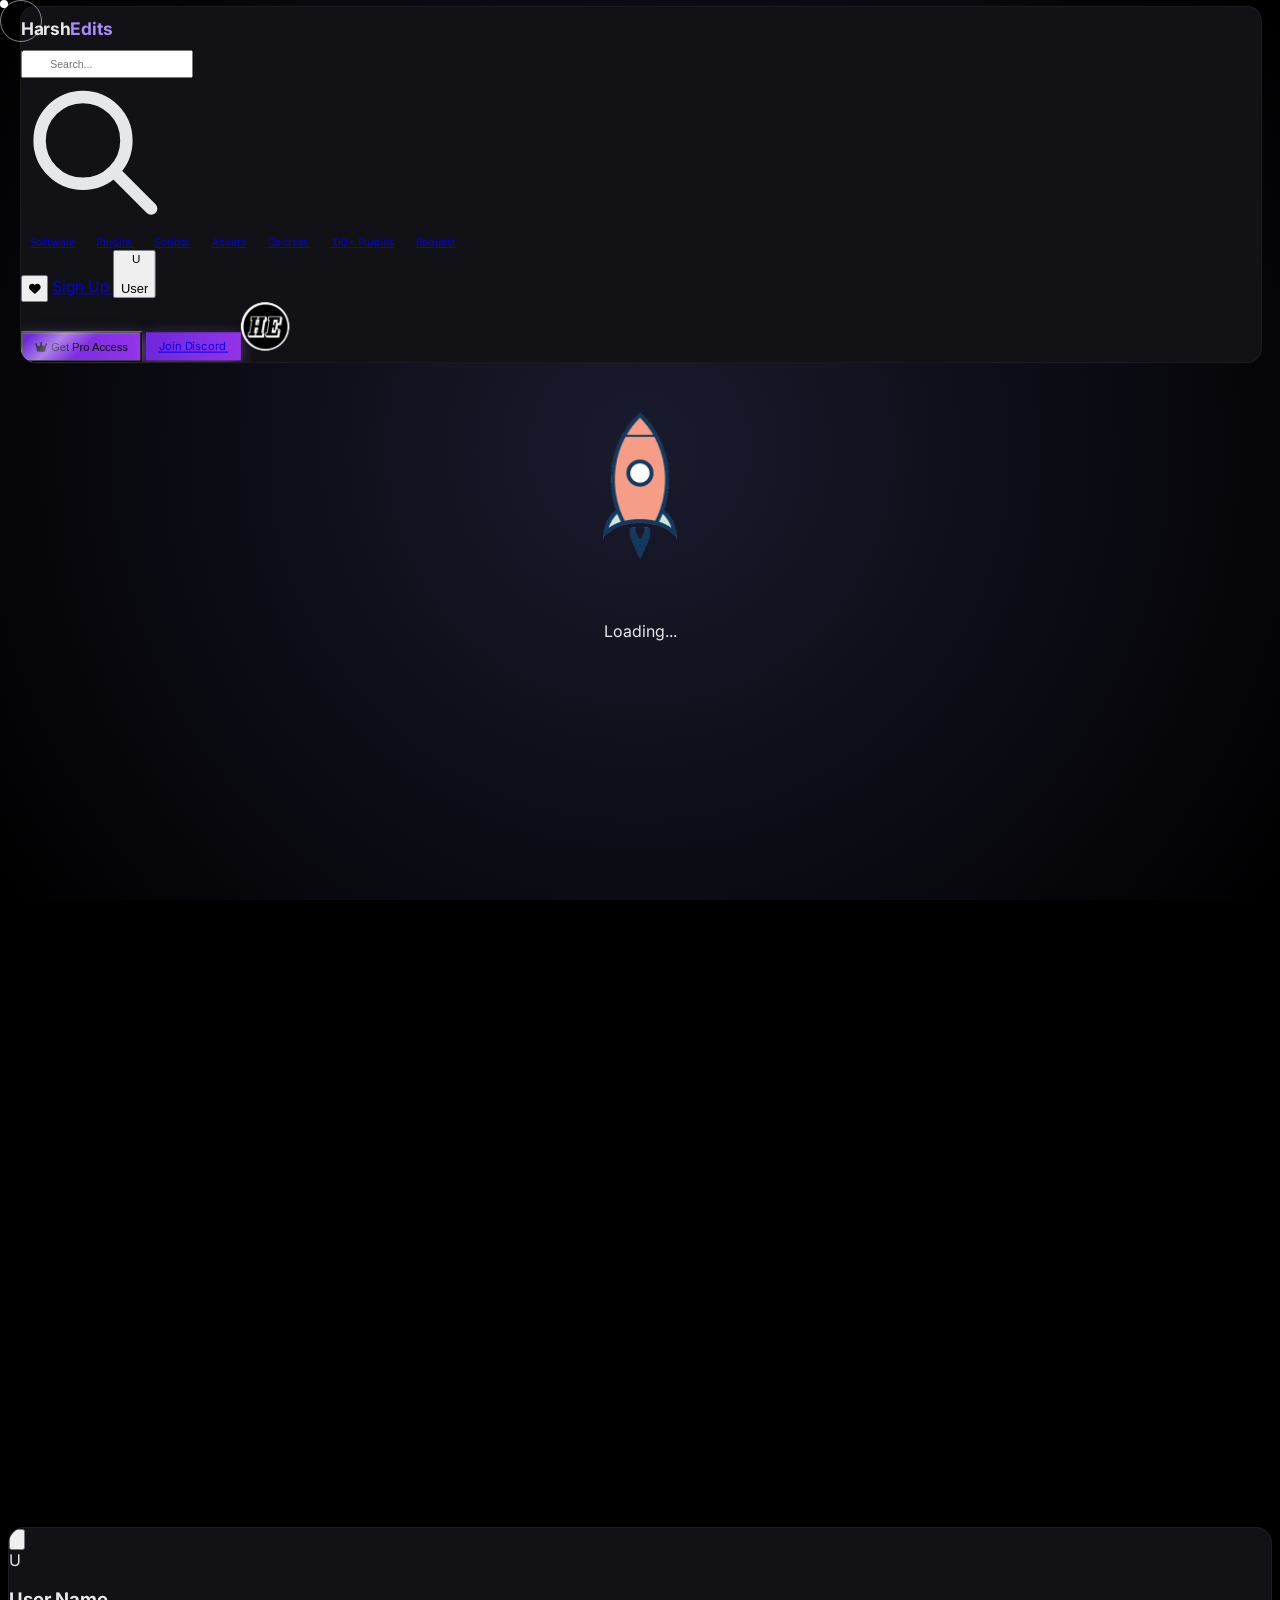
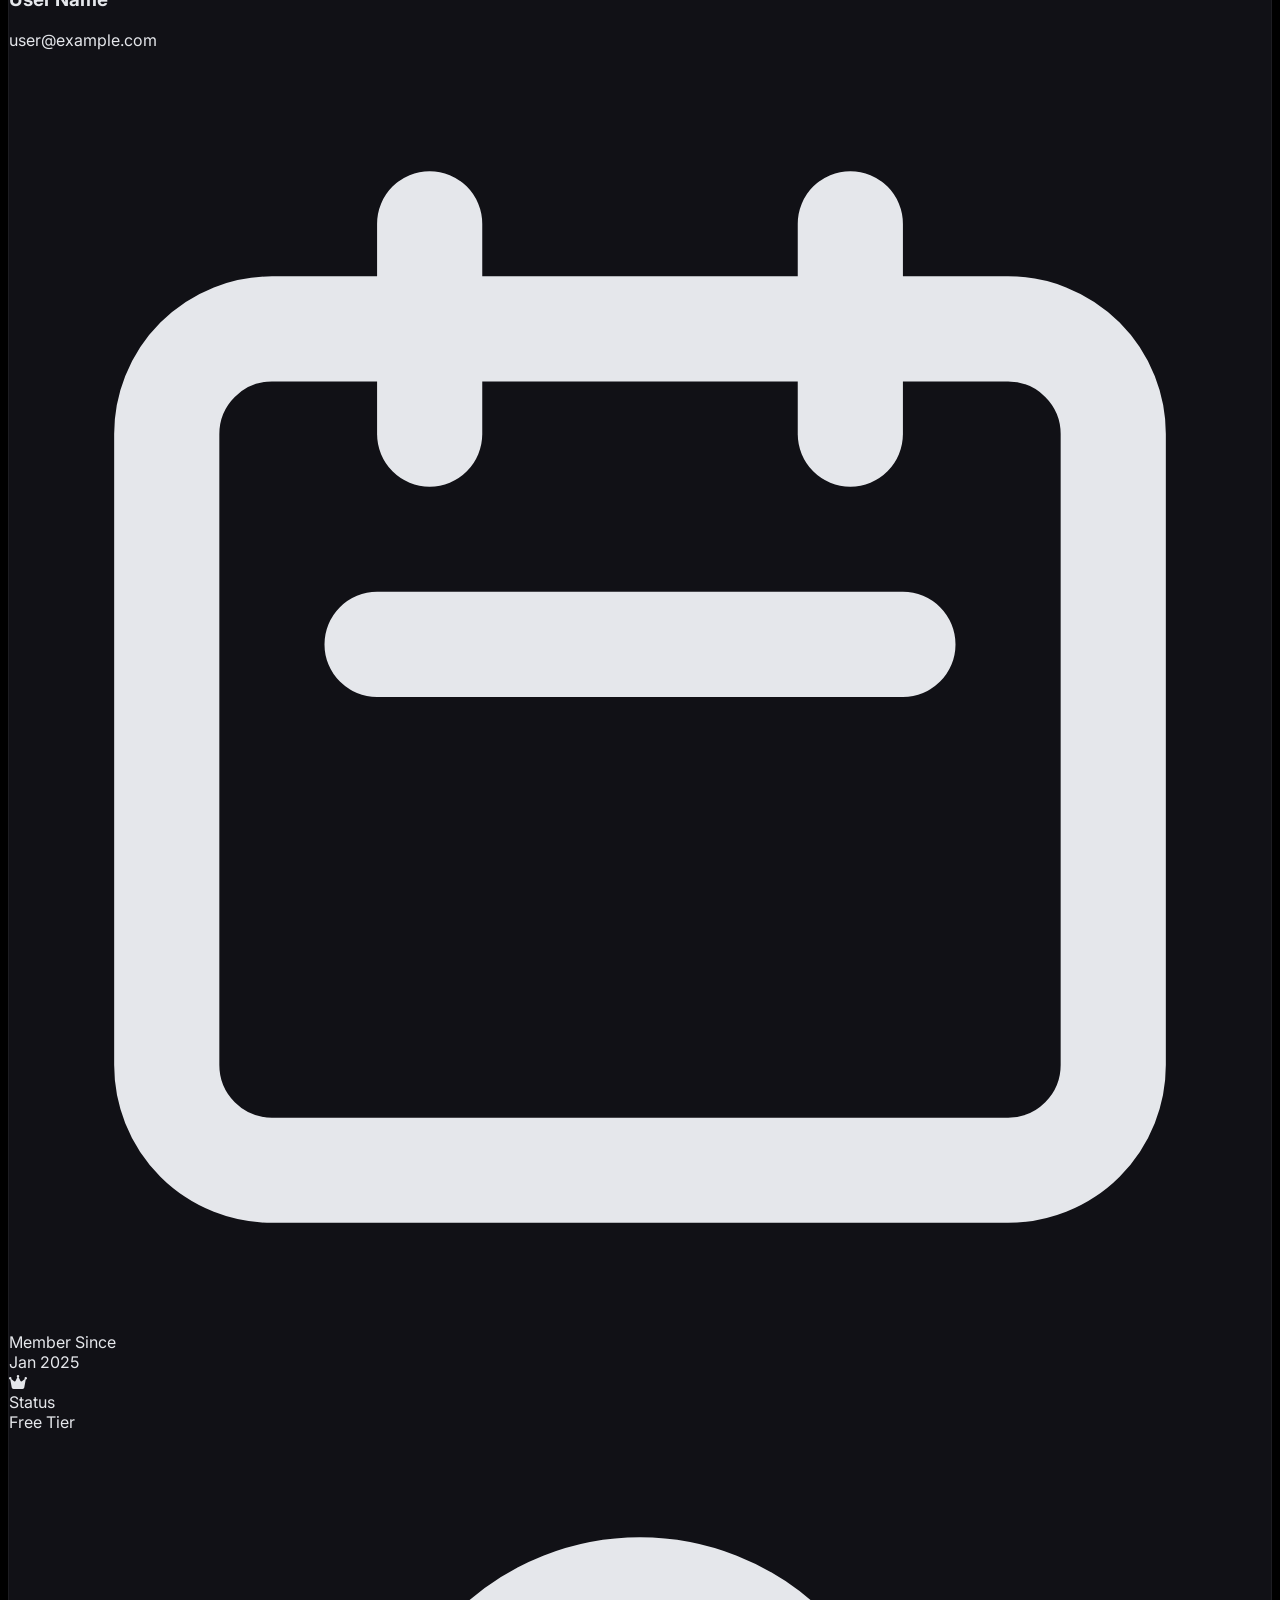
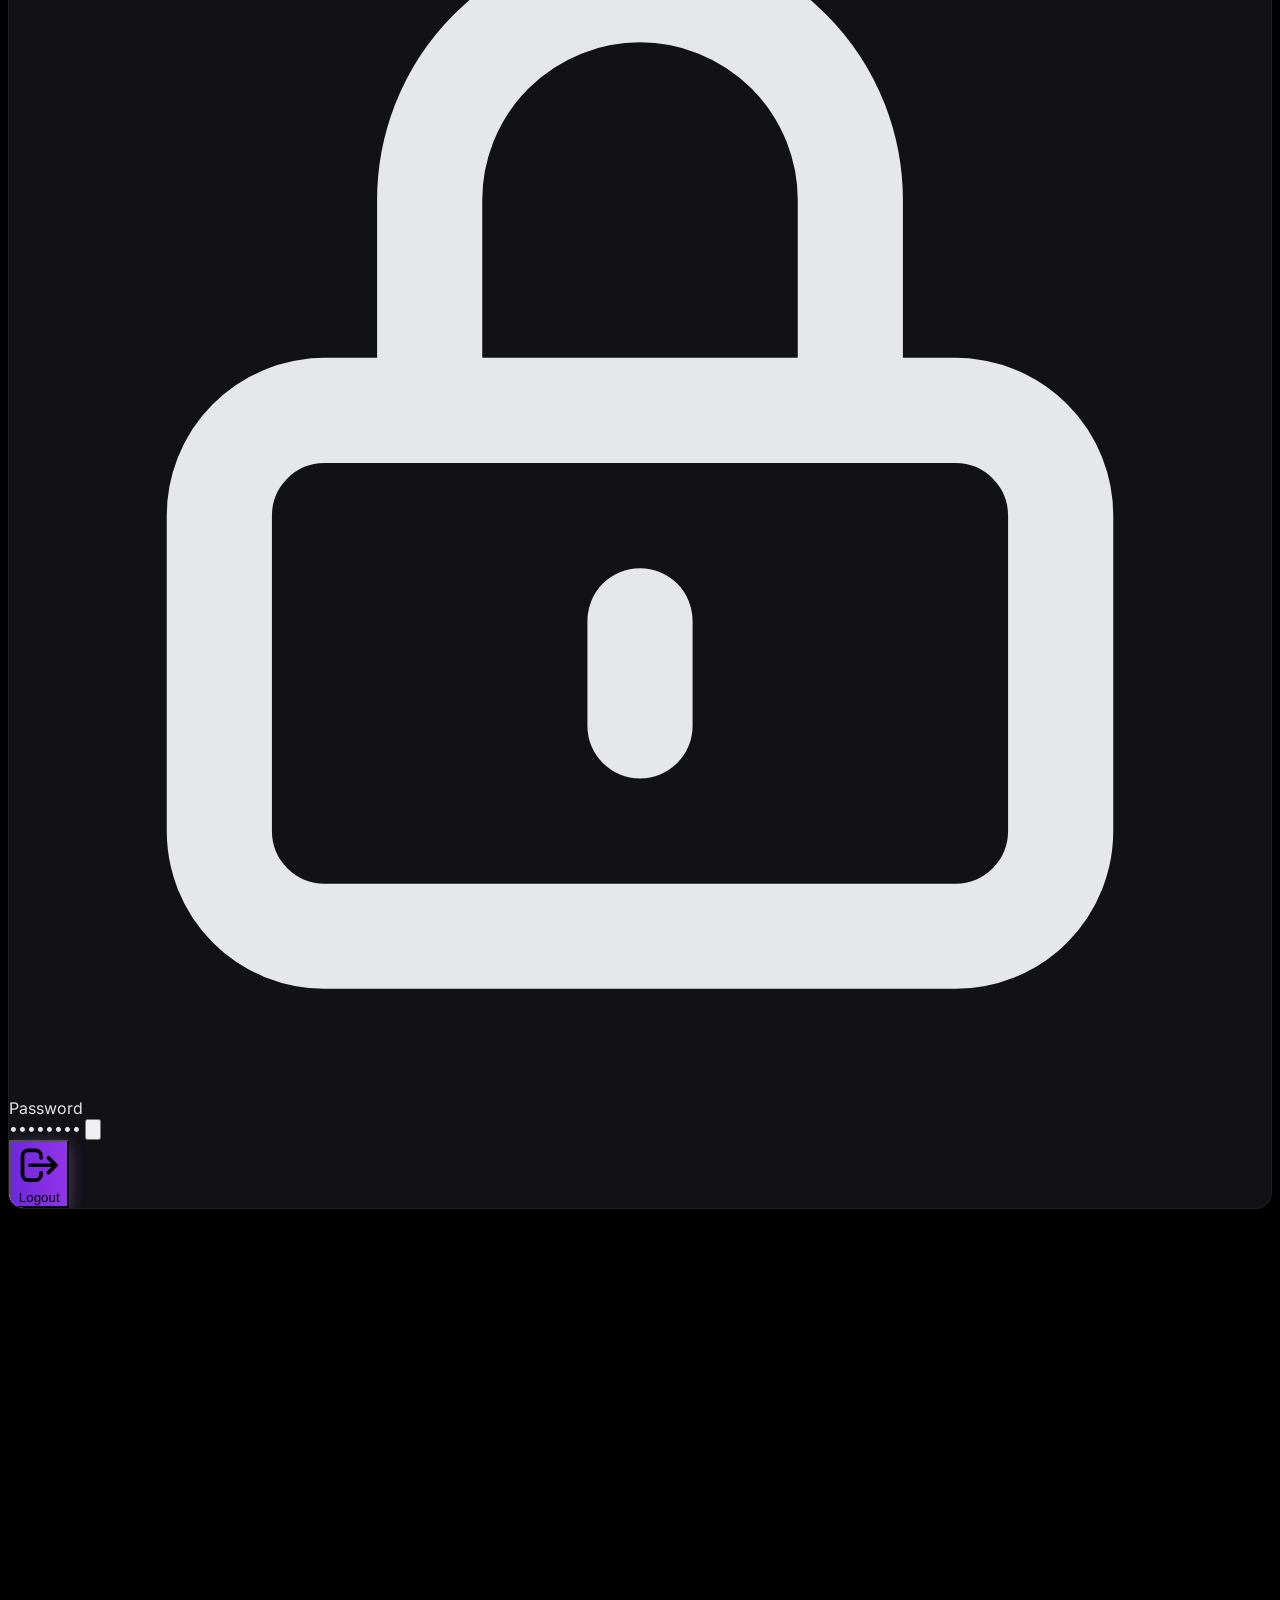
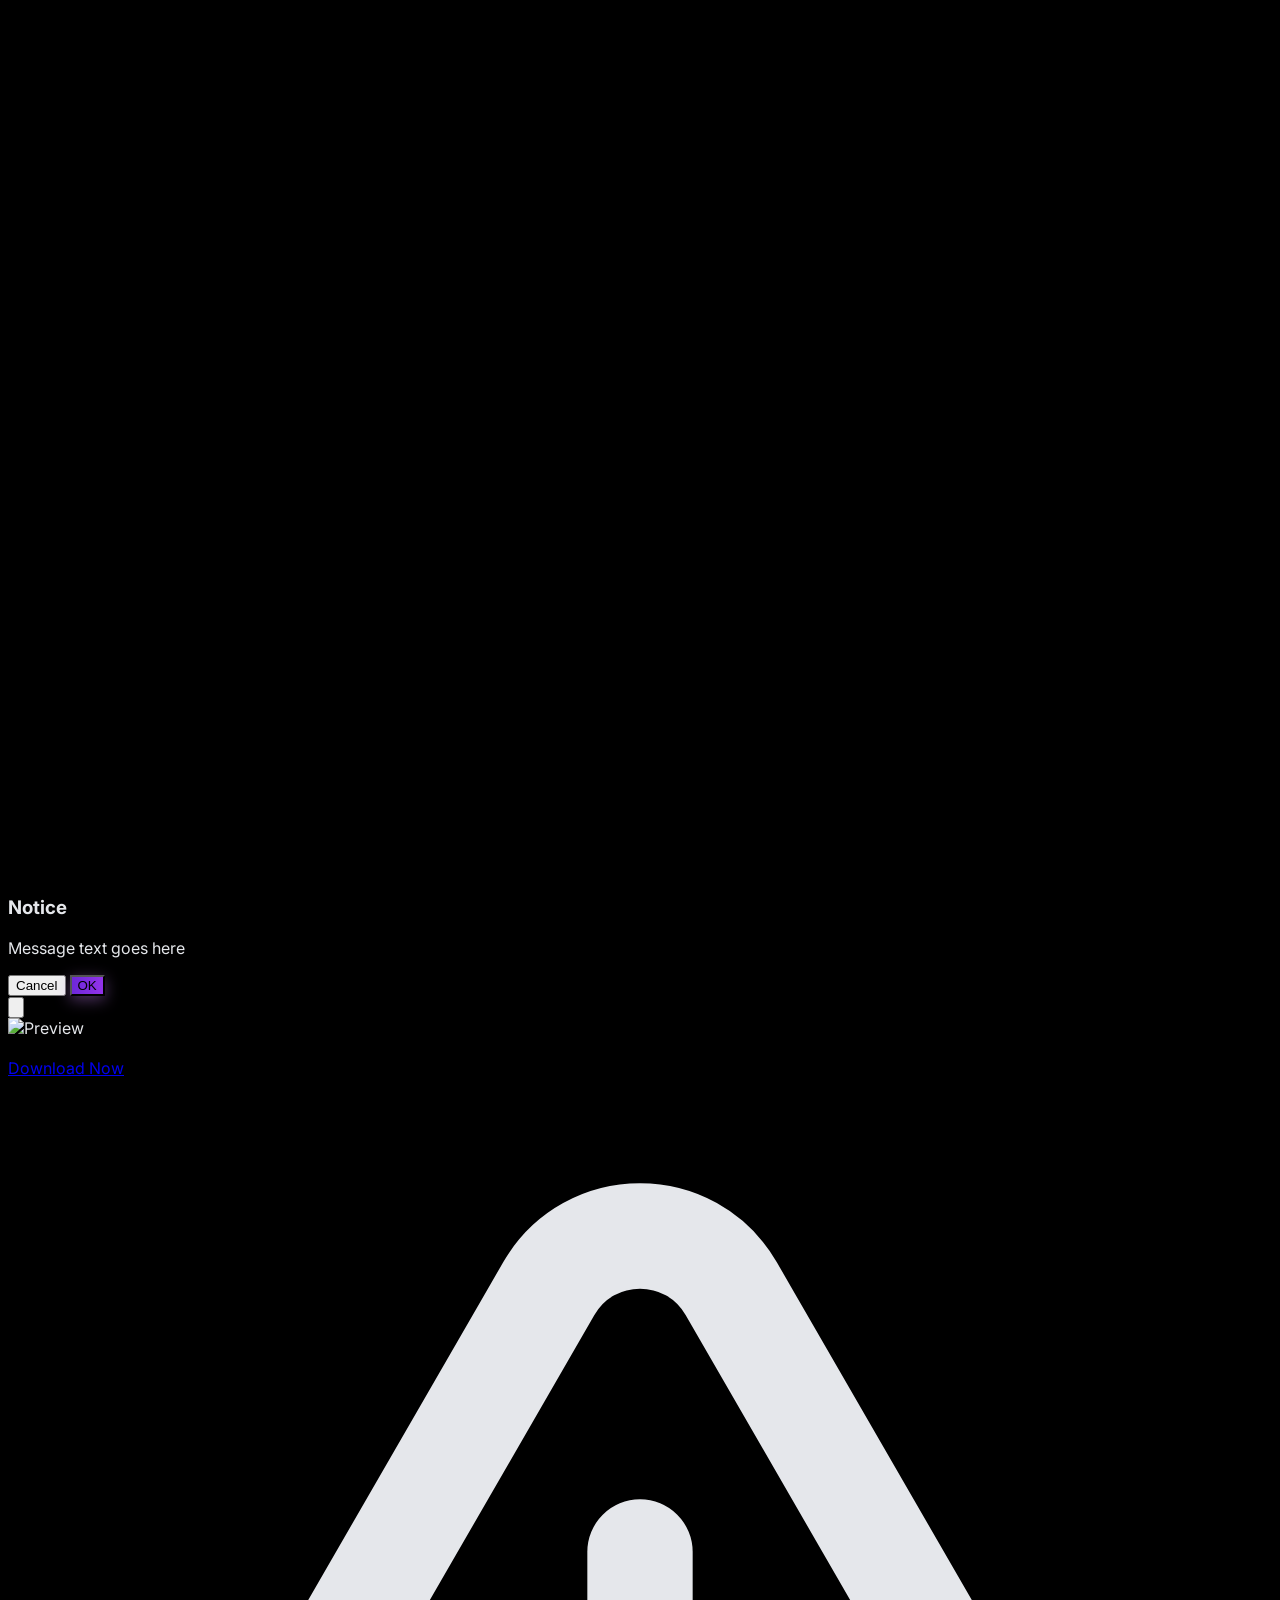
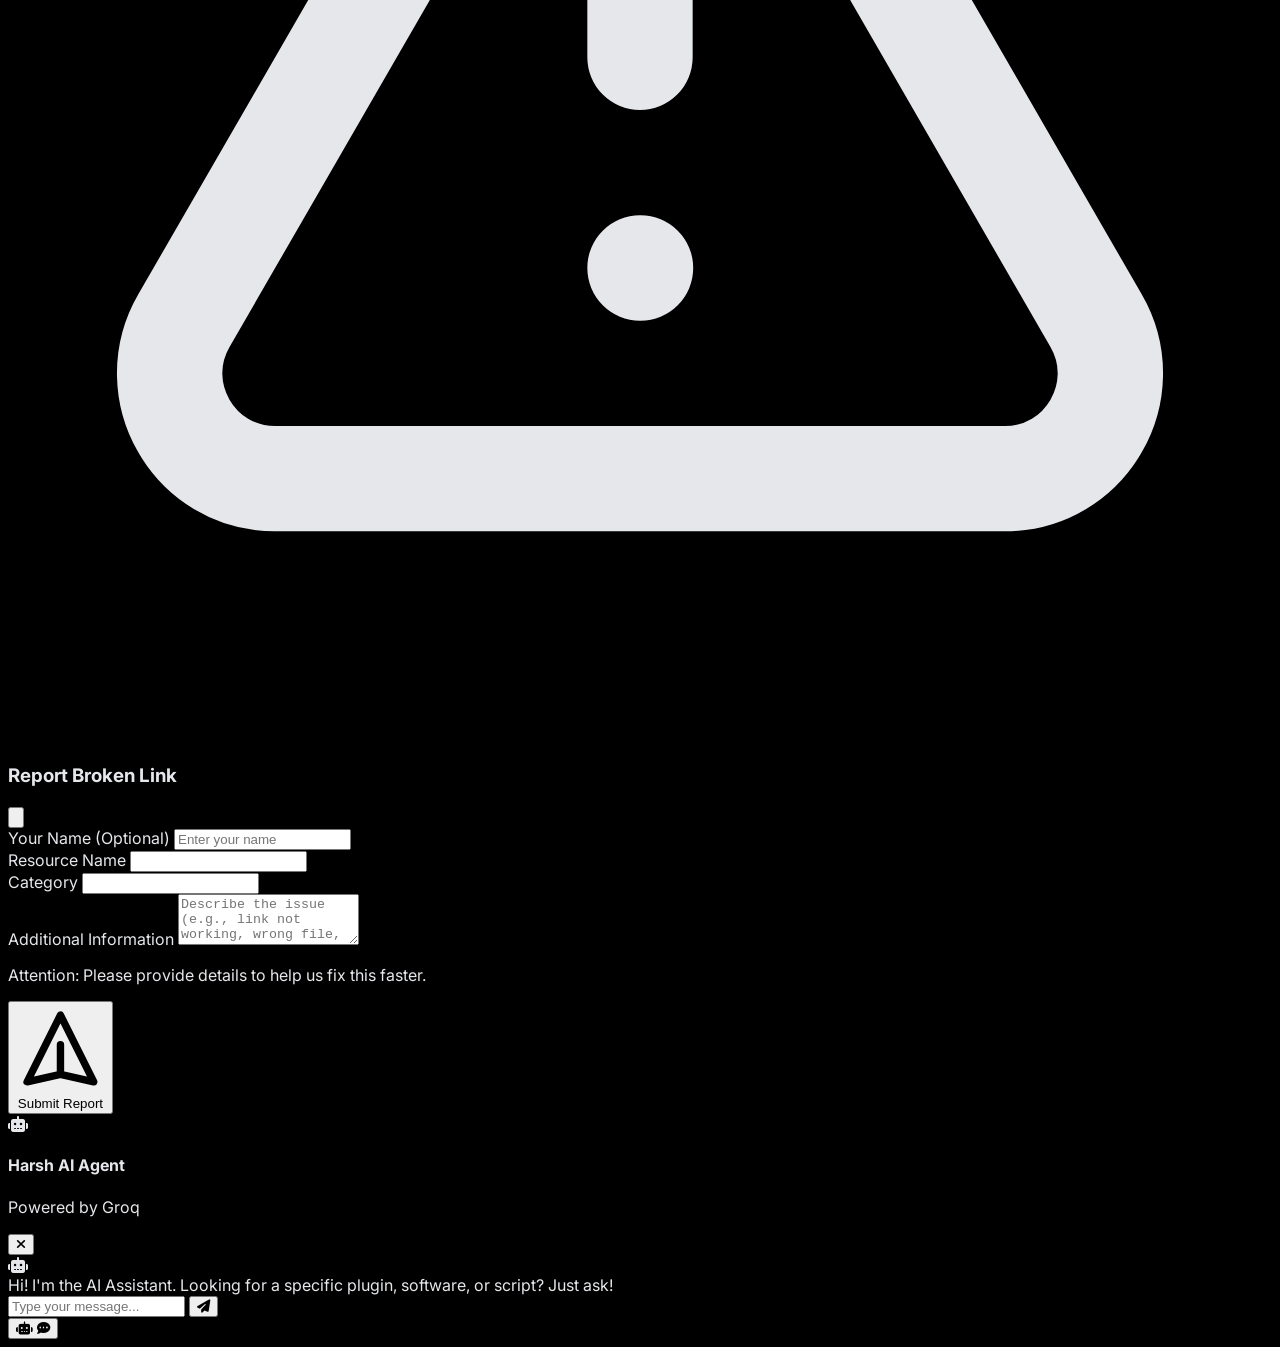
==== commit f35e4293: "Add files via upload" ====
--- a/index.html
+++ b/index.html
@@ -1,993 +1,1058 @@
 <!DOCTYPE html>
-<html lang="en">
+<html lang="en" class="scroll-smooth">
 
 <head>
     <meta charset="UTF-8">
     <meta name="viewport" content="width=device-width, initial-scale=1.0">
-    <title>Biprasish | Elite Video Editor</title>
-    <meta name="description"
-        content="Professional Video Editor turning raw footage into scroll-stopping, high retention content that drives real growth. 10M+ views generated.">
+    <title>Harsh Edits - Pro Editing Resources</title>
 
     <!-- Fonts -->
-    <link rel="preconnect" href="https://fonts.googleapis.com">
-    <link rel="preconnect" href="https://fonts.gstatic.com" crossorigin>
-    <link href="https://fonts.googleapis.com/css2?family=Inter:wght@300;400;500;600;700;800;900&display=swap"
-        rel="stylesheet">
-
-    <!-- CSS -->
-    <link rel="stylesheet" href="styles.css">
-
-    <!-- Icons -->
-    <script src="https://unpkg.com/@phosphor-icons/web"></script>
-    <!-- GSAP for Smooth Animations -->
-    <script src="https://cdnjs.cloudflare.com/ajax/libs/gsap/3.12.2/gsap.min.js"></script>
-    <script src="https://cdnjs.cloudflare.com/ajax/libs/gsap/3.12.2/ScrollTrigger.min.js"></script>
-    <script src="https://unpkg.com/@studio-freight/lenis@1.0.36/dist/lenis.min.js"></script>
-
+    <link href="https://fonts.googleapis.com/css2?family=Inter:wght@300;400;600;800&display=swap" rel="stylesheet">
+    <link rel="stylesheet" href="https://cdnjs.cloudflare.com/ajax/libs/font-awesome/6.4.0/css/all.min.css">
+
+    <!-- Razorpay Checkout -->
+    <script src="https://checkout.razorpay.com/v1/checkout.js"></script>
+
+    <!-- Tailwind CSS - Local copy (works on all DNS/ISPs) -->
+    <script src="assets/libs/tailwind.min.js"></script>
+
+    <!-- Font Awesome Icons - Local copy (works on all DNS/ISPs) -->
+    <link rel="stylesheet" href="assets/libs/font-awesome.min.css">
+
+    <!-- Firebase Compat SDKs (Non-Module for file:// support) -->
+    <script src="https://www.gstatic.com/firebasejs/9.23.0/firebase-app-compat.js"></script>
+    <script src="https://www.gstatic.com/firebasejs/9.23.0/firebase-auth-compat.js"></script>
+    <script src="https://www.gstatic.com/firebasejs/9.23.0/firebase-database-compat.js"></script>
+
+    <!-- Visitor Analytics Tracker -->
+    <script src="visitor-tracker.js"></script>
+
+    <!-- Custom CSS -->
+    <link rel="stylesheet" href="style.css">
 </head>
 
-<body>
-    <!-- Preloader -->
-    <div class="preloader z-max">
-        <div class="loader-content">
-            <div class="loader-text scramble-text" data-text="INITIALIZING SYSTEM...">INITIALIZING SYSTEM...</div>
-            <div class="loader-percentage">0%</div>
-            <div class="loader-bar-container">
-                <div class="loader-bar glow-bar"></div>
-            </div>
-            <div class="loader-noise"></div>
-        </div>
-    </div>
-    <!-- Custom Cursor -->
+<body class="antialiased">
+    <!-- UI Polishes -->
     <div class="cursor-dot"></div>
     <div class="cursor-outline"></div>
-
-    <!-- Background Architecture -->
-    <div class="bg-gradient-mesh">
-        <div class="orb orb-1"></div>
-        <div class="orb orb-2"></div>
-        <div class="orb orb-3"></div>
-        <div class="grid-overlay"></div>
-    </div>
-    <!-- Existing Particles -->
-    <canvas id="particles-canvas" class="z-back"></canvas>
-    <div class="noise-overlay"></div>
-
-    <!-- Navigation -->
-    <nav class="navbar relative-z">
-        <div class="container">
-            <a href="#" class="logo magnetic">creative<span class="highlight">edits</span>.mov</a>
-            <ul class="nav-links">
-                <li><a href="#showreel" class="nav-item hover-target">Showreel</a></li>
-                <li><a href="#portfolio" class="nav-item hover-target">Portfolio</a></li>
-                <li><a href="#services" class="nav-item hover-target">Services</a></li>
-                <li><a href="#about" class="nav-item hover-target">About</a></li>
-                <li><a href="#contact" class="btn-primary-sm glowing-btn hover-target">Get in Touch</a></li>
-            </ul>
-            <div class="mobile-menu-toggle hover-target">
-                <i class="ph ph-list"></i>
-            </div>
-        </div>
-    </nav>
-
-    <!-- Hero Section -->
-    <header class="hero relative-z overflow-hidden">
-        <!-- Hero Background Video -->
-        <div class="hero-bg-media">
-            <video src="showreel.mp4" autoplay loop muted playsinline class="bg-video"></video>
-            <div class="hero-overlay-gradient"></div>
-            <div class="hero-vignette"></div>
-        </div>
-
-        <div class="container hero-content center relative-z">
-            <div class="availability-pill animate-in hover-target">
-                <div class="status-dot"></div> Available for New Projects
-            </div>
-
-            <h1 class="hero-title animate-in delay-2">
-                Biprasish<br />
-                <span class="text-gradient highlight-glow">Chakraborty</span>
-            </h1>
-
-            <p class="subtitle animate-in delay-3">
-                Turning raw footage into <span class="highlight-text block-highlight">scroll-stopping</span>, high
-                retention cinematic
-                content that drives real <span class="text-white" style="font-weight: 700;">growth</span>. Built for the
-                modern creator economy.
+    <!-- Super Light Performance Version -->
+
+    <!-- Preloader -->
+    <div id="preloader"
+        style="position: fixed; top: 0; left: 0; width: 100%; height: 100%; background-color: rgba(0, 0, 0, 0.85); backdrop-filter: blur(8px); z-index: 9999; display: flex; flex-direction: column; justify-content: center; align-items: center; gap: 15px;">
+
+        <!-- Static High Performance Background -->
+
+        <h1 class="absolute top-[15%] text-6xl md:text-7xl font-bold tracking-tighter text-white mb-2 select-none z-10">
+            Harsh<span class="gradient-text">Edits</span></h1>
+        <img src="load.gif" alt="Loading..." style="width: 250px; height: 250px; object-fit: contain; z-index: 10;">
+        <div class="text-white/70 font-medium tracking-widest text-xs uppercase animate-pulse z-10">Loading...</div>
+    </div>
+
+    <!-- Payment Wall Overlay -->
+    <div id="paywall-overlay"
+        class="fixed inset-0 z-[20000] flex items-center justify-center bg-black/90 backdrop-blur-xl transition-all duration-500 opacity-0 pointer-events-none">
+        <div class="glass-card p-12 max-w-xl w-11/12 text-center relative border-2 border-indigo-500/30">
+            <div
+                class="absolute -top-12 left-1/2 -translate-x-1/2 w-24 h-24 bg-gradient-to-tr from-indigo-600 to-purple-600 rounded-full flex items-center justify-center shadow-2xl ring-4 ring-black">
+                <i class="fa-solid fa-lock text-3xl text-white"></i>
+            </div>
+
+            <h3 class="text-4xl font-black gradient-text mb-4 mt-8">Access Locked</h3>
+            <p class="text-gray-300 mb-8 text-lg leading-relaxed">
+                Unlock full access to the **Harsh Edits Resource Hub**. Get unlimited downloads of premium software,
+                100+ plugins, VFX scripts, and creative assets.
             </p>
 
-            <div class="cta-group animate-in delay-4">
-                <a href="#showreel" class="btn-primary glowing-btn hover-target px-large">
-                    <i class="ph-fill ph-play-circle" style="font-size: 1.4rem;"></i> View Masterpieces
-                </a>
-                <a href="#contact" class="btn-secondary blur-btn hover-target">
-                    Collaborate Now <i class="ph-bold ph-arrow-right"></i>
-                </a>
-            </div>
-
-            <div class="hero-stats glass-stats animate-in delay-5">
-                <div class="stat-item">
-                    <h3 class="counter-up" data-target="2">0</h3><span>+</span>
-                    <p>Years Exp</p>
-                </div>
-                <div class="stat-divider"></div>
-                <div class="stat-item">
-                    <h3 class="counter-up" data-target="150">0</h3><span>+</span>
-                    <p>Videos Edited</p>
-                </div>
-                <div class="stat-divider"></div>
-                <div class="stat-item">
-                    <h3 class="counter-up text-gradient" data-target="10">0</h3><span class="text-gradient">M+</span>
-                    <p>Total Views</p>
-                </div>
-            </div>
-        </div>
-
-        <div class="scroll-indicator animate-in delay-6">
-            <div class="mouse">
-                <div class="wheel"></div>
-            </div>
-            <span class="scramble-text" data-text="DISCOVER">DISCOVER</span>
+            <div class="space-y-4 mb-8">
+                <div class="flex items-center gap-3 text-left bg-white/5 p-4 rounded-xl border border-white/10">
+                    <i class="fa-solid fa-circle-check text-green-400"></i>
+                    <span class="text-white text-sm">Lifetime Access to All Current & Future Resources</span>
+                </div>
+                <div class="flex items-center gap-3 text-left bg-white/5 p-4 rounded-xl border border-white/10">
+                    <i class="fa-solid fa-circle-check text-green-400"></i>
+                    <span class="text-white text-sm">Premium Support & Resource Requests</span>
+                </div>
+            </div>
+
+            <div class="flex flex-col gap-4">
+                <button onclick="processPayment()"
+                    class="w-full py-4 bg-gradient-to-r from-indigo-600 to-purple-600 hover:from-indigo-500 hover:to-purple-500 text-white font-bold text-xl rounded-2xl shadow-[0_0_30px_rgba(79,70,229,0.4)] transition-all transform hover:scale-[1.02] active:scale-95 flex items-center justify-center gap-3">
+                    <i class="fa-solid fa-bolt"></i> Unlock Everything Now
+                </button>
+                <p class="text-xs text-gray-500">Secure Payment via Razorpay • Instant Activation</p>
+            </div>
+        </div>
+    </div>
+
+    <!-- Payment Success Modal (Hidden by default) -->
+    <div id="payment-success-modal" class="fixed inset-0 z-[30000] flex items-center justify-center bg-black/80 backdrop-blur-md opacity-0 pointer-events-none transition-all duration-500">
+        <div class="glass-card p-10 max-w-lg w-11/12 text-center relative border border-yellow-500/30 shadow-[0_0_50px_rgba(234,179,8,0.2)]">
+            <div class="w-24 h-24 bg-gradient-to-tr from-yellow-400 to-orange-500 rounded-full flex items-center justify-center shadow-2xl mx-auto mb-6">
+                <i class="fa-solid fa-crown text-4xl text-white animate-bounce"></i>
+            </div>
+            
+            <h3 class="text-4xl font-black text-white mb-2">Welcome to Pro!</h3>
+            <p class="text-yellow-400 font-bold uppercase tracking-widest text-xs mb-6">Payment Successful</p>
+            
+            <p class="text-gray-300 mb-8 leading-relaxed">
+                Thank you for becoming a **Pro Member** and supporting the Harsh Edits community! Your account has been upgraded instantly. You now have unlimited access to all premium plugins, scripts, and software.
+            </p>
+
+            <button onclick="closeSuccessModal()" class="w-full py-4 bg-white/10 hover:bg-white/20 text-white font-bold rounded-xl border border-white/10 transition-all">
+                Start Exploring
+            </button>
+        </div>
+    </div>
+
+    <div id="mouse-follower"></div>
+
+    <!-- Animated Mesh Background -->
+    <div class="mesh-background">
+        <div class="mesh-shape shape1"></div>
+        <div class="mesh-shape shape2"></div>
+        <div class="mesh-shape shape3"></div>
+        <div class="mesh-shape shape4"></div>
+    </div>
+
+    <!-- Background Video (Controlled via Banner Settings) -->
+    <div class="fixed inset-0 w-full h-full -z-[5] pointer-events-none overflow-hidden">
+        <video id="landing-bg-video" loop muted playsinline
+            class="absolute top-0 left-0 w-full h-full object-cover opacity-0 transition-opacity duration-1000 hidden">
+            <source src="assets/bg-video.mp4" type="video/mp4">
+        </video>
+    </div>
+
+    <!-- Header -->
+    <header id="header" class="fixed top-0 left-0 right-0 z-50 transition-all duration-300">
+        <div class="w-full px-[2vw] xl:px-8 py-2 xl:py-4 max-w-[1820px] mx-auto transition-all duration-300">
+            <div id="header-glass-card"
+                class="glass-card !rounded-full !overflow-visible px-[1.5vw] xl:px-6 py-2 flex justify-between items-center w-full transition-all duration-300 origin-top">
+                <!-- Left Section: Logo + Search -->
+                <div class="flex items-center fluid-header-gap transition-all duration-300">
+                    <h1 onclick="navigateToSection('easy-workflow-showcase'); return false;"
+                        class="fluid-logo font-bold tracking-tighter text-white cursor-pointer hover:scale-105 transition-all duration-300 select-none whitespace-nowrap">
+                        Harsh<span class="gradient-text">Edits</span>
+                    </h1>
+                    <div class="relative hidden lg:block fluid-search-container group transition-all duration-300">
+                        <input type="text" id="search-input" placeholder="Search..."
+                            class="fluid-search-input w-full bg-white/5 border border-white/10 rounded-full text-gray-200 placeholder-gray-500 focus:outline-none focus:ring-2 focus:ring-purple-500/50 focus:border-purple-500/50 focus:bg-gray-900 transition-all shadow-inner group-hover:border-white/20">
+                        <svg class="w-3 h-3 xl:w-3.5 xl:h-3.5 text-gray-500 absolute top-1/2 left-3 -translate-y-1/2 transition-colors group-hover:text-gray-400"
+                            xmlns="http://www.w3.org/2000/svg" fill="none" viewBox="0 0 24 24" stroke="currentColor">
+                            <path stroke-linecap="round" stroke-linejoin="round" stroke-width="2"
+                                d="M21 21l-6-6m2-5a7 7 0 11-14 0 7 7 0 0114 0z" />
+                        </svg>
+                        <!-- Search Suggestions Dropdown -->
+                        <div id="search-suggestions-dropdown"
+                            class="absolute top-full mt-2 left-0 w-full bg-gray-900/95 backdrop-blur-sm border border-gray-700/50 rounded-2xl shadow-2xl z-[100] hidden overflow-hidden transition-all duration-200">
+                            <!-- Dynamic Suggestions -->
+                        </div>
+                    </div>
+                </div>
+                <nav
+                    class="hidden lg:flex items-center fluid-nav-container font-medium text-gray-300 transition-all duration-300">
+                    <a href="#software" onclick="navigateToSection('software'); return false;"
+                        class="fluid-nav-link rounded-full hover:text-white hover:bg-white/10 transition-all cursor-pointer whitespace-nowrap">Software</a>
+                    <a href="#plugins" onclick="navigateToSection('plugins'); return false;"
+                        class="fluid-nav-link rounded-full hover:text-white hover:bg-white/10 transition-all cursor-pointer whitespace-nowrap">Plugins</a>
+                    <a href="#scripts" onclick="navigateToSection('scripts'); return false;"
+                        class="fluid-nav-link rounded-full hover:text-white hover:bg-white/10 transition-all cursor-pointer whitespace-nowrap">Scripts</a>
+                    <a href="#assets" onclick="navigateToSection('assets'); return false;"
+                        class="fluid-nav-link rounded-full hover:text-white hover:bg-white/10 transition-all cursor-pointer whitespace-nowrap">Assets</a>
+                    <a href="#courses" onclick="navigateToSection('courses'); return false;"
+                        class="fluid-nav-link rounded-full hover:text-white hover:bg-white/10 transition-all cursor-pointer whitespace-nowrap">Courses</a>
+                    <a href="#other-plugins" onclick="navigateToSection('other-plugins'); return false;"
+                        class="fluid-nav-link rounded-full hover:text-white hover:bg-white/10 transition-all cursor-pointer whitespace-nowrap">100+
+                        Plugins</a>
+                    <a href="#request-resource" onclick="navigateToSection('request-resource'); return false;"
+                        class="fluid-nav-link rounded-full hover:text-white hover:bg-white/10 transition-all cursor-pointer whitespace-nowrap">Request</a>
+                </nav>
+                <!-- Right Section: Auth & Actions -->
+                <div class="flex items-center fluid-header-gap transition-all duration-300">
+
+
+                    <div class="h-6 w-px bg-gray-700/50 hidden lg:block mx-1 xl:mx-2"></div>
+
+                    <!-- Auth Buttons -->
+                    <div id="auth-buttons" class="flex items-center gap-2 xl:gap-3">
+                        <!-- Top Right Favorites Button -->
+                        <button onclick="showFavoritesView()"
+                            class="fluid-icon-btn rounded-full bg-gray-800 hover:bg-gray-700 flex items-center justify-center transition-all duration-300 text-red-500"
+                            title="My Favorites">
+                            <i class="fa-solid fa-heart"></i>
+                        </button>
+
+                        <!-- Sign Up Button (Guest View) -->
+                        <a href="auth.html#signup" id="btn-signup-header"
+                            class="hidden lg:block px-2 xl:px-4 py-1 xl:py-1.5 rounded-full border border-gray-600 hover:border-gray-400 hover:bg-white/5 text-[10px] xl:text-sm font-medium transition-all text-white whitespace-nowrap">
+                            Sign Up
+                        </a>
+
+                        <!-- Profile Button (User View) -->
+                        <button id="btn-profile" onclick="openProfileModal()"
+                            class="hidden hidden lg:flex items-center justify-center hover:bg-white/5 rounded-full p-1 transition-all border border-transparent hover:border-white/10"
+                            title="My Profile">
+                            <div
+                                class="fluid-icon-btn rounded-full bg-gradient-to-tr from-purple-500 to-pink-500 flex items-center justify-center font-bold text-white shadow-lg overflow-hidden transition-all duration-300">
+                                <img id="header-avatar" src="" alt="" class="w-full h-full object-cover hidden">
+                                <span id="header-initials">U</span>
+                            </div>
+                            <span id="header-username" class="hidden">User</span>
+                        </button>
+                    </div>
+
+                    <button id="pro-access-btn" onclick="processPayment()"
+                        class="fluid-btn gradient-btn text-white font-semibold rounded-full shadow-lg flex-shrink-0 flex items-center transition-all duration-300">
+                        <i class="fa-solid fa-crown mr-2"></i>
+                        Get Pro Access
+                    </button>
+                    <a href="#" target="_blank" id="discord-invite-btn"
+                        class="fluid-btn gradient-btn text-white font-semibold rounded-full shadow-lg flex-shrink-0 hidden sm:flex transition-all duration-300">
+                        Join Discord
+                    </a>
+                    <a href="admin.html"
+                        class="w-9 h-9 xl:w-10 xl:h-10 rounded-full overflow-hidden shadow-lg hover:ring-2 hover:ring-purple-500 transition-all flex-shrink-0"
+                        title="Admin Panel">
+                        <img src="admin.png" alt="Admin" class="w-full h-full object-cover">
+                    </a>
+                </div>
+            </div>
         </div>
     </header>
 
-    <!-- Scrolling Marquee -->
-    <div class="marquee-section relative-z pt-elem">
-        <div class="marquee-container">
-            <div class="marquee">
-                <!-- Group 1 -->
-                <span class="marquee-item">PREMIERE PRO <i class="ph-fill ph-video-camera"></i></span>
-                <span class="marquee-item">AFTER EFFECTS <i class="ph-fill ph-sparkle"></i></span>
-                <span class="marquee-item">DAVINCI RESOLVE <i class="ph-fill ph-palette"></i></span>
-                <span class="marquee-item">COLOR GRADING <i class="ph-fill ph-aperture"></i></span>
-                <span class="marquee-item">MOTION GRAPHICS <i class="ph-fill ph-magic-wand"></i></span>
-                <span class="marquee-item">BLENDER 3D <i class="ph-fill ph-cube"></i></span>
-                <!-- Group 2 (Clone for infinite effect) -->
-                <span class="marquee-item">PREMIERE PRO <i class="ph-fill ph-video-camera"></i></span>
-                <span class="marquee-item">AFTER EFFECTS <i class="ph-fill ph-sparkle"></i></span>
-                <span class="marquee-item">DAVINCI RESOLVE <i class="ph-fill ph-palette"></i></span>
-                <span class="marquee-item">COLOR GRADING <i class="ph-fill ph-aperture"></i></span>
-                <span class="marquee-item">MOTION GRAPHICS <i class="ph-fill ph-magic-wand"></i></span>
-                <span class="marquee-item">BLENDER 3D <i class="ph-fill ph-cube"></i></span>
-            </div>
-        </div>
-    </div>
-
-    <!-- Showreel Section -->
-    <section id="showreel" class="section showreel-section relative-z">
-        <div class="container relative-z">
-            <div class="section-header center pt-elem">
-                <h6 class="section-kicker"><i class="ph-fill ph-film-strip"></i> THE CINEMATIC EXPERIENCE</h6>
-                <h2 class="section-title">Director's <span class="text-gradient">Cut</span></h2>
-                <p class="section-desc">A fast-paced motion design montage showcasing highly engaging cuts, YouTube
-                    edits, dynamic motion graphics, and premium grade visual storytelling.</p>
-            </div>
-
-            <div class="video-container glass-panel pt-elem spotlight-card hover-target"
-                style="max-width: 1200px; margin: 0 auto; padding: 0; border-radius: 24px;">
-                <div class="browser-bar">
-                    <div class="dots">
-                        <span class="red"></span><span class="yellow"></span><span class="green"></span>
-                    </div>
-                    <div class="browser-title" style="font-size: 0.75rem;">creative_showreel_2026.mp4</div>
-                </div>
-                <div class="video-ratio"
-                    style="padding-bottom: 56.25%; background: #111; border-radius: 20px; overflow: hidden;">
-                    <video id="video-showreel"
-                        src="https://res.cloudinary.com/dnzkvroor/video/upload/v1772028882/Showreel_lfglw5.mp4"
-                        class="w-full h-full object-cover" style="position: absolute; top: 0; left: 0;" loop muted
-                        playsinline autoplay></video>
-                    <div class="custom-video-controls glass-panel">
-                        <button id="showreel-play-btn" class="ctrl-btn hover-target"><i
-                                class="ph-bold ph-play"></i></button>
-                        <button id="showreel-mute-btn" class="ctrl-btn hover-target"><i
-                                class="ph-bold ph-speaker-slash"></i></button>
-                    </div>
-                </div>
-            </div>
-        </div>
-    </section>
-
-    <!-- Portfolio Section -->
-    <section id="portfolio" class="section portfolio-section relative-z">
-        <div class="container">
-            <div class="section-header pt-elem">
-                <h6 class="section-kicker"><i class="ph-fill ph-folder-star"></i> RECENT WORKS</h6>
-                <h2 class="section-title">Creative <span class="text-gradient">Arsenal</span></h2>
-                <p class="section-desc">Specialized editing formats engineered to dominate platform algorithms and
-                    captivate audiences globally.</p>
-            </div>
-            <div class="portfolio-category pt-elem">
-                <h3 class="category-title"><i class="ph-fill ph-device-mobile"></i> Vertical Virality (Short Form)</h3>
-                <div class="vertical-grid">
-                    <!-- Vertical Item 1 -->
-                    <div class="portfolio-card glass-panel spotlight-card hover-target">
-                        <div class="card-glow"></div>
-                        <div class="card-image-placeholder custom-video-wrapper relative overflow-hidden rounded-lg"
-                            style="padding-bottom: 177.77%; height: 0; background: #111;">
-                            <video
-                                src="https://res.cloudinary.com/dnzkvroor/video/upload/v1772022520/trial_reel_v2_otjd3b.mp4"
-                                class="custom-video w-full h-full object-cover"
-                                style="position: absolute; top: 0; left: 0;" poster="" playsinline></video>
-
-                            <!-- Custom Controls Overlay -->
-                            <div class="custom-player-controls glass-panel">
-                                <button class="play-pause-btn hover-target" aria-label="Play">
-                                    <i class="ph-fill ph-play"></i>
-                                </button>
-                                <input type="range" class="seek-bar hover-target" value="0" min="0" max="100"
-                                    step="0.1">
-                                <div class="time-display">0:00 / 0:00</div>
-                            </div>
-                        </div>
-                        <h3>Devin style</h3>
-                    </div>
-                    <!-- Vertical Item 2 -->
-                    <div class="portfolio-card glass-panel spotlight-card hover-target">
-                        <div class="card-glow"></div>
-                        <div class="card-image-placeholder custom-video-wrapper relative overflow-hidden rounded-lg"
-                            style="padding-bottom: 177.77%; height: 0; background: #111;">
-                            <video
-                                src="https://res.cloudinary.com/dnzkvroor/video/upload/v1772022502/Super_Profile_Rel_final_mqabuf.mp4"
-                                class="custom-video w-full h-full object-cover"
-                                style="position: absolute; top: 0; left: 0;" poster="" playsinline></video>
-
-                            <!-- Custom Controls Overlay -->
-                            <div class="custom-player-controls glass-panel">
-                                <button class="play-pause-btn hover-target" aria-label="Play">
-                                    <i class="ph-fill ph-play"></i>
-                                </button>
-                                <input type="range" class="seek-bar hover-target" value="0" min="0" max="100"
-                                    step="0.1">
-                                <div class="time-display">0:00 / 0:00</div>
-                            </div>
-                        </div>
-                        <h3>Saas Ad</h3>
-                    </div>
-                    <!-- Vertical Item 3 -->
-                    <div class="portfolio-card glass-panel spotlight-card hover-target">
-                        <div class="card-glow"></div>
-                        <div class="card-image-placeholder custom-video-wrapper relative overflow-hidden rounded-lg"
-                            style="padding-bottom: 177.77%; height: 0; background: #111;">
-                            <video
-                                src="https://res.cloudinary.com/dnzkvroor/video/upload/v1772022524/Ad_3c_1_1f_lg0xnt.mp4"
-                                class="custom-video w-full h-full object-cover"
-                                style="position: absolute; top: 0; left: 0;"
-                                poster="https://source.unsplash.com/random/400x711/?finance,reels" playsinline></video>
-
-                            <!-- Custom Controls Overlay -->
-                            <div class="custom-player-controls glass-panel">
-                                <button class="play-pause-btn hover-target" aria-label="Play">
-                                    <i class="ph-fill ph-play"></i>
-                                </button>
-                                <input type="range" class="seek-bar hover-target" value="0" min="0" max="100"
-                                    step="0.1">
-                                <div class="time-display">0:00 / 0:00</div>
-                            </div>
-                        </div>
-                        <h3>Real Estate Ad</h3>
-                    </div>
-                    <!-- Vertical Item 4 -->
-                    <div class="portfolio-card glass-panel spotlight-card hover-target">
-                        <div class="card-glow"></div>
-                        <div class="card-image-placeholder custom-video-wrapper relative overflow-hidden rounded-lg"
-                            style="padding-bottom: 177.77%; height: 0; background: #111;">
-                            <video
-                                src="https://res.cloudinary.com/dnzkvroor/video/upload/v1772022528/Punch-Cut_Ad_v01_cugeow.mp4"
-                                class="custom-video w-full h-full object-cover"
-                                style="position: absolute; top: 0; left: 0;"
-                                poster="https://source.unsplash.com/random/400x711/?tech,review" playsinline></video>
-
-                            <!-- Custom Controls Overlay -->
-                            <div class="custom-player-controls glass-panel">
-                                <button class="play-pause-btn hover-target" aria-label="Play">
-                                    <i class="ph-fill ph-play"></i>
-                                </button>
-                                <input type="range" class="seek-bar hover-target" value="0" min="0" max="100"
-                                    step="0.1">
-                                <div class="time-display">0:00 / 0:00</div>
-                            </div>
-                        </div>
-                        <h3>Credit Ad</h3>
-                    </div>
-                    <!-- Vertical Item 5 -->
-                    <div class="portfolio-card glass-panel spotlight-card hover-target">
-                        <div class="card-glow"></div>
-                        <div class="card-image-placeholder custom-video-wrapper relative overflow-hidden rounded-lg"
-                            style="padding-bottom: 177.77%; height: 0; background: #111;">
-                            <video
-                                src="https://res.cloudinary.com/dnzkvroor/video/upload/v1772022529/Xaviar_Video_F03_Prob3_xsbzvm.mp4"
-                                class="custom-video w-full h-full object-cover"
-                                style="position: absolute; top: 0; left: 0;"
-                                poster="https://source.unsplash.com/random/400x711/?fitness,motivation"
-                                playsinline></video>
-
-                            <!-- Custom Controls Overlay -->
-                            <div class="custom-player-controls glass-panel">
-                                <button class="play-pause-btn hover-target" aria-label="Play">
-                                    <i class="ph-fill ph-play"></i>
-                                </button>
-                                <input type="range" class="seek-bar hover-target" value="0" min="0" max="100"
-                                    step="0.1">
-                                <div class="time-display">0:00 / 0:00</div>
-                            </div>
-                        </div>
-                        <h3>Real Estate Ad</h3>
-                    </div>
-                    <!-- Vertical Item 6 -->
-                    <div class="portfolio-card glass-panel spotlight-card hover-target">
-                        <div class="card-glow"></div>
-                        <div class="card-image-placeholder custom-video-wrapper relative overflow-hidden rounded-lg"
-                            style="padding-bottom: 177.77%; height: 0; background: #111;">
-                            <video
-                                src="https://res.cloudinary.com/dnzkvroor/video/upload/v1772022527/mark_Video_F3_imdlth.mp4"
-                                class="custom-video w-full h-full object-cover"
-                                style="position: absolute; top: 0; left: 0;"
-                                poster="https://source.unsplash.com/random/400x711/?food,recipe" playsinline></video>
-
-                            <!-- Custom Controls Overlay -->
-                            <div class="custom-player-controls glass-panel">
-                                <button class="play-pause-btn hover-target" aria-label="Play">
-                                    <i class="ph-fill ph-play"></i>
-                                </button>
-                                <input type="range" class="seek-bar hover-target" value="0" min="0" max="100"
-                                    step="0.1">
-                                <div class="time-display">0:00 / 0:00</div>
-                            </div>
-                        </div>
-                        <h3>Real Estate Ad</h3>
-                    </div>
-                    <!-- Vertical Item 7 -->
-                    <div class="portfolio-card glass-panel spotlight-card hover-target">
-                        <div class="card-glow"></div>
-                        <div class="card-image-placeholder custom-video-wrapper relative overflow-hidden rounded-lg"
-                            style="padding-bottom: 177.77%; height: 0; background: #111;">
-                            <video
-                                src="https://res.cloudinary.com/dnzkvroor/video/upload/v1772022526/XAVIAR_Video01_iqohc2.mp4"
-                                class="custom-video w-full h-full object-cover"
-                                style="position: absolute; top: 0; left: 0;"
-                                poster="https://source.unsplash.com/random/400x711/?vlog,travel" playsinline></video>
-
-                            <!-- Custom Controls Overlay -->
-                            <div class="custom-player-controls glass-panel">
-                                <button class="play-pause-btn hover-target" aria-label="Play">
-                                    <i class="ph-fill ph-play"></i>
-                                </button>
-                                <input type="range" class="seek-bar hover-target" value="0" min="0" max="100"
-                                    step="0.1">
-                                <div class="time-display">0:00 / 0:00</div>
-                            </div>
-                        </div>
-                        <h3>Real Estate Ad</h3>
-                    </div>
-                    <!-- Vertical Item 8 -->
-                    <div class="portfolio-card glass-panel spotlight-card hover-target">
-                        <div class="card-glow"></div>
-                        <div class="card-image-placeholder custom-video-wrapper relative overflow-hidden rounded-lg"
-                            style="padding-bottom: 177.77%; height: 0; background: #111;">
-                            <video
-                                src="https://res.cloudinary.com/dnzkvroor/video/upload/v1772022521/Mark_Video_02f_wnrzyk.mp4"
-                                class="custom-video w-full h-full object-cover"
-                                style="position: absolute; top: 0; left: 0;"
-                                poster="https://source.unsplash.com/random/400x711/?comedy,skit" playsinline></video>
-
-                            <!-- Custom Controls Overlay -->
-                            <div class="custom-player-controls glass-panel">
-                                <button class="play-pause-btn hover-target" aria-label="Play">
-                                    <i class="ph-fill ph-play"></i>
-                                </button>
-                                <input type="range" class="seek-bar hover-target" value="0" min="0" max="100"
-                                    step="0.1">
-                                <div class="time-display">0:00 / 0:00</div>
-                            </div>
-                        </div>
-                        <h3>Real Estate Ad</h3>
-                    </div>
-                    <!-- Vertical Item 9 -->
-                    <div class="portfolio-card glass-panel spotlight-card hover-target">
-                        <div class="card-glow"></div>
-                        <div class="card-image-placeholder custom-video-wrapper relative overflow-hidden rounded-lg"
-                            style="padding-bottom: 177.77%; height: 0; background: #111;">
-                            <video
-                                src="https://res.cloudinary.com/dnzkvroor/video/upload/v1772022512/mark_Video_1v2_knvpan.mp4"
-                                class="custom-video w-full h-full object-cover"
-                                style="position: absolute; top: 0; left: 0;"
-                                poster="https://source.unsplash.com/random/400x711/?fashion,style" playsinline></video>
-
-                            <!-- Custom Controls Overlay -->
-                            <div class="custom-player-controls glass-panel">
-                                <button class="play-pause-btn hover-target" aria-label="Play">
-                                    <i class="ph-fill ph-play"></i>
-                                </button>
-                                <input type="range" class="seek-bar hover-target" value="0" min="0" max="100"
-                                    step="0.1">
-                                <div class="time-display">0:00 / 0:00</div>
-                            </div>
-                        </div>
-                        <h3>Real Estate Ad</h3>
-                    </div>
-                    <!-- Vertical Item 10 -->
-                    <div class="portfolio-card glass-panel spotlight-card hover-target">
-                        <div class="card-glow"></div>
-                        <div class="card-image-placeholder custom-video-wrapper relative overflow-hidden rounded-lg"
-                            style="padding-bottom: 177.77%; height: 0; background: #111;">
-                            <video
-                                src="https://res.cloudinary.com/dnzkvroor/video/upload/v1772022505/Dubai_01_i5cbqj.mp4"
-                                class="custom-video w-full h-full object-cover"
-                                style="position: absolute; top: 0; left: 0;"
-                                poster="https://source.unsplash.com/random/400x711/?realestate,tour"
-                                playsinline></video>
-
-                            <!-- Custom Controls Overlay -->
-                            <div class="custom-player-controls glass-panel">
-                                <button class="play-pause-btn hover-target" aria-label="Play">
-                                    <i class="ph-fill ph-play"></i>
-                                </button>
-                                <input type="range" class="seek-bar hover-target" value="0" min="0" max="100"
-                                    step="0.1">
-                                <div class="time-display">0:00 / 0:00</div>
-                            </div>
-                        </div>
-                        <h3>Real Estate Ad</h3>
-                    </div>
-                </div>
-            </div>
-
-            <div class="portfolio-category pt-elem">
-                <h3 class="category-title"><i class="ph-fill ph-monitor-play"></i> Cinematic Narratives (Long Form)</h3>
-                <div class="horizontal-grid">
-                    <!-- Horizontal Item 1 -->
-                    <div class="portfolio-card glass-panel spotlight-card hover-target">
-                        <div class="card-glow"></div>
-                        <div class="card-image-placeholder custom-video-wrapper relative overflow-hidden rounded-lg"
-                            style="padding-bottom: 56.25%; height: 0; background: #111;">
-                            <video
-                                src="https://res.cloudinary.com/dnzkvroor/video/upload/v1772027873/Confirmation_VSL_final_1_dspbn2.mp4"
-                                class="custom-video w-full h-full object-cover"
-                                style="position: absolute; top: 0; left: 0;"
-                                poster="https://source.unsplash.com/random/800x450/?documentary,film"
-                                playsinline></video>
-
-                            <!-- Custom Controls Overlay -->
-                            <div class="custom-player-controls glass-panel">
-                                <button class="play-pause-btn hover-target" aria-label="Play">
-                                    <i class="ph-fill ph-play"></i>
-                                </button>
-                                <input type="range" class="seek-bar hover-target" value="0" min="0" max="100"
-                                    step="0.1">
-                                <div class="time-display">0:00 / 0:00</div>
-                            </div>
-                        </div>
-                        <h3>VSL Showreel</h3>
-                        <p>Clean motion graphics and smooth transitions.</p>
-                    </div>
-                    <!-- Horizontal Item 2 -->
-                    <div class="portfolio-card glass-panel spotlight-card hover-target">
-                        <div class="card-glow"></div>
-                        <div class="card-image-placeholder custom-video-wrapper relative overflow-hidden rounded-lg"
-                            style="padding-bottom: 56.25%; height: 0; background: #111;">
-                            <video
-                                src="https://res.cloudinary.com/dnzkvroor/video/upload/v1772028122/How_AI_Books_Appointments_For_My_Business_While_I_Sleep_-_Arturo_Johnson_1080p_h264_ginhcu.mp4"
-                                class="custom-video w-full h-full object-cover"
-                                style="position: absolute; top: 0; left: 0;"
-                                poster="https://source.unsplash.com/random/800x450/?youtube,setup" playsinline></video>
-
-                            <!-- Custom Controls Overlay -->
-                            <div class="custom-player-controls glass-panel">
-                                <button class="play-pause-btn hover-target" aria-label="Play">
-                                    <i class="ph-fill ph-play"></i>
-                                </button>
-                                <input type="range" class="seek-bar hover-target" value="0" min="0" max="100"
-                                    step="0.1">
-                                <div class="time-display">0:00 / 0:00</div>
-                            </div>
-                        </div>
-                        <h3>AI Books Appointments</h3>
-                        <p>How AI Books Appointments For My Business While I Sleep.</p>
-                    </div>
-                    <!-- Horizontal Item 3 -->
-                    <div class="portfolio-card glass-panel spotlight-card hover-target">
-                        <div class="card-glow"></div>
-                        <div class="card-image-placeholder custom-video-wrapper relative overflow-hidden rounded-lg"
-                            style="padding-bottom: 56.25%; height: 0; background: #111;">
-                            <video
-                                src="https://res.cloudinary.com/dnzkvroor/video/upload/v1772028610/After_Testing_100_AI_Tools_These_Are_the_Only_10_That_Matter_-_Arturo_Johnson_Business_1080p_h264_oaxwvh.mp4"
-                                class="custom-video w-full h-full object-cover"
-                                style="position: absolute; top: 0; left: 0;"
-                                poster="https://source.unsplash.com/random/800x450/?esports,gaming" playsinline></video>
-
-                            <!-- Custom Controls Overlay -->
-                            <div class="custom-player-controls glass-panel">
-                                <button class="play-pause-btn hover-target" aria-label="Play">
-                                    <i class="ph-fill ph-play"></i>
-                                </button>
-                                <input type="range" class="seek-bar hover-target" value="0" min="0" max="100"
-                                    step="0.1">
-                                <div class="time-display">0:00 / 0:00</div>
-                            </div>
-                        </div>
-                        <h3>AI Tools</h3>
-                        <p>After Testing 100 AI Tools, These Are the Only 10 That Matter.</p>
-                    </div>
-                </div>
-            </div>
-        </div>
-        <!-- Global Network Section -->
-        <section id="network" class="section network-section relative-z">
-            <div class="container relative-z">
-                <div class="section-header center pt-elem">
-                    <h6 class="section-kicker"><i class="ph-fill ph-users-three"></i> THE ALLIANCE</h6>
-                    <h2 class="section-title">Global <span class="text-gradient">Network</span></h2>
-                    <p class="section-desc">Collaborating with visionaries, elite brands, and algorithm dominators
-                        around the globe.</p>
-                </div>
-
-                <div class="orbit-container pt-elem">
-                    <!-- Orbit Rings (Background) -->
-                    <div class="orbit-ring" style="--size: 300px;"></div>
-                    <div class="orbit-ring" style="--size: 550px;"></div>
-                    <div class="orbit-ring" style="--size: 800px;"></div>
-
-                    <!-- Center Photo -->
-                    <div class="orbit-center glass-panel spotlight-card hover-target">
-                        <img src="images/profile.jpg" alt="Biprasish">
-                        <div class="center-glow"></div>
-                    </div>
-
-                    <!-- Ring 1 (Inner) -->
-                    <div class="orbit-nodes-wrapper orbit-spin-1">
-                        <!-- Client Node -->
-                        <div class="orbit-node" style="--r: 150px; --a: 0deg;">
-                            <a href="#" target="_blank" class="node-image hover-target" style="display: block;">
-                                <img src="assets/channels4_profile.jpg" alt="Client">
-                            </a>
-                        </div>
-                        <!-- Client Node -->
-                        <div class="orbit-node" style="--r: 150px; --a: 180deg;">
-                            <a href="#" target="_blank" class="node-image hover-target" style="display: block;">
-                                <img src="assets/channels4_profile_1.jpg" alt="Client">
-                            </a>
-                        </div>
-                    </div>
-
-                    <!-- Ring 2 (Middle) -->
-                    <div class="orbit-nodes-wrapper orbit-spin-2">
-                        <div class="orbit-node" style="--r: 275px; --a: 45deg;">
-                            <a href="#" target="_blank" class="node-image hover-target" style="display: block;">
-                                <img src="assets/channels4_profile_3.jpg" alt="Client">
-                            </a>
-                        </div>
-                        <div class="orbit-node" style="--r: 275px; --a: 165deg;">
-                            <a href="#" target="_blank" class="node-image hover-target" style="display: block;">
-                                <img src="assets/channels4_profile_4.jpg" alt="Client">
-                            </a>
-                        </div>
-                        <div class="orbit-node" style="--r: 275px; --a: 285deg;">
-                            <a href="#" target="_blank" class="node-image hover-target" style="display: block;">
-                                <img src="assets/unnamed.jpg" alt="Client">
-                            </a>
-                        </div>
-                    </div>
-
-                    <!-- Ring 3 (Outer) -->
-                    <div class="orbit-nodes-wrapper orbit-spin-3">
-                        <div class="orbit-node" style="--r: 400px; --a: 90deg;">
-                            <a href="#" target="_blank" class="node-image hover-target" style="display: block;">
-                                <img src="assets/channels4_profile_6.jpg" alt="Client">
-                            </a>
-                        </div>
-                        <div class="orbit-node" style="--r: 400px; --a: 210deg;">
-                            <a href="#" target="_blank" class="node-image hover-target" style="display: block;">
-                                <img src="assets/channels4_profile_7.jpg" alt="Client">
-                            </a>
-                        </div>
-                        <div class="orbit-node" style="--r: 400px; --a: 330deg;">
-                            <a href="#" target="_blank" class="node-image hover-target" style="display: block;">
-                                <img src="https://source.unsplash.com/random/100x100/?portrait,artist" alt="Client">
-                            </a>
-                        </div>
-                    </div>
-                </div>
-            </div>
-        </section>
-
-        <!-- Services Section -->
-        <section id="services" class="section services-section relative-z">
-            <div class="container">
-                <div class="section-header center pt-elem">
-                    <h6 class="section-kicker"><i class="ph-fill ph-tag"></i> INVESTMENT PATHWAYS</h6>
-                    <h2 class="section-title">Scalable <span class="text-gradient">Solutions</span></h2>
-                    <p class="section-desc">Tiered editing architectures designed to scale your personal brand or
-                        enterprise
-                        to the absolute peak of attention.</p>
-                </div>
-
-                <!-- Packages -->
-                <div class="packages-grid pt-elem">
-                    <!-- Starter: Per Project -->
-                    <div class="package-card glass-panel spotlight-card hover-target">
-                        <div class="card-glow"></div>
-                        <div class="package-header">
-                            <div class="tier-icon"><i class="ph-bold ph-scissors"></i></div>
-                            <h3>Per Project</h3>
-                            <p class="package-type">Single Asset Delivery</p>
-                        </div>
-                        <ul class="package-features">
-                            <li><i class="ph-bold ph-check-circle text-tertiary"></i> Dedicated 1-on-1 consultation</li>
-                            <li><i class="ph-bold ph-check-circle text-tertiary"></i> Premium quality editing</li>
-                            <li><i class="ph-bold ph-check-circle text-tertiary"></i> Motion graphics & VFX styling</li>
-                            <li><i class="ph-bold ph-check-circle text-tertiary"></i> Unlimited revisions until perfect
-                            </li>
-                        </ul>
-                        <a href="#contact" class="btn-outline full-width hover-target">Book A Project</a>
-                    </div>
-
-                    <!-- Growth: Monthly Retainer (Featured) -->
-                    <div class="package-card glass-panel featured spotlight-card hover-target">
-                        <div class="featured-glow"></div>
-                        <div class="featured-badge">Most Popular</div>
-                        <div class="package-header">
-                            <div class="tier-icon" style="color: var(--accent-secondary);"><i
-                                    class="ph-fill ph-calendar-check"></i></div>
-                            <h3>Monthly Retainer</h3>
-                            <p class="package-type">Consistent Growth Matrix</p>
-                        </div>
-                        <ul class="package-features">
-                            <li><i class="ph-bold ph-check-circle text-secondary"></i> High-volume monthly output</li>
-                            <li><i class="ph-bold ph-check-circle text-secondary"></i> Priority queue and fast delivery
-                            </li>
-                            <li><i class="ph-bold ph-check-circle text-secondary"></i> Dedicated Slack / Discord channel
-                            </li>
-                            <li><i class="ph-bold ph-check-circle text-secondary"></i> Deep dive analytics consulting
-                            </li>
-                            <li><i class="ph-bold ph-check-circle text-secondary"></i> Discounted per-video flat rate
-                            </li>
-                        </ul>
-                        <a href="#contact" class="btn-primary glowing-btn full-width hover-target">Start Retainer</a>
-                    </div>
-
-                    <!-- Premium: Long Term -->
-                    <div class="package-card glass-panel spotlight-card hover-target">
-                        <div class="card-glow"></div>
-                        <div class="package-header">
-                            <div class="tier-icon" style="color: var(--accent-primary);"><i
-                                    class="ph-fill ph-handshake"></i>
-                            </div>
-                            <h3>Long Term Partner</h3>
-                            <p class="package-type">Equity / Revenue Share</p>
-                        </div>
-                        <ul class="package-features">
-                            <li><i class="ph-bold ph-check-circle text-primary"></i> Fully integrated team member</li>
-                            <li><i class="ph-bold ph-check-circle text-primary"></i> Complete visual direction &
-                                strategy</li>
-                            <li><i class="ph-bold ph-check-circle text-primary"></i> Backend operational setup</li>
-                            <li><i class="ph-bold ph-check-circle text-primary"></i> Maximum priority on all assets</li>
-                            <li><i class="ph-bold ph-check-circle text-primary"></i> Exclusive 6-12 month contracts</li>
-                        </ul>
-                        <a href="#contact" class="btn-outline full-width hover-target">Partner Up</a>
-                    </div>
-                </div>
-            </div>
-        </section>
-
-        <!-- Testimonials Marquee Section -->
-        <section class="section testimonials-section relative-z pt-elem">
-            <div class="container">
-                <div class="section-header center pt-elem">
-                    <h6 class="section-kicker"><i class="ph-fill ph-quotes"></i> REPUTATION</h6>
-                    <h2 class="section-title">Client <span class="text-gradient">Feedback</span></h2>
-                    <p class="section-desc">What visionaries and top creators say about the editing process and final
-                        product.</p>
-                </div>
-            </div>
-
-            <!-- CSS Marquee Track -->
-            <div class="marquee-track pt-elem">
-                <div class="marquee-content testimonials-marquee">
-                    <!-- Testimonial 1 -->
-                    <div class="testimonial-card glass-panel hover-target">
-                        <div class="stars"><i class="ph-fill ph-star"></i><i class="ph-fill ph-star"></i><i
-                                class="ph-fill ph-star"></i><i class="ph-fill ph-star"></i><i
-                                class="ph-fill ph-star"></i></div>
-                        <p class="testimonial-text">"Biprasish fundamentally changed how our brand creates content. His
-                            understanding of retention mechanics is absolutely unmatched."</p>
-                        <div class="testimonial-author">
-                            <img src="https://source.unsplash.com/random/100x100/?portrait,ceo" alt="Client">
-                            <div>
-                                <h4>Alex Mercer</h4>
-                                <small>Founder, Velocity Media</small>
-                            </div>
-                        </div>
-                    </div>
-                    <!-- Testimonial 2 -->
-                    <div class="testimonial-card glass-panel hover-target">
-                        <div class="stars"><i class="ph-fill ph-star"></i><i class="ph-fill ph-star"></i><i
-                                class="ph-fill ph-star"></i><i class="ph-fill ph-star"></i><i
-                                class="ph-fill ph-star"></i></div>
-                        <p class="testimonial-text">"Turnaround time is insane, but the quality never drops. He took my
-                            raw talking head videos and turned them into cinematic experiences."</p>
-                        <div class="testimonial-author">
-                            <img src="https://source.unsplash.com/random/100x100/?portrait,founder" alt="Client">
-                            <div>
-                                <h4>Sarah Jenkins</h4>
-                                <small>Youtube Creator (1.2M Subs)</small>
-                            </div>
-                        </div>
-                    </div>
-                    <!-- Testimonial 3 -->
-                    <div class="testimonial-card glass-panel hover-target">
-                        <div class="stars"><i class="ph-fill ph-star"></i><i class="ph-fill ph-star"></i><i
-                                class="ph-fill ph-star"></i><i class="ph-fill ph-star"></i><i
-                                class="ph-fill ph-star"></i></div>
-                        <p class="testimonial-text">"The motion graphics and typography he adds make the videos feel so
-                            premium. He knows exactly when to cut and when to breathe."</p>
-                        <div class="testimonial-author">
-                            <img src="https://source.unsplash.com/random/100x100/?portrait,tech" alt="Client">
-                            <div>
-                                <h4>Marcus Thorne</h4>
-                                <small>Tech Reviewer</small>
-                            </div>
-                        </div>
-                    </div>
-                    <!-- Testimonial 4 -->
-                    <div class="testimonial-card glass-panel hover-target">
-                        <div class="stars"><i class="ph-fill ph-star"></i><i class="ph-fill ph-star"></i><i
-                                class="ph-fill ph-star"></i><i class="ph-fill ph-star"></i><i
-                                class="ph-fill ph-star"></i></div>
-                        <p class="testimonial-text">"I was skeptical about hiring out my editing, but Biprasish brought
-                            a completely new perspective that doubled our average view duration."</p>
-                        <div class="testimonial-author">
-                            <img src="https://source.unsplash.com/random/100x100/?portrait,marketing" alt="Client">
-                            <div>
-                                <h4>Elena Rostova</h4>
-                                <small>Marketing Director</small>
-                            </div>
-                        </div>
-                    </div>
-
-                    <!-- Duplicated for infinite scroll -->
-                    <div class="testimonial-card glass-panel hover-target">
-                        <div class="stars"><i class="ph-fill ph-star"></i><i class="ph-fill ph-star"></i><i
-                                class="ph-fill ph-star"></i><i class="ph-fill ph-star"></i><i
-                                class="ph-fill ph-star"></i></div>
-                        <p class="testimonial-text">"Biprasish fundamentally changed how our brand creates content. His
-                            understanding of retention mechanics is absolutely unmatched."</p>
-                        <div class="testimonial-author">
-                            <img src="https://source.unsplash.com/random/100x100/?portrait,ceo" alt="Client">
-                            <div>
-                                <h4>Alex Mercer</h4>
-                                <small>Founder, Velocity Media</small>
-                            </div>
-                        </div>
-                    </div>
-                    <div class="testimonial-card glass-panel hover-target">
-                        <div class="stars"><i class="ph-fill ph-star"></i><i class="ph-fill ph-star"></i><i
-                                class="ph-fill ph-star"></i><i class="ph-fill ph-star"></i><i
-                                class="ph-fill ph-star"></i></div>
-                        <p class="testimonial-text">"Turnaround time is insane, but the quality never drops. He took my
-                            raw talking head videos and turned them into cinematic experiences."</p>
-                        <div class="testimonial-author">
-                            <img src="https://source.unsplash.com/random/100x100/?portrait,founder" alt="Client">
-                            <div>
-                                <h4>Sarah Jenkins</h4>
-                                <small>Youtube Creator (1.2M Subs)</small>
-                            </div>
-                        </div>
-                    </div>
-                    <div class="testimonial-card glass-panel hover-target">
-                        <div class="stars"><i class="ph-fill ph-star"></i><i class="ph-fill ph-star"></i><i
-                                class="ph-fill ph-star"></i><i class="ph-fill ph-star"></i><i
-                                class="ph-fill ph-star"></i></div>
-                        <p class="testimonial-text">"The motion graphics and typography he adds make the videos feel so
-                            premium. He knows exactly when to cut and when to breathe."</p>
-                        <div class="testimonial-author">
-                            <img src="https://source.unsplash.com/random/100x100/?portrait,tech" alt="Client">
-                            <div>
-                                <h4>Marcus Thorne</h4>
-                                <small>Tech Reviewer</small>
-                            </div>
-                        </div>
-                    </div>
-                    <div class="testimonial-card glass-panel hover-target">
-                        <div class="stars"><i class="ph-fill ph-star"></i><i class="ph-fill ph-star"></i><i
-                                class="ph-fill ph-star"></i><i class="ph-fill ph-star"></i><i
-                                class="ph-fill ph-star"></i></div>
-                        <p class="testimonial-text">"I was skeptical about hiring out my editing, but Biprasish brought
-                            a completely new perspective that doubled our average view duration."</p>
-                        <div class="testimonial-author">
-                            <img src="https://source.unsplash.com/random/100x100/?portrait,marketing" alt="Client">
-                            <div>
-                                <h4>Elena Rostova</h4>
-                                <small>Marketing Director</small>
-                            </div>
-                        </div>
-                    </div>
-                </div>
-            </div>
-        </section>
-
-        <!-- About Section -->
-        <section id="about" class="section about-section relative-z">
-            <div class="container about-grid pt-elem">
-                <div class="about-image">
-                    <div class="image-wrapper glass-panel spotlight-card hover-target">
-                        <div class="profile-glow"></div>
-                        <div class="scanline"></div>
-                        <img src="images/profile.jpg" alt="Biprasish Chakraborty - Professional Video Editor"
-                            class="profile-img">
-                        <div class="experience-badge parallax-elem" data-speed="0.15">
-                            <div class="badge-bg"></div>
-                            <span>2+</span>
-                            <small>Years Shaping Reality</small>
-                        </div>
-                    </div>
-                </div>
-
-                <div class="about-content">
-                    <h6 class="section-kicker"><i class="ph-fill ph-brain"></i> THE ARCHITECT</h6>
-                    <h2 class="section-title">Mind Behind The <span class="text-gradient">Cuts</span></h2>
-                    <div class="bio-text">
-                        <p>I’m <strong class="text-gradient">Biprasish Chakraborty</strong>, an elite video editor
-                            operating
-                            out of Assam, India, building global digital empires for creators.</p>
-                        <p>I’ve engineered content that has amassed over <strong>10 million organic views</strong>. I
-                            don't
-                            just splice clips; I architect psychological loops that arrest attention, manipulate time
-                            perception, and force engagement from the very first frame.</p>
-                        <p>Armed with a background in Zoology and a relentless creative obsession, I fuse analytical
-                            structure with chaotic, unbridled visual imagination. <strong class="text-light">My sole
-                                directive: Manufacture highly addictive, premium content that scales.</strong></p>
-                    </div>
-
-                    <div class="why-list-grid">
-                        <div class="why-item hover-target">
-                            <div class="icon-bx"><i class="ph-fill ph-chart-line-up"></i></div> Data-Driven Edits
-                        </div>
-                        <div class="why-item hover-target">
-                            <div class="icon-bx"><i class="ph-fill ph-clock-countdown"></i></div> Hyperspeed Turnaround
-                        </div>
-                        <div class="why-item hover-target">
-                            <div class="icon-bx"><i class="ph-fill ph-magnifying-glass"></i></div> Micro-Detail Focus
-                        </div>
-                        <div class="why-item hover-target">
-                            <div class="icon-bx"><i class="ph-fill ph-handshake"></i></div> Unbreakable Trust
-                        </div>
-                    </div>
-
-                    <a href="#contact" class="btn-primary-sm glowing-btn mt-4 inline-block hover-target">Enter The
-                        Vault</a>
-                </div>
-            </div>
-        </section>
-
-        <!-- Contact Section -->
-        <section id="contact" class="section contact-section relative-z">
-            <div class="container pt-elem">
-                <div class="contact-wrapper glass-panel spotlight-card hover-target">
-                    <div class="card-glow"></div>
-                    <div class="contact-info">
-                        <h6 class="section-kicker"><i class="ph-fill ph-broadcast"></i> TRANSMIT SIGNAL</h6>
-                        <h2 class="section-title">Initiate <br><span class="text-gradient">Protocol</span></h2>
-                        <p>Sitting on raw footage with zero impact? Let’s transmute it into highly weaponized,
-                            scroll-stopping digital assets.</p>
-
-                        <div class="contact-details">
-                            <a href="mailto:imcreativeeditsmov@gmail.com" class="contact-item hover-target">
-                                <div class="icon-circle"><i class="ph-fill ph-envelope-simple"></i></div>
-                                <div>
-                                    <small>Direct Neural Link</small>
-                                    <span>imcreativeeditsmov@gmail.com</span>
-                                </div>
-                            </a>
-                            <a href="https://www.instagram.com/creativeedits.mov" target="_blank"
-                                class="contact-item hover-target">
-                                <div class="icon-circle instagram"><i class="ph-fill ph-instagram-logo"></i></div>
-                                <div>
-                                    <small>Instagram Frequency</small>
-                                    <span>@creativeedits.mov</span>
-                                </div>
-                            </a>
-                            <div class="contact-item">
-                                <div class="icon-circle location"><i class="ph-fill ph-globe-hemisphere-east"></i></div>
-                                <div>
-                                    <small>Physical Coordinates</small>
-                                    <span>Assam, India (Global Remote)</span>
+    <div id="main-view" class="page-view">
+        <main class="container mx-auto px-6 pt-32 pb-12">
+            <!-- Hero Section -->
+            <section class="text-center py-20 animate-on-scroll">
+                <h2
+                    class="text-5xl md:text-7xl font-black mb-4 tracking-tighter text-white leading-tight min-h-[160px] md:min-h-[200px] flex flex-col justify-center">
+                    The Ultimate<br>
+                    <span class="gradient-text inline-block min-h-[1.2em]"><span id="typing-text">Editing
+                            Resources</span><span class="animate-pulse">|</span></span>
+                </h2>
+                <p id="hero-description" class="text-lg text-gray-400 max-w-2xl mx-auto mb-8">
+                    Exclusive access to all the software, plugins, scripts, and assets you need. Curated for the Harsh
+                    Edits community.
+                </p>
+            </section>
+
+            <!-- OS Tab Navigation -->
+            <section id="os-tabs" class="mb-12 animate-on-scroll">
+                <div class="max-w-xl mx-auto glass-card !bg-gray-900/40 p-1 flex justify-between rounded-full">
+                    <button id="tab-windows" onclick="switchOS('windows')"
+                        class="flex-1 py-3 px-6 text-lg font-semibold rounded-full transition-all duration-300 text-white bg-indigo-600 shadow-md shadow-indigo-500/50">
+                        <span class="inline-block align-middle">Windows Resources</span>
+                    </button>
+                </div>
+            </section>
+
+            <div id="windows-content">
+                <!-- Easy Workflow Showcase Section (Windows) -->
+                <!-- Banner Carousel Section -->
+                <section id="banner-carousel-section" class="mb-20 animate-on-scroll relative group">
+                    <div id="banner-carousel-container"
+                        class="overflow-hidden relative w-full min-h-[500px] md:min-h-[600px] py-10">
+                        <!-- Slides Wrapper -->
+                        <div id="banner-slides"
+                            class="flex w-full h-full transition-transform duration-700 ease-out will-change-transform">
+                            <!-- Helper for Empty State -->
+                            <div class="w-full h-full flex items-center justify-center">
+                                <div class="animate-pulse flex flex-col items-center">
+                                    <div
+                                        class="w-12 h-12 border-4 border-indigo-500 border-t-transparent rounded-full animate-spin mb-4">
+                                    </div>
+                                    <p class="text-gray-400 font-medium">Loading Highlights...</p>
                                 </div>
                             </div>
                         </div>
-                    </div>
-
-                    <form class="contact-form" id="contactForm" action="https://formspree.io/f/meelvolq" method="POST">
-                        <div class="form-row">
-                            <div class="form-group flex-1">
-                                <label>Designation (Name)</label>
-                                <input type="text" name="name" class="input-modern hover-target" placeholder="John Doe"
-                                    required>
+
+                        <!-- Navigation Arrows -->
+                        <button id="carousel-prev"
+                            class="absolute left-4 top-1/2 -translate-y-1/2 w-12 h-12 rounded-full bg-black/30 hover:bg-black/60 backdrop-blur-sm text-white border border-white/10 flex items-center justify-center opacity-0 group-hover:opacity-100 transition-all hover:scale-110 z-10 focus:outline-none">
+                            <svg class="w-6 h-6" fill="none" stroke="currentColor" viewBox="0 0 24 24">
+                                <path stroke-linecap="round" stroke-linejoin="round" stroke-width="2"
+                                    d="M15 19l-7-7 7-7" />
+                            </svg>
+                        </button>
+                        <button id="carousel-next"
+                            class="absolute right-4 top-1/2 -translate-y-1/2 w-12 h-12 rounded-full bg-black/30 hover:bg-black/60 backdrop-blur-sm text-white border border-white/10 flex items-center justify-center opacity-0 group-hover:opacity-100 transition-all hover:scale-110 z-10 focus:outline-none">
+                            <svg class="w-6 h-6" fill="none" stroke="currentColor" viewBox="0 0 24 24">
+                                <path stroke-linecap="round" stroke-linejoin="round" stroke-width="2"
+                                    d="M9 5l7 7-7 7" />
+                            </svg>
+                        </button>
+
+                        <!-- Dots Indicator -->
+                        <div id="carousel-dots"
+                            class="absolute bottom-6 left-1/2 -translate-x-1/2 flex items-center gap-2 z-10">
+                            <!-- Dynamic Dots -->
+                        </div>
+
+                        <!-- Auto-slide Progress Bar -->
+                        <div class="absolute bottom-0 left-0 h-1 bg-gradient-to-r from-indigo-500 to-purple-500 transition-all duration-linear"
+                            id="slide-progress-bar" style="width: 0%"></div>
+                    </div>
+                </section>
+
+                <!-- Software Section (Windows) -->
+                <section id="software" class="mb-20 animate-on-scroll">
+                    <h3 id="header-adobeSoftware"
+                        class="text-3xl font-bold mb-8 text-white tracking-tight border-l-4 border-indigo-500 pl-4">
+                        Adobe Software</h3>
+                    <div id="software-container" class="grid grid-cols-1 md:grid-cols-2 lg:grid-cols-3 gap-6">
+                        <!-- Dynamic Content -->
+                    </div>
+                </section>
+
+                <!-- Plugins Section (Windows) -->
+                <section id="plugins" class="mb-20 animate-on-scroll">
+                    <h3 id="header-plugins"
+                        class="text-3xl font-bold mb-8 text-white tracking-tight border-l-4 border-purple-500 pl-4">
+                        Plugins</h3>
+                    <div id="plugins-container" class="grid grid-cols-1 md:grid-cols-2 lg:grid-cols-3 gap-6">
+                        <!-- Dynamic Content -->
+                    </div>
+                </section>
+
+                <!-- Scripts & Extensions Section (Windows) -->
+                <section id="scripts" class="mb-20 animate-on-scroll">
+                    <h3 id="header-scripts"
+                        class="text-3xl font-bold mb-8 text-white tracking-tight border-l-4 border-teal-500 pl-4">
+                        Scripts & Extensions</h3>
+                    <div id="scripts-container" class="grid grid-cols-1 md:grid-cols-2 lg:grid-cols-3 gap-6">
+                        <!-- Dynamic Content -->
+                    </div>
+                </section>
+
+                <!-- Assets Section (Windows) -->
+                <section id="assets" class="mb-20 animate-on-scroll">
+                    <h3 id="header-assets"
+                        class="text-3xl font-bold mb-8 text-white tracking-tight border-l-4 border-rose-500 pl-4">
+                        Assets</h3>
+                    <div id="assets-container" class="grid grid-cols-1 md:grid-cols-2 lg:grid-cols-3 gap-6">
+                        <!-- Dynamic Content -->
+                    </div>
+                </section>
+
+                <!-- Utilities Section (Windows) -->
+                <section id="utilities" class="mb-20 animate-on-scroll">
+                    <h3 id="header-utilities"
+                        class="text-3xl font-bold mb-8 text-white tracking-tight border-l-4 border-yellow-500 pl-4">
+                        Utilities & Other Software</h3>
+                    <div id="utilities-container" class="grid grid-cols-1 md:grid-cols-2 lg:grid-cols-3 gap-6">
+                        <!-- Dynamic Content -->
+                    </div>
+                </section>
+
+                <!-- Courses Section -->
+                <section id="courses" class="mb-20 animate-on-scroll">
+                    <h3 id="header-courses"
+                        class="text-3xl font-bold mb-8 text-white tracking-tight border-l-4 border-emerald-500 pl-4">
+                        Courses</h3>
+                    <div id="courses-container" class="grid grid-cols-1 md:grid-cols-2 lg:grid-cols-3 gap-6">
+                        <!-- Dynamic Content -->
+                    </div>
+                </section>
+
+                <!-- Other Plugins Section (Windows) -->
+                <section id="other-plugins" class="mb-20 animate-on-scroll">
+                    <div class="glass-card rounded-xl p-6 md:p-8 flex flex-col gap-6">
+                        <div class="flex flex-col items-center text-center">
+                            <h5 id="plugins-pack-title" class="text-2xl font-bold text-white mb-4">
+                                100+ Plugins Pack
+                                <span
+                                    class="bg-red-600 text-white text-xs font-bold px-2 py-1 rounded-full ml-2 align-middle shadow-lg shadow-red-500/50 animate-pulse">HOT</span>
+                            </h5>
+                            <p id="plugins-pack-description" class="text-gray-400 mb-6 max-w-lg">
+                                Is pack mein After Effects, Premiere Pro, Photoshop, aur Illustrator ke liye 100 se bhi
+                                zyada plugins shamil hain.
+                                Aap is button par click karke unki poori list dekh sakte hain.
+                            </p>
+                            <a href="#" onclick="showPluginsList(); return false;"
+                                class="block gradient-btn text-white font-semibold py-3 px-8 rounded-full text-lg text-center">Plugins
+                                List</a>
+                        </div>
+                    </div>
+                </section>
+            </div>
+
+            <!-- Request a Resource Section -->
+            <section id="request-resource" class="mb-20 animate-on-scroll">
+                <div class="glass-card p-8">
+                    <h3 id="missing-resource-title"
+                        class="text-3xl font-bold text-white tracking-tight mb-4 text-center">Missing a Resource?</h3>
+                    <p id="missing-resource-description" class="text-gray-400 max-w-2xl mx-auto mb-8 text-center">Can't
+                        find
+                        the plugin, script, or
+                        software you're
+                        looking for? Let us know and we'll do our best to add it to the hub!</p>
+
+                    <form id="user-message-form" class="max-w-xl mx-auto space-y-4">
+                        <div>
+                            <label class="block text-sm font-medium text-gray-400 mb-2">Your Name</label>
+                            <input type="text" id="user-name" required
+                                class="w-full bg-gray-900/50 border border-gray-700 rounded-lg py-3 px-4 text-white placeholder-gray-500 focus:outline-none focus:ring-2 focus:ring-purple-500 transition-all"
+                                placeholder="Enter your name">
+                        </div>
+                        <div>
+                            <label class="block text-sm font-medium text-gray-400 mb-2">Your Request/Problem</label>
+                            <textarea id="user-message" rows="4" required
+                                class="w-full bg-gray-900/50 border border-gray-700 rounded-lg py-3 px-4 text-white placeholder-gray-500 focus:outline-none focus:ring-2 focus:ring-purple-500 transition-all resize-none"
+                                placeholder="Describe what you're looking for or the issue you're facing..."></textarea>
+                        </div>
+                        <button type="submit"
+                            class="w-full gradient-btn text-white font-semibold py-3 px-8 rounded-full shadow-lg text-lg">
+                            Send Message
+                        </button>
+                        <p id="message-status" class="text-center text-sm hidden"></p>
+                    </form>
+                </div>
+            </section>
+
+
+
+            <!-- Search Results Message -->
+
+        </main>
+
+        <footer class="border-t border-gray-800/50 animate-on-scroll">
+            <div class="container mx-auto px-6 py-6 text-center text-gray-500">
+                <p>&copy; <span id="current-year"></span> Harsh Edits. All rights reserved. A resource hub for the
+                    community.</p>
+                <p class="text-sm text-gray-600 mt-2">Designed & Developed by <span
+                        class="text-gray-400 font-medium">Sudipta Mahato (Hex_storm⚡️)</span></p>
+            </div>
+        </footer>
+    </div>
+
+    <!-- Easy Workflow Detail View -->
+    <div id="easy-workflow-view" class="page-view hidden fixed inset-0 z-[100]">
+        <div class="absolute inset-0 bg-black/70 backdrop-blur-sm"></div>
+        <video id="easy-workflow-bg-video" autoplay loop muted playsinline
+            class="absolute inset-0 w-full h-full object-cover opacity-20 hidden">
+            <source src="MP4_20250924_084209VLOG.mp4" type="video/mp4">
+        </video>
+        <button id="workflow-back-button"
+            class="absolute top-6 right-6 gradient-btn text-white font-semibold py-2 px-5 rounded-full shadow-lg inline-flex items-center space-x-2 z-20">
+            <svg xmlns="http://www.w3.org/2000/svg" class="h-5 w-5" fill="none" viewBox="0 0 24 24"
+                stroke="currentColor">
+                <path stroke-linecap="round" stroke-linejoin="round" stroke-width="2" d="M6 18L18 6M6 6l12 12" />
+            </svg>
+            <span>Close</span>
+        </button>
+        <div
+            class="relative z-10 container mx-auto px-6 h-full flex flex-col justify-center items-center text-center overflow-y-auto py-12">
+            <div class="w-full max-w-4xl">
+                <h2 id="ew-dynamic-title" class="text-6xl md:text-8xl font-black tracking-tighter text-white mb-2"></h2>
+                <p id="ew-dynamic-subtitle" class="text-2xl font-semibold gradient-text mb-8"></p>
+                <p id="ew-dynamic-description" class="text-gray-300 text-lg max-w-2xl mx-auto mb-12">
+                </p>
+
+                <div id="ew-dynamic-versions" class="flex flex-col gap-4">
+                    <!-- Dynamic Version Cards will be injected here -->
+                </div>
+            </div>
+        </div>
+    </div>
+
+    <!-- Sub-Items View (Modeled after 100+ Plugins List) -->
+    <div id="sub-items-view" class="page-view hidden">
+        <main class="container mx-auto max-w-5xl px-6 pt-32 pb-12">
+            <button id="sub-items-back-button"
+                class="gradient-btn text-white font-semibold py-2 px-5 rounded-full shadow-lg mb-8 inline-flex items-center space-x-2">
+                <svg xmlns="http://www.w3.org/2000/svg" class="h-5 w-5" fill="none" viewBox="0 0 24 24"
+                    stroke="currentColor">
+                    <path stroke-linecap="round" stroke-linejoin="round" stroke-width="2"
+                        d="M10 19l-7-7m0 0l7-7m-7 7h18" />
+                </svg>
+                <span>Go Back</span>
+            </button>
+            <div class="text-center mb-12">
+                <h1 id="sub-items-title" class="text-4xl md:text-5xl font-bold tracking-tighter text-white">
+                    <!-- Dynamic Title -->
+                </h1>
+                <p id="sub-items-description" class="text-gray-400 mt-2">
+                    <!-- Dynamic Description -->
+                </p>
+            </div>
+            <div id="sub-items-grid"
+                class="grid grid-cols-1 md:grid-cols-2 lg:grid-cols-3 xl:grid-cols-4 gap-6 w-full content-start">
+                <!-- Dynamic Content -->
+            </div>
+        </main>
+    </div>
+
+    <!-- Item Detail View (Universal Premium Modal) -->
+    <div id="item-detail-view" class="page-view hidden fixed inset-0 z-[100] flex items-center justify-center p-4">
+        <!-- Backdrop -->
+        <div class="absolute inset-0 bg-black/30 modal-backdrop-in"
+            style="backdrop-filter: blur(20px); -webkit-backdrop-filter: blur(20px);"
+            onclick="goBackToMain(window.lastViewedSection)"></div>
+
+        <!-- Modal Card (Refined Dark Theme) -->
+        <div
+            class="relative w-full max-w-5xl bg-[#08080b] rounded-[2rem] overflow-hidden shadow-[0_0_60px_rgba(79,70,229,0.15)] border border-white/5 flex flex-col md:flex-row modal-content-in transform transition-all">
+
+            <!-- Close Button (Purple Pill) -->
+            <button onclick="goBackToMain(window.lastViewedSection)"
+                class="absolute top-6 right-6 z-30 bg-indigo-600 hover:bg-indigo-500 text-white font-bold py-2 px-5 rounded-full shadow-lg shadow-indigo-500/30 flex items-center gap-2 transform hover:scale-105 transition-all">
+                <svg xmlns="http://www.w3.org/2000/svg" class="h-4 w-4" fill="none" viewBox="0 0 24 24"
+                    stroke="currentColor">
+                    <path stroke-linecap="round" stroke-linejoin="round" stroke-width="2.5" d="M6 18L18 6M6 6l12 12" />
+                </svg>
+                <span>Close</span>
+            </button>
+
+            <!-- Left Col: Image -->
+            <div class="w-full md:w-[40%] bg-[#030304] relative flex items-center justify-center p-10 overflow-hidden">
+                <div class="absolute inset-0 bg-gradient-to-br from-indigo-500/10 to-transparent opacity-50"></div>
+
+                <div class="relative z-10 w-full aspect-square max-w-[320px] mx-auto group">
+                    <img id="item-detail-image" src="" alt="Preview"
+                        class="w-full h-full object-cover rounded-2xl shadow-2xl border border-white/10 relative z-20">
+                    <!-- Type Badge -->
+                    <div class="absolute bottom-4 left-4 z-30">
+                        <span id="item-detail-type"
+                            class="px-3 py-1 rounded-md text-[10px] font-bold uppercase tracking-widest bg-white/10 backdrop-blur-sm text-white border border-white/10 shadow-lg">
+                            Resource
+                        </span>
+                    </div>
+                </div>
+            </div>
+
+            <!-- Right Col: Details -->
+            <div class="w-full md:w-[60%] p-8 md:p-12 flex flex-col bg-[#08080b] relative z-20">
+                <div class="flex-1">
+                    <h3 id="item-detail-title" class="text-3xl md:text-4xl font-bold text-white mb-4 leading-tight">
+                    </h3>
+                    <p id="item-detail-description"
+                        class="text-gray-400 text-sm leading-relaxed mb-8 border-l-2 border-indigo-500/30 pl-4"></p>
+
+                    <div class="mb-4">
+                        <h4 class="text-xs font-bold text-gray-500 uppercase tracking-widest mb-3">Available Versions
+                        </h4>
+                        <div id="item-versions-grid"
+                            class="flex flex-col gap-2 max-h-48 overflow-y-auto custom-scrollbar pr-2">
+                            <!-- Dynamic -->
+                        </div>
+                    </div>
+                </div>
+
+                <!-- Single Action Fallback -->
+                <div id="item-single-action" class="hidden mt-4">
+                    <a id="item-download-btn" href="#" target="_blank"
+                        class="w-full block text-center bg-indigo-600 hover:bg-indigo-500 text-white font-bold py-3.5 rounded-xl transition-all shadow-lg shadow-indigo-600/20 active:scale-95">
+                        Download Now
+                    </a>
+                </div>
+
+                <!-- Sub Items Action -->
+                <div id="item-sub-items-action" class="hidden mt-4">
+                    <button id="item-sub-items-btn"
+                        onclick="showSubItemsView(window.currentItemCollection, window.currentItemId)"
+                        class="w-full block text-center bg-purple-600 hover:bg-purple-500 text-white font-bold py-3.5 rounded-xl transition-all shadow-lg shadow-purple-600/20 active:scale-95 flex items-center justify-center gap-2">
+                        <svg class="w-5 h-5" fill="none" stroke="currentColor" viewBox="0 0 24 24">
+                            <path stroke-linecap="round" stroke-linejoin="round" stroke-width="2"
+                                d="M19 11H5m14 0a2 2 0 012 2v6a2 2 0 01-2 2H5a2 2 0 01-2-2v-6a2 2 0 012-2m14 0V9a2 2 0 00-2-2M5 11V9a2 2 0 012-2m0 0V5a2 2 0 012-2h6a2 2 0 012 2v2M7 7h10">
+                            </path>
+                        </svg>
+                        <span id="item-sub-items-btn-text">View All Resources</span>
+                    </button>
+                </div>
+
+                <div id="item-extra-actions"
+                    class="mt-4 pt-4 border-t border-white/5 flex justify-between items-center">
+                    <!-- Report Button Injected Here -->
+                </div>
+            </div>
+        </div>
+    </div>
+
+
+
+    <!-- Software Detail View -->
+    <div id="software-detail-view" class="page-view hidden">
+        <div class="container mx-auto px-6 pt-32 pb-12">
+            <button id="software-back-button"
+                class="gradient-btn text-white font-semibold py-2 px-5 rounded-full shadow-lg mb-8 inline-flex items-center space-x-2">
+                <svg xmlns="http://www.w3.org/2000/svg" class="h-5 w-5" fill="none" viewBox="0 0 24 24"
+                    stroke="currentColor">
+                    <path stroke-linecap="round" stroke-linejoin="round" stroke-width="2"
+                        d="M10 19l-7-7m0 0l7-7m-7 7h18" />
+                </svg>
+                <span>Go Back</span>
+            </button>
+            <div class="flex items-center space-x-6 mb-8">
+                <img id="software-detail-logo" src="" alt="Software Logo" class="w-20 h-20">
+                <h3 id="software-detail-title" class="text-4xl font-bold text-white tracking-tight"></h3>
+            </div>
+            <div id="software-detail-grid" class="grid grid-cols-2 md:grid-cols-3 lg:grid-cols-5 gap-6"></div>
+        </div>
+    </div>
+
+    <!-- Custom JavaScript -->
+    <!-- Profile Overlay Modal -->
+    <div id="profile-modal" class="fixed inset-0 z-[100] hidden">
+        <!-- Backdrop -->
+        <div class="absolute inset-0 bg-black/60 backdrop-blur-sm transition-opacity duration-300 opacity-0"
+            id="profile-backdrop" onclick="closeProfileModal()"></div>
+
+        <!-- Modal Card -->
+        <div class="absolute inset-0 flex items-center justify-center p-4 pointer-events-none">
+            <div id="profile-card"
+                class="glass-card w-full max-w-sm rounded-2xl p-6 pointer-events-auto transform scale-95 opacity-0 transition-all duration-300 shadow-2xl relative overflow-hidden">
+
+                <!-- Close Button -->
+                <button onclick="closeProfileModal()"
+                    class="absolute top-4 right-4 text-gray-400 hover:text-white transition-colors">
+                    <svg xmlns="http://www.w3.org/2000/svg" class="h-6 w-6" fill="none" viewBox="0 0 24 24"
+                        stroke="currentColor">
+                        <path stroke-linecap="round" stroke-linejoin="round" stroke-width="2"
+                            d="M6 18L18 6M6 6l12 12" />
+                    </svg>
+                </button>
+
+                <!-- Profile Content -->
+                <div class="flex flex-col items-center">
+                    <!-- Avatar -->
+                    <div
+                        class="w-24 h-24 rounded-full bg-gradient-to-tr from-indigo-500 via-purple-500 to-pink-500 p-[2px] mb-4 shadow-xl">
+                        <div
+                            class="w-full h-full rounded-full bg-gray-900 flex items-center justify-center overflow-hidden relative group">
+                            <span id="profile-initials" class="text-3xl font-bold text-white">U</span>
+                            <img id="profile-avatar" src="" alt="" class="w-full h-full object-cover hidden">
+                        </div>
+                    </div>
+
+                    <!-- User Info -->
+                    <h3 id="profile-name" class="text-2xl font-bold text-white mb-1">User Name</h3>
+                    <p id="profile-email" class="text-gray-400 text-sm mb-6">user@example.com</p>
+
+                    <!-- Info List -->
+                    <div class="w-full space-y-3 mb-8">
+                        <div
+                            class="bg-white/5 rounded-xl p-3 flex items-center justify-between group hover:bg-white/10 transition-colors">
+                            <div class="flex items-center gap-3">
+                                <div
+                                    class="w-8 h-8 rounded-full bg-indigo-500/20 flex items-center justify-center text-indigo-400">
+                                    <svg xmlns="http://www.w3.org/2000/svg" class="h-4 w-4" fill="none"
+                                        viewBox="0 0 24 24" stroke="currentColor">
+                                        <path stroke-linecap="round" stroke-linejoin="round" stroke-width="2"
+                                            d="M8 7V3m8 4V3m-9 8h10M5 21h14a2 2 0 002-2V7a2 2 0 00-2-2H5a2 2 0 00-2 2v12a2 2 0 002 2z" />
+                                    </svg>
+                                </div>
+                                <span class="text-sm text-gray-300">Member Since</span>
                             </div>
-                            <div class="form-group flex-1">
-                                <label>Comms Channel (Email)</label>
-                                <input type="email" name="email" class="input-modern hover-target"
-                                    placeholder="john@company.com" required>
+                            <span id="profile-joined" class="text-sm font-semibold text-white">Jan 2025</span>
+                        </div>
+
+                        <!-- Member Status -->
+                        <div id="profile-status-row"
+                            class="bg-white/5 rounded-xl p-3 flex items-center justify-between group hover:bg-white/10 transition-colors">
+                            <div class="flex items-center gap-3">
+                                <div id="profile-status-icon"
+                                    class="w-8 h-8 rounded-full bg-yellow-500/20 flex items-center justify-center text-yellow-400">
+                                    <i class="fa-solid fa-crown text-xs"></i>
+                                </div>
+                                <span class="text-sm text-gray-300">Status</span>
                             </div>
-                        </div>
-                        <div class="form-group">
-                            <label>Protocol Required</label>
-                            <select name="service" class="input-modern hover-target">
-                                <option value="YouTube Dominance (Long Form)">YouTube Dominance (Long Form)</option>
-                                <option value="Algorithmic Hijack (Shorts/Reels)">Algorithmic Hijack (Shorts/Reels)
-                                </option>
-                                <option value="Cinematic Brand Warfare (Commercial)">Cinematic Brand Warfare
-                                    (Commercial)</option>
-                                <option value="Visual Overload (Motion Graphics)">Visual Overload (Motion Graphics)
-                                </option>
-                            </select>
-                        </div>
-                        <div class="form-group">
-                            <label>Mission Briefing (Project Details)</label>
-                            <textarea name="message" class="input-modern hover-target"
-                                placeholder="Detail your exact vision, the assets you possess, and the numerical metrics you demand..."
-                                rows="5" required></textarea>
-                        </div>
-                        <button type="submit" class="btn-primary glowing-btn full-width submit-btn hover-target">
-                            <span class="btn-txt">Transmit Directive</span> <i class="ph-bold ph-paper-plane-right"></i>
-                        </button>
-                    </form>
-                </div>
-            </div>
-        </section>
-
-        <!-- Footer -->
-        <footer class="relative-z">
-            <div class="container footer-content">
-                <div class="footer-left">
-                    <a href="#" class="logo-text hover-target">creative<span class="highlight">edits</span>.mov</a>
-                    <p>&copy; 2026 Biprasish Chakraborty. Engineering the future visual web.</p>
-                </div>
-                <div class="social-links">
-                    <a href="https://www.instagram.com/creativeedits.mov" target="_blank" class="hover-target"><i
-                            class="ph-fill ph-instagram-logo"></i></a>
-                    <a href="https://x.com/creativeeditss" target="_blank" class="hover-target"><i
-                            class="ph-fill ph-twitter-logo"></i></a>
-                    <a href="https://www.linkedin.com/in/imcreativeedits-mov-51a56a388" target="_blank"
-                        class="hover-target"><i class="ph-fill ph-linkedin-logo"></i></a>
-                </div>
-            </div>
-        </footer>
-        <!-- AI Assistant Widget -->
-        <div id="ai-widget-container" class="relative-z">
-            <!-- Chat Window -->
-            <div id="ai-chat-window" class="glass-panel hidden">
-                <div class="ai-header">
-                    <div class="ai-avatar"><i class="ph-fill ph-robot"></i></div>
-                    <div class="ai-title-wrap">
-                        <h4>Biprasish AI</h4>
-                        <span class="online-status"><span class="pulse-dot-small"></span> Active</span>
-                    </div>
-                    <button id="close-chat-btn" class="hover-target"><i class="ph-bold ph-x"></i></button>
-                </div>
-
-                <div class="ai-body" id="ai-chat-body" data-lenis-prevent>
-                    <div class="ai-message system">
-                        <div class="msg-bubble">Initializing Neural Link with Groq AI...</div>
-                    </div>
-                </div>
-
-                <div class="ai-input-area">
-                    <input type="text" id="ai-user-input" placeholder="Ask me about Biprasish..."
-                        class="hover-target" />
-                    <button id="ai-send-btn" class="hover-target"><i class="ph-bold ph-paper-plane-right"></i></button>
-                </div>
-            </div>
-
-            <!-- Floating Action Button -->
-            <button id="ai-fab" class="glowing-btn hover-target"
-                style="padding: 0; overflow: hidden; border: 2px solid var(--accent-tertiary);">
-                <img src="assets/software-agent.png" alt="AI Assistant"
-                    style="width: 100%; height: 100%; object-fit: cover; border-radius: 50%;">
+                            <span id="profile-status-text"
+                                class="text-xs font-bold px-2 py-1 rounded bg-yellow-500/20 text-yellow-400 uppercase tracking-tighter border border-yellow-500/30">Free
+                                Tier</span>
+                        </div>
+
+                        <!-- Password Field -->
+                        <div
+                            class="bg-white/5 rounded-xl p-3 flex items-center justify-between group hover:bg-white/10 transition-colors">
+                            <div class="flex items-center gap-3">
+                                <div
+                                    class="w-8 h-8 rounded-full bg-purple-500/20 flex items-center justify-center text-purple-400">
+                                    <svg xmlns="http://www.w3.org/2000/svg" class="h-4 w-4" fill="none"
+                                        viewBox="0 0 24 24" stroke="currentColor">
+                                        <path stroke-linecap="round" stroke-linejoin="round" stroke-width="2"
+                                            d="M12 15v2m-6 4h12a2 2 0 002-2v-6a2 2 0 00-2-2H6a2 2 0 00-2 2v6a2 2 0 002 2zm10-10V7a4 4 0 00-8 0v4h8z" />
+                                    </svg>
+                                </div>
+                                <span class="text-sm text-gray-300">Password</span>
+                            </div>
+                            <div class="flex items-center gap-2">
+                                <span id="profile-password-display"
+                                    class="text-sm font-mono text-white tracking-widest">••••••••</span>
+                                <button onclick="toggleProfilePassword()"
+                                    class="text-gray-400 hover:text-white transition-colors p-1"
+                                    title="Show/Hide Password">
+                                    <svg id="profile-eye-icon" xmlns="http://www.w3.org/2000/svg" class="h-4 w-4"
+                                        fill="none" viewBox="0 0 24 24" stroke="currentColor">
+                                        <path stroke-linecap="round" stroke-linejoin="round" stroke-width="2"
+                                            d="M15 12a3 3 0 11-6 0 3 3 0 016 0z" />
+                                        <path stroke-linecap="round" stroke-linejoin="round" stroke-width="2"
+                                            d="M2.458 12C3.732 7.943 7.523 5 12 5c4.478 0 8.268 2.943 9.542 7-1.274 4.057-5.064 7-9.542 7-4.477 0-8.268-2.943-9.542-7z" />
+                                    </svg>
+                                </button>
+                            </div>
+                        </div>
+                    </div>
+
+                    <!-- Actions -->
+                    <button onclick="handleLogout()"
+                        class="w-full gradient-btn py-3 rounded-xl font-bold tracking-wide shadow-lg relative overflow-hidden group">
+                        <span class="relative z-10 flex items-center justify-center gap-2">
+                            <svg xmlns="http://www.w3.org/2000/svg" class="h-5 w-5" fill="none" viewBox="0 0 24 24"
+                                stroke="currentColor">
+                                <path stroke-linecap="round" stroke-linejoin="round" stroke-width="2"
+                                    d="M17 16l4-4m0 0l-4-4m4 4H7m6 4v1a3 3 0 01-3 3H6a3 3 0 01-3-3V7a3 3 0 013-3h4a3 3 0 013 3v1" />
+                            </svg>
+                            Logout
+                        </span>
+                        <div
+                            class="absolute inset-0 bg-white/20 translate-y-full group-hover:translate-y-0 transition-transform duration-300">
+                        </div>
+                    </button>
+
+                </div>
+            </div>
+        </div>
+    </div>
+
+    <!-- Favorites View (New) -->
+    <div id="favorites-view" class="page-view hidden pt-32 pb-12 px-6">
+        <div class="container mx-auto">
+            <button
+                onclick="document.getElementById('favorites-view').classList.add('hidden'); document.getElementById('main-view').classList.remove('hidden'); window.scrollTo(0,0);"
+                class="gradient-btn text-white font-semibold py-2 px-5 rounded-full shadow-lg mb-8 inline-flex items-center space-x-2 transform transition-transform hover:scale-105">
+                <svg xmlns="http://www.w3.org/2000/svg" class="h-5 w-5" viewBox="0 0 20 20" fill="currentColor">
+                    <path fill-rule="evenodd"
+                        d="M9.707 16.707a1 1 0 01-1.414 0l-6-6a1 1 0 010-1.414l6-6a1 1 0 011.414 1.414L5.414 9H17a1 1 0 110 2H5.414l4.293 4.293a1 1 0 010 1.414z"
+                        clip-rule="evenodd" />
+                </svg>
+                <span>Back to Resources</span>
             </button>
-        </div>
-
-        <script src="script.js" type="module"></script>
+            <div class="text-center mb-16 animate-on-scroll">
+                <h2 class="text-4xl md:text-5xl font-black mb-4 text-white">Your <span
+                        class="gradient-text">Favorites</span></h2>
+                <p class="text-gray-400 text-lg max-w-2xl mx-auto">Access your saved software, plugins, and assets in
+                    one
+                    place.</p>
+            </div>
+
+            <!-- Empty State -->
+            <div id="favorites-empty-state" class="hidden text-center py-20">
+                <div class="w-24 h-24 bg-gray-800/50 rounded-full flex items-center justify-center mx-auto mb-6">
+                    <svg class="w-12 h-12 text-gray-600" fill="none" stroke="currentColor" viewBox="0 0 24 24">
+                        <path stroke-linecap="round" stroke-linejoin="round" stroke-width="2"
+                            d="M4.318 6.318a4.5 4.5 0 000 6.364L12 20.364l7.682-7.682a4.5 4.5 0 00-6.364-6.364L12 7.636l-1.318-1.318a4.5 4.5 0 00-6.364 0z">
+                        </path>
+                    </svg>
+                </div>
+                <h3 class="text-2xl font-bold text-white mb-2">No Favorites Yet</h3>
+                <p class="text-gray-400 mb-8">Start adding items by clicking the heart icon on any card.</p>
+                <button
+                    onclick="document.getElementById('favorites-view').classList.add('hidden'); document.getElementById('main-view').classList.remove('hidden'); window.scrollTo(0,0);"
+                    class="gradient-btn text-white font-bold py-3 px-8 rounded-full">Explore Resources</button>
+            </div>
+
+            <!-- Favorites Grid -->
+            <div id="favorites-grid" class="grid grid-cols-1 md:grid-cols-2 lg:grid-cols-3 xl:grid-cols-4 gap-6">
+                <!-- Dynamic Favorites Cards -->
+            </div>
+        </div>
+    </div>
+
+    <!-- Custom Alert Modal -->
+    <div id="custom-alert-modal"
+        class="hidden fixed inset-0 z-[100] flex items-center justify-center bg-black/80 backdrop-blur-sm">
+        <div
+            class="bg-gray-900 border border-gray-700/50 rounded-2xl p-8 max-w-sm w-full mx-4 relative transform transition-all scale-100 shadow-2xl">
+            <div class="modal-icon w-16 h-16 rounded-full flex items-center justify-center mx-auto mb-4 border-4">
+                <svg class="w-8 h-8" fill="none" stroke="currentColor" viewBox="0 0 24 24"></svg>
+            </div>
+            <h3 class="modal-title text-2xl font-bold text-white text-center mb-2">Notice</h3>
+            <p class="modal-message text-gray-400 text-center mb-6 text-sm">Message text goes here</p>
+            <div class="flex justify-center gap-3">
+                <button
+                    class="modal-btn-cancel hidden px-6 py-2 rounded-xl font-bold text-gray-300 hover:text-white hover:bg-gray-800 transition-colors">
+                    Cancel
+                </button>
+                <button
+                    class="modal-btn-primary gradient-btn text-white font-bold py-2 px-6 rounded-xl shadow-lg hover:scale-105 transition-transform">
+                    OK
+                </button>
+            </div>
+        </div>
+    </div>
+
+    <!-- Item Detail View Modal -->
+    <div id="item-detail-view" class="fixed inset-0 z-50 hidden flex items-center justify-center">
+        <div class="absolute inset-0 bg-black/90 backdrop-blur-sm" onclick="closeItemDetail()"></div>
+        <div
+            class="relative z-10 w-full max-w-4xl bg-[#0f172a] rounded-2xl shadow-2xl overflow-hidden flex flex-col max-h-[90vh] mx-4">
+            <button onclick="closeItemDetail()"
+                class="absolute top-4 right-4 z-20 p-2 bg-black/20 hover:bg-black/40 rounded-full text-white transition-colors">
+                <svg class="w-6 h-6" fill="none" stroke="currentColor" viewBox="0 0 24 24">
+                    <path stroke-linecap="round" stroke-linejoin="round" stroke-width="2" d="M6 18L18 6M6 6l12 12" />
+                </svg>
+            </button>
+            <div class="flex flex-col md:flex-row h-full overflow-y-auto custom-scrollbar">
+                <div class="w-full md:w-1/2 bg-black/50 p-8 flex items-center justify-center">
+                    <img id="item-detail-image" src="" alt="Preview"
+                        class="max-w-full max-h-[300px] md:max-h-[500px] object-contain rounded-lg shadow-2xl">
+                </div>
+                <div class="w-full md:w-1/2 p-8 flex flex-col">
+                    <h2 id="item-detail-title" class="text-3xl font-bold text-white mb-4"></h2>
+                    <p id="item-detail-description" class="text-gray-400 leading-relaxed mb-6 flex-1"></p>
+                    <div id="item-versions-grid" class="space-y-3 mb-6"></div>
+                    <div id="item-single-action" class="hidden mb-6">
+                        <a id="item-download-btn" href="#" target="_blank"
+                            class="w-full block text-center bg-indigo-600 hover:bg-indigo-700 text-white font-bold py-3 rounded-xl transition-colors shadow-lg shadow-indigo-600/20">
+                            Download Now
+                        </a>
+                    </div>
+                    <div id="item-extra-actions" class="flex flex-wrap gap-3 justify-end pt-4 border-t border-gray-800">
+                    </div>
+                </div>
+            </div>
+        </div>
+    </div>
+
+    <!-- Report Broken Link Modal -->
+    <div id="report-modal" class="fixed inset-0 z-[100] hidden flex items-center justify-center">
+        <!-- Backdrop -->
+        <div id="report-backdrop"
+            class="absolute inset-0 bg-black/70 backdrop-blur-sm opacity-0 transition-opacity duration-300"></div>
+
+        <!-- Modal Card -->
+        <div id="report-card"
+            class="relative z-10 w-[90%] max-w-lg bg-[#18181b] border border-white/10 rounded-2xl shadow-2xl transform scale-95 opacity-0 transition-all duration-300 p-6 md:p-8">
+            <!-- Header -->
+            <div class="flex items-center justify-between mb-6">
+                <div class="flex items-center gap-3">
+                    <div
+                        class="w-10 h-10 rounded-full bg-red-500/10 flex items-center justify-center border border-red-500/20">
+                        <svg class="w-5 h-5 text-red-500" fill="none" stroke="currentColor" viewBox="0 0 24 24">
+                            <path stroke-linecap="round" stroke-linejoin="round" stroke-width="2"
+                                d="M12 9v2m0 4h.01m-6.938 4h13.856c1.54 0 2.502-1.667 1.732-3L13.732 4c-.77-1.333-2.694-1.333-3.464 0L3.34 16c-.77 1.333.192 3 1.732 3z" />
+                        </svg>
+                    </div>
+                    <h3 class="text-xl font-bold text-white">Report Broken Link</h3>
+                </div>
+                <button onclick="closeReportModal()" class="text-gray-400 hover:text-white transition-colors">
+                    <svg class="w-6 h-6" fill="none" stroke="currentColor" viewBox="0 0 24 24">
+                        <path stroke-linecap="round" stroke-linejoin="round" stroke-width="2"
+                            d="M6 18L18 6M6 6l12 12" />
+                    </svg>
+                </button>
+            </div>
+
+            <!-- Form -->
+            <div class="space-y-4">
+                <!-- User Name (Optional) -->
+                <div>
+                    <label class="block text-sm font-medium text-gray-400 mb-1">Your Name (Optional)</label>
+                    <input type="text" id="report-user-name"
+                        class="w-full bg-[#09090b] border border-white/5 rounded-lg px-4 py-3 text-white focus:outline-none focus:border-red-500/50 transition-colors placeholder-gray-600"
+                        placeholder="Enter your name">
+                </div>
+
+                <!-- Resource Name (Read-only) -->
+                <div>
+                    <label class="block text-sm font-medium text-gray-400 mb-1">Resource Name</label>
+                    <input type="text" id="report-resource-name"
+                        class="w-full bg-[#09090b]/50 border border-white/5 rounded-lg px-4 py-3 text-gray-300 cursor-not-allowed"
+                        readonly>
+                </div>
+
+                <!-- Category (Read-only) -->
+                <div>
+                    <label class="block text-sm font-medium text-gray-400 mb-1">Category</label>
+                    <input type="text" id="report-category"
+                        class="w-full bg-[#09090b]/50 border border-white/5 rounded-lg px-4 py-3 text-gray-300 cursor-not-allowed"
+                        readonly>
+                </div>
+
+                <!-- Additional Information -->
+                <div>
+                    <label class="block text-sm font-medium text-gray-400 mb-1">Additional Information</label>
+                    <textarea id="report-details" rows="3"
+                        class="w-full bg-[#09090b] border border-white/5 rounded-lg px-4 py-3 text-white focus:outline-none focus:border-red-500/50 transition-colors placeholder-gray-600"
+                        placeholder="Describe the issue (e.g., link not working, wrong file, etc.)"></textarea>
+                    <p id="report-error-msg" class="hidden text-red-500 text-sm mt-1 animate-pulse">
+                        <span class="font-bold">Attention:</span> Please provide details to help us fix this faster.
+                    </p>
+                </div>
+
+                <!-- Submit Button -->
+                <button onclick="submitBrokenLinkReport()"
+                    class="w-full mt-4 bg-red-600 hover:bg-red-500 text-white font-bold py-3 px-6 rounded-xl transition-all shadow-lg shadow-red-600/20 active:scale-95 flex items-center justify-center gap-2">
+                    <svg class="w-5 h-5" fill="none" stroke="currentColor" viewBox="0 0 24 24">
+                        <path stroke-linecap="round" stroke-linejoin="round" stroke-width="2"
+                            d="M12 19l9 2-9-18-9 18 9-2zm0 0v-8" />
+                    </svg>
+                    Submit Report
+                </button>
+            </div>
+        </div>
+    </div>
+
+    <!-- Plugins List View -->
+    <div id="plugins-list-view" class="page-view hidden">
+        <main class="container mx-auto max-w-5xl px-6 pt-32 pb-12">
+            <button id="list-back-button"
+                class="gradient-btn text-white font-semibold py-2 px-5 rounded-full shadow-lg mb-8 inline-flex items-center space-x-2">
+                <svg xmlns="http://www.w3.org/2000/svg" class="h-5 w-5" fill="none" viewBox="0 0 24 24"
+                    stroke="currentColor">
+                    <path stroke-linecap="round" stroke-linejoin="round" stroke-width="2"
+                        d="M10 19l-7-7m0 0l7-7m-7 7h18" />
+                </svg>
+                <span>Go Back</span>
+            </button>
+            <div class="text-center mb-12">
+                <h1 id="plugins-list-title" class="text-4xl md:text-5xl font-bold tracking-tighter text-white">100+
+                    Plugins <span class="gradient-text">List</span></h1>
+                <p id="plugins-list-description" class="text-gray-400 mt-2">Yahaan saare plugins ki poori list hai, unhe
+                    download karne ke liye un par
+                    click karein.</p>
+            </div>
+            <div class="glass-card p-6 md:p-8">
+                <div id="plugins-list-grid"
+                    class="grid grid-cols-1 md:grid-cols-2 lg:grid-cols-4 gap-x-6 gap-y-2 w-full content-start">
+                    <!-- Dynamic Content Loaded from Firebase via script.js -->
+                </div>
+            </div>
+        </main>
+    </div>
+
+    <!-- Scroll To Top Button -->
+    <!-- Scroll To Top Button -->
+    <div id="scroll-to-top">
+        <i class="fa-solid fa-arrow-up"></i>
+    </div>
+
+    <script src="script.js"></script>
+    <script src="agent.js"></script>
+
+    <!-- Header Scale Script -->
+    <script>
+        // Smoothly resize header if it overflows (Zoom/Laptop fix)
+        (function () {
+            const headerOuter = document.querySelector('#header');
+            const headerContainer = document.querySelector('#header > div');
+            const headerInner = document.querySelector('#header-glass-card');
+
+            if (!headerInner) return;
+
+            function checkHeaderFit() {
+                // Reset to measure
+                headerInner.style.transform = 'scale(1)';
+                headerInner.style.width = '100%';
+
+                const availableWidth = window.innerWidth;
+                const contentWidth = headerInner.scrollWidth;
+                const buffer = 40; // px
+
+                // If content is wider than window (plus buffer), scale it down
+                if (contentWidth > (availableWidth - buffer)) {
+                    const scale = (availableWidth - buffer) / contentWidth;
+                    // Limit minimum scale to avoid tiny header
+                    const finalScale = Math.max(0.7, scale);
+
+                    headerInner.style.transform = `scale(${finalScale})`;
+                    // Optional: adjust width to compensate for centering if needed, but transform-origin: top usually handles it visually well enough for "shrink to fit"
+                } else {
+                    headerInner.style.transform = 'scale(1)';
+                }
+            }
+
+            // Run on resize
+            window.addEventListener('resize', checkHeaderFit);
+            // Run on load and after short delay for fonts
+            window.addEventListener('load', checkHeaderFit);
+            setTimeout(checkHeaderFit, 500);
+            setTimeout(checkHeaderFit, 2000); // extra check
+        })();
+    </script>
+
+    <!-- AI Agent Hint Bubble -->
+    <div id="ai-hint-bubble"
+        style="position:fixed; bottom:90px; right:20px; z-index:9998; display:flex; flex-direction:column; align-items:flex-end; gap:8px; animation:bubbleEntrance 0.6s cubic-bezier(0.34,1.56,0.64,1) forwards; pointer-events:none;">
+        <!-- Speech bubble -->
+        <div style="
+            background: linear-gradient(135deg, rgba(109,40,217,0.95), rgba(190,24,93,0.95));
+            backdrop-filter: blur(8px);
+            border: 1px solid rgba(255,255,255,0.2);
+            border-radius: 18px 18px 4px 18px;
+            padding: 12px 16px;
+            max-width: 220px;
+            box-shadow: 0 8px 32px rgba(109,40,217,0.4), 0 0 0 1px rgba(255,255,255,0.05);
+            pointer-events: auto;
+            cursor: pointer;
+            position: relative;
+        " onclick="document.getElementById('ai-hint-bubble').style.display='none'">
+            <div style="display:flex; align-items:center; gap:8px; margin-bottom:6px;">
+                <div style="
+                    width:28px; height:28px; border-radius:50%;
+                    background: rgba(255,255,255,0.2);
+                    display:flex; align-items:center; justify-content:center;
+                    font-size:14px; flex-shrink:0;
+                    animation: aiPulse 2s ease-in-out infinite;
+                ">🤖</div>
+                <div>
+                    <p style="color:#fff; font-weight:700; font-size:12px; margin:0; line-height:1.2;">AI Assistant</p>
+                    <div style="display:flex; align-items:center; gap:4px; margin-top:2px;">
+                        <span
+                            style="width:6px;height:6px;background:#22c55e;border-radius:50%;display:inline-block;animation:aiPulse 1.5s ease-in-out infinite;"></span>
+                        <span style="color:rgba(255,255,255,0.7); font-size:10px;">Online & Ready</span>
+                    </div>
+                </div>
+            </div>
+            <p style="color:rgba(255,255,255,0.9); font-size:12px; margin:0; line-height:1.5;">
+                👋 Hey! Ask me anything about plugins, software, or resources!
+            </p>
+            <!-- Close hint -->
+            <p style="color:rgba(255,255,255,0.4); font-size:10px; margin:6px 0 0; text-align:right;">tap to dismiss</p>
+        </div>
+
+        <!-- Arrow pointing down to chat button -->
+        <div style="
+            width: 0; height: 0;
+            border-left: 8px solid transparent;
+            border-right: 8px solid transparent;
+            border-top: 10px solid rgba(190,24,93,0.9);
+            margin-right: 22px;
+        "></div>
+    </div>
+
+    <style>
+        @keyframes bubbleEntrance {
+            from {
+                opacity: 0;
+                transform: translateY(20px) scale(0.8);
+            }
+
+            to {
+                opacity: 1;
+                transform: translateY(0) scale(1);
+            }
+        }
+
+        @keyframes aiPulse {
+
+            0%,
+            100% {
+                opacity: 1;
+                transform: scale(1);
+            }
+
+            50% {
+                opacity: 0.6;
+                transform: scale(0.9);
+            }
+        }
+    </style>
+
+
+
+
 </body>
 
+
 </html>
--- a/style.css
+++ b/style.css
@@ -0,0 +1,1295 @@
+html {
+    scroll-behavior: smooth;
+}
+
+body {
+    font-family: 'Inter', sans-serif;
+    background-color: #000000;
+    color: #e5e7eb;
+    overflow-x: hidden;
+    position: relative;
+}
+
+body.is-transitioning {
+    pointer-events: none;
+}
+
+/* --- Mouse Follower Glow --- 
+   Disabled for Super-Light version */
+#mouse-follower {
+    display: none !important;
+}
+
+/* --- Animated Mesh Gradient Background --- 
+   Optimized: Removed moving shapes and heavy blurs for iGPU performance.
+   Replaced with a high-quality static gradient. */
+.mesh-background {
+    position: fixed;
+    top: 0;
+    left: 0;
+    width: 100vw;
+    height: 100vh;
+    z-index: 0;
+    background: radial-gradient(circle at 0% 0%, #0f172a 0%, #000000 50%),
+                radial-gradient(circle at 100% 100%, #1e1b4b 0%, #000000 50%),
+                radial-gradient(circle at 50% 50%, #020617 0%, #000000 100%);
+}
+
+.mesh-shape {
+    display: none; /* Removed for performance */
+}
+
+/* Vibrant Orbs */
+.shape1 {
+    width: 60vw;
+    height: 60vw;
+    background: radial-gradient(circle, #4f46e5, transparent 70%);
+    /* Indigo */
+    top: -10%;
+    left: -10%;
+    animation-duration: 25s;
+}
+
+.shape2 {
+    width: 50vw;
+    height: 50vw;
+    background: radial-gradient(circle, #9333ea, transparent 70%);
+    /* Purple */
+    bottom: -10%;
+    right: -10%;
+    animation-duration: 30s;
+    animation-delay: -5s;
+}
+
+.shape3 {
+    width: 40vw;
+    height: 40vw;
+    background: radial-gradient(circle, #db2777, transparent 70%);
+    /* Pink/Rose */
+    top: 40%;
+    left: 40%;
+    animation-duration: 22s;
+    animation-delay: -10s;
+}
+
+.shape4 {
+    width: 45vw;
+    height: 45vw;
+    background: radial-gradient(circle, #0d9488, transparent 70%);
+    /* Teal */
+    bottom: 10%;
+    left: 10%;
+    animation-duration: 28s;
+    animation-delay: -15s;
+}
+
+@keyframes mesh-move {
+    0% {
+        transform: translate(0, 0) scale(1);
+    }
+
+    33% {
+        transform: translate(30px, -50px) scale(1.1);
+    }
+
+    66% {
+        transform: translate(-20px, 20px) scale(0.9);
+    }
+
+    100% {
+        transform: translate(0, 0) scale(1);
+    }
+}
+
+/* --- Simplified Card Interactions --- 
+   Removed 3D perspective to save CPU/GPU overhead */
+.interactive-card {
+    position: relative;
+    transition: transform 0.2s cubic-bezier(0.4, 0, 0.2, 1);
+    will-change: transform;
+}
+
+.banner-tilt-card {
+    transition: transform 0.3s cubic-bezier(0.4, 0, 0.2, 1);
+    will-change: transform;
+}
+
+.banner-card-container {
+    perspective: 2000px;
+    width: 100%;
+    display: flex;
+    align-items: center;
+    justify-content: center;
+    padding: 0 2rem;
+}
+
+/* Force each dynamically-injected banner slide to be full-width and centered */
+#banner-slides>div {
+    display: flex !important;
+    align-items: center !important;
+    justify-content: center !important;
+    width: 100% !important;
+    min-width: 100% !important;
+    flex-shrink: 0 !important;
+}
+
+/* The tilt card itself — constrain max width for clean look */
+.banner-tilt-card {
+    width: 100% !important;
+    max-width: 1100px !important;
+    margin-left: auto !important;
+    margin-right: auto !important;
+}
+
+/* Banner Content Styling */
+.banner-tilt-card h2 {
+    text-shadow: 0 4px 20px rgba(0, 0, 0, 0.5);
+}
+
+.banner-tilt-card p {
+    text-shadow: 0 2px 10px rgba(0, 0, 0, 0.3);
+}
+
+/* --- Super Light Cards (No Blurs) --- */
+.glass-card {
+    background: #111116; /* Solid dark background */
+    border: 1px solid rgba(255, 255, 255, 0.05);
+    transition: transform 0.2s ease;
+    position: relative;
+    overflow: hidden;
+    border-radius: 1rem;
+}
+
+.ios-glass-card {
+    background: #0d0d12;
+    border: 1px solid rgba(255, 255, 255, 0.08);
+    box-shadow: 0 4px 15px rgba(0, 0, 0, 0.4);
+    transition: transform 0.3s ease;
+    position: relative;
+    overflow: hidden;
+    border-radius: 1.5rem;
+}
+
+/* Glass Shine (Top Gradient) */
+.ios-glass-card::before {
+    content: '';
+    position: absolute;
+    top: 0;
+    left: 0;
+    right: 0;
+    height: 40%;
+    /* Top section only */
+    background: linear-gradient(180deg, rgba(255, 255, 255, 0.05) 0%, transparent 100%);
+    pointer-events: none;
+    z-index: 1;
+}
+
+/* Hover Sheen / Ripple Effect */
+.ios-glass-card::after {
+    content: '';
+    position: absolute;
+    top: 0;
+    left: -100%;
+    width: 50%;
+    height: 100%;
+    background: linear-gradient(90deg,
+            transparent,
+            rgba(255, 255, 255, 0.05),
+            transparent);
+    transform: skewX(-25deg);
+    transition: left 0.7s;
+    pointer-events: none;
+    z-index: 2;
+}
+
+.ios-glass-card:hover::after {
+    left: 200%;
+    transition: left 0.7s ease-in-out;
+}
+
+.ios-glass-card:hover {
+    background: linear-gradient(135deg, rgba(25, 25, 30, 0.95) 0%, rgba(15, 15, 20, 0.98) 100%);
+    border-color: rgba(255, 255, 255, 0.2);
+    box-shadow:
+        0 15px 45px rgba(0, 0, 0, 0.6),
+        inset 0 1px 0 0 rgba(255, 255, 255, 0.2);
+    /* Brighter inner highlight on hover */
+    transform: translateY(-2px);
+}
+
+/* --- Ripple Effect (Click) --- */
+.ripple {
+    position: absolute;
+    border-radius: 50%;
+    transform: scale(0);
+    animation: ripple 0.6s linear;
+    background-color: rgba(255, 255, 255, 0.15);
+    /* Sharper ripple */
+    pointer-events: none;
+    z-index: 5;
+}
+
+@keyframes ripple {
+    to {
+        transform: scale(4);
+        opacity: 0;
+    }
+}
+
+/* --- Heart Burst Animation --- */
+@keyframes heartBurst {
+    0% {
+        transform: scale(1);
+    }
+
+    50% {
+        transform: scale(1.4);
+    }
+
+    100% {
+        transform: scale(1);
+    }
+}
+
+.heart-burst {
+    animation: heartBurst 0.4s ease-out;
+}
+
+/* --- Toast Notifications --- */
+#toast-container {
+    position: fixed;
+    bottom: 20px;
+    right: 20px;
+    z-index: 9999;
+    display: flex;
+    flex-direction: column;
+    gap: 10px;
+    pointer-events: none;
+}
+
+.toast {
+    background: rgba(15, 15, 20, 0.95);
+    border: 1px solid rgba(255, 255, 255, 0.1);
+    border-radius: 1rem;
+    padding: 12px 20px;
+    box-shadow: 0 10px 30px rgba(0, 0, 0, 0.5);
+    color: white;
+    font-size: 0.9rem;
+    font-weight: 500;
+    display: flex;
+    align-items: center;
+    gap: 10px;
+    pointer-events: auto;
+    animation: toastSlideIn 0.3s cubic-bezier(0.2, 0.8, 0.2, 1) forwards;
+    width: 300px;
+    /* Fixed width for consistency */
+}
+
+.toast.removing {
+    animation: toastSlideOut 0.3s cubic-bezier(0.2, 0.8, 0.2, 1) forwards;
+}
+
+.toast-icon {
+    width: 24px;
+    height: 24px;
+    border-radius: 50%;
+    display: flex;
+    align-items: center;
+    justify-content: center;
+    flex-shrink: 0;
+}
+
+.toast-success .toast-icon {
+    background: rgba(34, 197, 94, 0.2);
+    color: #22c55e;
+}
+
+.toast-error .toast-icon {
+    background: rgba(239, 68, 68, 0.2);
+    color: #ef4444;
+}
+
+.toast-info .toast-icon {
+    background: rgba(99, 102, 241, 0.2);
+    color: #6366f1;
+}
+
+@keyframes toastSlideIn {
+    from {
+        transform: translateX(100%);
+        opacity: 0;
+    }
+
+    to {
+        transform: translateX(0);
+        opacity: 1;
+    }
+}
+
+@keyframes toastSlideOut {
+    to {
+        transform: translateX(100%);
+        opacity: 0;
+    }
+}
+
+.glass-card:hover {
+    background: linear-gradient(145deg, rgba(255, 255, 255, 0.06) 0%, rgba(255, 255, 255, 0.02) 100%);
+    border-color: rgba(255, 255, 255, 0.15);
+    box-shadow:
+        0 20px 40px -5px rgba(0, 0, 0, 0.4),
+        inset 0 0 20px rgba(255, 255, 255, 0.05);
+}
+
+.glass-card::before {
+    content: '';
+    position: absolute;
+    top: 0;
+    left: 0;
+    right: 0;
+    bottom: 0;
+    background: radial-gradient(400px circle at var(--x) var(--y), rgba(124, 58, 237, 0.3), transparent 40%);
+    opacity: 0;
+    transition: opacity 0.5s;
+    pointer-events: none;
+}
+
+.glass-card:hover {
+    box-shadow: 0 20px 40px rgba(0, 0, 0, 0.4);
+    border-color: rgba(255, 255, 255, 0.15);
+}
+
+.glass-card:hover::before {
+    opacity: 1;
+}
+
+/* --- Simplified Effects --- */
+.gradient-text {
+    color: #a78bfa; /* Static color for performance */
+}
+
+@keyframes gradient-flow { display: none; }
+
+/* --- Enhanced Gradient Button --- */
+.gradient-btn {
+    position: relative;
+    overflow: hidden;
+    background-image: linear-gradient(to right, #6d28d9, #9333ea, #be185d);
+    background-size: 200% auto;
+    transition: all 0.4s ease-in-out;
+    box-shadow: 0 4px 15px 0 rgba(196, 125, 243, 0.4);
+}
+
+.gradient-btn::before {
+    content: '';
+    position: absolute;
+    top: 0;
+    left: -150%;
+    width: 100%;
+    height: 100%;
+    background: linear-gradient(120deg, rgba(255, 255, 255, 0) 20%, rgba(255, 255, 255, 0.4) 50%, rgba(255, 255, 255, 0) 80%);
+    transform: skewX(-25deg);
+    transition: left 0.8s ease-in-out;
+}
+
+.gradient-btn:hover {
+    background-position: right center;
+    transform: scale(1.05);
+    box-shadow: 0 8px 30px 0 rgba(196, 125, 243, 0.7);
+}
+
+.gradient-btn:hover::before {
+    left: 150%;
+}
+
+/* Particle effect for buttons */
+.particle {
+    position: absolute;
+    background-color: #ffffff;
+    border-radius: 50%;
+    animation: fly 0.9s ease-out forwards;
+    pointer-events: none;
+}
+
+@keyframes fly {
+    0% {
+        transform: scale(1);
+        opacity: 0.8;
+    }
+
+    100% {
+        transform: scale(0) translate(var(--x), var(--y));
+        opacity: 0;
+    }
+}
+
+/* --- Page Transition Animations --- */
+.page-view {
+    will-change: transform, opacity;
+    animation: slideIn 0.5s ease-out forwards;
+    position: relative;
+    z-index: 1;
+}
+
+.page-view.hidden {
+    display: none;
+}
+
+body.is-leaving .page-view:not(.hidden) {
+    animation: fadeOut 0.4s ease-in forwards;
+}
+
+@keyframes slideIn {
+    from {
+        transform: translateY(20px);
+        opacity: 0;
+    }
+
+    to {
+        transform: translateY(0);
+        opacity: 1;
+    }
+}
+
+@keyframes fadeOut {
+    from {
+        opacity: 1;
+    }
+
+    to {
+        opacity: 0;
+        pointer-events: none;
+    }
+}
+
+@keyframes fadeIn {
+    from {
+        opacity: 0;
+    }
+
+    to {
+        opacity: 1;
+    }
+}
+
+.animate-on-scroll {
+    opacity: 0;
+    transform: translateY(30px) scale(0.98);
+    transition: opacity 0.6s ease-out, transform 0.6s ease-out;
+    transition-delay: 0.1s;
+}
+
+.animate-on-scroll.is-visible {
+    opacity: 1;
+    transform: translateY(0) scale(1);
+}
+
+#back-to-top {
+    transition: opacity 0.3s, transform 0.3s;
+}
+
+/* Custom Scrollbar */
+::-webkit-scrollbar {
+    width: 8px;
+}
+
+::-webkit-scrollbar-track {
+    background: #000;
+}
+
+::-webkit-scrollbar-thumb {
+    background: linear-gradient(to bottom, #6d28d9, #be185d);
+    border-radius: 10px;
+}
+
+::-webkit-scrollbar-thumb:hover {
+    background: linear-gradient(to bottom, #8b5cf6, #db2777);
+}
+
+/* Donation Popup Styles */
+#donation-popup {
+    position: fixed;
+    top: 0;
+    left: 0;
+    width: 100%;
+    height: 100%;
+    background-color: rgba(0, 0, 0, 0.9);
+    z-index: 9999;
+    display: flex;
+    justify-content: center;
+    align-items: center;
+    opacity: 0;
+    pointer-events: none;
+    transition: opacity 0.5s ease;
+}
+
+#donation-popup.visible {
+    opacity: 1;
+    pointer-events: auto;
+}
+
+.donation-content {
+    animation: pulse-border 1.5s infinite alternate;
+}
+
+@keyframes pulse-border {
+    from {
+        box-shadow: 0 0 10px rgba(147, 51, 234, 0.5);
+    }
+
+    to {
+        box-shadow: 0 0 20px rgba(147, 51, 234, 1);
+    }
+}
+
+/* --- Search Result Highlight (Premium Spotlight) --- */
+@keyframes highlightPulse {
+    0% {
+        box-shadow: 0 0 0 0 rgba(99, 102, 241, 0), 0 0 0 0 rgba(139, 92, 246, 0);
+        border-color: rgba(255, 255, 255, 0.1);
+        transform: scale(1);
+        backdrop-filter: brightness(1);
+    }
+
+    10% {
+        box-shadow:
+            0 0 20px rgba(99, 102, 241, 0.6),
+            /* Inner Indigo Glow */
+            0 0 40px rgba(139, 92, 246, 0.4),
+            /* Outer Purple Ambient */
+            inset 0 0 10px rgba(255, 255, 255, 0.1);
+        /* Inner Rim */
+        border-color: #818cf8;
+        transform: scale(1.02);
+        backdrop-filter: brightness(1.3);
+    }
+
+    50% {
+        box-shadow:
+            0 0 30px rgba(99, 102, 241, 0.8),
+            0 0 60px rgba(139, 92, 246, 0.6),
+            inset 0 0 20px rgba(255, 255, 255, 0.2);
+        border-color: #a78bfa;
+        transform: scale(1.03);
+        backdrop-filter: brightness(1.5);
+        /* Max Brightness */
+    }
+
+    100% {
+        box-shadow: 0 0 0 0 rgba(99, 102, 241, 0), 0 0 0 0 rgba(139, 92, 246, 0);
+        border-color: rgba(255, 255, 255, 0.1);
+        transform: scale(1);
+        backdrop-filter: brightness(1);
+    }
+}
+
+.highlight-pulse {
+    animation: highlightPulse 2.5s cubic-bezier(0.22, 1, 0.36, 1);
+    z-index: 50;
+    position: relative;
+    border-color: #818cf8 !important;
+    /* Force border color during anim */
+}
+
+.plugin-highlight-box {
+    animation: highlightPulse 2.5s cubic-bezier(0.22, 1, 0.36, 1);
+    background: linear-gradient(145deg, rgba(99, 102, 241, 0.1), rgba(139, 92, 246, 0.1));
+    border-radius: 0.5rem;
+    position: relative;
+    z-index: 10;
+}
+
+/* --- Professional Modal Pop-In Animation --- */
+@keyframes modalPopIn {
+    0% {
+        opacity: 0;
+        transform: scale(0.9) translateY(20px);
+    }
+
+    100% {
+        opacity: 1;
+        transform: scale(1) translateY(0);
+    }
+}
+
+/* --- Improved Loading Page Styles --- */
+body.no-scroll {
+    overflow: hidden;
+}
+
+#preloader {
+    background: radial-gradient(circle at 50% 50%, #1a1a2e 0%, #000000 100%);
+    overflow: hidden;
+}
+
+/* Light Leaks Background */
+.light-leak {
+    position: absolute;
+    width: 600px;
+    height: 600px;
+    border-radius: 50%;
+    filter: blur(80px);
+    opacity: 0.4;
+    animation: leakMove 10s infinite alternate cubic-bezier(0.4, 0, 0.2, 1);
+    mix-blend-mode: screen;
+}
+
+.leak-1 {
+    top: -100px;
+    left: -100px;
+    background: radial-gradient(circle, #4f46e5, transparent 70%);
+    /* Indigo */
+    animation-duration: 12s;
+}
+
+.leak-2 {
+    bottom: -100px;
+    right: -100px;
+    background: radial-gradient(circle, #db2777, transparent 70%);
+    /* Pink */
+    animation-duration: 15s;
+    animation-delay: -2s;
+}
+
+.leak-3 {
+    top: 50%;
+    left: 50%;
+    transform: translate(-50%, -50%);
+    background: radial-gradient(circle, #0d9488, transparent 70%);
+    /* Teal */
+    width: 400px;
+    height: 400px;
+    animation-duration: 18s;
+    opacity: 0.2;
+}
+
+@keyframes leakMove {
+    0% {
+        transform: translate(0, 0) scale(1);
+    }
+
+    100% {
+        transform: translate(30px, -20px) scale(1.1);
+    }
+}
+
+/* --- Super Glow Banner Effect --- */
+.banner-super-glow {
+    position: relative;
+    z-index: 1;
+}
+
+.banner-super-glow::before {
+    content: '';
+    position: absolute;
+    inset: -2px;
+    background: linear-gradient(45deg, #4f46e5, #9333ea);
+    z-index: -1;
+    border-radius: 2.6rem;
+    filter: blur(10px); /* Reduced from 25px */
+    opacity: 0.4;
+    transition: opacity 0.3s ease;
+}
+
+.banner-super-glow::after {
+    display: none; /* Removed blend-mode overlay for speed */
+}
+
+@keyframes banner-pulse {
+    0% {
+        filter: blur(25px);
+        opacity: 0.6;
+        background-position: 0% 50%;
+    }
+
+    50% {
+        filter: blur(35px);
+        opacity: 0.8;
+        background-position: 100% 50%;
+    }
+
+    100% {
+        filter: blur(25px);
+        opacity: 0.6;
+        background-position: 0% 50%;
+    }
+}
+
+/* === Enhanced Modal Animations === */
+
+/* Modal Backdrop Fade In/Out */
+@keyframes modalBackdropIn {
+    from {
+        opacity: 0;
+        backdrop-filter: blur(0px);
+    }
+
+    to {
+        opacity: 1;
+        /* Removed backdrop-filter for performance */
+    }
+}
+
+@keyframes modalBackdropOut {
+    from {
+        opacity: 1;
+        /* Removed backdrop-filter for performance */
+    }
+
+    to {
+        opacity: 0;
+        backdrop-filter: blur(0px);
+    }
+}
+
+/* Modal Card Scale + Slide In */
+@keyframes modalSlideIn {
+    from {
+        opacity: 0;
+        transform: scale(0.85) translateY(40px);
+    }
+
+    to {
+        opacity: 1;
+        transform: scale(1) translateY(0);
+    }
+}
+
+/* Modal Card Scale + Slide Out */
+@keyframes modalSlideOut {
+    from {
+        opacity: 1;
+        transform: scale(1) translateY(0);
+    }
+
+    to {
+        opacity: 0;
+        transform: scale(0.9) translateY(30px);
+    }
+}
+
+/* Apply animations to modal */
+.modal-backdrop-in {
+    animation: modalBackdropIn 0.3s cubic-bezier(0.16, 1, 0.3, 1) forwards;
+}
+
+.modal-backdrop-out {
+    animation: modalBackdropOut 0.25s cubic-bezier(0.4, 0, 1, 1) forwards;
+}
+
+.modal-content-in {
+    animation: modalSlideIn 0.4s cubic-bezier(0.16, 1, 0.3, 1) forwards;
+}
+
+.modal-content-out {
+    animation: modalSlideOut 0.3s cubic-bezier(0.4, 0, 1, 1) forwards;
+}
+
+/* Stagger animation for modal children */
+@keyframes modalChildFadeIn {
+    from {
+        opacity: 0;
+        transform: translateY(10px);
+    }
+
+    to {
+        opacity: 1;
+        transform: translateY(0);
+    }
+}
+
+.modal-child-animate {
+    animation: modalChildFadeIn 0.5s cubic-bezier(0.16, 1, 0.3, 1) forwards;
+}
+
+.modal-child-animate:nth-child(1) {
+    animation-delay: 0.1s;
+}
+
+.modal-child-animate:nth-child(2) {
+    animation-delay: 0.15s;
+}
+
+.modal-child-animate:nth-child(3) {
+    animation-delay: 0.2s;
+}
+
+.modal-child-animate:nth-child(4) {
+    animation-delay: 0.25s;
+}
+
+/* --- UI POLISH: Custom Cursor --- */
+.cursor-dot,
+.cursor-outline {
+    position: fixed;
+    top: 0;
+    left: 0;
+    border-radius: 50%;
+    z-index: 10005;
+    pointer-events: none;
+    will-change: transform;
+}
+
+.cursor-dot {
+    width: 8px;
+    height: 8px;
+    background-color: white;
+}
+
+.cursor-outline {
+    width: 40px;
+    height: 40px;
+    border: 1px solid rgba(255, 255, 255, 0.5);
+    transition: width 0.2s, height 0.2s, background-color 0.2s;
+}
+
+body:hover .cursor-dot,
+body:hover .cursor-outline {
+    opacity: 1;
+}
+
+/* Hover State for Cursor */
+body.hovering .cursor-outline {
+    width: 60px;
+    height: 60px;
+    background-color: rgba(255, 255, 255, 0.1);
+    border-color: transparent;
+    pointer-events: none;
+    z-index: 9000;
+    opacity: 0.02;
+    /* Reduced opacity for better performance */
+    background-image: url("data:image/svg+xml,%3Csvg viewBox='0 0 200 200' xmlns='http://www.w3.org/2000/svg'%3E%3Cfilter id='noiseFilter'%3E%3CfeTurbulence type='fractalNoise' baseFrequency='0.8' numOctaves='2' stitchTiles='stitch'/%3E%3C/filter%3E%3Crect width='100%25' height='100%25' filter='url(%23noiseFilter)'/%3E%3C/svg%3E");
+    will-change: opacity;
+}
+
+/* --- UI POLISH: Sticky Header --- */
+header {
+    position: fixed;
+    top: 0;
+    left: 0;
+    right: 0;
+    z-index: 10001;
+    transition: all 0.3s ease;
+}
+
+header.scrolled {
+    background: rgba(5, 5, 16, 0.7);
+    /* Removed backdrop-filter for performance */
+    border-bottom: 1px solid rgba(255, 255, 255, 0.05);
+    padding-top: 1rem;
+    padding-bottom: 1rem;
+}
+
+/* --- UI POLISH: Scroll To Top --- */
+#scroll-to-top {
+    position: fixed;
+    bottom: 100px;
+    /* Moved up to clear AI agent widget */
+    right: 27px;
+    /* Adjusted to align with AI agent widget horizontally */
+    width: 50px;
+    height: 50px;
+    border-radius: 50%;
+    background: linear-gradient(135deg, #6366f1, #a855f7);
+    color: white;
+    display: flex;
+    align-items: center;
+    justify-content: center;
+    font-size: 1.2rem;
+    cursor: pointer;
+    opacity: 0;
+    pointer-events: none;
+    transform: translateY(20px);
+    transition: all 0.3s ease;
+    z-index: 500;
+    box-shadow: 0 10px 30px -10px rgba(99, 102, 241, 0.5);
+}
+
+#scroll-to-top.visible {
+    opacity: 1;
+    pointer-events: auto;
+    transform: translateY(0);
+}
+
+#scroll-to-top:hover {
+    transform: translateY(-5px);
+    box-shadow: 0 20px 40px -10px rgba(99, 102, 241, 0.6);
+}
+
+/* --- Star Border Effect --- */
+.star-border-container {
+    display: block;
+    /* Changed from inline-block to block for full width cards */
+    position: relative;
+    border-radius: 1.5rem;
+    /* Match existing card radius */
+    overflow: hidden;
+    height: 100%;
+    /* Ensure it fills parent */
+    transition: transform 0.2s ease-out;
+    /* Add hover lift support */
+}
+
+/* Hover lift for the whole container */
+.interactive-card:hover .star-border-container {
+    transform: translateY(-5px);
+}
+
+.border-gradient-bottom {
+    position: absolute;
+    width: 300%;
+    height: 50%;
+    opacity: 0.7;
+    bottom: -12px;
+    right: -250%;
+    border-radius: 50%;
+    animation: star-movement-bottom linear infinite alternate;
+    z-index: 0;
+    pointer-events: none;
+}
+
+.border-gradient-top {
+    position: absolute;
+    opacity: 0.7;
+    width: 300%;
+    height: 50%;
+    top: -12px;
+    left: -250%;
+    border-radius: 50%;
+    animation: star-movement-top linear infinite alternate;
+    z-index: 0;
+    pointer-events: none;
+}
+
+.inner-content {
+    position: relative;
+    /* Use existing glass style variables or overrides */
+    /* border: 1px solid rgba(255, 255, 255, 0.1);  Existing glass border */
+    background: #050510;
+    /* Dark background to make stars pop, matching site bg approx */
+    /* color: white; inherited */
+    /* font-size: 16px; inherited */
+    /* text-align: center; REMOVED to keep existing left alignment */
+    /* padding: 16px 26px; REMOVED, controlled by inner classes */
+    border-radius: 1.5rem;
+    /* Match container */
+    z-index: 1;
+    height: 100%;
+    width: 100%;
+    box-sizing: border-box;
+    /* Important */
+}
+
+/* Ensure inner content preserves the flex layout of existing cards */
+.inner-content-flex {
+    display: flex;
+    flex-direction: column;
+    justify-content: space-between;
+}
+
+@keyframes star-movement-bottom {
+    0% {
+        transform: translate(0%, 0%);
+        opacity: 1;
+    }
+
+    100% {
+        transform: translate(-100%, 0%);
+        opacity: 0;
+    }
+}
+
+@keyframes star-movement-top {
+    0% {
+        transform: translate(0%, 0%);
+        opacity: 1;
+    }
+
+    100% {
+        transform: translate(100%, 0%);
+        opacity: 0;
+    }
+}
+
+
+/* --- Glare Hover Effect --- */
+.glare-hover {
+    --gh-width: 100%;
+    --gh-height: 100%;
+    --gh-bg: transparent;
+    --gh-br: 2rem;
+    --gh-border: rgba(255, 255, 255, 0.1);
+    --gh-angle: -30deg;
+    --gh-rgba: rgba(255, 255, 255, 0.3);
+    --gh-duration: 0.8s;
+    --gh-size: 300px;
+
+    width: var(--gh-width);
+    height: var(--gh-height);
+    background: var(--gh-bg);
+    border-radius: var(--gh-br);
+    /* border: 1px solid var(--gh-border); Use caution with borders if Tailwind handles them */
+    overflow: hidden;
+    position: relative;
+}
+
+.glare-hover::before {
+    content: '';
+    position: absolute;
+    inset: 0;
+    background: linear-gradient(var(--gh-angle),
+            hsla(0, 0%, 0%, 0) 60%,
+            var(--gh-rgba) 70%,
+            hsla(0, 0%, 0%, 0),
+            hsla(0, 0%, 0%, 0) 100%);
+    transition: var(--gh-duration) ease;
+    background-size: var(--gh-size) var(--gh-size), 100% 100%;
+    background-repeat: no-repeat;
+    background-position: -100% -100%, 0 0;
+    z-index: 20;
+    pointer-events: none;
+}
+
+.glare-hover:hover::before {
+    background-position: 100% 100%, 0 0;
+}
+
+.glare-hover--play-once::before {
+    transition: none;
+}
+
+.glare-hover--play-once:hover::before {
+    transition: var(--gh-duration) ease;
+    background-position: 100% 100%, 0 0;
+}
+
+
+
+/* Fluid Header Navigation Classes - Refined for Compact Alignment */
+.fluid-header-gap {
+    gap: clamp(4px, 0.8vw, 16px) !important;
+}
+
+.fluid-logo {
+    font-size: clamp(18px, 1.4vw, 24px) !important;
+}
+
+.fluid-search-container {
+    width: clamp(110px, 12vw, 280px) !important;
+    min-width: 0 !important;
+    /* Allow layout to handle shrinking gracefully */
+    flex-shrink: 1 !important;
+}
+
+.fluid-search-input {
+    padding: clamp(5px, 0.5vw, 8px) clamp(10px, 0.8vw, 16px) clamp(5px, 0.5vw, 8px) clamp(26px, 2.2vw, 32px) !important;
+    font-size: clamp(10px, 0.85vw, 13px) !important;
+}
+
+.fluid-nav-container {
+    gap: clamp(1px, 0.45vw, 12px) !important;
+    flex-shrink: 1 !important;
+}
+
+.fluid-nav-link {
+    padding: clamp(4px, 0.4vw, 6px) clamp(4px, 0.7vw, 14px) !important;
+    font-size: clamp(10px, 0.85vw, 14px) !important;
+}
+
+.fluid-icon-btn {
+    width: clamp(28px, 2.2vw, 36px) !important;
+    height: clamp(28px, 2.2vw, 36px) !important;
+    font-size: clamp(12px, 0.9vw, 15px) !important;
+    flex-shrink: 0;
+}
+
+.fluid-btn {
+    padding: clamp(5px, 0.6vw, 8px) clamp(6px, 1vw, 20px) !important;
+    font-size: clamp(10px, 0.9vw, 15px) !important;
+    gap: clamp(3px, 0.4vw, 6px) !important;
+    flex-shrink: 0;
+}
+
+.fluid-btn svg {
+    width: clamp(13px, 1vw, 18px) !important;
+    height: clamp(13px, 1vw, 18px) !important;
+}
+
+/* --- Phase 1: Magnetic Cursor FX --- */
+.custom-cursor {
+    width: 24px;
+    height: 24px;
+    background: white;
+    border-radius: 50%;
+    position: fixed;
+    pointer-events: none;
+    z-index: 9999;
+    mix-blend-mode: difference;
+    transition: transform 0.15s ease-out, background 0.3s ease, width 0.3s ease, height 0.3s ease;
+    display: none;
+}
+
+@media (hover: hover) and (pointer: fine) {
+    .custom-cursor {
+        display: block;
+    }
+
+    body {
+        cursor: none;
+    }
+
+    a,
+    button,
+    [role='button'],
+    .glass-card {
+        cursor: none;
+    }
+}
+
+.cursor-hover {
+    transform: scale(3.5);
+    background: rgba(255, 255, 255, 0.2);
+    mix-blend-mode: normal;
+    border: 1px solid rgba(255, 255, 255, 0.5);
+    /* Removed backdrop-filter for performance */
+}
+
+/* --- Phase 2: Skeleton Loaders --- */
+.skeleton-card {
+    background: rgba(255, 255, 255, 0.03);
+    border: 1px solid rgba(255, 255, 255, 0.05);
+    border-radius: 24px;
+    overflow: hidden;
+    position: relative;
+}
+
+.skeleton-shimmer {
+    position: absolute;
+    top: 0;
+    left: -100%;
+    width: 200%;
+    height: 100%;
+    background: linear-gradient(90deg, transparent, rgba(255, 255, 255, 0.05), transparent);
+    animation: shimmer 1.5s infinite;
+}
+
+@keyframes shimmer {
+    100% {
+        transform: translateX(100%);
+    }
+}
+
+/* --- Phase 3: AI Chat Assistant --- */
+#ai-chat-container {
+    position: fixed;
+    bottom: 24px;
+    right: 24px;
+    z-index: 10002;
+}
+
+.chat-bubble {
+    width: 60px;
+    height: 60px;
+    background: linear-gradient(135deg, #8b5cf6, #ec4899);
+    border-radius: 30px;
+    display: flex;
+    align-items: center;
+    justify-content: center;
+    color: white;
+    cursor: pointer;
+    box-shadow: 0 10px 25px rgba(139, 92, 246, 0.4);
+    transition: all 0.3s cubic-bezier(0.175, 0.885, 0.32, 1.275);
+    border: 2px solid rgba(255, 255, 255, 0.2);
+}
+
+.chat-bubble:hover {
+    transform: scale(1.1) rotate(5deg);
+}
+
+.chat-window {
+    position: absolute;
+    bottom: 80px;
+    right: 0;
+    width: 350px;
+    height: 500px;
+    background: rgba(13, 13, 20, 0.95);
+    /* Removed backdrop-filter for performance */
+    border: 1px solid rgba(255, 255, 255, 0.1);
+    border-radius: 24px;
+    display: flex;
+    flex-direction: column;
+    overflow: hidden;
+    box-shadow: 0 20px 50px rgba(0, 0, 0, 0.5);
+    transform: translateY(20px) scale(0.95);
+    opacity: 0;
+    pointer-events: none;
+    transition: all 0.4s cubic-bezier(0.175, 0.885, 0.32, 1.275);
+}
+
+.chat-window.active {
+    transform: translateY(0) scale(1);
+    opacity: 1;
+    pointer-events: all;
+}
+
+.chat-header {
+    padding: 20px;
+    background: rgba(255, 255, 255, 0.05);
+    border-bottom: 1px solid rgba(255, 255, 255, 0.1);
+    display: flex;
+    align-items: center;
+    gap: 12px;
+}
+
+.chat-messages {
+    flex: 1;
+    overflow-y: auto;
+    padding: 20px;
+    display: flex;
+    flex-direction: column;
+    gap: 12px;
+}
+
+.message {
+    padding: 10px 15px;
+    border-radius: 16px;
+    max-width: 85%;
+    font-size: 14px;
+    line-height: 1.4;
+}
+
+.message-ai {
+    background: rgba(255, 255, 255, 0.05);
+    color: #e5e7eb;
+    align-self: flex-start;
+    border-bottom-left-radius: 4px;
+}
+
+.message-user {
+    background: #8b5cf6;
+    color: white;
+    align-self: flex-end;
+    border-bottom-right-radius: 4px;
+}
+
+.chat-input-area {
+    padding: 15px;
+    background: rgba(255, 255, 255, 0.03);
+    display: flex;
+    gap: 10px;
+}
+
+.chat-input {
+    flex: 1;
+    background: rgba(255, 255, 255, 0.05);
+    border: 1px solid rgba(255, 255, 255, 0.1);
+    border-radius: 12px;
+    padding: 8px 15px;
+    color: white;
+    font-size: 14px;
+    outline: none;
+}
+
+.chat-input:focus {
+    border-color: #8b5cf6;
+}
